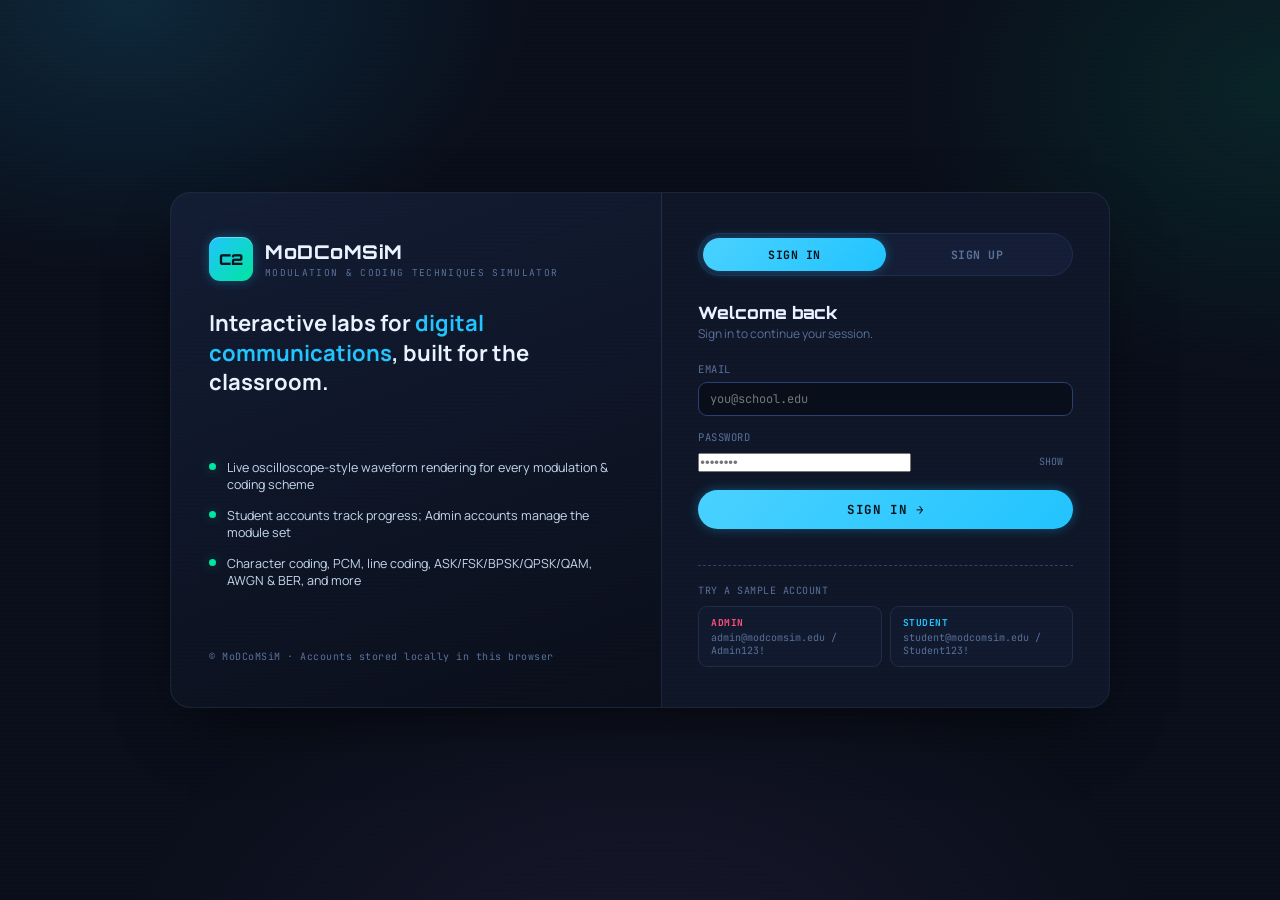
==== index.html @ d5823297 "Add files via upload" ====
<!DOCTYPE html>
<html lang="en">
<head>
<meta charset="UTF-8"/>
<meta name="viewport" content="width=device-width, initial-scale=1.0"/>
<title>MoDCoMSiM – Modulation and Coding Techniques Simulator</title>
<style>
@import url('https://fonts.googleapis.com/css2?family=JetBrains+Mono:wght@400;500;600;700&family=Manrope:wght@400;500;600;700;800&family=Orbitron:wght@700;800;900&display=swap');

/* ══════════════════════════════════════════════════════════════
   DESIGN SYSTEM — "INSTRUMENT DECK"
   A fusion of three references:
   · Comms-engineering terminal (existing neon/scanline identity)
   · Automotive HMI glass (Tesla-style rounded panels, soft ambient glow, big confident numerics)
   · Lab-instrument chrome (Keysight PathWave-style channel badges, toolbars, measurement grids)
   ══════════════════════════════════════════════════════════════ */

:root {
  --bg:        #0a0e1a;
  --panel:     #0f1628;
  --card:      #141d35;
  --border:    #1e2d52;
  --border2:   #2a3f72;
  --neon-g:    #00e5a0;
  --neon-b:    #22c3ff;
  --neon-y:    #ffc440;
  --neon-p:    #c97bff;
  --neon-r:    #ff4f7b;
  --neon-o:    #ff8c42;
  --text:      #c8d8f0;
  --text-dim:  #5a7099;
  --text-hi:   #eaf3ff;
  --grid:      rgba(34,195,255,0.07);
  --scan:      rgba(0,229,160,0.022);
  --glow-g:    0 0 12px #00e5a055;
  --glow-b:    0 0 12px #22c3ff55;
  --glow-y:    0 0 12px #ffc44055;
  --glow-p:    0 0 12px #c97bff55;
  --glow-r:    0 0 12px #ff4f7b55;

  /* ── new tokens: glass, radius, elevation, fonts ── */
  --glass:       rgba(20,28,50,0.62);
  --glass-hi:    rgba(32,42,70,0.55);
  --glass-brd:   rgba(120,160,220,0.14);
  --glass-brd-hi:rgba(150,190,255,0.24);
  --bezel:       #060910;
  --r-lg:        20px;
  --r-md:        14px;
  --r-sm:        9px;
  --r-pill:      999px;
  --shadow-1:    0 1px 0 rgba(255,255,255,0.03) inset, 0 10px 30px -12px rgba(0,0,0,0.55);
  --shadow-2:    0 1px 0 rgba(255,255,255,0.04) inset, 0 20px 48px -16px rgba(0,0,0,0.65);
  --shadow-lift: 0 24px 60px -20px rgba(0,0,0,0.7), 0 0 0 1px var(--glass-brd-hi) inset;
  --f-display:   'Orbitron', sans-serif;
  --f-body:      'Manrope', sans-serif;
  --f-mono:      'JetBrains Mono', monospace;
  --blur:        18px;
  --ui-scale:    1;

  /* fixed brand accents for gradient CTAs (primary button, logo mark, avatar,
     active auth tab) — these pair a bright fill with dark hardcoded text, so
     they stay constant across themes rather than following --neon-b/--neon-g
     (which are re-tuned much darker in light mode for text-contrast reasons) */
  --cta-b: #22c3ff;
  --cta-g: #00e5a0;
}

/* ══ LIGHT MODE OVERRIDES — "Instrument Deck, Daylight" ══
   Neutral steel/graphite base (instead of the previous lavender tint) plus
   re-tuned accent hues: the dark-mode neon accents are gorgeous on a near-
   black panel but fail contrast on white, so each accent gets a deepened,
   more saturated counterpart here — same hue family, WCAG AA-safe (≥4.5:1)
   as text on --bg/--panel/--card. Everything else (layout, dark mode,
   markup) is untouched. */
html[data-theme="light"]{
  --bg:        #f2f4f8;
  --panel:     #ffffff;
  --card:      #f8f9fc;
  --border:    #dde1ea;
  --border2:   #c3cadb;
  --text:      #1e2433;
  --text-dim:  #5c6680;
  --text-hi:   #0b0f18;
  --neon-g:    #047a5c;
  --neon-b:    #0a6ebd;
  --neon-y:    #8f6208;
  --neon-p:    #8b3fd1;
  --neon-r:    #c81657;
  --neon-o:    #a8460b;
  --grid:      rgba(10,110,189,0.07);
  --scan:      rgba(0,0,0,0);
  --glow-g:    0 0 10px #047a5c33;
  --glow-b:    0 0 10px #0a6ebd33;
  --glow-y:    0 0 10px #8f620833;
  --glow-p:    0 0 10px #8b3fd133;
  --glow-r:    0 0 10px #c8165733;
  --glass:       rgba(255,255,255,0.72);
  --glass-hi:    rgba(255,255,255,0.9);
  --glass-brd:   rgba(60,90,140,0.14);
  --glass-brd-hi:rgba(60,90,140,0.26);
  --bezel:       #e3e7f0;
  --shadow-1:    0 1px 0 rgba(255,255,255,0.7) inset, 0 10px 24px -14px rgba(30,40,70,0.18);
  --shadow-2:    0 1px 0 rgba(255,255,255,0.8) inset, 0 18px 38px -18px rgba(30,40,70,0.20);
  --shadow-lift: 0 20px 48px -22px rgba(30,40,70,0.28), 0 0 0 1px var(--glass-brd-hi) inset;
}

*{box-sizing:border-box;margin:0;padding:0;}
html{scroll-behavior:smooth;font-size:calc(16px * var(--ui-scale));}
body{
  background:var(--bg);color:var(--text);font-family:var(--f-body);
  min-height:100vh;overflow-x:hidden;position:relative;
  -webkit-font-smoothing:antialiased;
  transition:background .25s ease,color .25s ease;
}
html[data-theme="light"] body::after{opacity:.35;}
/* these two badges hardcode a near-black text color meant for the bright
   dark-mode green fill; the light-mode green is deliberately deep enough to
   read as text elsewhere, so its solid-fill badges need light text instead */
html[data-theme="light"] .hdr-btn.on{color:#f2fdf9;}
html[data-theme="light"] .badge-new{color:#f2fdf9;}

/* ══ HEADER UTILITY CONTROLS (theme / text-size / mode) ══ */
.hdr-controls{display:flex;align-items:center;gap:6px;margin-left:14px;}
.hdr-btn{
  display:flex;align-items:center;justify-content:center;gap:5px;
  height:30px;padding:0 10px;border-radius:var(--r-pill);
  background:var(--glass);border:1px solid var(--glass-brd);color:var(--text);
  font-family:var(--f-mono);font-size:11px;cursor:pointer;user-select:none;
  transition:all .15s ease;white-space:nowrap;
}
.hdr-btn:hover{border-color:var(--glass-brd-hi);color:var(--text-hi);}
.hdr-btn svg{width:14px;height:14px;flex:0 0 auto;}
.hdr-btn.on{background:var(--neon-g);color:#04140e;border-color:var(--neon-g);font-weight:700;}
.textsize-grp{display:flex;align-items:center;border:1px solid var(--glass-brd);border-radius:var(--r-pill);overflow:hidden;height:30px;}
.textsize-grp button{
  background:var(--glass);color:var(--text);border:none;height:100%;width:28px;
  font-family:var(--f-mono);font-weight:700;cursor:pointer;font-size:12px;
}
.textsize-grp button:hover{background:var(--glass-hi);color:var(--text-hi);}
.textsize-grp button:first-child{border-right:1px solid var(--glass-brd);}
.mode-pill{
  display:flex;align-items:center;gap:6px;height:30px;padding:0 12px;border-radius:var(--r-pill);
  font-family:var(--f-mono);font-size:11px;font-weight:700;letter-spacing:.04em;cursor:pointer;
  border:1px solid var(--glass-brd);background:var(--glass);color:var(--text);
}
.mode-pill.admin{background:rgba(255,79,123,0.16);border-color:rgba(255,79,123,0.5);color:var(--neon-r);}
.mode-pill.student{background:rgba(34,195,255,0.14);border-color:rgba(34,195,255,0.45);color:var(--neon-b);}
.mode-pill svg{width:13px;height:13px;}

/* icon-in-circle helper for page-icon / module-icon (SVG version) */
.page-icon svg,.module-icon svg{width:22px;height:22px;stroke:currentColor;}
.module-icon{color:var(--neon-b);}

/* elements only visible/enabled in Admin mode */
html[data-mode="student"] .admin-only{display:none !important;}
.admin-locked{opacity:.45;filter:grayscale(.4);pointer-events:none;position:relative;}
.admin-locked::after{
  content:'🔒 Admin only';position:absolute;inset:0;display:flex;align-items:center;justify-content:center;
  font-family:var(--f-mono);font-size:10px;color:var(--text-dim);background:rgba(0,0,0,0.15);border-radius:inherit;
}

/* amplitude cursor readout badge on oscilloscope canvases */
.osc-wrap{position:relative;}
.osc-readout{
  position:absolute;top:6px;right:8px;padding:3px 9px;border-radius:var(--r-pill);
  background:var(--glass);border:1px solid var(--glass-brd-hi);font-family:var(--f-mono);
  font-size:10px;color:var(--neon-g);pointer-events:none;opacity:0;transition:opacity .1s;z-index:5;
}
.osc-readout.show{opacity:1;}

/* ── AMBIENT DEPTH — soft instrument-glass glow blobs, Tesla-dash style ── */
body::after{
  content:'';position:fixed;inset:0;pointer-events:none;z-index:0;
  background:
    radial-gradient(680px 460px at 8% -6%, rgba(34,195,255,0.10), transparent 60%),
    radial-gradient(620px 480px at 96% 8%, rgba(0,229,160,0.07), transparent 62%),
    radial-gradient(900px 620px at 50% 110%, rgba(201,123,255,0.05), transparent 60%);
}

/* SCANLINE OVERLAY — kept faint, texture rather than statement */
body::before{
  content:'';position:fixed;inset:0;pointer-events:none;z-index:9999;
  background:repeating-linear-gradient(0deg,transparent,transparent 2px,var(--scan) 2px,var(--scan) 4px);
  mix-blend-mode:overlay;
}

::selection{background:rgba(34,195,255,0.28);color:var(--text-hi);}
:focus-visible{outline:2px solid var(--neon-b);outline-offset:2px;border-radius:4px;}

/* ── HEADER — toolbar chrome (Keysight) + glass bar (Tesla) ── */
header{
  background:linear-gradient(180deg, rgba(14,19,34,0.92) 0%, rgba(10,14,26,0.88) 100%);
  backdrop-filter:blur(var(--blur)); -webkit-backdrop-filter:blur(var(--blur));
  border-bottom:1px solid var(--glass-brd);
  padding:0 22px;
  display:flex;align-items:center;justify-content:space-between;
  height:64px;position:sticky;top:0;z-index:100;
  box-shadow:0 4px 32px rgba(0,0,0,0.35);
}
.logo{display:flex;align-items:center;gap:12px;}
.logo-icon{
  width:38px;height:38px;border-radius:11px;
  background:linear-gradient(135deg,var(--cta-b),var(--cta-g));
  display:flex;align-items:center;justify-content:center;
  font-family:var(--f-display);font-size:13px;font-weight:900;color:#04131a;
  box-shadow:var(--glow-b), 0 1px 0 rgba(255,255,255,0.35) inset;
}
.logo-text{font-family:var(--f-display);font-size:17px;font-weight:800;color:var(--text-hi);letter-spacing:2.5px;}
.logo-sub{font-size:9.5px;color:var(--neon-b);letter-spacing:1.6px;font-family:var(--f-mono);opacity:.85;}

/* header-status re-cast as a Keysight-style "Run Control" pill */
.header-status{
  display:flex;align-items:center;gap:9px;font-family:var(--f-mono);font-size:11px;
  color:var(--neon-g);letter-spacing:.5px;
  background:rgba(0,229,160,0.08);
  border:1px solid rgba(0,229,160,0.28);
  padding:6px 14px 6px 11px;border-radius:var(--r-pill);
}
.status-dot{width:7px;height:7px;border-radius:50%;background:var(--neon-g);animation:pulse 2s infinite;box-shadow:var(--glow-g);flex-shrink:0;}
@keyframes pulse{0%,100%{opacity:1;}50%{opacity:0.35;}}

/* ── LAYOUT ── */
.app{display:flex;height:calc(100vh - 64px);position:relative;z-index:1;}
nav{
  width:228px;min-width:228px;
  background:linear-gradient(180deg, rgba(15,22,40,0.86), rgba(10,14,26,0.9));
  backdrop-filter:blur(var(--blur)); -webkit-backdrop-filter:blur(var(--blur));
  border-right:1px solid var(--glass-brd);
  overflow-y:auto;padding:18px 0;flex-shrink:0;
}
main{flex:1;overflow-y:auto;padding:26px 28px 60px;}

/* ── NAV — Tesla-style pill highlight + instrument bracket labels ── */
.nav-section{margin-bottom:6px;padding:0 10px;}
.nav-label{
  font-size:9px;letter-spacing:2.5px;color:var(--text-dim);
  padding:10px 6px 6px;text-transform:uppercase;font-family:var(--f-mono);
}
.nav-item{
  display:flex;align-items:center;gap:10px;padding:9px 12px;cursor:pointer;
  font-size:12.5px;color:var(--text-dim);transition:all .18s ease;
  border-radius:var(--r-sm);font-family:var(--f-body);font-weight:500;
  border-left:2px solid transparent;
}
.nav-item:hover{color:var(--text-hi);background:rgba(34,195,255,0.06);}
.nav-item.active{
  color:var(--neon-b);background:rgba(34,195,255,0.12);font-weight:700;
  box-shadow:0 0 0 1px rgba(34,195,255,0.22) inset, 0 0 18px rgba(34,195,255,0.10);
}
.nav-item.active .nav-dot{background:var(--neon-b);box-shadow:var(--glow-b);}
.nav-dot{width:6px;height:6px;border-radius:50%;background:var(--text-dim);flex-shrink:0;transition:all .2s;}
.nav-sub{padding-left:30px;font-size:11.5px;}
.nav-group-label{
  display:flex;align-items:center;gap:8px;padding:10px 12px 6px;
  font-size:10.5px;color:var(--text);font-weight:700;cursor:pointer;
  letter-spacing:1px;text-transform:uppercase;font-family:var(--f-mono);opacity:.7;
}
.nav-group-label .nav-dot{background:var(--text-dim);}
.badge-new{
  font-size:8px;background:var(--neon-g);color:#04241a;
  padding:2px 6px;border-radius:var(--r-pill);font-weight:800;margin-left:auto;letter-spacing:.5px;
}

/* ── PAGE SECTIONS ── */
.page{display:none;}
.page.active{display:block;animation:fadeIn .35s ease;}
@keyframes fadeIn{from{opacity:0;transform:translateY(4px);}to{opacity:1;transform:translateY(0);}}

/* ── CARDS & PANELS — glass module, instrument channel accent ── */
.card{
  background:linear-gradient(180deg, var(--glass-hi), var(--glass));
  backdrop-filter:blur(14px); -webkit-backdrop-filter:blur(14px);
  border:1px solid var(--glass-brd);
  border-radius:var(--r-lg);
  padding:22px 22px 20px;margin-bottom:20px;
  box-shadow:var(--shadow-1);
  position:relative;
}
.card-title{
  font-family:var(--f-mono);font-size:11.5px;font-weight:700;
  color:var(--text-hi);letter-spacing:2px;margin-bottom:16px;
  display:flex;align-items:center;gap:9px;text-transform:uppercase;
  padding-bottom:12px;border-bottom:1px solid var(--glass-brd);
}
.card-title::before{
  content:'';width:9px;height:9px;border-radius:3px;flex-shrink:0;
  background:var(--neon-b);box-shadow:var(--glow-b);
}

/* ── OSCILLOSCOPE CANVAS — instrument bezel ── */
.osc-wrap{
  background:var(--bezel);border:1px solid var(--border2);border-radius:var(--r-md);
  padding:6px;position:relative;overflow:hidden;
  box-shadow:0 0 0 1px rgba(0,0,0,0.4), inset 0 0 30px rgba(0,0,0,0.5), var(--shadow-1);
}
.osc-wrap::before{
  content:'';position:absolute;inset:0;
  background:repeating-linear-gradient(0deg,transparent,transparent 19px,var(--grid) 19px,var(--grid) 20px),
             repeating-linear-gradient(90deg,transparent,transparent 19px,var(--grid) 19px,var(--grid) 20px);
  pointer-events:none;z-index:1;
}
canvas{display:block;width:100%;border-radius:8px;position:relative;z-index:2;}

/* ── OSC CONTROLS BAR — Keysight toolbar strip ── */
.osc-bar{
  display:flex;align-items:center;gap:10px;padding:9px 14px;
  background:rgba(8,13,28,0.7);border:1px solid var(--glass-brd);border-radius:var(--r-md);
  margin-bottom:10px;flex-wrap:wrap;
}
.osc-bar label{font-family:var(--f-mono);font-size:10px;color:var(--text-dim);letter-spacing:.4px;}
.osc-bar span{font-family:var(--f-mono);font-size:11px;color:var(--neon-g);font-weight:600;}

/* ── CONTROLS ── */
.ctrl-grid{display:grid;grid-template-columns:repeat(auto-fill,minmax(180px,1fr));gap:14px;margin-bottom:18px;}
.ctrl-group{display:flex;flex-direction:column;gap:6px;}
.ctrl-label{font-size:10.5px;color:var(--text-dim);font-family:var(--f-mono);letter-spacing:.6px;text-transform:uppercase;}
input[type=text],input[type=number],select,textarea{
  background:rgba(6,10,20,0.7);border:1px solid var(--border2);border-radius:var(--r-sm);
  color:var(--text-hi);font-family:var(--f-mono);font-size:12px;
  padding:8px 11px;outline:none;transition:border-color .2s, box-shadow .2s;width:100%;
}
input:focus,select:focus,textarea:focus{border-color:var(--neon-b);box-shadow:0 0 0 3px rgba(34,195,255,0.14);}
select option{background:#0f1628;}
input[type=range]{
  -webkit-appearance:none;width:100%;height:4px;
  background:var(--border2);border-radius:2px;outline:none;cursor:pointer;
}
input[type=range]::-webkit-slider-thumb{
  -webkit-appearance:none;width:15px;height:15px;border-radius:50%;
  background:var(--neon-b);box-shadow:var(--glow-b), 0 1px 0 rgba(255,255,255,.4) inset;cursor:pointer;
  border:2px solid #04131a;
}

/* ── BUTTONS — Tesla pill primary + Keysight flat secondary ── */
.btn{
  display:inline-flex;align-items:center;gap:7px;
  padding:9px 20px;border-radius:var(--r-pill);border:none;cursor:pointer;
  font-family:var(--f-mono);font-size:12px;font-weight:700;
  letter-spacing:.6px;transition:all .18s ease;
}
.btn-primary{background:linear-gradient(135deg,#4ad1ff,var(--cta-b));color:#04131a;box-shadow:var(--glow-b);}
.btn-primary:hover{filter:brightness(1.08);box-shadow:0 0 22px #22c3ff88;transform:translateY(-1px);}
.btn-green{background:linear-gradient(135deg,#3cf0bb,var(--cta-g));color:#03231a;box-shadow:var(--glow-g);}
.btn-green:hover{filter:brightness(1.08);transform:translateY(-1px);}
.btn-yellow{background:linear-gradient(135deg,#ffd670,var(--neon-y));color:#2a1a00;box-shadow:var(--glow-y);}
.btn-yellow:hover{filter:brightness(1.06);transform:translateY(-1px);}
.btn-red{background:linear-gradient(135deg,#ff7d99,var(--neon-r));color:#2a0410;box-shadow:var(--glow-r);}
.btn-red:hover{filter:brightness(1.06);transform:translateY(-1px);}
.btn-purple{background:linear-gradient(135deg,#dcb0ff,var(--neon-p));color:#1c0a2a;box-shadow:var(--glow-p);}
.btn-purple:hover{filter:brightness(1.06);transform:translateY(-1px);}
.btn-ghost{background:rgba(255,255,255,0.02);color:var(--text);border:1px solid var(--border2);border-radius:var(--r-sm);}
.btn-ghost:hover{border-color:var(--neon-b);color:var(--neon-b);background:rgba(34,195,255,0.06);}
.btn-sm{padding:6px 14px;font-size:10.5px;}
.btn-row{display:flex;gap:9px;flex-wrap:wrap;margin-top:14px;}

/* ── TAGS / CHIPS — instrument pill badges ── */
.chip{
  display:inline-block;padding:3px 10px;border-radius:var(--r-pill);font-size:10px;
  font-family:var(--f-mono);font-weight:700;letter-spacing:.3px;
}
.chip-g{background:rgba(0,229,160,0.14);color:var(--neon-g);border:1px solid rgba(0,229,160,0.32);}
.chip-b{background:rgba(34,195,255,0.14);color:var(--neon-b);border:1px solid rgba(34,195,255,0.32);}
.chip-y{background:rgba(255,196,64,0.14);color:var(--neon-y);border:1px solid rgba(255,196,64,0.32);}
.chip-p{background:rgba(201,123,255,0.14);color:var(--neon-p);border:1px solid rgba(201,123,255,0.32);}
.chip-r{background:rgba(255,79,123,0.14);color:var(--neon-r);border:1px solid rgba(255,79,123,0.32);}

/* ── METRICS ROW — Keysight measurement-panel rows ── */
.metrics{display:flex;gap:12px;flex-wrap:wrap;margin-bottom:18px;}
.metric{
  background:rgba(6,10,20,0.55);border:1px solid var(--glass-brd);border-radius:var(--r-md);
  padding:11px 16px 11px 14px;flex:1;min-width:112px;position:relative;overflow:hidden;
  border-left:2.5px solid var(--neon-b);
}
.metric-label{font-size:9px;color:var(--text-dim);letter-spacing:1.2px;text-transform:uppercase;font-family:var(--f-mono);}
.metric-val{font-family:var(--f-mono);font-size:19px;font-weight:700;margin-top:3px;}
.metric-val.g{color:var(--neon-g);}
.metric-val.b{color:var(--neon-b);}
.metric-val.y{color:var(--neon-y);}
.metric-val.p{color:var(--neon-p);}
.metric-val.r{color:var(--neon-r);}
.metric:has(.metric-val.g){border-left-color:var(--neon-g);}
.metric:has(.metric-val.y){border-left-color:var(--neon-y);}
.metric:has(.metric-val.p){border-left-color:var(--neon-p);}
.metric:has(.metric-val.r){border-left-color:var(--neon-r);}

/* ── STEP MODE — Run-Control style segmented strip ── */
.steps-row{display:flex;gap:4px;margin-bottom:18px;}
.step-btn{
  flex:1;padding:9px 4px;text-align:center;font-size:10px;cursor:pointer;
  font-family:var(--f-mono);background:rgba(6,10,20,0.55);color:var(--text-dim);
  border:1px solid var(--glass-brd);border-radius:var(--r-sm);transition:all .18s;font-weight:600;
}
.step-btn.active{background:rgba(34,195,255,0.14);color:var(--neon-b);border-color:rgba(34,195,255,0.4);box-shadow:0 0 14px rgba(34,195,255,0.14);}
.step-btn.done{background:rgba(0,229,160,0.1);color:var(--neon-g);border-color:rgba(0,229,160,0.3);}

/* ── BITSTREAM DISPLAY ── */
.bitstream{
  display:flex;flex-wrap:wrap;gap:5px;padding:12px;
  background:var(--bezel);border:1px solid var(--border2);border-radius:var(--r-md);
  min-height:36px;font-family:var(--f-mono);
}
.bit{
  width:23px;height:23px;display:flex;align-items:center;justify-content:center;
  border-radius:6px;font-size:12px;font-weight:700;cursor:default;
}
.bit-1{background:rgba(0,229,160,0.18);color:var(--neon-g);border:1px solid rgba(0,229,160,0.42);}
.bit-0{background:rgba(34,195,255,0.07);color:var(--text-dim);border:1px solid var(--border);}

/* ── COMPARISON MODE ── */
.compare-grid{display:grid;grid-template-columns:1fr 1fr;gap:16px;}
@media(max-width:900px){.compare-grid{grid-template-columns:1fr;}}
.compare-label{
  font-family:var(--f-mono);font-size:10px;
  color:var(--neon-y);margin-bottom:8px;letter-spacing:1.4px;text-transform:uppercase;font-weight:700;
}

/* ── QUIZ ── */
.quiz-q{
  background:rgba(6,10,20,0.5);border-left:3px solid var(--neon-b);
  padding:16px 18px;border-radius:0 var(--r-md) var(--r-md) 0;margin-bottom:14px;
  border-top:1px solid var(--glass-brd);border-right:1px solid var(--glass-brd);border-bottom:1px solid var(--glass-brd);
}
.quiz-q p{font-size:13px;color:var(--text-hi);margin-bottom:12px;line-height:1.55;font-family:var(--f-body);}
.quiz-opts{display:flex;flex-direction:column;gap:7px;}
.quiz-opt{
  padding:9px 14px;border-radius:var(--r-sm);border:1px solid var(--border2);
  cursor:pointer;font-size:12px;color:var(--text);transition:all .18s;
  font-family:var(--f-mono);background:rgba(255,255,255,0.015);
}
.quiz-opt:hover{border-color:var(--neon-b);color:var(--neon-b);background:rgba(34,195,255,0.06);}
.quiz-opt.correct{border-color:var(--neon-g);background:rgba(0,229,160,0.12);color:var(--neon-g);}
.quiz-opt.wrong{border-color:var(--neon-r);background:rgba(255,79,123,0.12);color:var(--neon-r);}
.quiz-feedback{font-size:11px;margin-top:9px;font-family:var(--f-mono);padding:7px 12px;border-radius:var(--r-sm);}
.quiz-score{font-family:var(--f-display);font-size:24px;font-weight:800;color:var(--neon-g);}

/* ── HOME PAGE — hero + tile grid, Tesla-tile styling ── */
.home-hero{
  text-align:center;padding:56px 24px 36px;position:relative;
}
.home-title{
  font-family:var(--f-display);font-size:clamp(30px,5vw,54px);font-weight:900;
  background:linear-gradient(135deg,var(--neon-b),var(--neon-g));
  -webkit-background-clip:text;-webkit-text-fill-color:transparent;
  line-height:1.1;margin-bottom:10px;letter-spacing:1px;
}
.home-sub{font-size:13px;color:var(--text-dim);letter-spacing:2px;font-family:var(--f-mono);text-transform:uppercase;}
.module-grid{display:grid;grid-template-columns:repeat(auto-fill,minmax(262px,1fr));gap:16px;margin-top:36px;}
.module-card{
  background:linear-gradient(180deg, var(--glass-hi), var(--glass));
  backdrop-filter:blur(14px); -webkit-backdrop-filter:blur(14px);
  border:1px solid var(--glass-brd);border-radius:var(--r-lg);
  padding:22px;cursor:pointer;transition:all .28s cubic-bezier(.2,.8,.2,1);position:relative;overflow:hidden;
  box-shadow:var(--shadow-1);
}
.module-card::before{
  content:'';position:absolute;inset:0;opacity:0;transition:opacity .28s;
  background:radial-gradient(220px 140px at 20% 0%, rgba(34,195,255,0.14), transparent 70%);
}
.module-card:hover{border-color:var(--glass-brd-hi);transform:translateY(-4px);box-shadow:var(--shadow-lift);}
.module-card:hover::before{opacity:1;}
.module-icon{
  font-size:26px;margin-bottom:12px;width:46px;height:46px;border-radius:var(--r-md);
  display:flex;align-items:center;justify-content:center;
  background:rgba(34,195,255,0.1);border:1px solid rgba(34,195,255,0.2);
}
.module-name{font-family:var(--f-display);font-size:13px;font-weight:700;color:var(--text-hi);margin-bottom:7px;letter-spacing:.5px;}
.module-desc{font-size:11.5px;color:var(--text-dim);line-height:1.6;font-family:var(--f-body);}
.module-chips{display:flex;gap:5px;flex-wrap:wrap;margin-top:12px;}

/* ── TABS ── */
.tabs{display:flex;gap:2px;border-bottom:1px solid var(--glass-brd);margin-bottom:22px;}
.tab{
  padding:10px 20px;font-size:11.5px;cursor:pointer;color:var(--text-dim);
  font-family:var(--f-mono);border-bottom:2px solid transparent;font-weight:600;
  transition:all .18s;letter-spacing:.4px;text-transform:uppercase;
}
.tab.active{color:var(--neon-b);border-bottom-color:var(--neon-b);}
.tab:hover{color:var(--text);}
.tab-content{display:none;}
.tab-content.active{display:block;}

/* ── PAGE HEADER — instrument-badge + title ── */
.page-header{display:flex;align-items:center;gap:16px;margin-bottom:26px;}
.page-icon{
  width:48px;height:48px;border-radius:var(--r-md);display:flex;align-items:center;justify-content:center;font-size:21px;
  border:1px solid var(--glass-brd);box-shadow:var(--shadow-1);
}
.page-title{font-family:var(--f-display);font-size:20px;font-weight:800;color:var(--text-hi);letter-spacing:.5px;}
.page-desc{font-size:12px;color:var(--text-dim);margin-top:3px;font-family:var(--f-mono);}

/* ── CONSTELLATION ── */
#constCanvas{background:var(--bezel);border-radius:var(--r-md);border:1px solid var(--border2);}

/* ── BER CURVE ── */
.ber-info{font-family:var(--f-mono);font-size:11px;color:var(--text-dim);margin-top:9px;}

/* ── UTIL ── */
.row{display:flex;gap:12px;flex-wrap:wrap;align-items:flex-end;}
.col{flex:1;min-width:160px;}
.mt8{margin-top:8px;}
.mb8{margin-bottom:8px;}
.text-mono{font-family:var(--f-mono);font-size:12px;}
.text-hi{color:var(--text-hi);}
.divider{border:none;border-top:1px solid var(--glass-brd);margin:18px 0;}
.info-box{
  background:rgba(34,195,255,0.06);border:1px solid rgba(34,195,255,0.22);
  border-radius:var(--r-md);padding:13px 16px;font-size:12px;color:var(--text);
  line-height:1.65;font-family:var(--f-mono);margin-bottom:14px;
}
.warn-box{
  background:rgba(255,196,64,0.06);border:1px solid rgba(255,196,64,0.22);
  border-radius:var(--r-md);padding:13px 16px;font-size:12px;color:var(--neon-y);
  line-height:1.65;font-family:var(--f-mono);margin-bottom:14px;
}
.output-box{
  background:var(--bezel);border:1px solid var(--border2);border-radius:var(--r-sm);
  padding:11px 13px;font-family:var(--f-mono);font-size:12px;
  color:var(--neon-g);min-height:36px;word-break:break-all;line-height:1.75;
}
.scrollable{max-height:200px;overflow-y:auto;}
.two-col{display:grid;grid-template-columns:1fr 1fr;gap:16px;}
@media(max-width:700px){.two-col{grid-template-columns:1fr;}.ctrl-grid{grid-template-columns:1fr 1fr;}}

/* ── HAMMING TABLE ── */
table.hamming{width:100%;border-collapse:collapse;font-family:var(--f-mono);font-size:11px;border-radius:var(--r-sm);overflow:hidden;}
table.hamming th{background:rgba(34,195,255,0.08);color:var(--neon-b);padding:7px 9px;border:1px solid var(--glass-brd);font-weight:700;letter-spacing:.4px;}
table.hamming td{padding:6px 9px;border:1px solid var(--glass-brd);color:var(--text);}
table.hamming tr:nth-child(even) td{background:rgba(255,255,255,0.015);}
table.hamming .parity-bit{color:var(--neon-y);font-weight:700;}

/* ── MODULATION LEGEND ── */
.legend{display:flex;gap:14px;flex-wrap:wrap;margin-top:10px;}
.legend-item{display:flex;align-items:center;gap:6px;font-size:11px;font-family:var(--f-mono);color:var(--text-dim);}
.legend-dot{width:9px;height:9px;border-radius:2px;box-shadow:0 0 6px currentColor;}

/* ── EXPORT ── */
.export-btn-wrap{display:flex;gap:9px;margin-top:12px;flex-wrap:wrap;}

/* ── MOBILE NAV TOGGLE ── */
.nav-toggle{
  display:none;flex-direction:column;justify-content:center;gap:4px;
  width:32px;height:32px;background:transparent;border:none;cursor:pointer;padding:0;
}
.nav-toggle span{display:block;width:100%;height:2px;border-radius:2px;background:var(--text-hi);transition:all .2s;}
.nav-scrim{
  display:none;position:fixed;inset:64px 0 0 0;background:rgba(4,6,12,0.55);
  backdrop-filter:blur(2px);z-index:89;opacity:0;pointer-events:none;transition:opacity .2s;
}
.nav-scrim.show{opacity:1;pointer-events:auto;}

/* ── RESPONSIVE ── */
@media(max-width:860px){
  .nav-toggle{display:flex;}
  #mainNav{position:fixed;left:0;top:64px;bottom:0;z-index:90;transform:translateX(-100%);transition:transform .25s ease;box-shadow:20px 0 40px rgba(0,0,0,0.4);}
  #mainNav.open{transform:translateX(0);}
  main{padding:18px 16px 48px;}
  .logo-sub{display:none;}
  .header-status{font-size:10px;padding:5px 10px;}
}

/* ── SCROLLBAR ── */
::-webkit-scrollbar{width:8px;height:8px;}
::-webkit-scrollbar-track{background:transparent;}
::-webkit-scrollbar-thumb{background:var(--border2);border-radius:var(--r-pill);}
::-webkit-scrollbar-thumb:hover{background:var(--neon-b);}

/* ══════════════════════════════════════════════════════════════
   AUTH SCREEN — sign in / sign up, matching Instrument Deck system
   ══════════════════════════════════════════════════════════════ */
#authScreen{
  position:fixed;inset:0;z-index:2000;display:flex;align-items:center;justify-content:center;
  background:var(--bg);overflow:auto;padding:32px 16px;
}
#authScreen::before{
  content:'';position:fixed;inset:0;pointer-events:none;z-index:0;
  background:
    radial-gradient(680px 460px at 10% 0%, rgba(34,195,255,0.14), transparent 60%),
    radial-gradient(620px 480px at 100% 10%, rgba(0,229,160,0.10), transparent 62%),
    radial-gradient(900px 620px at 50% 110%, rgba(201,123,255,0.08), transparent 60%);
}
.auth-wrap{position:relative;z-index:1;width:100%;max-width:940px;display:grid;grid-template-columns:1.1fr 1fr;
  border-radius:var(--r-lg);overflow:hidden;box-shadow:var(--shadow-lift);border:1px solid var(--glass-brd);}
@media (max-width:800px){.auth-wrap{grid-template-columns:1fr;}}
.auth-brand{
  background:linear-gradient(160deg, rgba(20,29,53,0.95), rgba(10,14,26,0.98));
  padding:44px 38px;display:flex;flex-direction:column;justify-content:space-between;gap:30px;
  border-right:1px solid var(--glass-brd);position:relative;overflow:hidden;
}
@media (max-width:800px){.auth-brand{display:none;}}
.auth-brand::after{
  content:'';position:absolute;inset:0;
  background:repeating-linear-gradient(0deg,transparent,transparent 2px,var(--scan) 2px,var(--scan) 4px);
  mix-blend-mode:overlay;pointer-events:none;
}
.auth-logo{display:flex;align-items:center;gap:12px;}
.auth-logo .logo-icon{width:44px;height:44px;font-size:15px;}
.auth-logo-text{font-family:var(--f-display);font-weight:800;font-size:19px;color:var(--text-hi);letter-spacing:.03em;}
.auth-logo-sub{font-family:var(--f-mono);font-size:9.5px;color:var(--text-dim);letter-spacing:.14em;margin-top:2px;}
.auth-tagline{font-family:var(--f-body);font-size:22px;font-weight:700;color:var(--text-hi);line-height:1.35;}
.auth-tagline span{color:var(--neon-b);}
.auth-features{display:flex;flex-direction:column;gap:14px;}
.auth-feature{display:flex;align-items:flex-start;gap:11px;font-family:var(--f-body);font-size:12.5px;color:var(--text);}
.auth-feature .dot{width:7px;height:7px;border-radius:50%;background:var(--neon-g);box-shadow:var(--glow-g);margin-top:4px;flex-shrink:0;}
.auth-scope{font-family:var(--f-mono);font-size:10px;color:var(--text-dim);letter-spacing:.05em;}
.auth-panel{background:var(--panel);padding:40px 36px;display:flex;flex-direction:column;}
.auth-tabs{display:flex;background:var(--card);border:1px solid var(--border);border-radius:var(--r-pill);padding:4px;margin-bottom:26px;}
.auth-tab{flex:1;text-align:center;padding:9px 0;border-radius:var(--r-pill);font-family:var(--f-mono);
  font-size:11.5px;font-weight:700;letter-spacing:.5px;color:var(--text-dim);cursor:pointer;transition:all .18s ease;}
.auth-tab.active{background:linear-gradient(135deg,#4ad1ff,var(--cta-b));color:#04131a;box-shadow:var(--glow-b);}
.auth-form{display:none;flex-direction:column;gap:14px;}
.auth-form.active{display:flex;}
.auth-h{font-family:var(--f-display);font-size:17px;font-weight:800;color:var(--text-hi);margin-bottom:2px;}
.auth-sub{font-family:var(--f-body);font-size:12px;color:var(--text-dim);margin-bottom:6px;}
.auth-field label{display:block;font-size:10.5px;color:var(--text-dim);font-family:var(--f-mono);letter-spacing:.5px;text-transform:uppercase;margin-bottom:6px;}
.auth-role{display:flex;gap:8px;}
.auth-role button{
  flex:1;padding:9px 0;border-radius:var(--r-sm);border:1px solid var(--border2);background:rgba(255,255,255,0.02);
  color:var(--text);font-family:var(--f-mono);font-size:11px;font-weight:700;letter-spacing:.4px;cursor:pointer;transition:all .15s ease;
}
.auth-role button.sel{border-color:var(--neon-b);color:var(--neon-b);background:rgba(34,195,255,0.1);box-shadow:0 0 0 1px var(--neon-b) inset;}
.auth-msg{font-family:var(--f-mono);font-size:11.5px;padding:9px 12px;border-radius:var(--r-sm);display:none;}
.auth-msg.show{display:block;}
.auth-msg.err{background:rgba(255,79,123,0.1);border:1px solid rgba(255,79,123,0.4);color:var(--neon-r);}
.auth-msg.ok{background:rgba(0,229,160,0.1);border:1px solid rgba(0,229,160,0.4);color:var(--neon-g);}
.auth-submit{width:100%;justify-content:center;margin-top:4px;padding:11px 0;font-size:12.5px;}
.auth-demo{margin-top:22px;padding-top:18px;border-top:1px dashed var(--border2);}
.auth-demo-label{font-family:var(--f-mono);font-size:10px;color:var(--text-dim);letter-spacing:.5px;margin-bottom:9px;text-transform:uppercase;}
.auth-demo-row{display:flex;gap:8px;flex-wrap:wrap;}
.auth-demo-btn{
  flex:1;min-width:150px;display:flex;flex-direction:column;gap:2px;align-items:flex-start;
  padding:9px 12px;border-radius:var(--r-sm);border:1px solid var(--glass-brd);background:var(--glass);cursor:pointer;
  transition:all .15s ease;
}
.auth-demo-btn:hover{border-color:var(--glass-brd-hi);}
.auth-demo-btn .role{font-family:var(--f-mono);font-size:9.5px;font-weight:700;letter-spacing:.5px;}
.auth-demo-btn.admin .role{color:var(--neon-r);}
.auth-demo-btn.student .role{color:var(--neon-b);}
.auth-demo-btn .cred{font-family:var(--f-mono);font-size:10px;color:var(--text-dim);}
.auth-pw-toggle{position:relative;}
.auth-pw-toggle input{padding-right:40px;}
.auth-pw-eye{position:absolute;right:10px;top:50%;transform:translateY(-50%);cursor:pointer;color:var(--text-dim);font-family:var(--f-mono);font-size:10px;}
.auth-pw-eye:hover{color:var(--neon-b);}
#appRoot{display:none;}
.hdr-user{display:flex;align-items:center;gap:9px;padding-left:8px;margin-left:6px;border-left:1px solid var(--glass-brd);}
.hdr-user-avatar{
  width:26px;height:26px;border-radius:50%;display:flex;align-items:center;justify-content:center;
  font-family:var(--f-display);font-size:11px;font-weight:800;color:#04131a;background:linear-gradient(135deg,#4ad1ff,var(--cta-b));
  flex-shrink:0;
}
.hdr-user-name{font-family:var(--f-mono);font-size:11px;color:var(--text-hi);line-height:1.2;}
.hdr-user-role{font-family:var(--f-mono);font-size:9px;color:var(--text-dim);letter-spacing:.4px;}
#logoutBtn{cursor:pointer;}
</style>
</head>
<body>

<!-- ═══════════ AUTH SCREEN (Sign In / Sign Up) ═══════════ -->
<div id="authScreen">
  <div class="auth-wrap">
    <div class="auth-brand">
      <div>
        <div class="auth-logo">
          <div class="logo-icon">C2</div>
          <div>
            <div class="auth-logo-text">MoDCoMSiM</div>
            <div class="auth-logo-sub">MODULATION & CODING TECHNIQUES SIMULATOR</div>
          </div>
        </div>
        <div class="auth-tagline" style="margin-top:28px;">Interactive labs for <span>digital communications</span>, built for the classroom.</div>
      </div>
      <div class="auth-features">
        <div class="auth-feature"><div class="dot"></div>Live oscilloscope-style waveform rendering for every modulation & coding scheme</div>
        <div class="auth-feature"><div class="dot"></div>Student accounts track progress; Admin accounts manage the module set</div>
        <div class="auth-feature"><div class="dot"></div>Character coding, PCM, line coding, ASK/FSK/BPSK/QPSK/QAM, AWGN & BER, and more</div>
      </div>
      <div class="auth-scope">© MoDCoMSiM · Accounts stored locally in this browser</div>
    </div>
    <div class="auth-panel">
      <div class="auth-tabs">
        <div class="auth-tab active" id="tabLoginBtn" onclick="authSwitchTab('login')">SIGN IN</div>
        <div class="auth-tab" id="tabSignupBtn" onclick="authSwitchTab('signup')">SIGN UP</div>
      </div>

      <!-- LOGIN FORM -->
      <form class="auth-form active" id="loginForm" onsubmit="return handleLogin(event)">
        <div>
          <div class="auth-h">Welcome back</div>
          <div class="auth-sub">Sign in to continue your session.</div>
        </div>
        <div class="auth-msg" id="loginMsg"></div>
        <div class="auth-field">
          <label>Email</label>
          <input type="text" id="loginEmail" placeholder="you@school.edu" autocomplete="username"/>
        </div>
        <div class="auth-field">
          <label>Password</label>
          <div class="auth-pw-toggle">
            <input type="password" id="loginPassword" placeholder="••••••••" autocomplete="current-password"/>
            <span class="auth-pw-eye" onclick="togglePw('loginPassword',this)">SHOW</span>
          </div>
        </div>
        <button type="submit" class="btn btn-primary auth-submit">SIGN IN →</button>

        <div class="auth-demo">
          <div class="auth-demo-label">Try a sample account</div>
          <div class="auth-demo-row">
            <div class="auth-demo-btn admin" onclick="fillDemo('admin')">
              <span class="role">ADMIN</span>
              <span class="cred">admin@modcomsim.edu / Admin123!</span>
            </div>
            <div class="auth-demo-btn student" onclick="fillDemo('student')">
              <span class="role">STUDENT</span>
              <span class="cred">student@modcomsim.edu / Student123!</span>
            </div>
          </div>
        </div>
      </form>

      <!-- SIGNUP FORM -->
      <form class="auth-form" id="signupForm" onsubmit="return handleSignup(event)">
        <div>
          <div class="auth-h">Create an account</div>
          <div class="auth-sub">Register to start using the simulator.</div>
        </div>
        <div class="auth-msg" id="signupMsg"></div>
        <div class="auth-field">
          <label>Full name</label>
          <input type="text" id="signupName" placeholder="Juan Dela Cruz" autocomplete="name"/>
        </div>
        <div class="auth-field">
          <label>Email</label>
          <input type="text" id="signupEmail" placeholder="you@school.edu" autocomplete="username"/>
        </div>
        <div class="auth-field">
          <label>Password</label>
          <div class="auth-pw-toggle">
            <input type="password" id="signupPassword" placeholder="At least 6 characters" autocomplete="new-password"/>
            <span class="auth-pw-eye" onclick="togglePw('signupPassword',this)">SHOW</span>
          </div>
        </div>
        <div class="auth-field">
          <label>I am a</label>
          <div class="auth-role">
            <button type="button" class="sel" id="roleStudentBtn" onclick="pickRole('student')">STUDENT</button>
            <button type="button" id="roleAdminBtn" onclick="pickRole('admin')">ADMIN</button>
          </div>
        </div>
        <div class="auth-field" id="adminCodeField" style="display:none;">
          <label>Admin invite code</label>
          <input type="text" id="signupAdminCode" placeholder="Enter admin invite code"/>
        </div>
        <button type="submit" class="btn btn-green auth-submit">CREATE ACCOUNT →</button>
      </form>

    </div>
  </div>
</div>

<div id="appRoot">
<header>
  <div class="logo">
    <button id="navToggle" class="nav-toggle" aria-label="Toggle navigation" aria-expanded="false">
      <span></span><span></span><span></span>
    </button>
    <div class="logo-icon">C2</div>
    <div>
      <div class="logo-text">MoDCoMSiM</div>
      <div class="logo-sub">MODULATION & CODING TECHNIQUES SIMULATOR</div>
    </div>
  </div>
  <div class="hdr-controls">
    <div class="textsize-grp" title="Text size">
      <button onclick="changeTextSize(-1)" aria-label="Decrease text size">A−</button>
      <button onclick="changeTextSize(1)" aria-label="Increase text size">A+</button>
    </div>
    <button class="hdr-btn" id="themeToggleBtn" onclick="toggleTheme()" title="Toggle light/dark mode">
      <svg id="themeIcon" viewBox="0 0 24 24" fill="none" stroke-width="2" stroke-linecap="round" stroke-linejoin="round"></svg>
      <span id="themeLabel">DARK</span>
    </button>
    <div class="mode-pill student" id="modePill" onclick="toggleAdminMode()" title="Admins can preview Student mode; click to switch back">
      <svg viewBox="0 0 24 24" fill="none" stroke-width="2" stroke-linecap="round" stroke-linejoin="round"><path d="M12 3l8 4v5c0 5-3.5 8.5-8 9-4.5-.5-8-4-8-9V7l8-4z"/></svg>
      <span id="modeLabel">STUDENT</span>
    </div>
    <div class="hdr-user" id="hdrUser">
      <div class="hdr-user-avatar" id="hdrUserAvatar">?</div>
      <div>
        <div class="hdr-user-name" id="hdrUserName">—</div>
        <div class="hdr-user-role" id="hdrUserRole">—</div>
      </div>
      <button class="hdr-btn" id="logoutBtn" onclick="handleLogout()" title="Sign out">⏻</button>
    </div>
  </div>
  <div class="header-status">
    <div class="status-dot"></div>
    <span id="hdrStatus">READY</span>
    &nbsp;|&nbsp;
    <span id="hdrTime">--:--:--</span>
  </div>
</header>

<div id="navScrim" class="nav-scrim"></div>

<div class="app">

<!-- ═══════════ NAV ═══════════ -->
<nav id="mainNav">
  <div class="nav-section">
    <div class="nav-label">Main</div>
    <div class="nav-item active" data-page="home">
      <div class="nav-dot"></div>Dashboard
    </div>
  </div>
  <div class="nav-section">
    <div class="nav-label">Simulators</div>
    <div class="nav-item" data-page="charcode">
      <div class="nav-dot"></div>Character Coding
    </div>
    <div class="nav-group-label">
      <div class="nav-dot"></div>PCM
    </div>
    <div class="nav-item nav-sub" data-page="pcm-basic"><div class="nav-dot"></div>Basic PCM</div>
    <div class="nav-item nav-sub" data-page="pcm-delta"><div class="nav-dot"></div>Delta PCM</div>
    <div class="nav-item nav-sub" data-page="pcm-diff"><div class="nav-dot"></div>Differential PCM</div>
    <div class="nav-item" data-page="linecode">
      <div class="nav-dot"></div>Line Coding
    </div>
    <div class="nav-group-label">
      <div class="nav-dot"></div>Digital Modulation
    </div>
    <div class="nav-item nav-sub" data-page="ask"><div class="nav-dot"></div>ASK</div>
    <div class="nav-item nav-sub" data-page="fsk"><div class="nav-dot"></div>FSK</div>
    <div class="nav-item nav-sub" data-page="bpsk"><div class="nav-dot"></div>BPSK</div>
    <div class="nav-item nav-sub" data-page="qpsk"><div class="nav-dot"></div>QPSK <span class="badge-new">NEW</span></div>
    <div class="nav-item nav-sub" data-page="qam"><div class="nav-dot"></div>QAM <span class="badge-new">NEW</span></div>
  </div>
  <div class="nav-section">
    <div class="nav-label">New Modules</div>
    <div class="nav-item" data-page="edc"><div class="nav-dot"></div>Error Detection <span class="badge-new">NEW</span></div>
    <div class="nav-item" data-page="mux"><div class="nav-dot"></div>Multiplexing <span class="badge-new">NEW</span></div>
    <div class="nav-item" data-page="awgn"><div class="nav-dot"></div>AWGN & BER <span class="badge-new">NEW</span></div>
  </div>
  <div class="nav-section">
    <div class="nav-label">Tools</div>
    <div class="nav-item" data-page="compare"><div class="nav-dot"></div>Compare Mode</div>
    <div class="nav-item" data-page="quiz"><div class="nav-dot"></div>Quiz</div>
  </div>
</nav>

<!-- ═══════════ MAIN ═══════════ -->
<main>

<!-- ══ HOME ══ -->
<div class="page active" id="page-home">
  <div class="home-hero">
    <div class="home-title">MoDCoMSiM</div>
    <div class="home-sub">Modulation and Coding Techniques Simulator</div>
    <div style="display:flex;gap:10px;justify-content:center;flex-wrap:wrap;margin-top:16px;">
      <span class="chip chip-g">✓ Step-by-Step Mode</span>
      <span class="chip chip-b">✓ AWGN + BER</span>
      <span class="chip chip-y">✓ QPSK & QAM</span>
      <span class="chip chip-p">✓ Error Correction</span>
      <span class="chip chip-r">✓ Quizzes</span>
    </div>
  </div>
  <div class="module-grid">
    <div class="module-card" onclick="nav('charcode')">
      <div class="module-icon" data-icon="charcode"></div>
      <div class="module-name">CHARACTER CODING</div>
      <div class="module-desc">Convert text to ASCII / EBCDIC / Unicode bit representations with parity checking.</div>
      <div class="module-chips"><span class="chip chip-b">ASCII</span><span class="chip chip-b">EBCDIC</span><span class="chip chip-g">Unicode</span></div>
    </div>
    <div class="module-card" onclick="nav('pcm-basic')">
      <div class="module-icon" data-icon="pcm"></div>
      <div class="module-name">PULSE CODE MODULATION</div>
      <div class="module-desc">Sample, quantize and encode analog signals. Compare Basic, Delta, and Differential PCM.</div>
      <div class="module-chips"><span class="chip chip-b">Basic</span><span class="chip chip-b">Delta</span><span class="chip chip-b">Differential</span></div>
    </div>
    <div class="module-card" onclick="nav('linecode')">
      <div class="module-icon" data-icon="linecode"></div>
      <div class="module-name">LINE CODING</div>
      <div class="module-desc">Visualize NRZ, RZ, Manchester, AMI and more with real-time waveform plotting.</div>
      <div class="module-chips"><span class="chip chip-p">NRZ</span><span class="chip chip-p">Manchester</span><span class="chip chip-p">AMI</span></div>
    </div>
    <div class="module-card" onclick="nav('ask')">
      <div class="module-icon" data-icon="antenna"></div>
      <div class="module-name">DIGITAL MODULATION</div>
      <div class="module-desc">ASK, FSK, BPSK, QPSK, and QAM with constellation diagrams and noise simulation.</div>
      <div class="module-chips"><span class="chip chip-y">ASK</span><span class="chip chip-y">FSK</span><span class="chip chip-y">QPSK</span><span class="chip chip-y">QAM</span></div>
    </div>
    <div class="module-card" onclick="nav('edc')">
      <div class="module-icon" data-icon="edc"></div>
      <div class="module-name">ERROR DETECTION & CORRECTION</div>
      <div class="module-desc">CRC, Hamming Code, and parity-based error detection with step-by-step walkthroughs.</div>
      <div class="module-chips"><span class="chip chip-r">CRC</span><span class="chip chip-r">Hamming</span><span class="chip chip-r">Parity</span><span class="chip chip-g">NEW</span></div>
    </div>
    <div class="module-card" onclick="nav('mux')">
      <div class="module-icon" data-icon="mux"></div>
      <div class="module-name">MULTIPLEXING</div>
      <div class="module-desc">TDM and FDM visualizations showing how multiple signals share a single channel.</div>
      <div class="module-chips"><span class="chip chip-p">TDM</span><span class="chip chip-p">FDM</span><span class="chip chip-g">NEW</span></div>
    </div>
    <div class="module-card" onclick="nav('awgn')">
      <div class="module-icon" data-icon="awgn"></div>
      <div class="module-name">AWGN & BER ANALYSIS</div>
      <div class="module-desc">Add Gaussian noise to any signal and plot Bit Error Rate curves vs SNR.</div>
      <div class="module-chips"><span class="chip chip-r">AWGN</span><span class="chip chip-r">BER</span><span class="chip chip-g">NEW</span></div>
    </div>
    <div class="module-card" onclick="nav('quiz')">
      <div class="module-icon" data-icon="quiz"></div>
      <div class="module-name">QUIZ MODE</div>
      <div class="module-desc">Test your understanding of all topics with auto-graded questions and explanations.</div>
      <div class="module-chips"><span class="chip chip-g">Auto-graded</span><span class="chip chip-g">NEW</span></div>
    </div>
  </div>
</div>

<!-- ══ CHARACTER CODING ══ -->
<div class="page" id="page-charcode">
  <div class="page-header">
    <div class="page-icon" style="background:rgba(34,195,255,0.15);" data-icon="charcode"></div>
    <div><div class="page-title">Character Coding</div><div class="page-desc">TEXT → BINARY ENCODING SIMULATOR</div></div>
  </div>
  <div class="tabs">
    <div class="tab active" data-tab="cc-sim">Simulator</div>
    <div class="tab" data-tab="cc-step">Step-by-Step</div>
    <div class="tab" data-tab="cc-compare">Compare</div>
    <div class="tab" data-tab="cc-info">Overview</div>
  </div>

  <div class="tab-content active" id="cc-sim">
    <div class="two-col">
      <div class="card">
        <div class="card-title">TRANSMITTER</div>
        <div class="ctrl-grid">
          <div class="ctrl-group">
            <div class="ctrl-label">Encoding Type</div>
            <select id="cc-type">
              <option>ASCII (7-bit)</option>
              <option>ASCII (8-bit)</option>
              <option>EBCDIC</option>
              <option>Unicode UTF-8</option>
            </select>
          </div>
          <div class="ctrl-group">
            <div class="ctrl-label">Parity</div>
            <select id="cc-parity">
              <option>None</option>
              <option>Odd</option>
              <option>Even</option>
            </select>
          </div>
        </div>
        <div class="ctrl-group mb8">
          <div class="ctrl-label">Input Text</div>
          <input type="text" id="cc-input" placeholder="Type something..." value="HELLO"/>
        </div>
        <div class="btn-row">
          <button class="btn btn-primary" onclick="ccEncode()">▶ ENCODE</button>
          <button class="btn btn-ghost btn-sm" onclick="ccClear()">CLEAR</button>
        </div>
        <div style="margin-top:12px;">
          <div class="ctrl-label mb8">Bitstream Output</div>
          <div class="bitstream scrollable" id="cc-bits"></div>
        </div>
      </div>
      <div class="card">
        <div class="card-title">RECEIVER</div>
        <div class="ctrl-group mb8">
          <div class="ctrl-label">Received Bitstream (paste or auto-filled)</div>
          <textarea id="cc-rx-bits" rows="3" placeholder="Paste bitstream here..."></textarea>
        </div>
        <div class="ctrl-group mb8">
          <div class="ctrl-label">Decoding Type</div>
          <select id="cc-rx-type">
            <option>ASCII (7-bit)</option>
            <option>ASCII (8-bit)</option>
            <option>EBCDIC</option>
            <option>Unicode UTF-8</option>
          </select>
        </div>
        <div class="btn-row">
          <button class="btn btn-green" onclick="ccDecode()">▼ DECODE</button>
        </div>
        <div style="margin-top:12px;">
          <div class="ctrl-label mb8">Decoded Output</div>
          <div class="output-box" id="cc-output">—</div>
        </div>
        <div style="margin-top:10px;">
          <div class="ctrl-label mb8">Parity Check Result</div>
          <div class="output-box" id="cc-parity-result">—</div>
        </div>
      </div>
    </div>
    <div class="card">
      <div class="card-title">CHARACTER TABLE</div>
      <div class="output-box scrollable" id="cc-table" style="color:var(--text);"></div>
      <div class="export-btn-wrap">
        <button class="btn btn-ghost btn-sm" onclick="exportText('cc-bits','bitstream.txt')">⬇ Export Bitstream</button>
        <button class="btn btn-ghost btn-sm" onclick="exportText('cc-table','char-table.txt')">⬇ Export Table</button>
      </div>
    </div>
  </div>

  <div class="tab-content" id="cc-step">
    <div class="card">
      <div class="card-title">STEP-BY-STEP MODE</div>
      <div class="info-box">Enter a single character to walk through encoding one bit at a time.</div>
      <div class="row">
        <div class="col"><input type="text" id="cc-step-char" maxlength="1" placeholder="Single char e.g. A" value="A"/></div>
        <div class="col">
          <select id="cc-step-type"><option>ASCII (7-bit)</option><option>ASCII (8-bit)</option><option>EBCDIC</option></select>
        </div>
        <button class="btn btn-primary" onclick="ccStepStart()">START</button>
      </div>
      <div id="cc-step-area" style="margin-top:16px;"></div>
    </div>
  </div>

  <div class="tab-content" id="cc-compare">
    <div class="card">
      <div class="card-title">SIDE-BY-SIDE COMPARISON</div>
      <div class="row mb8">
        <div class="col"><input type="text" id="cc-cmp-input" placeholder="Text to compare" value="Hi"/></div>
        <button class="btn btn-primary" onclick="ccCompare()">COMPARE</button>
      </div>
      <div class="compare-grid" id="cc-cmp-out"></div>
    </div>
  </div>

  <div class="tab-content" id="cc-info">
    <div class="card">
      <div class="card-title">OVERVIEW</div>
      <div class="info-box">
        <b>Character Coding</b> maps characters to binary bit patterns.<br><br>
        <b>ASCII (7-bit):</b> 128 characters (0–127). Used in most English text systems.<br>
        <b>ASCII (8-bit / Extended):</b> 256 characters including special symbols.<br>
        <b>EBCDIC:</b> IBM's 8-bit encoding, used in mainframe systems.<br>
        <b>Unicode UTF-8:</b> Variable-width (1–4 bytes). Supports all world languages.<br><br>
        <b>Parity Bits:</b> An extra bit added to detect single-bit errors. Odd parity ensures the total number of 1s is odd; Even parity ensures it's even.
      </div>
    </div>
  </div>
</div>

<!-- ══ PCM BASIC ══ -->
<div class="page" id="page-pcm-basic">
  <div class="page-header">
    <div class="page-icon" style="background:rgba(0,229,160,0.15);" data-icon="pcm"></div>
    <div><div class="page-title">Basic PCM</div><div class="page-desc">SAMPLE → QUANTIZE → ENCODE</div></div>
  </div>
  <div class="tabs">
    <div class="tab active" data-tab="pcm-sim">Simulator</div>
    <div class="tab" data-tab="pcm-step">Step-by-Step</div>
    <div class="tab" data-tab="pcm-info">Overview</div>
  </div>

  <div class="tab-content active" id="pcm-sim">
    <div class="metrics">
      <div class="metric"><div class="metric-label">Sampling Freq</div><div class="metric-val b" id="pcm-fs-disp">8000 Hz</div></div>
      <div class="metric"><div class="metric-label">Bit Depth</div><div class="metric-val g" id="pcm-bits-disp">8 bits</div></div>
      <div class="metric"><div class="metric-label">Levels</div><div class="metric-val y" id="pcm-levels-disp">256</div></div>
      <div class="metric"><div class="metric-label">SNR (est.)</div><div class="metric-val p" id="pcm-snr-disp">49.9 dB</div></div>
    </div>
    <div class="card">
      <div class="card-title">SIGNAL PARAMETERS</div>
      <div class="ctrl-grid">
        <div class="ctrl-group">
          <div class="ctrl-label">Signal Type</div>
          <select id="pcm-sig">
            <option>Sine Wave</option>
            <option>Square Wave</option>
            <option>Sawtooth</option>
            <option>Triangle</option>
          </select>
        </div>
        <div class="ctrl-group">
          <div class="ctrl-label">Frequency (Hz)</div>
          <input type="number" id="pcm-freq" value="440" min="20" max="4000"/>
        </div>
        <div class="ctrl-group">
          <div class="ctrl-label">Amplitude</div>
          <input type="number" id="pcm-amp" value="1" min="0.1" max="5" step="0.1"/>
        </div>
        <div class="ctrl-group">
          <div class="ctrl-label">Sampling Rate (Hz)</div>
          <input type="number" id="pcm-fs" value="8000" min="100" max="44100" oninput="pcmUpdate()"/>
        </div>
        <div class="ctrl-group">
          <div class="ctrl-label">Bit Depth</div>
          <select id="pcm-bitdepth" onchange="pcmUpdate()">
            <option value="3">3-bit (8 levels)</option>
            <option value="4">4-bit (16 levels)</option>
            <option value="8" selected>8-bit (256 levels)</option>
          </select>
        </div>
        <div class="ctrl-group">
          <div class="ctrl-label">AWGN (dB SNR)</div>
          <input type="range" id="pcm-noise" min="-10" max="40" value="40" oninput="document.getElementById('pcm-noise-v').textContent=this.value+'dB'"/>
          <span id="pcm-noise-v" style="font-size:11px;color:var(--neon-y)">40dB</span>
        </div>
      </div>
      <div class="btn-row">
        <button class="btn btn-primary" onclick="pcmSimulate()">▶ SIMULATE</button>
        <button class="btn btn-ghost btn-sm" onclick="exportCanvas('pcmCanvas','pcm-waveform.png')">⬇ Export PNG</button>
      </div>
    </div>
    <div class="card">
      <div class="card-title">WAVEFORMS</div>
      <div class="legend">
        <div class="legend-item"><div class="legend-dot" style="background:var(--neon-b)"></div>Original Signal</div>
        <div class="legend-item"><div class="legend-dot" style="background:var(--neon-g)"></div>Sampled</div>
        <div class="legend-item"><div class="legend-dot" style="background:var(--neon-y)"></div>Reconstructed</div>
      </div>
      <div class="osc-wrap mt8"><canvas id="pcmCanvas" height="220"></canvas></div>
    </div>
    <div class="card">
      <div class="card-title">ENCODED BITSTREAM</div>
      <div class="output-box scrollable" id="pcm-bitstream" style="font-size:11px;line-height:1.8;">Click SIMULATE to generate</div>
      <div class="export-btn-wrap">
        <button class="btn btn-ghost btn-sm" onclick="exportText('pcm-bitstream','pcm-bits.txt')">⬇ Export Bitstream</button>
      </div>
    </div>
  </div>

  <div class="tab-content" id="pcm-step">
    <div class="card">
      <div class="card-title">PCM STEP-BY-STEP</div>
      <div class="steps-row" id="pcm-steps-row">
        <div class="step-btn active" id="pcm-step-0">1. Sample</div>
        <div class="step-btn" id="pcm-step-1">2. Quantize</div>
        <div class="step-btn" id="pcm-step-2">3. Encode</div>
        <div class="step-btn" id="pcm-step-3">4. Decode</div>
      </div>
      <div id="pcm-step-content"></div>
      <div class="btn-row">
        <button class="btn btn-ghost btn-sm" onclick="pcmStepPrev()">◀ PREV</button>
        <button class="btn btn-primary btn-sm" onclick="pcmStepNext()">NEXT ▶</button>
      </div>
    </div>
  </div>

  <div class="tab-content" id="pcm-info">
    <div class="card">
      <div class="card-title">OVERVIEW</div>
      <div class="info-box">
        <b>Pulse Code Modulation (PCM)</b> converts an analog signal to digital via 3 steps:<br><br>
        <b>1. Sampling:</b> The analog signal is measured at regular intervals (Fs). Nyquist theorem requires Fs ≥ 2×f_max.<br>
        <b>2. Quantization:</b> Each sample is rounded to the nearest level. Levels = 2^n where n = bit depth. Causes quantization noise.<br>
        <b>3. Encoding:</b> Each quantized level is represented as a binary code word.<br><br>
        <b>SNR Formula:</b> SNR ≈ 6.02n + 1.76 dB (n = bit depth)
      </div>
    </div>
  </div>
</div>

<!-- ══ DELTA PCM ══ -->
<div class="page" id="page-pcm-delta">
  <div class="page-header">
    <div class="page-icon" style="background:rgba(0,229,160,0.15);" data-icon="pcm"></div>
    <div><div class="page-title">Delta PCM</div><div class="page-desc">SLOPE-BASED DIFFERENTIAL ENCODING</div></div>
  </div>
  <div class="card">
    <div class="card-title">PARAMETERS</div>
    <div class="ctrl-grid">
      <div class="ctrl-group"><div class="ctrl-label">Signal Type</div>
        <select id="dpcm-sig"><option>Sine Wave</option><option>Triangle</option><option>Sawtooth</option></select></div>
      <div class="ctrl-group"><div class="ctrl-label">Frequency (Hz)</div><input type="number" id="dpcm-freq" value="200"/></div>
      <div class="ctrl-group"><div class="ctrl-label">Step Size (Δ)</div><input type="number" id="dpcm-step" value="0.1" step="0.01"/></div>
      <div class="ctrl-group"><div class="ctrl-label">Samples</div><input type="number" id="dpcm-samples" value="64"/></div>
    </div>
    <div class="btn-row">
      <button class="btn btn-primary" onclick="deltaSimulate()">▶ SIMULATE</button>
      <button class="btn btn-ghost btn-sm" onclick="exportCanvas('deltaCanvas','delta-pcm.png')">⬇ PNG</button>
    </div>
  </div>
  <div class="card">
    <div class="card-title">WAVEFORMS</div>
    <div class="legend">
      <div class="legend-item"><div class="legend-dot" style="background:var(--neon-b)"></div>Original</div>
      <div class="legend-item"><div class="legend-dot" style="background:var(--neon-g)"></div>Delta Reconstructed</div>
    </div>
    <div class="osc-wrap mt8"><canvas id="deltaCanvas" height="200"></canvas></div>
  </div>
  <div class="card">
    <div class="card-title">DELTA BITS</div>
    <div class="bitstream scrollable" id="delta-bits"></div>
    <div class="info-box mt8">Each bit represents: <span style="color:var(--neon-g)">1 = signal went UP</span> &nbsp; <span style="color:var(--neon-r)">0 = signal went DOWN</span></div>
  </div>
</div>

<!-- ══ DIFFERENTIAL PCM ══ -->
<div class="page" id="page-pcm-diff">
  <div class="page-header">
    <div class="page-icon" style="background:rgba(0,229,160,0.15);" data-icon="pcm"></div>
    <div><div class="page-title">Differential PCM</div><div class="page-desc">DPCM — ENCODE DIFFERENCES BETWEEN SAMPLES</div></div>
  </div>
  <div class="card">
    <div class="card-title">PARAMETERS</div>
    <div class="ctrl-grid">
      <div class="ctrl-group"><div class="ctrl-label">Signal Type</div>
        <select id="diffpcm-sig"><option>Sine Wave</option><option>Triangle</option></select></div>
      <div class="ctrl-group"><div class="ctrl-label">Frequency (Hz)</div><input type="number" id="diffpcm-freq" value="200"/></div>
      <div class="ctrl-group"><div class="ctrl-label">Bit Depth</div>
        <select id="diffpcm-bits"><option value="3">3-bit</option><option value="4" selected>4-bit</option><option value="8">8-bit</option></select></div>
      <div class="ctrl-group"><div class="ctrl-label">Samples</div><input type="number" id="diffpcm-samples" value="64"/></div>
    </div>
    <div class="btn-row"><button class="btn btn-primary" onclick="diffPCMSimulate()">▶ SIMULATE</button></div>
  </div>
  <div class="card">
    <div class="card-title">ORIGINAL vs DPCM RECONSTRUCTED</div>
    <div class="osc-wrap mt8"><canvas id="diffpcmCanvas" height="200"></canvas></div>
  </div>
</div>

<!-- ══ LINE CODING ══ -->
<div class="page" id="page-linecode">
  <div class="page-header">
    <div class="page-icon" style="background:rgba(201,123,255,0.15);" data-icon="linecode"></div>
    <div><div class="page-title">Line Coding</div><div class="page-desc">DIGITAL DATA → DIGITAL SIGNAL</div></div>
  </div>
  <div class="tabs">
    <div class="tab active" data-tab="lc-sim">Simulator</div>
    <div class="tab" data-tab="lc-compare">Compare</div>
    <div class="tab" data-tab="lc-info">Overview</div>
  </div>

  <div class="tab-content active" id="lc-sim">
    <div class="card">
      <div class="card-title">SIGNAL PARAMETERS</div>
      <div class="ctrl-grid">
        <div class="ctrl-group">
          <div class="ctrl-label">Bit Sequence</div>
          <input type="text" id="lc-bits" value="10110010" placeholder="e.g. 10110010"/>
        </div>
        <div class="ctrl-group">
          <div class="ctrl-label">Encoding Scheme</div>
          <select id="lc-scheme">
            <option>NRZ-L (Unipolar)</option>
            <option>NRZ-L (Bipolar)</option>
            <option>NRZ-I</option>
            <option>RZ (Unipolar)</option>
            <option>RZ (Bipolar)</option>
            <option>Manchester</option>
            <option>Differential Manchester</option>
            <option>AMI (Bipolar RZ)</option>
            <option>B8ZS</option>
            <option>HDB3</option>
          </select>
        </div>
        <div class="ctrl-group">
          <div class="ctrl-label">Bit Rate (kbps)</div>
          <input type="number" id="lc-bitrate" value="1" min="1"/>
        </div>
        <div class="ctrl-group">
          <div class="ctrl-label">AWGN Noise</div>
          <input type="range" id="lc-noise" min="0" max="0.5" step="0.01" value="0" oninput="document.getElementById('lc-noise-v').textContent=this.value"/>
          <span id="lc-noise-v" style="font-size:11px;color:var(--neon-y)">0</span>
        </div>
      </div>
      <div class="btn-row">
        <button class="btn btn-primary" onclick="lcSimulate()">▶ SIMULATE</button>
        <button class="btn btn-ghost btn-sm" onclick="lcRandom()">RANDOM BITS</button>
        <button class="btn btn-ghost btn-sm" onclick="exportCanvas('lcCanvas','line-coding.png')">⬇ PNG</button>
      </div>
    </div>
    <div class="card">
      <div class="card-title">WAVEFORM</div>
      <div class="osc-bar">
        <label>SCHEME:</label><span id="lc-scheme-disp">—</span>
        &nbsp;|&nbsp;<label>BITS:</label><span id="lc-bits-disp">—</span>
      </div>
      <div class="osc-wrap"><canvas id="lcCanvas" height="180"></canvas></div>
    </div>
  </div>

  <div class="tab-content" id="lc-compare">
    <div class="card">
      <div class="card-title">COMPARE TWO SCHEMES</div>
      <div class="ctrl-grid">
        <div class="ctrl-group"><div class="ctrl-label">Bitstream</div><input type="text" id="lc-cmp-bits" value="10110010"/></div>
        <div class="ctrl-group"><div class="ctrl-label">Scheme A</div>
          <select id="lc-cmp-a"><option>NRZ-L (Unipolar)</option><option>Manchester</option><option>AMI (Bipolar RZ)</option><option>NRZ-I</option></select></div>
        <div class="ctrl-group"><div class="ctrl-label">Scheme B</div>
          <select id="lc-cmp-b"><option value="1">Manchester</option><option>Differential Manchester</option><option>NRZ-L (Bipolar)</option><option>AMI (Bipolar RZ)</option></select></div>
      </div>
      <button class="btn btn-primary" onclick="lcCompare()">▶ COMPARE</button>
      <div class="compare-grid mt8" id="lc-cmp-out"></div>
    </div>
  </div>

  <div class="tab-content" id="lc-info">
    <div class="card">
      <div class="card-title">LINE CODING SCHEMES</div>
      <div class="info-box">
        <b>NRZ-L:</b> Level directly corresponds to bit value. Simple but has DC component.<br>
        <b>NRZ-I:</b> Transition at 1, no transition at 0. Better clock recovery.<br>
        <b>RZ:</b> Returns to zero halfway through each bit period.<br>
        <b>Manchester:</b> Always a mid-bit transition. Self-clocking.<br>
        <b>AMI:</b> Alternating Mark Inversion — zeros stay at 0, ones alternate +/-.<br>
        <b>B8ZS/HDB3:</b> Substitution codes that break up long zero runs.
      </div>
    </div>
  </div>
</div>

<!-- ══ ASK ══ -->
<div class="page" id="page-ask">
  <div class="page-header">
    <div class="page-icon" style="background:rgba(255,196,64,0.15);" data-icon="antenna"></div>
    <div><div class="page-title">ASK — Amplitude Shift Keying</div><div class="page-desc">DIGITAL MODULATION</div></div>
  </div>
  <div class="tabs">
    <div class="tab active" data-tab="ask-sim">Simulator</div>
    <div class="tab" data-tab="ask-step">Step-by-Step</div>
    <div class="tab" data-tab="ask-info">Overview</div>
  </div>
  <div class="tab-content active" id="ask-sim">
    <div class="card">
      <div class="card-title">PARAMETERS</div>
      <div class="ctrl-grid">
        <div class="ctrl-group"><div class="ctrl-label">Bitstream</div><input type="text" id="ask-bits" value="10110100"/></div>
        <div class="ctrl-group"><div class="ctrl-label">Carrier Freq (fc)</div><input type="number" id="ask-fc" value="8"/></div>
        <div class="ctrl-group"><div class="ctrl-label">Amplitude — Mark (A1)</div><input type="number" id="ask-a1" value="1" step="0.1"/></div>
        <div class="ctrl-group"><div class="ctrl-label">Amplitude — Space (A0)</div><input type="number" id="ask-a0" value="0" step="0.1"/></div>
        <div class="ctrl-group"><div class="ctrl-label">AWGN Noise</div>
          <input type="range" id="ask-noise" min="0" max="0.8" step="0.01" value="0" oninput="document.getElementById('ask-nv').textContent=this.value"/>
          <span id="ask-nv" style="font-size:11px;color:var(--neon-y)">0</span>
        </div>
      </div>
      <div class="btn-row">
        <button class="btn btn-primary" onclick="askSimulate()">▶ SIMULATE</button>
        <button class="btn btn-ghost btn-sm" onclick="exportCanvas('askCanvas','ask.png')">⬇ PNG</button>
      </div>
    </div>
    <div class="card">
      <div class="card-title">MODULATED WAVEFORM</div>
      <div class="legend">
        <div class="legend-item"><div class="legend-dot" style="background:var(--neon-b)"></div>Message</div>
        <div class="legend-item"><div class="legend-dot" style="background:var(--neon-y)"></div>ASK Signal</div>
        <div class="legend-item"><div class="legend-dot" style="background:var(--neon-g)"></div>Demodulated</div>
      </div>
      <div class="osc-wrap mt8"><canvas id="askCanvas" height="260"></canvas></div>
    </div>
    <div class="card">
      <div class="card-title">SPECTRUM (FFT)</div>
      <div class="legend">
        <div class="legend-item"><div class="legend-dot" style="background:var(--neon-y)"></div>ASK Signal Spectrum</div>
      </div>
      <div class="osc-wrap mt8"><canvas id="askSpecCanvas" height="220"></canvas></div>
    </div>
  </div>
  <div class="tab-content" id="ask-step">
    <div class="card">
      <div class="card-title">ASK STEP-BY-STEP</div>
      <div class="steps-row">
        <div class="step-btn active" id="ask-s0" onclick="askStep(0)">1. Message Signal</div>
        <div class="step-btn" id="ask-s1" onclick="askStep(1)">2. Carrier Signal</div>
        <div class="step-btn" id="ask-s2" onclick="askStep(2)">3. ASK Output</div>
        <div class="step-btn" id="ask-s3" onclick="askStep(3)">4. Demodulation</div>
      </div>
      <div class="osc-wrap mt8"><canvas id="askStepCanvas" height="200"></canvas></div>
      <div class="info-box mt8" id="ask-step-desc">Step 1: The message signal is a digital baseband signal consisting of bits 0 and 1.</div>
    </div>
  </div>
  <div class="tab-content" id="ask-info">
    <div class="card"><div class="card-title">OVERVIEW</div>
      <div class="info-box">
        <b>ASK</b> varies the amplitude of a carrier wave based on the digital message.<br><br>
        For bit 1 (Mark): amplitude = A1<br>
        For bit 0 (Space): amplitude = A0 (often 0 = OOK, On-Off Keying)<br><br>
        <b>Demodulation:</b> Envelope detection — rectify the signal, pass through LPF, then threshold compare.<br><br>
        <b>Weakness:</b> Very susceptible to amplitude noise.
      </div>
    </div>
  </div>
</div>

<!-- ══ FSK ══ -->
<div class="page" id="page-fsk">
  <div class="page-header">
    <div class="page-icon" style="background:rgba(255,196,64,0.15);" data-icon="antenna"></div>
    <div><div class="page-title">FSK — Frequency Shift Keying</div><div class="page-desc">DIGITAL MODULATION</div></div>
  </div>
  <div class="card">
    <div class="card-title">PARAMETERS</div>
    <div class="ctrl-grid">
      <div class="ctrl-group"><div class="ctrl-label">Bitstream</div><input type="text" id="fsk-bits" value="10110100"/></div>
      <div class="ctrl-group"><div class="ctrl-label">Freq Mark f1 (Hz)</div><input type="number" id="fsk-f1" value="10"/></div>
      <div class="ctrl-group"><div class="ctrl-label">Freq Space f0 (Hz)</div><input type="number" id="fsk-f0" value="5"/></div>
      <div class="ctrl-group"><div class="ctrl-label">Amplitude</div><input type="number" id="fsk-amp" value="1" step="0.1"/></div>
      <div class="ctrl-group"><div class="ctrl-label">AWGN Noise</div>
        <input type="range" id="fsk-noise" min="0" max="0.8" step="0.01" value="0" oninput="document.getElementById('fsk-nv').textContent=this.value"/>
        <span id="fsk-nv" style="font-size:11px;color:var(--neon-y)">0</span></div>
    </div>
    <div class="btn-row">
      <button class="btn btn-primary" onclick="fskSimulate()">▶ SIMULATE</button>
      <button class="btn btn-ghost btn-sm" onclick="exportCanvas('fskCanvas','fsk.png')">⬇ PNG</button>
    </div>
  </div>
  <div class="card">
    <div class="card-title">WAVEFORM</div>
    <div class="legend">
      <div class="legend-item"><div class="legend-dot" style="background:var(--neon-b)"></div>Message</div>
      <div class="legend-item"><div class="legend-dot" style="background:var(--neon-y)"></div>FSK Signal</div>
    </div>
    <div class="osc-wrap mt8"><canvas id="fskCanvas" height="220"></canvas></div>
  </div>
  <div class="card">
    <div class="card-title">SPECTRUM (FFT)</div>
    <div class="legend">
      <div class="legend-item"><div class="legend-dot" style="background:var(--neon-y)"></div>FSK Signal Spectrum</div>
    </div>
    <div class="osc-wrap mt8"><canvas id="fskSpecCanvas" height="220"></canvas></div>
  </div>
</div>

<!-- ══ BPSK ══ -->
<div class="page" id="page-bpsk">
  <div class="page-header">
    <div class="page-icon" style="background:rgba(255,196,64,0.15);" data-icon="antenna"></div>
    <div><div class="page-title">BPSK — Binary Phase Shift Keying</div><div class="page-desc">DIGITAL MODULATION</div></div>
  </div>
  <div class="card">
    <div class="card-title">PARAMETERS</div>
    <div class="ctrl-grid">
      <div class="ctrl-group"><div class="ctrl-label">Bitstream</div><input type="text" id="bpsk-bits" value="10110100"/></div>
      <div class="ctrl-group"><div class="ctrl-label">Carrier Freq (fc)</div><input type="number" id="bpsk-fc" value="8"/></div>
      <div class="ctrl-group"><div class="ctrl-label">Amplitude</div><input type="number" id="bpsk-amp" value="1" step="0.1"/></div>
      <div class="ctrl-group"><div class="ctrl-label">AWGN Noise</div>
        <input type="range" id="bpsk-noise" min="0" max="0.8" step="0.01" value="0" oninput="document.getElementById('bpsk-nv').textContent=this.value"/>
        <span id="bpsk-nv" style="font-size:11px;color:var(--neon-y)">0</span></div>
    </div>
    <div class="btn-row">
      <button class="btn btn-primary" onclick="bpskSimulate()">▶ SIMULATE</button>
      <button class="btn btn-ghost btn-sm" onclick="exportCanvas('bpskCanvas','bpsk.png')">⬇ PNG</button>
    </div>
  </div>
  <div class="card">
    <div class="card-title">WAVEFORM</div>
    <div class="legend">
      <div class="legend-item"><div class="legend-dot" style="background:var(--neon-b)"></div>Message (0°/180° phase)</div>
      <div class="legend-item"><div class="legend-dot" style="background:var(--neon-y)"></div>BPSK Signal</div>
    </div>
    <div class="osc-wrap mt8"><canvas id="bpskCanvas" height="220"></canvas></div>
  </div>
  <div class="card">
    <div class="card-title">SPECTRUM (FFT)</div>
    <div class="legend">
      <div class="legend-item"><div class="legend-dot" style="background:var(--neon-y)"></div>BPSK Signal Spectrum</div>
    </div>
    <div class="osc-wrap mt8"><canvas id="bpskSpecCanvas" height="220"></canvas></div>
  </div>
</div>

<!-- ══ QPSK ══ -->
<div class="page" id="page-qpsk">
  <div class="page-header">
    <div class="page-icon" style="background:rgba(255,196,64,0.15);" data-icon="antenna"></div>
    <div><div class="page-title">QPSK — Quadrature Phase Shift Keying</div><div class="page-desc">4-SYMBOL MODULATION · NEW</div></div>
  </div>
  <div class="tabs">
    <div class="tab active" data-tab="qpsk-sim">Simulator</div>
    <div class="tab" data-tab="qpsk-const">Constellation</div>
    <div class="tab" data-tab="qpsk-info">Overview</div>
  </div>
  <div class="tab-content active" id="qpsk-sim">
    <div class="card">
      <div class="card-title">PARAMETERS</div>
      <div class="ctrl-grid">
        <div class="ctrl-group"><div class="ctrl-label">Bitstream (even length)</div><input type="text" id="qpsk-bits" value="00011011"/></div>
        <div class="ctrl-group"><div class="ctrl-label">Carrier Freq</div><input type="number" id="qpsk-fc" value="8"/></div>
        <div class="ctrl-group"><div class="ctrl-label">Amplitude</div><input type="number" id="qpsk-amp" value="1" step="0.1"/></div>
        <div class="ctrl-group"><div class="ctrl-label">AWGN Noise</div>
          <input type="range" id="qpsk-noise" min="0" max="0.8" step="0.01" value="0" oninput="document.getElementById('qpsk-nv').textContent=this.value"/>
          <span id="qpsk-nv" style="font-size:11px;color:var(--neon-y)">0</span></div>
      </div>
      <div class="btn-row">
        <button class="btn btn-primary" onclick="qpskSimulate()">▶ SIMULATE</button>
        <button class="btn btn-ghost btn-sm" onclick="exportCanvas('qpskCanvas','qpsk.png')">⬇ PNG</button>
      </div>
    </div>
    <div class="card">
      <div class="card-title">QPSK WAVEFORM</div>
      <div class="osc-wrap"><canvas id="qpskCanvas" height="240"></canvas></div>
    </div>
    <div class="card">
      <div class="card-title">SPECTRUM (FFT)</div>
      <div class="legend">
        <div class="legend-item"><div class="legend-dot" style="background:var(--neon-y)"></div>QPSK Signal Spectrum</div>
      </div>
      <div class="osc-wrap mt8"><canvas id="qpskSpecCanvas" height="220"></canvas></div>
    </div>
    <div class="card">
      <div class="card-title">SYMBOL MAPPING</div>
      <div class="output-box" id="qpsk-symbols">Run SIMULATE to see symbol mapping</div>
    </div>
  </div>
  <div class="tab-content" id="qpsk-const">
    <div class="card">
      <div class="card-title">CONSTELLATION DIAGRAM</div>
      <div style="display:flex;gap:16px;flex-wrap:wrap;">
        <canvas id="constCanvas" width="300" height="300"></canvas>
        <div>
          <div class="info-box" style="min-width:200px;">
            QPSK maps 2 bits per symbol to 4 phase points:<br><br>
            <span style="color:var(--neon-g)">● 00 → 45°</span><br>
            <span style="color:var(--neon-b)">● 01 → 135°</span><br>
            <span style="color:var(--neon-y)">● 11 → 225°</span><br>
            <span style="color:var(--neon-r)">● 10 → 315°</span>
          </div>
          <div class="ctrl-label mt8 mb8">Noise Level</div>
          <input type="range" id="const-noise" min="0" max="0.5" step="0.01" value="0" oninput="drawConstellation()"/>
          <button class="btn btn-primary btn-sm mt8" onclick="drawConstellation()">UPDATE</button>
        </div>
      </div>
    </div>
  </div>
  <div class="tab-content" id="qpsk-info">
    <div class="card"><div class="card-title">OVERVIEW</div>
      <div class="info-box">
        <b>QPSK</b> carries 2 bits per symbol using 4 distinct phase shifts (45°, 135°, 225°, 315°).<br><br>
        It doubles the spectral efficiency of BPSK — same bandwidth, twice the data rate.<br><br>
        <b>Gray Coding:</b> Adjacent symbols differ by only 1 bit, reducing BER.<br>
        <b>BER:</b> Q(√(2·Eb/N0)) — same as BPSK per bit!
      </div>
    </div>
  </div>
</div>

<!-- ══ QAM ══ -->
<div class="page" id="page-qam">
  <div class="page-header">
    <div class="page-icon" style="background:rgba(255,196,64,0.15);" data-icon="antenna"></div>
    <div><div class="page-title">QAM — Quadrature Amplitude Modulation</div><div class="page-desc">4/16/64/256-QAM · NEW</div></div>
  </div>
  <div class="tabs">
    <div class="tab active" data-tab="qam-const">Constellation</div>
    <div class="tab" data-tab="qam-wave">Waveform & Spectrum</div>
    <div class="tab" data-tab="qam-info">Overview</div>
  </div>
  <div class="tab-content active" id="qam-const">
    <div class="card">
      <div class="card-title">QAM PARAMETERS</div>
      <div class="ctrl-grid">
        <div class="ctrl-group"><div class="ctrl-label">QAM Order</div>
          <select id="qam-order" onchange="qamDraw();qamWaveDraw();">
            <option>4-QAM</option><option selected>16-QAM</option><option>64-QAM</option><option>256-QAM</option>
          </select></div>
        <div class="ctrl-group"><div class="ctrl-label">AWGN Noise</div>
          <input type="range" id="qam-noise" min="0" max="0.6" step="0.01" value="0.05" oninput="document.getElementById('qam-nv').textContent=this.value;qamDraw();qamWaveDraw();"/>
          <span id="qam-nv" style="font-size:11px;color:var(--neon-y)">0.05</span></div>
        <div class="ctrl-group"><div class="ctrl-label">Points</div>
          <input type="number" id="qam-pts" value="200" min="10" max="500"/></div>
      </div>
      <div class="btn-row">
        <button class="btn btn-primary" onclick="qamDraw()">▶ DRAW</button>
        <button class="btn btn-ghost btn-sm" onclick="exportCanvas('qamCanvas','qam-constellation.png')">⬇ PNG</button>
      </div>
    </div>
    <div class="card">
      <div class="card-title">CONSTELLATION DIAGRAM</div>
      <div style="display:flex;gap:16px;flex-wrap:wrap;align-items:flex-start;">
        <canvas id="qamCanvas" width="340" height="340" style="background:#060b15;border-radius:8px;border:1px solid var(--border2);"></canvas>
        <div>
          <div class="metric"><div class="metric-label">Order</div><div class="metric-val b" id="qam-order-disp">16-QAM</div></div>
          <div class="metric mt8"><div class="metric-label">Bits/Symbol</div><div class="metric-val g" id="qam-bps-disp">4</div></div>
          <div class="metric mt8"><div class="metric-label">Symbols</div><div class="metric-val y" id="qam-syms-disp">16</div></div>
          <div class="metric mt8"><div class="metric-label">Empirical SER</div><div class="metric-val r" id="qam-ser-disp">0.000</div></div>
        </div>
      </div>
    </div>
  </div>
  <div class="tab-content" id="qam-wave">
    <div class="card">
      <div class="card-title">PARAMETERS</div>
      <div class="ctrl-grid">
        <div class="ctrl-group"><div class="ctrl-label">Bitstream</div><input type="text" id="qam-wave-bits" value="0110101100111001"/></div>
        <div class="ctrl-group"><div class="ctrl-label">Carrier Freq (fc)</div><input type="number" id="qam-wave-fc" value="8"/></div>
      </div>
      <div class="btn-row">
        <button class="btn btn-primary" onclick="qamWaveDraw()">▶ SIMULATE</button>
        <button class="btn btn-ghost btn-sm" onclick="exportCanvas('qamWaveCanvas','qam-waveform.png')">⬇ PNG</button>
      </div>
    </div>
    <div class="card">
      <div class="card-title">I/Q COMPOSITE WAVEFORM</div>
      <div class="legend">
        <div class="legend-item"><div class="legend-dot" style="background:var(--neon-b)"></div>In-Phase (I)</div>
        <div class="legend-item"><div class="legend-dot" style="background:var(--neon-p)"></div>Quadrature (Q)</div>
        <div class="legend-item"><div class="legend-dot" style="background:var(--neon-y)"></div>QAM Signal (I·cos − Q·sin)</div>
      </div>
      <div class="osc-wrap mt8"><canvas id="qamWaveCanvas" height="260"></canvas></div>
    </div>
    <div class="card">
      <div class="card-title">SPECTRUM (FFT)</div>
      <div class="osc-wrap mt8"><canvas id="qamSpecCanvas" height="220"></canvas></div>
    </div>
  </div>
  <div class="tab-content" id="qam-info">
    <div class="card"><div class="card-title">OVERVIEW</div>
      <div class="info-box">
        <b>QAM</b> modulates both amplitude and phase simultaneously, combining ASK and PSK.<br><br>
        <b>16-QAM:</b> 4 bits/symbol, 16 constellation points. Used in Wi-Fi, LTE.<br>
        <b>64-QAM:</b> 6 bits/symbol, 64 points. Higher data rate but needs clean signal.<br>
        <b>256-QAM:</b> 8 bits/symbol — used in cable TV & Wi-Fi 6.<br><br>
        <b>Trade-off:</b> Higher QAM order → more bits per symbol → more sensitive to noise.
      </div>
    </div>
  </div>
</div>

<!-- ══ ERROR DETECTION & CORRECTION ══ -->
<div class="page" id="page-edc">
  <div class="page-header">
    <div class="page-icon" style="background:rgba(255,79,123,0.15);" data-icon="edc"></div>
    <div><div class="page-title">Error Detection & Correction</div><div class="page-desc">CRC · HAMMING CODE · PARITY</div></div>
  </div>
  <div class="tabs">
    <div class="tab active" data-tab="edc-parity">Parity</div>
    <div class="tab" data-tab="edc-hamming">Hamming Code</div>
    <div class="tab" data-tab="edc-crc">CRC</div>
    <div class="tab" data-tab="edc-info">Overview</div>
  </div>

  <div class="tab-content active" id="edc-parity">
    <div class="two-col">
      <div class="card">
        <div class="card-title">PARITY CHECK ENCODER</div>
        <div class="ctrl-group mb8"><div class="ctrl-label">Data Bits</div><input type="text" id="par-bits" value="1011001" placeholder="e.g. 1011001"/></div>
        <div class="ctrl-group mb8"><div class="ctrl-label">Parity Type</div>
          <select id="par-type"><option>Even</option><option>Odd</option></select></div>
        <button class="btn btn-primary" onclick="parityEncode()">ENCODE</button>
        <div class="output-box mt8" id="par-out">—</div>
      </div>
      <div class="card">
        <div class="card-title">PARITY ERROR DETECTOR</div>
        <div class="ctrl-group mb8"><div class="ctrl-label">Received Bits (with parity bit)</div><input type="text" id="par-rx" placeholder="e.g. 10110011"/></div>
        <div class="ctrl-group mb8"><div class="ctrl-label">Parity Type</div>
          <select id="par-rx-type"><option>Even</option><option>Odd</option></select></div>
        <button class="btn btn-green" onclick="parityCheck()">CHECK</button>
        <div class="output-box mt8" id="par-check">—</div>
      </div>
    </div>
  </div>

  <div class="tab-content" id="edc-hamming">
    <div class="card">
      <div class="card-title">HAMMING CODE (7,4)</div>
      <div class="info-box">Hamming(7,4) encodes 4 data bits into 7 bits with 3 parity bits, detecting and correcting 1-bit errors.</div>
      <div class="steps-row">
        <div class="step-btn active" id="ham-s0">1. Input</div>
        <div class="step-btn" id="ham-s1">2. Place Bits</div>
        <div class="step-btn" id="ham-s2">3. Calc Parity</div>
        <div class="step-btn" id="ham-s3">4. Final Code</div>
      </div>
      <div class="ctrl-grid mt8">
        <div class="ctrl-group"><div class="ctrl-label">4 Data Bits</div><input type="text" id="ham-data" value="1011" maxlength="4" placeholder="4 bits e.g. 1011"/></div>
      </div>
      <div class="btn-row">
        <button class="btn btn-primary" onclick="hammingEncode()">ENCODE</button>
        <button class="btn btn-ghost btn-sm" onclick="hammingStepNext()">NEXT STEP ▶</button>
      </div>
      <div id="hamming-step-area" class="mt8"></div>
    </div>
    <div class="card">
      <div class="card-title">ERROR CORRECTION DEMO</div>
      <div class="ctrl-group mb8"><div class="ctrl-label">Received 7-bit Codeword (introduce 1-bit error)</div>
        <input type="text" id="ham-rx" placeholder="e.g. 1101011" maxlength="7"/></div>
      <button class="btn btn-red" onclick="hammingCorrect()">DETECT & CORRECT</button>
      <div class="output-box mt8" id="ham-correct">—</div>
    </div>
  </div>

  <div class="tab-content" id="edc-crc">
    <div class="card">
      <div class="card-title">CYCLIC REDUNDANCY CHECK (CRC)</div>
      <div class="info-box">CRC divides the data bits by a generator polynomial and appends the remainder as a checksum.</div>
      <div class="ctrl-grid">
        <div class="ctrl-group"><div class="ctrl-label">Data Bits</div><input type="text" id="crc-data" value="110100011011"/></div>
        <div class="ctrl-group"><div class="ctrl-label">Generator Polynomial</div>
          <select id="crc-poly">
            <option value="1011">CRC-3 (1011)</option>
            <option value="10011" selected>CRC-4 (10011)</option>
            <option value="100101">CRC-5 (100101)</option>
            <option value="11000001100001">CRC-CCITT</option>
          </select>
        </div>
      </div>
      <div class="btn-row">
        <button class="btn btn-primary" onclick="crcEncode()">COMPUTE CRC</button>
      </div>
      <div id="crc-steps" class="mt8"></div>
    </div>
    <div class="card">
      <div class="card-title">CRC VERIFICATION</div>
      <div class="ctrl-group mb8"><div class="ctrl-label">Received Frame (data + CRC)</div><input type="text" id="crc-rx" placeholder="Paste received frame"/></div>
      <div class="ctrl-group mb8"><div class="ctrl-label">Generator</div>
        <select id="crc-rx-poly"><option value="1011">CRC-3</option><option value="10011" selected>CRC-4</option><option value="100101">CRC-5</option></select></div>
      <button class="btn btn-green" onclick="crcVerify()">VERIFY</button>
      <div class="output-box mt8" id="crc-verify-out">—</div>
    </div>
  </div>

  <div class="tab-content" id="edc-info">
    <div class="card"><div class="card-title">OVERVIEW</div>
      <div class="info-box">
        <b>Parity Check:</b> Simplest method. Adds 1 bit to make total 1s even or odd. Detects single-bit errors only.<br><br>
        <b>Hamming Code:</b> Can detect up to 2-bit errors and correct 1-bit errors. Parity bits placed at power-of-2 positions.<br><br>
        <b>CRC:</b> Most powerful. Treats bits as polynomial coefficients and divides by generator polynomial. Remainder is the checksum. Widely used in Ethernet, USB, ZIP files.
      </div>
    </div>
  </div>
</div>

<!-- ══ MULTIPLEXING ══ -->
<div class="page" id="page-mux">
  <div class="page-header">
    <div class="page-icon" style="background:rgba(201,123,255,0.15);" data-icon="mux"></div>
    <div><div class="page-title">Multiplexing</div><div class="page-desc">TDM & FDM SIMULATOR · NEW</div></div>
  </div>
  <div class="tabs">
    <div class="tab active" data-tab="mux-tdm">TDM</div>
    <div class="tab" data-tab="mux-fdm">FDM</div>
    <div class="tab" data-tab="mux-info">Overview</div>
  </div>

  <div class="tab-content active" id="mux-tdm">
    <div class="card">
      <div class="card-title">TIME DIVISION MULTIPLEXING</div>
      <div class="ctrl-grid">
        <div class="ctrl-group"><div class="ctrl-label">Number of Channels</div>
          <select id="tdm-ch"><option value="2">2</option><option value="3" selected>3</option><option value="4">4</option></select></div>
        <div class="ctrl-group"><div class="ctrl-label">Bits per Channel</div><input type="number" id="tdm-bits" value="4" min="2" max="8"/></div>
      </div>
      <div id="tdm-inputs" class="mb8"></div>
      <button class="btn btn-primary" onclick="tdmSimulate()">▶ MULTIPLEX</button>
      <button class="btn btn-ghost btn-sm" onclick="tdmBuild()">REBUILD INPUTS</button>
    </div>
    <div class="card">
      <div class="card-title">TDM FRAME VISUALIZATION</div>
      <div class="osc-wrap"><canvas id="tdmCanvas" height="200"></canvas></div>
      <div class="output-box mt8 scrollable" id="tdm-frame">Run to see TDM frame</div>
    </div>
  </div>

  <div class="tab-content" id="mux-fdm">
    <div class="card">
      <div class="card-title">FREQUENCY DIVISION MULTIPLEXING</div>
      <div class="ctrl-grid">
        <div class="ctrl-group"><div class="ctrl-label">Number of Channels</div>
          <select id="fdm-ch"><option value="2">2</option><option value="3" selected>3</option><option value="4">4</option></select></div>
        <div class="ctrl-group"><div class="ctrl-label">Guard Band (Hz)</div><input type="number" id="fdm-guard" value="2" min="0"/></div>
      </div>
      <button class="btn btn-primary" onclick="fdmSimulate()">▶ SIMULATE</button>
    </div>
    <div class="card">
      <div class="card-title">FDM FREQUENCY SPECTRUM</div>
      <div class="osc-wrap"><canvas id="fdmCanvas" height="220"></canvas></div>
    </div>
  </div>

  <div class="tab-content" id="mux-info">
    <div class="card"><div class="card-title">OVERVIEW</div>
      <div class="info-box">
        <b>TDM (Time Division Multiplexing):</b> Multiple channels share the same medium by taking turns in time slots. Each channel gets a fixed slot in a repeating frame.<br><br>
        <b>FDM (Frequency Division Multiplexing):</b> Channels share the medium simultaneously but use different frequency bands. Guard bands prevent interference.<br><br>
        <b>OFDM</b> (Orthogonal FDM) is used in Wi-Fi and LTE — subcarriers are spaced so they don't interfere.
      </div>
    </div>
  </div>
</div>

<!-- ══ AWGN & BER ══ -->
<div class="page" id="page-awgn">
  <div class="page-header">
    <div class="page-icon" style="background:rgba(255,79,123,0.15);" data-icon="awgn"></div>
    <div><div class="page-title">AWGN Channel & BER Analysis</div><div class="page-desc">NOISE SIMULATION & BIT ERROR RATE CURVES · NEW</div></div>
  </div>
  <div class="tabs">
    <div class="tab active" data-tab="awgn-sim">Noise Simulator</div>
    <div class="tab" data-tab="awgn-ber">BER Curves</div>
    <div class="tab" data-tab="awgn-info">Overview</div>
  </div>

  <div class="tab-content active" id="awgn-sim">
    <div class="metrics">
      <div class="metric"><div class="metric-label">SNR</div><div class="metric-val b" id="awgn-snr-disp">20 dB</div></div>
      <div class="metric"><div class="metric-label">Noise Power</div><div class="metric-val r" id="awgn-np-disp">0.01</div></div>
      <div class="metric"><div class="metric-label">Bit Errors</div><div class="metric-val y" id="awgn-err-disp">0</div></div>
      <div class="metric"><div class="metric-label">BER</div><div class="metric-val p" id="awgn-ber-disp">0.000</div></div>
    </div>
    <div class="card">
      <div class="card-title">CHANNEL PARAMETERS</div>
      <div class="ctrl-grid">
        <div class="ctrl-group"><div class="ctrl-label">Modulation</div>
          <select id="awgn-mod"><option>BPSK</option><option>QPSK</option><option>ASK (OOK)</option><option>FSK</option></select></div>
        <div class="ctrl-group"><div class="ctrl-label">Bitstream</div><input type="text" id="awgn-bits" value="10110010110010"/></div>
        <div class="ctrl-group"><div class="ctrl-label">SNR (dB)</div>
          <input type="range" id="awgn-snr" min="-5" max="30" value="20" oninput="awgnUpdate()"/>
          <span id="awgn-snr-v" style="font-size:11px;color:var(--neon-b)">20 dB</span></div>
      </div>
      <div class="btn-row">
        <button class="btn btn-primary" onclick="awgnSimulate()">▶ SIMULATE</button>
        <button class="btn btn-ghost btn-sm" onclick="exportCanvas('awgnCanvas','awgn.png')">⬇ PNG</button>
      </div>
    </div>
    <div class="card">
      <div class="card-title">SIGNAL WITH NOISE</div>
      <div class="legend">
        <div class="legend-item"><div class="legend-dot" style="background:var(--neon-b)"></div>Clean Signal</div>
        <div class="legend-item"><div class="legend-dot" style="background:var(--neon-r)"></div>Noisy Signal</div>
        <div class="legend-item"><div class="legend-dot" style="background:var(--neon-g)"></div>Detected Bits</div>
      </div>
      <div class="osc-wrap mt8"><canvas id="awgnCanvas" height="220"></canvas></div>
    </div>
    <div class="card">
      <div class="card-title">SPECTRUM (FFT)</div>
      <div class="legend">
        <div class="legend-item"><div class="legend-dot" style="background:var(--neon-b)"></div>Clean Spectrum</div>
        <div class="legend-item"><div class="legend-dot" style="background:var(--neon-r)"></div>Noisy Spectrum</div>
      </div>
      <div class="osc-wrap mt8"><canvas id="awgnSpecCleanCanvas" height="130"></canvas></div>
      <div class="osc-wrap mt8"><canvas id="awgnSpecNoisyCanvas" height="130"></canvas></div>
    </div>
  </div>

  <div class="tab-content" id="awgn-ber">
    <div class="card">
      <div class="card-title">BER vs SNR CURVES</div>
      <div class="ctrl-group mb8"><div class="ctrl-label">Show Curves For:</div>
        <div style="display:flex;gap:8px;flex-wrap:wrap;margin-top:6px;">
          <label style="display:flex;align-items:center;gap:4px;font-size:12px;cursor:pointer;">
            <input type="checkbox" id="ber-bpsk" checked/> <span style="color:var(--neon-g)">BPSK/QPSK</span></label>
          <label style="display:flex;align-items:center;gap:4px;font-size:12px;cursor:pointer;">
            <input type="checkbox" id="ber-ask" checked/> <span style="color:var(--neon-y)">ASK (OOK)</span></label>
          <label style="display:flex;align-items:center;gap:4px;font-size:12px;cursor:pointer;">
            <input type="checkbox" id="ber-fsk" checked/> <span style="color:var(--neon-b)">FSK</span></label>
          <label style="display:flex;align-items:center;gap:4px;font-size:12px;cursor:pointer;">
            <input type="checkbox" id="ber-16qam"/> <span style="color:var(--neon-p)">16-QAM</span></label>
          <label style="display:flex;align-items:center;gap:4px;font-size:12px;cursor:pointer;">
            <input type="checkbox" id="ber-64qam"/> <span style="color:var(--neon-o)">64-QAM</span></label>
          <label style="display:flex;align-items:center;gap:4px;font-size:12px;cursor:pointer;">
            <input type="checkbox" id="ber-256qam"/> <span style="color:var(--neon-r)">256-QAM</span></label>
        </div>
      </div>
      <button class="btn btn-primary" onclick="drawBER()">▶ PLOT BER CURVES</button>
    </div>
    <div class="card">
      <div class="osc-wrap"><canvas id="berCanvas" height="300"></canvas></div>
      <div class="ber-info">Lower BER = fewer errors. BPSK/QPSK are the most noise-resistant per bit.</div>
    </div>
  </div>

  <div class="tab-content" id="awgn-info">
    <div class="card"><div class="card-title">OVERVIEW</div>
      <div class="info-box">
        <b>AWGN (Additive White Gaussian Noise)</b> is the standard channel model in communications.<br><br>
        • "Additive" — noise adds to the signal<br>
        • "White" — equal power at all frequencies<br>
        • "Gaussian" — amplitude follows a normal distribution<br><br>
        <b>SNR (Signal-to-Noise Ratio):</b> Ratio of signal power to noise power, usually in dB.<br>
        SNR_dB = 10·log₁₀(P_signal / P_noise)<br><br>
        <b>BER (Bit Error Rate):</b> Fraction of bits received incorrectly.<br>
        For BPSK: BER = Q(√(2·Eb/N0))
      </div>
    </div>
  </div>
</div>

<!-- ══ COMPARE ══ -->
<div class="page" id="page-compare">
  <div class="page-header">
    <div class="page-icon" style="background:rgba(255,196,64,0.15);" data-icon="compare"></div>
    <div><div class="page-title">Side-by-Side Comparison</div><div class="page-desc">COMPARE ANY TWO MODULATION SCHEMES</div></div>
  </div>
  <div class="card">
    <div class="card-title">COMPARISON SETUP</div>
    <div class="ctrl-grid">
      <div class="ctrl-group"><div class="ctrl-label">Bitstream</div><input type="text" id="cmp-bits" value="10110100"/></div>
      <div class="ctrl-group"><div class="ctrl-label">Scheme A</div>
        <select id="cmp-a">
          <option>ASK</option><option selected>BPSK</option><option>FSK</option>
          <option>QPSK</option><option>Manchester</option><option>NRZ-L (Bipolar)</option>
        </select></div>
      <div class="ctrl-group"><div class="ctrl-label">Scheme B</div>
        <select id="cmp-b">
          <option>ASK</option><option>BPSK</option><option>FSK</option>
          <option selected>QPSK</option><option>Manchester</option><option>NRZ-L (Bipolar)</option>
        </select></div>
      <div class="ctrl-group"><div class="ctrl-label">Carrier Freq</div><input type="number" id="cmp-fc" value="8"/></div>
    </div>
    <div class="btn-row">
      <button class="btn btn-primary" onclick="cmpSimulate()">▶ COMPARE</button>
      <button class="btn btn-ghost btn-sm" onclick="exportCanvas('cmpCanvasA','compare-A.png')">⬇ PNG A</button>
      <button class="btn btn-ghost btn-sm" onclick="exportCanvas('cmpCanvasB','compare-B.png')">⬇ PNG B</button>
    </div>
  </div>
  <div class="compare-grid">
    <div class="card">
      <div class="compare-label" id="cmp-label-a">SCHEME A</div>
      <div class="osc-wrap"><canvas id="cmpCanvasA" height="180"></canvas></div>
    </div>
    <div class="card">
      <div class="compare-label" id="cmp-label-b" style="color:var(--neon-p)">SCHEME B</div>
      <div class="osc-wrap"><canvas id="cmpCanvasB" height="180"></canvas></div>
    </div>
  </div>
</div>

<!-- ══ QUIZ ══ -->
<div class="page" id="page-quiz">
  <div class="page-header">
    <div class="page-icon" style="background:rgba(0,229,160,0.15);" data-icon="quiz"></div>
    <div><div class="page-title">Quiz Mode</div><div class="page-desc">TEST YOUR KNOWLEDGE — AUTO-GRADED</div></div>
  </div>
  <div class="card">
    <div class="card-title">QUIZ SETTINGS</div>
    <div class="ctrl-grid">
      <div class="ctrl-group"><div class="ctrl-label">Topic</div>
        <select id="quiz-topic">
          <option>All Topics</option>
          <option>Character Coding</option>
          <option>PCM & Sampling</option>
          <option>Line Coding</option>
          <option>Digital Modulation</option>
          <option>Error Detection</option>
          <option>Multiplexing</option>
        </select></div>
      <div class="ctrl-group"><div class="ctrl-label">Number of Questions</div>
        <select id="quiz-count"><option>5</option><option selected>10</option><option>15</option></select></div>
    </div>
    <div class="btn-row">
      <button class="btn btn-primary" onclick="quizStart()">▶ START QUIZ</button>
      <button class="btn btn-ghost btn-sm" onclick="quizReset()">RESET</button>
    </div>
  </div>
  <div id="quiz-area"></div>
  <div id="quiz-score-area"></div>
</div>

</main>
</div>

</div><!-- /#appRoot -->

<script>
// ═══════════════════════════════════════════════════════════════
// AUTHENTICATION (client-side demo auth, stored in this browser's
// localStorage as a small user "database". Good enough for a
// classroom demo / prototype — NOT a real backend. Passwords are
// stored in plain text in localStorage; do not reuse real passwords.
// ═══════════════════════════════════════════════════════════════
const USERS_KEY='modcosim-users';
const SESSION_KEY='modcosim-session';
const ADMIN_INVITE_CODE='MODCOM-ADMIN-2026'; // required to self-register as Admin

function loadUsers(){
  try{return JSON.parse(localStorage.getItem(USERS_KEY))||[];}catch(e){return [];}
}
function saveUsers(list){
  try{localStorage.setItem(USERS_KEY,JSON.stringify(list));}catch(e){}
}
function seedDemoAccounts(){
  let users=loadUsers();
  const has=email=>users.some(u=>u.email.toLowerCase()===email);
  let changed=false;
  if(!has('admin@modcomsim.edu')){
    users.push({name:'Dr. Alex Santos',email:'admin@modcomsim.edu',password:'Admin123!',role:'admin'});
    changed=true;
  }
  if(!has('student@modcomsim.edu')){
    users.push({name:'Juan Dela Cruz',email:'student@modcomsim.edu',password:'Student123!',role:'student'});
    changed=true;
  }
  if(changed)saveUsers(users);
}

function initials(name){
  const parts=(name||'?').trim().split(/\s+/);
  return ((parts[0]?.[0]||'')+(parts.length>1?parts[parts.length-1][0]:'')).toUpperCase()||'?';
}

function setAuthMsg(id,text,type){
  const el=document.getElementById(id);
  if(!el)return;
  el.textContent=text;
  el.className='auth-msg show '+(type||'err');
}
function clearAuthMsg(id){
  const el=document.getElementById(id);
  if(!el)return;
  el.className='auth-msg';
}

function authSwitchTab(which){
  document.getElementById('tabLoginBtn').classList.toggle('active',which==='login');
  document.getElementById('tabSignupBtn').classList.toggle('active',which==='signup');
  document.getElementById('loginForm').classList.toggle('active',which==='login');
  document.getElementById('signupForm').classList.toggle('active',which==='signup');
  clearAuthMsg('loginMsg');clearAuthMsg('signupMsg');
}

let signupRole='student';
function pickRole(role){
  signupRole=role;
  document.getElementById('roleStudentBtn').classList.toggle('sel',role==='student');
  document.getElementById('roleAdminBtn').classList.toggle('sel',role==='admin');
  document.getElementById('adminCodeField').style.display=role==='admin'?'block':'none';
}

function togglePw(id,el){
  const input=document.getElementById(id);
  if(!input)return;
  const showing=input.type==='text';
  input.type=showing?'password':'text';
  el.textContent=showing?'SHOW':'HIDE';
}

function fillDemo(role){
  authSwitchTab('login');
  if(role==='admin'){
    document.getElementById('loginEmail').value='admin@modcomsim.edu';
    document.getElementById('loginPassword').value='Admin123!';
  }else{
    document.getElementById('loginEmail').value='student@modcomsim.edu';
    document.getElementById('loginPassword').value='Student123!';
  }
}

function handleLogin(evt){
  evt.preventDefault();
  const email=(document.getElementById('loginEmail').value||'').trim().toLowerCase();
  const pass=document.getElementById('loginPassword').value||'';
  if(!email||!pass){setAuthMsg('loginMsg','Enter your email and password.');return false;}
  const users=loadUsers();
  const user=users.find(u=>u.email.toLowerCase()===email);
  if(!user||user.password!==pass){setAuthMsg('loginMsg','Incorrect email or password.');return false;}
  startSession(user);
  return false;
}

function handleSignup(evt){
  evt.preventDefault();
  const name=(document.getElementById('signupName').value||'').trim();
  const email=(document.getElementById('signupEmail').value||'').trim().toLowerCase();
  const pass=document.getElementById('signupPassword').value||'';
  if(!name||!email||!pass){setAuthMsg('signupMsg','Please fill in every field.');return false;}
  if(!/^\S+@\S+\.\S+$/.test(email)){setAuthMsg('signupMsg','Enter a valid email address.');return false;}
  if(pass.length<6){setAuthMsg('signupMsg','Password must be at least 6 characters.');return false;}
  if(signupRole==='admin'){
    const code=(document.getElementById('signupAdminCode').value||'').trim();
    if(code!==ADMIN_INVITE_CODE){setAuthMsg('signupMsg','Invalid admin invite code.');return false;}
  }
  const users=loadUsers();
  if(users.some(u=>u.email.toLowerCase()===email)){setAuthMsg('signupMsg','An account with that email already exists — sign in instead.');return false;}
  const newUser={name,email,password:pass,role:signupRole};
  users.push(newUser);
  saveUsers(users);
  setAuthMsg('signupMsg','Account created! Signing you in…','ok');
  setTimeout(()=>startSession(newUser),450);
  return false;
}

function startSession(user){
  try{localStorage.setItem(SESSION_KEY,JSON.stringify({email:user.email,ts:Date.now()}));}catch(e){}
  showApp(user);
}

function handleLogout(){
  try{localStorage.removeItem(SESSION_KEY);}catch(e){}
  document.getElementById('authScreen').style.display='flex';
  document.getElementById('appRoot').style.display='none';
  document.getElementById('loginForm').reset();
  document.getElementById('signupForm').reset();
  authSwitchTab('login');
}

function showApp(user){
  document.getElementById('authScreen').style.display='none';
  document.getElementById('appRoot').style.display='block';
  document.getElementById('hdrUserAvatar').textContent=initials(user.name);
  document.getElementById('hdrUserName').textContent=user.name;
  document.getElementById('hdrUserRole').textContent=user.role.toUpperCase();
  setMode(user.role==='admin'?'admin':'student');
  const pill=document.getElementById('modePill');
  if(pill)pill.style.display=user.role==='admin'?'flex':'none';
}

function resumeSession(){
  seedDemoAccounts();
  let session=null;
  try{session=JSON.parse(localStorage.getItem(SESSION_KEY));}catch(e){}
  if(!session)return false;
  const users=loadUsers();
  const user=users.find(u=>u.email.toLowerCase()===session.email.toLowerCase());
  if(!user)return false;
  showApp(user);
  return true;
}

// ═══════════════════════════════════════
// UTILITIES
// ═══════════════════════════════════════
function nav(page){
  document.querySelectorAll('.page').forEach(p=>p.classList.remove('active'));
  document.querySelectorAll('.nav-item').forEach(n=>n.classList.remove('active'));
  const pg=document.getElementById('page-'+page);
  if(pg)pg.classList.add('active');
  document.querySelectorAll('.nav-item[data-page="'+page+'"]').forEach(n=>n.classList.add('active'));
  document.getElementById('hdrStatus').textContent=page.toUpperCase();
}
document.querySelectorAll('.nav-item[data-page]').forEach(n=>n.addEventListener('click',()=>{nav(n.dataset.page);closeMobileNav();}));
document.querySelectorAll('.module-card[onclick]');

// Mobile nav drawer
function openMobileNav(){
  document.getElementById('mainNav').classList.add('open');
  document.getElementById('navScrim').classList.add('show');
  const t=document.getElementById('navToggle');if(t)t.setAttribute('aria-expanded','true');
}
function closeMobileNav(){
  document.getElementById('mainNav').classList.remove('open');
  document.getElementById('navScrim').classList.remove('show');
  const t=document.getElementById('navToggle');if(t)t.setAttribute('aria-expanded','false');
}
(function(){
  const toggle=document.getElementById('navToggle');
  const scrim=document.getElementById('navScrim');
  if(toggle)toggle.addEventListener('click',()=>{
    document.getElementById('mainNav').classList.contains('open')?closeMobileNav():openMobileNav();
  });
  if(scrim)scrim.addEventListener('click',closeMobileNav);
})();

// Tab system
document.querySelectorAll('.tab').forEach(t=>t.addEventListener('click',function(){
  const tabId=this.dataset.tab;
  const parent=this.closest('.page')||document.body;
  parent.querySelectorAll('.tab').forEach(x=>x.classList.remove('active'));
  parent.querySelectorAll('.tab-content').forEach(x=>x.classList.remove('active'));
  this.classList.add('active');
  const tc=document.getElementById(tabId);
  if(tc)tc.classList.add('active');
}));

// Clock
setInterval(()=>{document.getElementById('hdrTime').textContent=new Date().toTimeString().slice(0,8);},1000);

// ═══════════════════════════════════════
// THEME (LIGHT / DARK)
// ═══════════════════════════════════════
const SUN_ICON='<circle cx="12" cy="12" r="4"/><path d="M12 2v2M12 20v2M4.9 4.9l1.4 1.4M17.7 17.7l1.4 1.4M2 12h2M20 12h2M4.9 19.1l1.4-1.4M17.7 6.3l1.4-1.4"/>';
const MOON_ICON='<path d="M20 14.5A8.5 8.5 0 1 1 9.5 4a7 7 0 0 0 10.5 10.5z"/>';
function applyTheme(mode){
  document.documentElement.setAttribute('data-theme',mode);
  const icon=document.getElementById('themeIcon');
  const label=document.getElementById('themeLabel');
  if(icon)icon.innerHTML=(mode==='light')?SUN_ICON:MOON_ICON;
  if(label)label.textContent=mode==='light'?'LIGHT':'DARK';
  try{localStorage.setItem('modcosim-theme',mode);}catch(e){}
  // redraw any live canvases so grid/text colors match the new theme
  document.querySelectorAll('canvas').forEach(c=>{if(c._redraw)try{c._redraw();}catch(e){}});
}
function toggleTheme(){
  const cur=document.documentElement.getAttribute('data-theme')||'dark';
  applyTheme(cur==='light'?'dark':'light');
}

// ═══════════════════════════════════════
// TEXT SIZE (ACCESSIBILITY SCALE)
// ═══════════════════════════════════════
let uiScale=1;
function applyTextSize(scale){
  uiScale=Math.min(1.4,Math.max(0.85,scale));
  document.documentElement.style.setProperty('--ui-scale',uiScale);
  try{localStorage.setItem('modcosim-scale',uiScale);}catch(e){}
}
function changeTextSize(dir){applyTextSize(uiScale+dir*0.1);}

// ═══════════════════════════════════════
// ADMIN / STUDENT MODE
// Client-side only: this gates the UI (hides/locks admin-only controls)
// for convenience in a classroom setting. Because this is a static page
// with no server/backend, it is NOT real security — anyone with the page
// source can bypass it. Use a real auth system if that matters.
// ═══════════════════════════════════════
function setMode(mode){
  document.documentElement.setAttribute('data-mode',mode);
  const pill=document.getElementById('modePill');
  const label=document.getElementById('modeLabel');
  if(pill){pill.classList.remove('admin','student');pill.classList.add(mode);}
  if(label)label.textContent=mode.toUpperCase();
  try{sessionStorage.setItem('modcosim-mode',mode);}catch(e){}
}
// Only account holders with the Admin role ever reach Admin mode (see
// showApp()). This toggle just lets a logged-in Admin preview what a
// Student sees, and switch back — it is not a security boundary.
function toggleAdminMode(){
  const cur=document.documentElement.getAttribute('data-mode')||'student';
  setMode(cur==='admin'?'student':'admin');
}

// ═══════════════════════════════════════
// ICON SYSTEM (inline SVG, replaces emoji glyphs)
// ═══════════════════════════════════════
const ICONS={
  charcode:'<path d="M4 17V7l4 6 4-6v10"/><path d="M15 7h5M15 12h5M15 17h3"/>',
  pcm:'<path d="M2 12h3l2-7 3 14 3-10 2 3h7"/>',
  linecode:'<path d="M2 6h4v6h4V6h4v12h4V6h4"/>',
  antenna:'<path d="M12 22V12"/><path d="M12 12l7-7"/><circle cx="19" cy="5" r="2.4"/><path d="M4 15a8 8 0 0 1 8-8"/><path d="M2 19a10 10 0 0 1 10-10"/>',
  edc:'<path d="M12 3l8 4v5c0 5-3.5 8.5-8 9-4.5-.5-8-4-8-9V7l8-4z"/><path d="M9 12l2 2 4-4"/>',
  mux:'<path d="M3 6h5l4 12h9"/><path d="M3 18h5l2-6"/><path d="M17 3l3 3-3 3"/><path d="M17 15l3 3-3 3"/>',
  awgn:'<path d="M3 3v18h18"/><path d="M6 15l3-5 3 3 4-8 3 5"/>',
  compare:'<path d="M12 3v18"/><path d="M5 8l-3 5a3 3 0 0 0 6 0z"/><path d="M19 8l-3 5a3 3 0 0 0 6 0z"/><path d="M5 8h14M12 3l-3 2M12 3l3 2"/>',
  quiz:'<circle cx="12" cy="12" r="9"/><path d="M9.5 9a2.5 2.5 0 1 1 3.7 2.2c-.9.5-1.2 1-1.2 2"/><circle cx="12" cy="17" r="0.4" fill="currentColor"/>'
};
function applyIcons(){
  document.querySelectorAll('[data-icon]').forEach(el=>{
    const key=el.getAttribute('data-icon');
    const path=ICONS[key];
    if(!path)return;
    el.innerHTML='<svg viewBox="0 0 24 24" fill="none" stroke="currentColor" stroke-width="2" stroke-linecap="round" stroke-linejoin="round">'+path+'</svg>';
  });
}

// ═══════════════════════════════════════
// INIT preferences saved from a previous visit
// ═══════════════════════════════════════
(function initPrefs(){
  let savedTheme='dark',savedScale=1;
  try{savedTheme=localStorage.getItem('modcosim-theme')||savedTheme;}catch(e){}
  try{savedScale=parseFloat(localStorage.getItem('modcosim-scale'))||savedScale;}catch(e){}
  applyTheme(savedTheme);
  applyTextSize(savedScale);
  applyIcons();
  resumeSession(); // shows the app immediately if already signed in, otherwise the auth screen stays up
})();

// Gaussian noise
function randn(){let u=0,v=0;while(!u)u=Math.random();while(!v)v=Math.random();return Math.sqrt(-2*Math.log(u))*Math.cos(2*Math.PI*v);}
function addNoise(sig,level){return sig.map(v=>v+randn()*level);}

// Theme-aware plot palette so canvases follow light/dark mode
function plotTheme(){
  const light=document.documentElement.getAttribute('data-theme')==='light';
  return light
    ? {bg:'#f8f9fc',grid:'rgba(10,110,189,0.10)',center:'rgba(10,110,189,0.26)',axis:'rgba(30,36,51,0.65)',axisLine:'rgba(10,110,189,0.38)',cursor:'#0a6ebd'}
    : {bg:'#060b15',grid:'rgba(34,195,255,0.07)',center:'rgba(34,195,255,0.15)',axis:'rgba(200,216,240,0.55)',axisLine:'rgba(34,195,255,0.28)',cursor:'#ffffff'};
}

// Draw oscilloscope (time-domain amplitude plot) with X/Y axes and an
// interactive draggable cursor: hover/drag along the trace to read the
// exact (time, amplitude) value at that point.
const AX_L=36, AX_B=18; // left margin (amplitude axis), bottom margin (time axis)
function drawOsc(canvas,signals,colors,opts={}){
  // cache the last args on the canvas so we can re-render (theme change / cursor move)
  canvas._oscArgs={signals,colors,opts};
  canvas._redraw=()=>renderOsc(canvas);
  renderOsc(canvas);
  bindOscCursor(canvas);
}
function renderOsc(canvas,cursor){
  const {signals,colors,opts}=canvas._oscArgs||{signals:[],colors:[],opts:{}};
  const W=canvas.width=canvas.offsetWidth||700;
  const H=canvas.height||220;
  const ctx=canvas.getContext('2d');
  const th=plotTheme();
  ctx.clearRect(0,0,W,H);
  ctx.fillStyle=th.bg;ctx.fillRect(0,0,W,H);
  const pl=AX_L, pb=H-AX_B, pw=W-pl, phh=pb;
  // grid (plot area only)
  ctx.strokeStyle=th.grid;ctx.lineWidth=1;
  const gx=Math.max(1,Math.floor(pw/20)),gy=Math.max(1,Math.floor(phh/10));
  for(let i=0;i*gx<=pw;i++){ctx.beginPath();ctx.moveTo(pl+i*gx,0);ctx.lineTo(pl+i*gx,phh);ctx.stroke();}
  for(let i=0;i*gy<=phh;i++){ctx.beginPath();ctx.moveTo(pl,i*gy);ctx.lineTo(W,i*gy);ctx.stroke();}
  const n=signals.length||1;
  const rows=signals.map((sig,si)=>{
    const slotH=phh/n;
    const cy=slotH*(si+0.5);
    const scale=opts.scales?opts.scales[si]:(slotH*0.38);
    return {cy,scale};
  });
  // per-row center line
  rows.forEach(r=>{ctx.strokeStyle=th.center;ctx.lineWidth=1;ctx.beginPath();ctx.moveTo(pl,r.cy);ctx.lineTo(W,r.cy);ctx.stroke();});
  // Y AXIS (amplitude) — ticks for the first signal row, representative of the plot's amplitude scale
  ctx.strokeStyle=th.axisLine;ctx.lineWidth=1;
  ctx.beginPath();ctx.moveTo(pl,0);ctx.lineTo(pl,phh);ctx.stroke();
  if(signals[0]&&signals[0].length){
    const vals=signals[0];
    const vMax=Math.max(...vals,0.001),vMin=Math.min(...vals,-0.001);
    const r0=rows[0];
    ctx.fillStyle=th.axis;ctx.font='9px JetBrains Mono';ctx.textAlign='right';
    [ [vMax,r0.cy-vMax*r0.scale], [0,r0.cy], [vMin,r0.cy-vMin*r0.scale] ].forEach(([v,y])=>{
      if(y<-4||y>phh+4)return;
      ctx.fillText(v.toFixed(2),pl-4,y+3);
      ctx.strokeStyle=th.axisLine;ctx.beginPath();ctx.moveTo(pl-3,y);ctx.lineTo(pl,y);ctx.stroke();
    });
    ctx.save();ctx.translate(10,phh/2);ctx.rotate(-Math.PI/2);ctx.textAlign='center';
    ctx.fillText('Amplitude',0,0);ctx.restore();
  }
  // X AXIS (time / sample index)
  ctx.strokeStyle=th.axisLine;ctx.beginPath();ctx.moveTo(pl,phh);ctx.lineTo(W,phh);ctx.stroke();
  const maxLen=Math.max(...signals.map(s=>s?s.length:0),2);
  ctx.fillStyle=th.axis;ctx.font='9px JetBrains Mono';ctx.textAlign='center';
  for(let i=0;i<=4;i++){
    const idx=Math.round((maxLen-1)*i/4);
    const x=pl+i/4*pw;
    ctx.fillText(String(idx),x,H-5);
    ctx.strokeStyle=th.axisLine;ctx.beginPath();ctx.moveTo(x,phh);ctx.lineTo(x,phh+3);ctx.stroke();
  }
  ctx.textAlign='left';
  // traces
  signals.forEach((sig,si)=>{
    if(!sig||!sig.length)return;
    const {cy,scale}=rows[si];
    ctx.strokeStyle=colors[si]||'#00e5a0';
    ctx.lineWidth=opts.lineWidths?opts.lineWidths[si]:1.8;
    ctx.shadowColor=colors[si];ctx.shadowBlur=4;
    ctx.beginPath();
    sig.forEach((v,i)=>{
      const x=pl+i/(sig.length-1)*pw;
      const y=cy-v*scale;
      i===0?ctx.moveTo(x,y):ctx.lineTo(x,y);
    });
    ctx.stroke();ctx.shadowBlur=0;
    if(opts.labels&&opts.labels[si]){
      ctx.fillStyle=colors[si];ctx.font='10px JetBrains Mono';
      ctx.fillText(opts.labels[si],pl+6,cy-scale-4);
    }
  });
  // interactive amplitude cursor (dot + crosshair) at the hovered/dragged position
  if(cursor&&signals[cursor.row]&&signals[cursor.row].length){
    const sig=signals[cursor.row];const {cy,scale}=rows[cursor.row];
    const i=Math.max(0,Math.min(sig.length-1,Math.round((cursor.x-pl)/pw*(sig.length-1))));
    const v=sig[i];
    const x=pl+i/(sig.length-1)*pw, y=cy-v*scale;
    ctx.strokeStyle=th.cursor;ctx.setLineDash([3,3]);ctx.lineWidth=1;
    ctx.beginPath();ctx.moveTo(x,0);ctx.lineTo(x,phh);ctx.stroke();
    ctx.beginPath();ctx.moveTo(pl,y);ctx.lineTo(W,y);ctx.stroke();
    ctx.setLineDash([]);
    ctx.fillStyle=colors[cursor.row]||th.cursor;
    ctx.beginPath();ctx.arc(x,y,4.5,0,Math.PI*2);ctx.fill();
    ctx.strokeStyle=th.cursor;ctx.lineWidth=1.5;ctx.beginPath();ctx.arc(x,y,4.5,0,Math.PI*2);ctx.stroke();
    return {i,v,x,y};
  }
}
// bind pointer interactivity (hover + drag) once per canvas
function bindOscCursor(canvas){
  if(canvas.dataset.ampBound)return;
  canvas.dataset.ampBound='1';
  const wrap=canvas.closest('.osc-wrap')||canvas.parentElement;
  let readout=wrap.querySelector('.osc-readout');
  if(!readout){readout=document.createElement('div');readout.className='osc-readout';wrap.appendChild(readout);}
  let dragging=false;
  function pos(e){
    const rect=canvas.getBoundingClientRect();
    const cx=(e.touches?e.touches[0].clientX:e.clientX)-rect.left;
    const cy=(e.touches?e.touches[0].clientY:e.clientY)-rect.top;
    const scaleX=canvas.width/rect.width, scaleY=canvas.height/rect.height;
    return {x:cx*scaleX,y:cy*scaleY};
  }
  function update(e){
    const {signals}=canvas._oscArgs||{signals:[]};
    if(!signals.length)return;
    const p=pos(e);
    const H=canvas.height,n=signals.length,phh=H-AX_B;
    let row=Math.floor(p.y/(phh/n));
    row=Math.max(0,Math.min(n-1,row));
    const r=renderOsc(canvas,{row,x:p.x});
    if(r){
      readout.textContent=`t=${r.i}  A=${r.v.toFixed(3)}`;
      readout.classList.add('show');
    }
  }
  function clear(){renderOsc(canvas);readout.classList.remove('show');}
  canvas.style.cursor='crosshair';
  canvas.addEventListener('mousemove',e=>{if(canvas._oscArgs)update(e);});
  canvas.addEventListener('mouseleave',clear);
  canvas.addEventListener('mousedown',e=>{dragging=true;update(e);});
  window.addEventListener('mouseup',()=>dragging=false);
  canvas.addEventListener('touchstart',e=>{update(e);},{passive:true});
  canvas.addEventListener('touchmove',e=>{update(e);e.preventDefault();},{passive:false});
  canvas.addEventListener('touchend',clear);
}

function drawDigital(canvas,bits,colors,opts={}){
  const W=canvas.width=canvas.offsetWidth||700;
  const H=canvas.height||180;
  const ctx=canvas.getContext('2d');
  const th=plotTheme();
  canvas._redraw=()=>drawDigital(canvas,bits,colors,opts);
  ctx.clearRect(0,0,W,H);
  ctx.fillStyle=th.bg;ctx.fillRect(0,0,W,H);
  const pl=AX_L,pb=H-AX_B,pw=W-pl;
  ctx.strokeStyle=th.grid;ctx.lineWidth=1;
  for(let i=0;i<=20;i++){ctx.beginPath();ctx.moveTo(pl+i*pw/20,0);ctx.lineTo(pl+i*pw/20,pb);ctx.stroke();}
  for(let i=0;i<=8;i++){ctx.beginPath();ctx.moveTo(pl,i*pb/8);ctx.lineTo(W,i*pb/8);ctx.stroke();}
  // axes
  ctx.strokeStyle=th.axisLine;ctx.lineWidth=1;
  ctx.beginPath();ctx.moveTo(pl,0);ctx.lineTo(pl,pb);ctx.stroke();
  ctx.beginPath();ctx.moveTo(pl,pb);ctx.lineTo(W,pb);ctx.stroke();
  ctx.fillStyle=th.axis;ctx.font='9px JetBrains Mono';ctx.textAlign='right';
  ctx.fillText('1',pl-4,pb*0.22+3);
  ctx.fillText('0',pl-4,pb*0.78+3);
  ctx.textAlign='left';

  const n=bits.length;
  const hi=pb*0.22,lo=pb*0.78,bw=pw/n;
  ctx.strokeStyle=colors[0]||'#22c3ff';ctx.lineWidth=2;
  ctx.shadowColor=colors[0];ctx.shadowBlur=5;
  ctx.beginPath();
  bits.forEach((b,i)=>{
    const x=pl+i*bw,xn=pl+(i+1)*bw;
    const y=b?hi:lo;
    if(i===0)ctx.moveTo(x,y);
    else{const py=bits[i-1]?hi:lo;if(py!==y){ctx.lineTo(x,py);ctx.lineTo(x,y);}}
    ctx.lineTo(xn,y);
  });
  ctx.stroke();ctx.shadowBlur=0;
  // bit labels (x-axis values)
  ctx.fillStyle=th.axis;ctx.font='10px JetBrains Mono';ctx.textAlign='center';
  bits.forEach((b,i)=>ctx.fillText(b,pl+i*bw+bw/2,H-4));
  ctx.textAlign='left';
}

// ═══════════════════════════════════════
// FFT / SPECTRUM ANALYSIS
// ═══════════════════════════════════════
function fftMag(sig,fs){
  // zero-pad to next power of two
  let N=1;while(N<sig.length)N*=2;
  if(N<16)N=16;
  const re=new Float64Array(N),im=new Float64Array(N);
  const n=sig.length;
  for(let i=0;i<n;i++){
    // Hann window to reduce spectral leakage
    const w=n>1?(0.5-0.5*Math.cos(2*Math.PI*i/(n-1))):1;
    re[i]=sig[i]*w;
  }
  // bit-reversal permutation
  for(let i=1,j=0;i<N;i++){
    let bit=N>>1;
    for(;j&bit;bit>>=1)j^=bit;
    j^=bit;
    if(i<j){const tr=re[i];re[i]=re[j];re[j]=tr;const ti=im[i];im[i]=im[j];im[j]=ti;}
  }
  // radix-2 Cooley-Tukey
  for(let len=2;len<=N;len<<=1){
    const ang=-2*Math.PI/len;
    const wr0=Math.cos(ang),wi0=Math.sin(ang);
    for(let i=0;i<N;i+=len){
      let cwr=1,cwi=0;
      for(let k=0;k<len/2;k++){
        const ur=re[i+k],ui=im[i+k];
        const vr=re[i+k+len/2]*cwr-im[i+k+len/2]*cwi;
        const vi=re[i+k+len/2]*cwi+im[i+k+len/2]*cwr;
        re[i+k]=ur+vr;im[i+k]=ui+vi;
        re[i+k+len/2]=ur-vr;im[i+k+len/2]=ui-vi;
        const nwr=cwr*wr0-cwi*wi0,nwi=cwr*wi0+cwi*wr0;
        cwr=nwr;cwi=nwi;
      }
    }
  }
  const half=N/2;
  const mags=new Array(half),freqs=new Array(half);
  for(let k=0;k<half;k++){
    mags[k]=Math.sqrt(re[k]*re[k]+im[k]*im[k])/N;
    freqs[k]=k*fs/N;
  }
  return {freqs,mags};
}

// Draw a frequency-domain spectrum (magnitude vs frequency) for a time-domain signal.
// Renders a closed Cartesian frame (both axes + top/right border) and supports an
// interactive crosshair cursor — hover/drag along the trace to read the exact
// (frequency, magnitude) value at that point, the same way the oscilloscope does
// for (time, amplitude).
const SPEC_AX_R=14, SPEC_AX_T=16;
function computeSpecData(sig,fs,opts){
  if(!sig||sig.length<4)return null;
  const {freqs,mags}=fftMag(sig,fs);
  const maxFreq=opts.maxFreq||fs/2;
  let useBins=freqs.findIndex(f=>f>maxFreq);
  if(useBins<=1)useBins=freqs.length;
  const maxMag=Math.max(...mags.slice(0,useBins),1e-6);
  return {freqs,mags,maxFreq,useBins,maxMag};
}
function drawSpectrum(canvas,sig,fs,opts={}){
  // cache the last args (+ the FFT result, so dragging the cursor doesn't
  // recompute the transform on every pointer move) for re-render on theme
  // change / cursor move
  canvas._specArgs={sig,fs,opts,specData:computeSpecData(sig,fs,opts)};
  canvas._redraw=()=>renderSpectrum(canvas);
  renderSpectrum(canvas);
  bindSpecCursor(canvas);
}
function renderSpectrum(canvas,cursor){
  const {opts,specData}=canvas._specArgs||{opts:{}};
  const W=canvas.width=canvas.offsetWidth||700;
  const H=canvas.height||200;
  const ctx=canvas.getContext('2d');
  const th=plotTheme();
  ctx.clearRect(0,0,W,H);
  ctx.fillStyle=th.bg;ctx.fillRect(0,0,W,H);
  const pl=AX_L, pr=SPEC_AX_R, pt=SPEC_AX_T, pb=H-AX_B;
  const pw=W-pl-pr, phh=pb-pt;
  // grid (plot area only)
  ctx.strokeStyle=th.grid;ctx.lineWidth=1;
  const gx=Math.max(1,Math.floor(pw/20)),gy=Math.max(1,Math.floor(phh/8));
  for(let i=0;i*gx<=pw;i++){ctx.beginPath();ctx.moveTo(pl+i*gx,pt);ctx.lineTo(pl+i*gx,pb);ctx.stroke();}
  for(let i=0;i*gy<=phh;i++){ctx.beginPath();ctx.moveTo(pl,pt+i*gy);ctx.lineTo(pl+pw,pt+i*gy);ctx.stroke();}
  // closed Cartesian frame (all four sides, not just the two axes)
  ctx.strokeStyle=th.axisLine;ctx.lineWidth=1;
  ctx.strokeRect(pl+0.5,pt+0.5,pw-1,phh-1);
  if(!specData)return;
  const {freqs,mags,maxFreq,useBins,maxMag}=specData;
  const color=opts.color||'#00e5a0';
  ctx.strokeStyle=color;ctx.lineWidth=1.6;
  ctx.shadowColor=color;ctx.shadowBlur=4;
  ctx.beginPath();ctx.moveTo(pl,pb);
  for(let k=0;k<useBins;k++){
    const x=pl+k/(useBins-1)*pw;
    const y=pb-(mags[k]/maxMag)*phh;
    ctx.lineTo(x,y);
  }
  ctx.lineTo(pl+pw,pb);
  ctx.closePath();
  ctx.fillStyle=color+'33';ctx.fill();
  ctx.stroke();ctx.shadowBlur=0;
  // Y axis — normalized magnitude
  ctx.fillStyle=th.axis;ctx.font='9px JetBrains Mono';ctx.textAlign='right';
  [1,0.75,0.5,0.25,0].forEach(v=>{
    const y=pb-v*phh;
    ctx.fillText(v.toFixed(2),pl-4,y+3);
    ctx.beginPath();ctx.strokeStyle=th.axisLine;ctx.moveTo(pl-3,y);ctx.lineTo(pl,y);ctx.stroke();
  });
  ctx.save();ctx.translate(11,pt+phh/2);ctx.rotate(-Math.PI/2);ctx.textAlign='center';
  ctx.fillText('Magnitude',0,0);ctx.restore();
  // X axis — frequency labels
  ctx.fillStyle=th.axis;ctx.font='9px JetBrains Mono';ctx.textAlign='center';
  for(let i=0;i<=5;i++){
    const f=maxFreq*i/5;
    const x=pl+i/5*pw;
    ctx.fillText(f.toFixed(1)+' Hz',x,H-4);
    ctx.strokeStyle=th.axisLine;ctx.beginPath();ctx.moveTo(x,pb);ctx.lineTo(x,pb+3);ctx.stroke();
  }
  ctx.textAlign='left';
  if(opts.label){ctx.fillStyle=color;ctx.font='10px JetBrains Mono';ctx.fillText(opts.label,pl+6,pt+12);}
  // interactive frequency/magnitude cursor (dot + crosshair) at the hovered/dragged position
  if(cursor){
    const relX=Math.max(0,Math.min(pw,cursor.x-pl));
    const k=Math.max(0,Math.min(useBins-1,Math.round(relX/pw*(useBins-1))));
    const f=freqs[k],m=mags[k];
    const x=pl+k/(useBins-1)*pw, y=pb-(m/maxMag)*phh;
    ctx.strokeStyle=th.cursor;ctx.setLineDash([3,3]);ctx.lineWidth=1;
    ctx.beginPath();ctx.moveTo(x,pt);ctx.lineTo(x,pb);ctx.stroke();
    ctx.beginPath();ctx.moveTo(pl,y);ctx.lineTo(pl+pw,y);ctx.stroke();
    ctx.setLineDash([]);
    ctx.fillStyle=color;
    ctx.beginPath();ctx.arc(x,y,4.5,0,Math.PI*2);ctx.fill();
    ctx.strokeStyle=th.cursor;ctx.lineWidth=1.5;ctx.beginPath();ctx.arc(x,y,4.5,0,Math.PI*2);ctx.stroke();
    return {f,m,x,y};
  }
}
// bind pointer interactivity (hover + drag) once per spectrum canvas — mirrors bindOscCursor
function bindSpecCursor(canvas){
  if(canvas.dataset.specBound)return;
  canvas.dataset.specBound='1';
  const wrap=canvas.closest('.osc-wrap')||canvas.parentElement;
  let readout=wrap.querySelector('.osc-readout');
  if(!readout){readout=document.createElement('div');readout.className='osc-readout';wrap.appendChild(readout);}
  function pos(e){
    const rect=canvas.getBoundingClientRect();
    const cx=(e.touches?e.touches[0].clientX:e.clientX)-rect.left;
    const scaleX=canvas.width/rect.width;
    return {x:cx*scaleX};
  }
  function update(e){
    if(!canvas._specArgs||!canvas._specArgs.specData)return;
    const p=pos(e);
    const r=renderSpectrum(canvas,{x:p.x});
    if(r){
      readout.textContent=`f=${r.f.toFixed(2)} Hz  Mag=${r.m.toFixed(3)}`;
      readout.classList.add('show');
    }
  }
  function clear(){renderSpectrum(canvas);readout.classList.remove('show');}
  canvas.style.cursor='crosshair';
  canvas.addEventListener('mousemove',e=>{if(canvas._specArgs)update(e);});
  canvas.addEventListener('mouseleave',clear);
  canvas.addEventListener('mousedown',e=>update(e));
  canvas.addEventListener('touchstart',e=>{update(e);},{passive:true});
  canvas.addEventListener('touchmove',e=>{update(e);e.preventDefault();},{passive:false});
  canvas.addEventListener('touchend',clear);
}


function exportCanvas(id,filename){
  const c=document.getElementById(id);
  if(!c)return;
  const a=document.createElement('a');a.href=c.toDataURL();a.download=filename;a.click();
}
function exportText(id,filename){
  const el=document.getElementById(id);if(!el)return;
  const blob=new Blob([el.textContent||el.value],{type:'text/plain'});
  const a=document.createElement('a');a.href=URL.createObjectURL(blob);a.download=filename;a.click();
}

// ═══════════════════════════════════════
// CHARACTER CODING
// ═══════════════════════════════════════
const EBCDIC={' ':64,'a':129,'b':130,'c':131,'d':132,'e':133,'f':134,'g':135,'h':136,'i':137,'j':145,'k':146,'l':147,'m':148,'n':149,'o':150,'p':151,'q':152,'r':153,'s':162,'t':163,'u':164,'v':165,'w':166,'x':167,'y':168,'z':169,'A':193,'B':194,'C':195,'D':196,'E':197,'F':198,'G':199,'H':200,'I':201,'J':209,'K':210,'L':211,'M':212,'N':213,'O':214,'P':215,'Q':216,'R':217,'S':226,'T':227,'U':228,'V':229,'W':230,'X':231,'Y':232,'Z':233,'0':240,'1':241,'2':242,'3':243,'4':244,'5':245,'6':246,'7':247,'8':248,'9':249};
const EBCDIC_REV=Object.fromEntries(Object.entries(EBCDIC).map(([k,v])=>[v,k]));

function getCodeVal(ch,type){
  if(type.includes('ASCII'))return ch.charCodeAt(0);
  if(type.includes('EBCDIC'))return EBCDIC[ch]??ch.charCodeAt(0);
  if(type.includes('UTF-8')){const b=new TextEncoder().encode(ch);return Array.from(b);}
  return ch.charCodeAt(0);
}
function toBin(n,bits){return (n>>>0).toString(2).padStart(bits,'0');}
function parityBit(bits,type){const ones=bits.split('').filter(b=>b==='1').length;return type==='Even'?(ones%2===0?'0':'1'):(ones%2===1?'0':'1');}

function ccEncode(){
  const text=document.getElementById('cc-input').value;
  const type=document.getElementById('cc-type').value;
  const par=document.getElementById('cc-parity').value;
  const bits7=type.includes('7-bit');
  const bitLen=type.includes('7-bit')?7:8;
  let bitStr='';let tableHTML='<span style="color:var(--neon-b)">CHAR  CODE  BINARY';
  if(par!=='None')tableHTML+='  +PARITY';
  tableHTML+='</span>\n';
  const bitsEl=document.getElementById('cc-bits');
  bitsEl.innerHTML='';
  for(const ch of text){
    let code,bin;
    if(type.includes('UTF-8')){
      const bytes=Array.from(new TextEncoder().encode(ch));
      bin=bytes.map(b=>toBin(b,8)).join(' ');
      code=bytes.map(b=>b).join(',');
    } else {
      code=getCodeVal(ch,type);
      bin=toBin(code,bitLen);
    }
    let fullBin=bin.replace(/ /g,'');
    let pbits=fullBin;
    if(par!=='None'){const pb=parityBit(fullBin,par);pbits=fullBin+pb;}
    tableHTML+=`  ${ch.padEnd(5)} ${String(code).padEnd(5)} ${bin}`;
    if(par!=='None')tableHTML+=`  (p=${pbits.slice(-1)})`;
    tableHTML+='\n';
    pbits.split('').forEach(b=>{
      const span=document.createElement('span');
      span.className='bit '+(b==='1'?'bit-1':'bit-0');
      span.textContent=b;bitsEl.appendChild(span);
    });
    const sp=document.createElement('span');sp.style.width='8px';sp.style.display='inline-block';bitsEl.appendChild(sp);
    bitStr+=pbits+' ';
  }
  document.getElementById('cc-table').textContent=tableHTML;
  document.getElementById('cc-rx-bits').value=bitStr.trim();
}

function ccDecode(){
  const raw=document.getElementById('cc-rx-bits').value.replace(/\s+/g,'');
  const type=document.getElementById('cc-rx-type').value;
  const bitLen=type.includes('7-bit')?7:type.includes('EBCDIC')?8:8;
  let out='',parOk=true;
  for(let i=0;i<raw.length;i+=bitLen){
    const chunk=raw.slice(i,i+bitLen);
    if(chunk.length<bitLen)break;
    const n=parseInt(chunk,2);
    if(type.includes('EBCDIC'))out+=EBCDIC_REV[n]??'?';
    else out+=String.fromCharCode(n);
  }
  document.getElementById('cc-output').textContent=out||'(empty)';
  document.getElementById('cc-parity-result').textContent='Decoding complete — '+raw.length+' bits → "'+out+'"';
}
function ccClear(){document.getElementById('cc-input').value='';document.getElementById('cc-bits').innerHTML='';document.getElementById('cc-output').textContent='—';}

function ccStepStart(){
  const ch=document.getElementById('cc-step-char').value||'A';
  const type=document.getElementById('cc-step-type').value;
  const code=ch.charCodeAt(0);
  const bits=type.includes('7-bit')?7:8;
  const bin=toBin(code,bits);
  let html=`<div class="info-box"><b>Character:</b> '${ch}'&nbsp;&nbsp;<b>Decimal code:</b> ${code}</div>`;
  html+=`<div class="ctrl-label mb8">Binary representation (${bits} bits):</div>`;
  html+=`<div class="bitstream">`;
  bin.split('').forEach((b,i)=>{
    html+=`<span class="bit ${b==='1'?'bit-1':'bit-0'}" title="Bit ${bits-1-i} (2^${bits-1-i}=${Math.pow(2,bits-1-i)})">${b}</span>`;
  });
  html+=`</div>`;
  html+=`<div class="info-box mt8">Bit positions from MSB: ${bin.split('').map((b,i)=>`<span style="color:${b==='1'?'var(--neon-g)':'var(--text-dim)'}">2^${bits-1-i}=${b==='1'?Math.pow(2,bits-1-i):0}</span>`).join(' + ')} = ${code}</div>`;
  document.getElementById('cc-step-area').innerHTML=html;
}

function ccCompare(){
  const text=document.getElementById('cc-cmp-input').value||'Hi';
  const types=['ASCII (7-bit)','ASCII (8-bit)','EBCDIC','Unicode UTF-8'];
  let html='';
  types.forEach(type=>{
    let bits='';
    for(const ch of text){
      if(type.includes('UTF-8')){bits+=Array.from(new TextEncoder().encode(ch)).map(b=>toBin(b,8)).join(' ')+' ';}
      else{const c=type.includes('EBCDIC')?(EBCDIC[ch]??ch.charCodeAt(0)):ch.charCodeAt(0);bits+=toBin(c,type.includes('7-bit')?7:8)+' ';}
    }
    html+=`<div class="card" style="margin:0"><div class="compare-label">${type}</div><div class="output-box" style="font-size:10px;word-break:break-all">${bits.trim()}</div></div>`;
  });
  document.getElementById('cc-cmp-out').innerHTML=html;
}

// ═══════════════════════════════════════
// PCM
// ═══════════════════════════════════════
function pcmUpdate(){
  const fs=+document.getElementById('pcm-fs').value;
  const bd=+document.getElementById('pcm-bitdepth').value;
  document.getElementById('pcm-fs-disp').textContent=fs+' Hz';
  document.getElementById('pcm-bits-disp').textContent=bd+' bits';
  document.getElementById('pcm-levels-disp').textContent=Math.pow(2,bd);
  document.getElementById('pcm-snr-disp').textContent=(6.02*bd+1.76).toFixed(1)+' dB';
}
pcmUpdate();

function genSig(type,freq,amp,N,fs){
  return Array.from({length:N},(_,i)=>{
    const t=i/fs;
    if(type==='Sine Wave')return amp*Math.sin(2*Math.PI*freq*t);
    if(type==='Square Wave')return amp*Math.sign(Math.sin(2*Math.PI*freq*t));
    if(type==='Sawtooth')return amp*(2*(freq*t%1)-1);
    if(type==='Triangle')return amp*(2*Math.abs(2*(freq*t%1)-1)-1);
    return 0;
  });
}

function pcmSimulate(){
  const sigType=document.getElementById('pcm-sig').value;
  const freq=+document.getElementById('pcm-freq').value;
  const amp=+document.getElementById('pcm-amp').value;
  const fs=+document.getElementById('pcm-fs').value;
  const bd=+document.getElementById('pcm-bitdepth').value;
  const noiseDB=+document.getElementById('pcm-noise').value;
  const levels=Math.pow(2,bd);
  const N=512,showN=200;
  const sig=genSig(sigType,freq,amp,N,fs);
  const sampleRate=Math.max(1,Math.floor(fs/freq/8));
  const samples=[],qLevels=[];
  for(let i=0;i<N;i+=sampleRate){
    const v=sig[i];
    const norm=(v+amp)/(2*amp);
    const q=Math.min(levels-1,Math.round(norm*(levels-1)));
    samples.push({i,v,q});
    qLevels.push(q/(levels-1)*2*amp-amp);
  }
  // reconstruct
  const recon=new Array(N).fill(0);
  samples.forEach((s,j)=>{
    const nextI=samples[j+1]?samples[j+1].i:N;
    for(let k=s.i;k<nextI;k++)recon[k]=qLevels[j];
  });
  // noise
  const noiseLevel=noiseDB<40?amp*Math.pow(10,-noiseDB/20)*0.5:0;
  const noisySig=addNoise(sig.slice(0,showN),noiseLevel);
  const c=document.getElementById('pcmCanvas');
  c.width=c.offsetWidth||700;c.height=220;
  const ctx=c.getContext('2d');
  const pth=plotTheme();
  const pl=AX_L,pb=c.height-AX_B,pw=c.width-pl;
  c._redraw=()=>pcmUpdate();
  ctx.clearRect(0,0,c.width,c.height);ctx.fillStyle=pth.bg;ctx.fillRect(0,0,c.width,c.height);
  // grid
  ctx.strokeStyle=pth.grid;ctx.lineWidth=1;
  for(let i=0;i*pw/20<=pw;i++){ctx.beginPath();ctx.moveTo(pl+i*pw/20,0);ctx.lineTo(pl+i*pw/20,pb);ctx.stroke();}
  for(let i=0;i<=10;i++){ctx.beginPath();ctx.moveTo(pl,i*pb/10);ctx.lineTo(c.width,i*pb/10);ctx.stroke();}
  // axes
  ctx.strokeStyle=pth.axisLine;ctx.lineWidth=1;
  ctx.beginPath();ctx.moveTo(pl,0);ctx.lineTo(pl,pb);ctx.stroke();
  ctx.beginPath();ctx.moveTo(pl,pb);ctx.lineTo(c.width,pb);ctx.stroke();
  ctx.fillStyle=pth.axis;ctx.font='9px JetBrains Mono';ctx.textAlign='right';
  [amp,0,-amp].forEach(v=>{const y=pb/2-v/amp*(pb*0.42);ctx.fillText(v.toFixed(2),pl-4,y+3);});
  ctx.textAlign='center';
  for(let i=0;i<=4;i++){const idx=Math.round((showN-1)*i/4);ctx.fillText(String(idx),pl+i/4*pw,c.height-5);}
  ctx.textAlign='left';
  const drawLine=(data,color,lw=1.5)=>{
    ctx.strokeStyle=color;ctx.lineWidth=lw;ctx.shadowColor=color;ctx.shadowBlur=4;
    ctx.beginPath();
    data.forEach((v,i)=>{const x=pl+i/(data.length-1)*pw,y=pb/2-v/amp*(pb*0.42);i===0?ctx.moveTo(x,y):ctx.lineTo(x,y);});
    ctx.stroke();ctx.shadowBlur=0;
  };
  drawLine(noisySig,'rgba(34,195,255,0.5)',1);
  drawLine(sig.slice(0,showN),'#22c3ff',2);
  // samples
  ctx.fillStyle='#00e5a0';
  samples.forEach(s=>{if(s.i<showN){const x=pl+s.i/(showN-1)*pw,y=pb/2-s.v/amp*(pb*0.42);ctx.beginPath();ctx.arc(x,y,4,0,Math.PI*2);ctx.fill();}});
  drawLine(recon.slice(0,showN),'#ffc440',1.5);
  // bitstream
  let bits='';
  samples.forEach(s=>bits+=toBin(s.q,bd)+' ');
  document.getElementById('pcm-bitstream').textContent=bits.trim();
}

// Delta PCM
function deltaSimulate(){
  const type=document.getElementById('dpcm-sig').value;
  const freq=+document.getElementById('dpcm-freq').value;
  const step=+document.getElementById('dpcm-step').value;
  const N=+document.getElementById('dpcm-samples').value;
  const sig=genSig(type,freq,1,N,N*freq);
  let approx=0,bits=[];
  const recon=[0];
  sig.forEach((v,i)=>{
    if(i===0)return;
    const b=v>=approx?1:0;
    bits.push(b);
    approx+=b?step:-step;
    recon.push(approx);
  });
  const c=document.getElementById('deltaCanvas');
  c.width=c.offsetWidth||700;c.height=200;
  drawOsc(c,[sig,recon],['#22c3ff','#00e5a0'],{labels:['Original','Delta Recon']});
  const el=document.getElementById('delta-bits');el.innerHTML='';
  bits.forEach(b=>{const sp=document.createElement('span');sp.className='bit '+(b?'bit-1':'bit-0');sp.textContent=b;el.appendChild(sp);});
}

// Diff PCM
function diffPCMSimulate(){
  const type=document.getElementById('diffpcm-sig').value;
  const freq=+document.getElementById('diffpcm-freq').value;
  const bd=+document.getElementById('diffpcm-bits').value;
  const N=+document.getElementById('diffpcm-samples').value;
  const sig=genSig(type,freq,1,N,N*freq);
  const levels=Math.pow(2,bd);
  let prev=0,recon=[];
  sig.forEach(v=>{
    const diff=v-prev;
    const qd=Math.round(diff*(levels/2))/(levels/2);
    prev+=qd;recon.push(prev);
  });
  const c=document.getElementById('diffpcmCanvas');
  c.width=c.offsetWidth||700;c.height=200;
  drawOsc(c,[sig,recon],['#22c3ff','#00e5a0'],{labels:['Original','DPCM Recon']});
}

// PCM Step Mode
let pcmStepIdx=0;
const pcmStepTexts=[
  '<div class="info-box"><b>Step 1: SAMPLING</b><br>The analog signal is measured at regular intervals (Fs). Each measurement is called a sample. Nyquist theorem: Fs ≥ 2×f_max to avoid aliasing.</div>',
  '<div class="info-box"><b>Step 2: QUANTIZATION</b><br>Each sample value is rounded to the nearest discrete level. With n bits, there are 2^n quantization levels. The difference between the real and rounded value is called quantization error.</div>',
  '<div class="info-box"><b>Step 3: ENCODING</b><br>Each quantized level is converted to a binary code word of n bits. For 8-bit PCM, there are 256 possible levels (0–255).</div>',
  '<div class="info-box"><b>Step 4: DECODING (Receiver)</b><br>At the receiver, the binary code is decoded back to the quantized level (DAC). A low-pass filter smooths the staircase waveform to reconstruct the original analog signal.</div>'
];
function renderPCMStep(){
  document.querySelectorAll('[id^="pcm-step-"]').forEach((el,i)=>{
    el.className='step-btn'+(i===pcmStepIdx?' active':i<pcmStepIdx?' done':'');
  });
  document.getElementById('pcm-step-content').innerHTML=pcmStepTexts[pcmStepIdx];
}
function pcmStepNext(){if(pcmStepIdx<3)pcmStepIdx++;renderPCMStep();}
function pcmStepPrev(){if(pcmStepIdx>0)pcmStepIdx--;renderPCMStep();}
renderPCMStep();

// ═══════════════════════════════════════
// LINE CODING
// ═══════════════════════════════════════
function lcGetSignal(bits,scheme){
  const n=bits.length;const sig=[];let amiSign=1;
  for(let i=0;i<n;i++){
    const b=bits[i];
    if(scheme==='NRZ-L (Unipolar)'){sig.push(b,b);}
    else if(scheme==='NRZ-L (Bipolar)'){sig.push(b?1:-1,b?1:-1);}
    else if(scheme==='NRZ-I'){const prev=i>0?bits[i-1]:0;const v=(b?!prev:!!prev)?-1:1;sig.push(v,v);}
    else if(scheme==='RZ (Unipolar)'){sig.push(b,0);}
    else if(scheme==='RZ (Bipolar)'){sig.push(b?1:-1,0);}
    else if(scheme==='Manchester'){sig.push(b?1:-1,b?-1:1);}
    else if(scheme==='Differential Manchester'){
      const prev=i>0?sig[sig.length-2]:1;
      if(b){sig.push(-prev,prev);}else{sig.push(prev,prev);}
    }
    else if(scheme==='AMI (Bipolar RZ)'){
      if(b){sig.push(amiSign,0);amiSign*=-1;}else{sig.push(0,0);}
    }
    else if(scheme==='B8ZS'||scheme==='HDB3'){
      if(b){sig.push(amiSign,0);amiSign*=-1;}else{sig.push(0,0);}
    }
    else{sig.push(b,b);}
  }
  return sig;
}

function lcSimulate(){
  const raw=document.getElementById('lc-bits').value.replace(/[^01]/g,'');
  const bits=raw.split('').map(Number);
  const scheme=document.getElementById('lc-scheme').value;
  const noise=+document.getElementById('lc-noise').value;
  let sig=lcGetSignal(bits,scheme);
  if(noise>0)sig=addNoise(sig,noise);
  document.getElementById('lc-scheme-disp').textContent=scheme;
  document.getElementById('lc-bits-disp').textContent=raw;
  const c=document.getElementById('lcCanvas');
  c.width=c.offsetWidth||700;c.height=180;
  c._redraw=()=>lcSimulate();
  // Draw step waveform
  const W=c.width,H=c.height;
  const ctx=c.getContext('2d');
  const lth=plotTheme();
  const pl=AX_L,pb=H-AX_B,pw=W-pl;
  ctx.clearRect(0,0,W,H);ctx.fillStyle=lth.bg;ctx.fillRect(0,0,W,H);
  ctx.strokeStyle=lth.grid;ctx.lineWidth=1;
  for(let i=0;i*pw/20<=pw;i++){ctx.beginPath();ctx.moveTo(pl+i*pw/20,0);ctx.lineTo(pl+i*pw/20,pb);ctx.stroke();}
  ctx.strokeStyle=lth.center;ctx.beginPath();ctx.moveTo(pl,pb/2);ctx.lineTo(W,pb/2);ctx.stroke();
  // axes
  ctx.strokeStyle=lth.axisLine;ctx.lineWidth=1;
  ctx.beginPath();ctx.moveTo(pl,0);ctx.lineTo(pl,pb);ctx.stroke();
  ctx.beginPath();ctx.moveTo(pl,pb);ctx.lineTo(W,pb);ctx.stroke();
  ctx.fillStyle=lth.axis;ctx.font='9px JetBrains Mono';ctx.textAlign='right';
  [1,0,-1].forEach(v=>{const y=pb/2-v*(pb*0.38);ctx.fillText(String(v),pl-4,y+3);});
  ctx.textAlign='left';
  ctx.strokeStyle='#c97bff';ctx.lineWidth=2;ctx.shadowColor='#c97bff';ctx.shadowBlur=5;
  ctx.beginPath();
  sig.forEach((v,i)=>{
    const x=pl+i/(sig.length-1)*pw,y=pb/2-v*(pb*0.38);
    i===0?ctx.moveTo(x,y):ctx.lineTo(x,y);
  });
  ctx.stroke();ctx.shadowBlur=0;
  // bit dividers
  ctx.strokeStyle='rgba(255,196,64,0.2)';ctx.lineWidth=1;ctx.setLineDash([4,4]);
  for(let i=1;i<bits.length;i++){const x=pl+i/bits.length*pw;ctx.beginPath();ctx.moveTo(x,0);ctx.lineTo(x,pb);ctx.stroke();}
  ctx.setLineDash([]);
  // bit labels (x-axis)
  ctx.fillStyle=lth.axis;ctx.font='10px JetBrains Mono';ctx.textAlign='center';
  bits.forEach((b,i)=>ctx.fillText(b,pl+i/bits.length*pw+pw/bits.length/2,H-5));
  ctx.textAlign='left';
}

function lcRandom(){
  const n=8;let s='';for(let i=0;i<n;i++)s+=Math.round(Math.random());
  document.getElementById('lc-bits').value=s;lcSimulate();
}

function lcCompare(){
  const raw=document.getElementById('lc-cmp-bits').value.replace(/[^01]/g,'');
  const bits=raw.split('').map(Number);
  const sa=document.getElementById('lc-cmp-a').value;
  const sb=document.getElementById('lc-cmp-b').value;
  const sigA=lcGetSignal(bits,sa);
  const sigB=lcGetSignal(bits,sb);
  const colors=['#00e5a0','#c97bff'];
  function makeOsc(sig,scheme,color){
    const div=document.createElement('div');
    div.innerHTML=`<div class="compare-label" style="color:${color}">${scheme}</div><div class="osc-wrap"><canvas height="150"></canvas></div>`;
    const c=div.querySelector('canvas');
    requestAnimationFrame(()=>{
      c.width=c.offsetWidth||340;c.height=150;
      const W=c.width,H=c.height;
      const ctx=c.getContext('2d');ctx.clearRect(0,0,W,H);ctx.fillStyle='#060b15';ctx.fillRect(0,0,W,H);
      ctx.strokeStyle='rgba(34,195,255,0.07)';ctx.lineWidth=1;
      for(let i=0;i<=10;i++){ctx.beginPath();ctx.moveTo(i*W/10,0);ctx.lineTo(i*W/10,H);ctx.stroke();}
      ctx.strokeStyle=color;ctx.lineWidth=2;ctx.shadowColor=color;ctx.shadowBlur=4;
      ctx.beginPath();sig.forEach((v,i)=>{const x=i/(sig.length-1)*W,y=H/2-v*(H*0.38);i===0?ctx.moveTo(x,y):ctx.lineTo(x,y);});
      ctx.stroke();ctx.shadowBlur=0;
    });
    return div;
  }
  const out=document.getElementById('lc-cmp-out');out.innerHTML='';
  out.appendChild(makeOsc(sigA,sa,colors[0]));
  out.appendChild(makeOsc(sigB,sb,colors[1]));
}

// ═══════════════════════════════════════
// MODULATION HELPERS
// ═══════════════════════════════════════
function modCanvas(cid,bits,fc,amp,modFn,colors,labels){
  const c=document.getElementById(cid);
  c.width=c.offsetWidth||700;
  const N=512;const fs=fc*16;
  const msg=[];bits.forEach(b=>{for(let j=0;j<N/bits.length;j++)msg.push(b);});
  const carrier=Array.from({length:N},(_,i)=>amp*Math.cos(2*Math.PI*fc*i/fs));
  const modSig=modFn(msg,carrier,bits,fc,amp,fs,N);
  drawOsc(c,[msg,modSig],colors,{labels,scales:[amp*0.3*c.height/4,amp*0.3*c.height/4]});
}

// ASK
function askSimulate(){
  const bits=document.getElementById('ask-bits').value.replace(/[^01]/g,'').split('').map(Number);
  const fc=+document.getElementById('ask-fc').value;
  const a1=+document.getElementById('ask-a1').value;
  const a0=+document.getElementById('ask-a0').value;
  const noise=+document.getElementById('ask-noise').value;
  const N=600;const fs=fc*16;
  const bpS=Math.floor(N/bits.length);
  const msg=[];bits.forEach(b=>{for(let j=0;j<bpS;j++)msg.push(b);});
  const carrier=Array.from({length:N},(_,i)=>Math.cos(2*Math.PI*fc*i/fs));
  const ask=msg.map((b,i)=>(b?a1:a0)*carrier[i]);
  const noisyAsk=noise>0?addNoise(ask,noise):ask;
  const demod=noisyAsk.map(v=>Math.abs(v)>0.3?1:0);
  const c=document.getElementById('askCanvas');c.width=c.offsetWidth||700;c.height=260;
  drawOsc(c,[msg,noisyAsk,demod],['#22c3ff','#ffc440','#00e5a0'],{labels:['Message','ASK','Demod'],scales:[c.height*0.06,c.height*0.1,c.height*0.06]});
  const sc=document.getElementById('askSpecCanvas');
  if(sc)drawSpectrum(sc,noisyAsk,fs,{color:'#ffc440',label:'ASK Spectrum',maxFreq:fc*4});
}

// ASK step mode
let askStepIdx=0;
const askStepDescriptions=[
  'The message signal is a digital baseband (NRZ) signal. Each bit occupies one symbol period.',
  'The carrier is a continuous sinusoid: s(t) = A·cos(2πfct). Frequency fc must be >> bit rate.',
  'ASK output: multiply each bit\'s amplitude by the carrier. Bit 1 → A1·cos(2πfct), Bit 0 → A0·cos(2πfct).',
  'Demodulation: envelope detection. Rectify → LPF → threshold compare. Output recovers original bits.'
];
function askStep(idx){
  askStepIdx=idx;
  document.querySelectorAll('[id^="ask-s"]').forEach((el,i)=>{el.className='step-btn'+(i===idx?' active':'');});
  document.getElementById('ask-step-desc').textContent=askStepDescriptions[idx];
  const bits=[1,0,1,1,0,1,0,0];
  const fc=8;const N=400;const fs=fc*16;const bpS=Math.floor(N/bits.length);
  const msg=[];bits.forEach(b=>{for(let j=0;j<bpS;j++)msg.push(b);});
  const carrier=Array.from({length:N},(_,i)=>Math.cos(2*Math.PI*fc*i/fs));
  const ask=msg.map((b,i)=>(b?1:0)*carrier[i]);
  const demod=ask.map(v=>Math.abs(v)>0.3?1:0);
  const signals=[[msg,carrier,ask,demod][idx]];
  const colors=[['#22c3ff'],['#ffc440'],['#ff8c42'],['#00e5a0']][idx];
  const c=document.getElementById('askStepCanvas');c.width=c.offsetWidth||700;c.height=200;
  drawOsc(c,signals,colors,{scales:[c.height*0.1]});
}
askStep(0);

// FSK
function fskSimulate(){
  const bits=document.getElementById('fsk-bits').value.replace(/[^01]/g,'').split('').map(Number);
  const f1=+document.getElementById('fsk-f1').value;
  const f0=+document.getElementById('fsk-f0').value;
  const amp=+document.getElementById('fsk-amp').value;
  const noise=+document.getElementById('fsk-noise').value;
  const N=600;const fs=Math.max(f1,f0)*16;const bpS=Math.floor(N/bits.length);
  const msg=[];bits.forEach(b=>{for(let j=0;j<bpS;j++)msg.push(b);});
  const fsk=Array.from({length:N},(_,i)=>{const b=msg[Math.min(i,N-1)];return amp*Math.cos(2*Math.PI*(b?f1:f0)*i/fs);});
  const nFsk=noise>0?addNoise(fsk,noise):fsk;
  // Demodulation: per-symbol correlator against the f1 and f0 reference tones
  // (coherent detection) — whichever tone correlates more strongly wins the bit.
  const demod=new Array(N).fill(0);
  for(let s=0;s<bits.length;s++){
    let corr1=0,corr0=0;
    for(let i=s*bpS;i<Math.min((s+1)*bpS,N);i++){
      corr1+=nFsk[i]*Math.cos(2*Math.PI*f1*i/fs);
      corr0+=nFsk[i]*Math.cos(2*Math.PI*f0*i/fs);
    }
    const bit=Math.abs(corr1)>Math.abs(corr0)?1:0;
    for(let i=s*bpS;i<Math.min((s+1)*bpS,N);i++)demod[i]=bit;
  }
  const c=document.getElementById('fskCanvas');c.width=c.offsetWidth||700;c.height=220;
  drawOsc(c,[msg,nFsk,demod],['#22c3ff','#ffc440','#00e5a0'],{labels:['Message','FSK','Demod'],scales:[c.height*0.05,c.height*0.09,c.height*0.05]});
  const sc=document.getElementById('fskSpecCanvas');
  if(sc)drawSpectrum(sc,nFsk,fs,{color:'#ffc440',label:'FSK Spectrum',maxFreq:Math.max(f1,f0)*3});
}

// BPSK
function bpskSimulate(){
  const bits=document.getElementById('bpsk-bits').value.replace(/[^01]/g,'').split('').map(Number);
  const fc=+document.getElementById('bpsk-fc').value;
  const amp=+document.getElementById('bpsk-amp').value;
  const noise=+document.getElementById('bpsk-noise').value;
  const N=600;const fs=fc*16;const bpS=Math.floor(N/bits.length);
  const msg=[];bits.forEach(b=>{for(let j=0;j<bpS;j++)msg.push(b?1:-1);});
  const bpsk=Array.from({length:N},(_,i)=>amp*msg[Math.min(i,N-1)]*Math.cos(2*Math.PI*fc*i/fs));
  const nBpsk=noise>0?addNoise(bpsk,noise):bpsk;
  // Demodulation: coherent detection — correlate each symbol against the
  // local carrier reference; the sign of the correlation gives the bit.
  const demod=new Array(N).fill(0);
  for(let s=0;s<bits.length;s++){
    let corr=0;
    for(let i=s*bpS;i<Math.min((s+1)*bpS,N);i++){
      corr+=nBpsk[i]*Math.cos(2*Math.PI*fc*i/fs);
    }
    const bit=corr>=0?1:-1;
    for(let i=s*bpS;i<Math.min((s+1)*bpS,N);i++)demod[i]=bit;
  }
  const c=document.getElementById('bpskCanvas');c.width=c.offsetWidth||700;c.height=220;
  drawOsc(c,[msg,nBpsk,demod],['#22c3ff','#ffc440','#00e5a0'],{labels:['Message (±1)','BPSK','Demod (±1)'],scales:[c.height*0.05,c.height*0.09,c.height*0.05]});
  const sc=document.getElementById('bpskSpecCanvas');
  if(sc)drawSpectrum(sc,nBpsk,fs,{color:'#ffc440',label:'BPSK Spectrum',maxFreq:fc*4});
}

// QPSK
const QPSK_MAP={0b00:Math.PI/4,0b01:3*Math.PI/4,0b11:5*Math.PI/4,0b10:7*Math.PI/4};
function qpskSimulate(){
  const rawBits=document.getElementById('qpsk-bits').value.replace(/[^01]/g,'');
  const bits=rawBits.split('').map(Number);
  if(bits.length%2!==0)bits.push(0);
  const fc=+document.getElementById('qpsk-fc').value;
  const amp=+document.getElementById('qpsk-amp').value;
  const noise=+document.getElementById('qpsk-noise').value;
  const N=600;const fs=fc*16;const symN=bits.length/2;const spS=Math.floor(N/symN);
  const qpsk=new Array(N).fill(0);
  let symInfo='';
  for(let s=0;s<symN;s++){
    const b1=bits[s*2],b2=bits[s*2+1];
    const key=(b1<<1)|b2;
    const ph=QPSK_MAP[key]||0;
    symInfo+=`[${b1}${b2}]→${Math.round(ph*180/Math.PI)}° `;
    for(let i=s*spS;i<Math.min((s+1)*spS,N);i++)qpsk[i]=amp*Math.cos(2*Math.PI*fc*i/fs+ph);
  }
  const nQpsk=noise>0?addNoise(qpsk,noise):qpsk;
  // Message reference trace — raw bitstream at baseband, one level per bit
  const bitSamples=Math.max(1,Math.floor(N/bits.length));
  const msg=[];bits.forEach(b=>{for(let j=0;j<bitSamples;j++)msg.push(b);});
  while(msg.length<N)msg.push(msg[msg.length-1]||0);
  // Demodulation: maximum-likelihood phase detection — correlate each symbol
  // against all four reference phases and pick the best match, then decode
  // the bit pair back from the winning phase.
  const phaseKeys=[0b00,0b01,0b11,0b10];
  const demod=new Array(N).fill(0);
  let decodedInfo='';
  for(let s=0;s<symN;s++){
    let bestKey=0,bestCorr=-Infinity;
    phaseKeys.forEach(key=>{
      const ph=QPSK_MAP[key];let corr=0;
      for(let i=s*spS;i<Math.min((s+1)*spS,N);i++)corr+=nQpsk[i]*Math.cos(2*Math.PI*fc*i/fs+ph);
      if(corr>bestCorr){bestCorr=corr;bestKey=key;}
    });
    const b1=(bestKey>>1)&1,b2=bestKey&1;
    decodedInfo+=`[${b1}${b2}] `;
    const half=Math.max(1,Math.floor(spS/2));
    for(let i=s*spS;i<Math.min((s+1)*spS,N);i++){
      const local=i-s*spS;
      demod[i]=local<half?b1:b2;
    }
  }
  const c=document.getElementById('qpskCanvas');c.width=c.offsetWidth||700;c.height=240;
  drawOsc(c,[msg,nQpsk,demod],['#22c3ff','#ffc440','#00e5a0'],{labels:['Message','QPSK Signal','Demod'],scales:[c.height*0.045,c.height*0.09,c.height*0.045]});
  document.getElementById('qpsk-symbols').textContent='Encoded: '+symInfo+' | Decoded: '+decodedInfo;
  drawConstellation();
  const sc=document.getElementById('qpskSpecCanvas');
  if(sc)drawSpectrum(sc,nQpsk,fs,{color:'#ffc440',label:'QPSK Spectrum',maxFreq:fc*4});
}

function drawConstellation(){
  const noise=+document.getElementById('const-noise').value;
  const c=document.getElementById('constCanvas');if(!c)return;
  const W=c.width=300,H=c.height=300;
  const ctx=c.getContext('2d');
  ctx.clearRect(0,0,W,H);ctx.fillStyle='#060b15';ctx.fillRect(0,0,W,H);
  // grid
  ctx.strokeStyle='rgba(34,195,255,0.1)';ctx.lineWidth=1;
  ctx.beginPath();ctx.moveTo(W/2,0);ctx.lineTo(W/2,H);ctx.stroke();
  ctx.beginPath();ctx.moveTo(0,H/2);ctx.lineTo(W,H/2);ctx.stroke();
  ctx.fillStyle='rgba(200,216,240,0.5)';ctx.font='11px JetBrains Mono';ctx.textAlign='center';
  ctx.fillText('Q',W/2,12);ctx.fillText('I',W-10,H/2-6);
  ctx.textAlign='left';
  const cols=['#00e5a0','#22c3ff','#ffc440','#ff4f7b'];
  const pts=[[1,0b00],[1,0b01],[1,0b11],[1,0b10]];
  // circles guide
  ctx.strokeStyle='rgba(34,195,255,0.15)';ctx.lineWidth=1;ctx.beginPath();ctx.arc(W/2,H/2,W*0.35,0,Math.PI*2);ctx.stroke();
  pts.forEach(([_,key],ki)=>{
    const ph=QPSK_MAP[key];const r=W*0.35;
    const cx=W/2+r*Math.cos(ph);const cy=H/2-r*Math.sin(ph);
    // cloud of noisy points
    for(let i=0;i<60;i++){
      const nx=cx+randn()*noise*W*0.3,ny=cy+randn()*noise*W*0.3;
      ctx.fillStyle=cols[ki]+'44';ctx.beginPath();ctx.arc(nx,ny,2,0,Math.PI*2);ctx.fill();
    }
    // ideal point
    ctx.fillStyle=cols[ki];ctx.shadowColor=cols[ki];ctx.shadowBlur=10;
    ctx.beginPath();ctx.arc(cx,cy,6,0,Math.PI*2);ctx.fill();ctx.shadowBlur=0;
    const labels=['00','01','11','10'];
    ctx.fillStyle=cols[ki];ctx.font='11px JetBrains Mono';ctx.textAlign='center';
    ctx.fillText(labels[ki],cx,cy-12);
  });
  ctx.textAlign='left';
}
drawConstellation();

// QAM
function qamDraw(){
  const order=+document.getElementById('qam-order').value.replace('-QAM','');
  const noise=+document.getElementById('qam-noise').value;
  const pts=+document.getElementById('qam-pts').value;
  const side=Math.sqrt(order);
  const bps=Math.log2(order);
  document.getElementById('qam-order-disp').textContent=order+'-QAM';
  document.getElementById('qam-bps-disp').textContent=bps;
  document.getElementById('qam-syms-disp').textContent=order;
  const c=document.getElementById('qamCanvas');const W=c.width=340,H=c.height=340;
  const ctx=c.getContext('2d');
  ctx.clearRect(0,0,W,H);ctx.fillStyle='#060b15';ctx.fillRect(0,0,W,H);
  ctx.strokeStyle='rgba(34,195,255,0.1)';ctx.lineWidth=1;
  ctx.beginPath();ctx.moveTo(W/2,0);ctx.lineTo(W/2,H);ctx.stroke();
  ctx.beginPath();ctx.moveTo(0,H/2);ctx.lineTo(W,H/2);ctx.stroke();
  const step=(W*0.75)/(side-1);
  const ox=W/2-step*(side-1)/2;const oy=H/2-step*(side-1)/2;
  const cmap=['#00e5a0','#22c3ff','#ffc440','#ff4f7b','#c97bff','#ff8c42','#33caff','#ff6699'];
  const ptRadius=side>8?2.5:5;
  let symErrors=0,totalPts=0;
  for(let r=0;r<side;r++)for(let col=0;col<side;col++){
    const ix=ox+col*step,iy=oy+r*step;
    const ci=(r*side+col)%cmap.length;
    // noise cloud — also used to empirically estimate symbol error rate
    const nPerSym=Math.max(1,Math.ceil(pts/order));
    if(noise>0)for(let i=0;i<nPerSym;i++){
      const dx=randn()*noise*step,dy=randn()*noise*step;
      const nx=ix+dx,ny=iy+dy;
      ctx.fillStyle=cmap[ci]+'30';ctx.beginPath();ctx.arc(nx,ny,2,0,Math.PI*2);ctx.fill();
      // decide if the noisy point would be sliced into a neighboring symbol (nearest half-step boundary)
      totalPts++;
      if(Math.abs(dx)>step/2||Math.abs(dy)>step/2)symErrors++;
    }
    ctx.fillStyle=cmap[ci];ctx.shadowColor=cmap[ci];ctx.shadowBlur=side>8?4:8;
    ctx.beginPath();ctx.arc(ix,iy,ptRadius,0,Math.PI*2);ctx.fill();ctx.shadowBlur=0;
  }
  const serEl=document.getElementById('qam-ser-disp');
  if(serEl)serEl.textContent=totalPts>0?(symErrors/totalPts).toFixed(4):'0.000';
}
qamDraw();

// QAM time-domain I/Q composite waveform + spectrum
function qamWaveDraw(){
  const orderSel=document.getElementById('qam-order');
  const waveBitsEl=document.getElementById('qam-wave-bits');
  if(!orderSel||!waveBitsEl)return;
  const order=+orderSel.value.replace('-QAM','');
  const bitsPerSym=Math.log2(order);
  const side=Math.sqrt(order);
  const noise=+document.getElementById('qam-noise').value||0;
  const fc=+document.getElementById('qam-wave-fc').value||8;
  let bits=waveBitsEl.value.replace(/[^01]/g,'').split('').map(Number);
  const rem=bits.length%bitsPerSym;
  if(rem!==0)for(let i=0;i<bitsPerSym-rem;i++)bits.push(0);
  const symN=Math.max(1,bits.length/bitsPerSym);
  const N=600;const fs=fc*16;const spS=Math.floor(N/symN)||1;
  const iArr=new Array(N).fill(0),qArr=new Array(N).fill(0),qamSig=new Array(N).fill(0);
  for(let s=0;s<symN;s++){
    const symBits=bits.slice(s*bitsPerSym,(s+1)*bitsPerSym);
    let val=0;symBits.forEach(b=>val=(val<<1)|b);
    const row=Math.floor(val/side),col=val%side;
    // map row/col (0..side-1) to bipolar levels centered at 0, e.g. side=4 -> [-3,-1,1,3]
    const Ival=(2*col-(side-1));
    const Qval=(2*row-(side-1));
    const norm=(side-1)||1;
    for(let i=s*spS;i<Math.min((s+1)*spS,N);i++){
      iArr[i]=Ival/norm;qArr[i]=Qval/norm;
      qamSig[i]=(Ival/norm)*Math.cos(2*Math.PI*fc*i/fs)-(Qval/norm)*Math.sin(2*Math.PI*fc*i/fs);
    }
  }
  const noisySig=noise>0?addNoise(qamSig,noise):qamSig;
  const c=document.getElementById('qamWaveCanvas');
  if(c){c.width=c.offsetWidth||700;c.height=260;
    drawOsc(c,[iArr,qArr,noisySig],['#22c3ff','#c97bff','#ffc440'],{labels:['I','Q','QAM Signal'],scales:[c.height*0.08,c.height*0.08,c.height*0.12]});}
  const sc=document.getElementById('qamSpecCanvas');
  if(sc)drawSpectrum(sc,noisySig,fs,{color:'#ffc440',label:(order+'-QAM Spectrum'),maxFreq:fc*4});
}

// ═══════════════════════════════════════
// ERROR DETECTION & CORRECTION
// ═══════════════════════════════════════
function parityEncode(){
  const bits=document.getElementById('par-bits').value.replace(/[^01]/g,'');
  const type=document.getElementById('par-type').value;
  const p=parityBit(bits,type);
  document.getElementById('par-out').textContent=`Data: ${bits} | Parity bit: ${p} | Frame: ${bits+p}`;
}
function parityCheck(){
  const bits=document.getElementById('par-rx').value.replace(/[^01]/g,'');
  const type=document.getElementById('par-rx-type').value;
  const ones=bits.split('').filter(b=>b==='1').length;
  const ok=type==='Even'?ones%2===0:ones%2===1;
  document.getElementById('par-check').style.color=ok?'var(--neon-g)':'var(--neon-r)';
  document.getElementById('par-check').textContent=ok?`✓ No error detected (${ones} ones — ${type} parity OK)`:`✗ Error detected! (${ones} ones — violates ${type} parity)`;
}

// Hamming
let hammingStep=0;
function hammingEncode(){
  const d=document.getElementById('ham-data').value.replace(/[^01]/g,'').slice(0,4).padEnd(4,'0').split('').map(Number);
  // Hamming(7,4): data bits at positions 3,5,6,7; parity at 1,2,4
  const c=new Array(8).fill(0);
  c[3]=d[0];c[5]=d[1];c[6]=d[2];c[7]=d[3];
  c[1]=(c[3]^c[5]^c[7]);
  c[2]=(c[3]^c[6]^c[7]);
  c[4]=(c[5]^c[6]^c[7]);
  const codeword=c.slice(1).join('');
  document.getElementById('ham-rx').value=codeword;
  let html=`<div class="info-box">Data bits: <b>${d.join('')}</b> → Hamming codeword: <b style="color:var(--neon-g)">${codeword}</b><br>
  Parity bits: P1(pos1)=${c[1]}, P2(pos2)=${c[2]}, P4(pos4)=${c[4]}</div>`;
  html+=`<table class="hamming"><tr><th>Position</th>`;
  for(let i=1;i<=7;i++)html+=`<th>${i}</th>`;
  html+=`</tr><tr><th>Bit</th>`;
  for(let i=1;i<=7;i++)html+=`<td class="${[1,2,4].includes(i)?'parity-bit':''}">${c[i]}</td>`;
  html+=`</tr><tr><th>Type</th>`;
  for(let i=1;i<=7;i++)html+=`<td style="font-size:9px">${[1,2,4].includes(i)?'PARITY':'DATA'}</td>`;
  html+=`</tr></table>`;
  document.getElementById('hamming-step-area').innerHTML=html;
  hammingStep=0;
}

function hammingStepNext(){
  const stepDescs=[
    'Place data bits at positions 3, 5, 6, 7.',
    'Calculate P1 (position 1): XOR of bits at positions 3, 5, 7.',
    'Calculate P2 (position 2): XOR of bits at positions 3, 6, 7.',
    'Calculate P4 (position 4): XOR of bits at positions 5, 6, 7.',
    'Final codeword ready. All 7 positions filled.'
  ];
  if(hammingStep<stepDescs.length){
    const d=document.getElementById('ham-data').value.replace(/[^01]/g,'').slice(0,4).padEnd(4,'0').split('').map(Number);
    const c=new Array(8).fill(0);
    c[3]=d[0];c[5]=d[1];c[6]=d[2];c[7]=d[3];
    c[1]=(c[3]^c[5]^c[7]);c[2]=(c[3]^c[6]^c[7]);c[4]=(c[5]^c[6]^c[7]);
    const prev=document.getElementById('hamming-step-area').innerHTML||'';
    document.getElementById('hamming-step-area').innerHTML=prev+`<div class="warn-box">Step ${hammingStep+1}: ${stepDescs[hammingStep]}</div>`;
    hammingStep++;
  }
}

function hammingCorrect(){
  const rx=document.getElementById('ham-rx').value.replace(/[^01]/g,'').slice(0,7);
  if(rx.length!==7){document.getElementById('ham-correct').textContent='Please enter exactly 7 bits.';return;}
  const r=[0,...rx.split('').map(Number)];
  const s1=r[1]^r[3]^r[5]^r[7];
  const s2=r[2]^r[3]^r[6]^r[7];
  const s4=r[4]^r[5]^r[6]^r[7];
  const syndrome=s4*4+s2*2+s1;
  let out='';
  if(syndrome===0){out=`✓ No error detected. Codeword: ${rx}. Data: ${r[3]}${r[5]}${r[6]}${r[7]}`;}
  else{
    const corrected=rx.split('');
    corrected[syndrome-1]=corrected[syndrome-1]==='1'?'0':'1';
    const cc=corrected.join('');
    const cr=[0,...cc.split('').map(Number)];
    out=`✗ Error at bit position ${syndrome}. Corrected: ${cc}. Data: ${cr[3]}${cr[5]}${cr[6]}${cr[7]}`;
  }
  document.getElementById('ham-correct').style.color=syndrome===0?'var(--neon-g)':'var(--neon-y)';
  document.getElementById('ham-correct').textContent=out;
}

// CRC
function xorDiv(dividend,divisor){
  let rem=dividend.slice();
  const dl=divisor.length;
  for(let i=0;i<=rem.length-dl;i++){
    if(rem[i]==='1')for(let j=0;j<dl;j++)rem[i+j]=rem[i+j]===divisor[j]?'0':'1';
  }
  return rem.join('');
}

function crcEncode(){
  const data=document.getElementById('crc-data').value.replace(/[^01]/g,'');
  const poly=document.getElementById('crc-poly').value;
  const deg=poly.length-1;
  const padded=data+('0'.repeat(deg));
  const rem=xorDiv(padded.split(''),poly).slice(-deg);
  const frame=data+rem;
  let html=`<div class="info-box">
  <b>Data:</b> ${data}<br>
  <b>Generator:</b> ${poly} (degree ${deg})<br>
  <b>Padded data:</b> ${padded}<br>
  <b>Remainder (CRC):</b> <span style="color:var(--neon-y)">${rem}</span><br>
  <b>Transmitted frame:</b> <span style="color:var(--neon-g)">${frame}</span>
  </div>`;
  document.getElementById('crc-steps').innerHTML=html;
  document.getElementById('crc-rx').value=frame;
}

function crcVerify(){
  const frame=document.getElementById('crc-rx').value.replace(/[^01]/g,'');
  const poly=document.getElementById('crc-rx-poly').value;
  const rem=xorDiv(frame.split(''),poly);
  const allZero=rem.split('').every(b=>b==='0');
  document.getElementById('crc-verify-out').style.color=allZero?'var(--neon-g)':'var(--neon-r)';
  document.getElementById('crc-verify-out').textContent=allZero
    ?`✓ No errors detected. Remainder: ${rem.slice(-poly.length+1)}`
    :`✗ Error detected! Remainder: ${rem.slice(-poly.length+1)} (non-zero)`;
}

// ═══════════════════════════════════════
// MULTIPLEXING
// ═══════════════════════════════════════
function tdmBuild(){
  const nCh=+document.getElementById('tdm-ch').value;
  const nb=+document.getElementById('tdm-bits').value;
  let html='';
  const cols=['var(--neon-g)','var(--neon-b)','var(--neon-y)','var(--neon-p)'];
  for(let i=0;i<nCh;i++){
    let defBits='';for(let j=0;j<nb;j++)defBits+=Math.round(Math.random());
    html+=`<div class="ctrl-group mb8"><div class="ctrl-label" style="color:${cols[i]}">Channel ${i+1} Bits</div>
    <input type="text" id="tdm-ch${i}" value="${defBits}" maxlength="${nb}"/></div>`;
  }
  document.getElementById('tdm-inputs').innerHTML=html;
}
tdmBuild();
document.getElementById('tdm-ch').addEventListener('change',tdmBuild);

function tdmSimulate(){
  const nCh=+document.getElementById('tdm-ch').value;
  const cols=['#00e5a0','#22c3ff','#ffc440','#c97bff'];
  const channels=[];
  for(let i=0;i<nCh;i++){
    const el=document.getElementById('tdm-ch'+i);
    channels.push((el?el.value:'').replace(/[^01]/g,'').split('').map(Number));
  }
  const maxLen=Math.max(...channels.map(c=>c.length));
  channels.forEach(c=>{while(c.length<maxLen)c.push(0);});
  // interleave
  const frame=[];const frameStr=[];
  for(let i=0;i<maxLen;i++)for(let j=0;j<nCh;j++){frame.push({bit:channels[j][i],ch:j});frameStr.push(`[Ch${j+1}:${channels[j][i]}]`);}
  // draw
  const c=document.getElementById('tdmCanvas');c.width=c.offsetWidth||700;c.height=200;
  const tth=plotTheme();
  const tpl=AX_L;
  const W=c.width,H=c.height;const ctx=c.getContext('2d');
  ctx.clearRect(0,0,W,H);ctx.fillStyle=tth.bg;ctx.fillRect(0,0,W,H);
  const pw=W-tpl;const bw=pw/frame.length;const hi=H*0.2,lo=H*0.8;
  // Y axis (bit level)
  ctx.strokeStyle=tth.axisLine;ctx.lineWidth=1;
  ctx.beginPath();ctx.moveTo(tpl,0);ctx.lineTo(tpl,H);ctx.stroke();
  ctx.fillStyle=tth.axis;ctx.font='9px JetBrains Mono';ctx.textAlign='right';
  ctx.fillText('1',tpl-4,hi+3);ctx.fillText('0',tpl-4,lo+3);
  ctx.textAlign='left';
  frame.forEach(({bit,ch},i)=>{
    const x=tpl+i*bw;const color=cols[ch];
    ctx.fillStyle=color+'33';
    ctx.fillRect(x,0,bw-1,H);
    ctx.strokeStyle=color;ctx.lineWidth=2;ctx.shadowColor=color;ctx.shadowBlur=4;
    ctx.beginPath();ctx.moveTo(x,bit?hi:lo);ctx.lineTo(x+bw,bit?hi:lo);ctx.stroke();ctx.shadowBlur=0;
    ctx.fillStyle=color;ctx.font='9px JetBrains Mono';ctx.textAlign='center';
    ctx.fillText(`C${ch+1}`,x+bw/2,H-6);
  });
  ctx.textAlign='left';
  document.getElementById('tdm-frame').textContent='TDM Frame (Time slot →): '+frameStr.join(' ');
}

function fdmSimulate(){
  const nCh=+document.getElementById('fdm-ch').value;
  const guard=+document.getElementById('fdm-guard').value;
  const cols=['#00e5a0','#22c3ff','#ffc440','#c97bff'];
  const bw=10;
  const c=document.getElementById('fdmCanvas');c.width=c.offsetWidth||700;c.height=220;
  const W=c.width,H=c.height;const ctx=c.getContext('2d');
  ctx.clearRect(0,0,W,H);ctx.fillStyle='#060b15';ctx.fillRect(0,0,W,H);
  const totalBW=(bw+guard)*nCh;const scale=W/totalBW;
  // draw freq axis (X) + power axis (Y)
  ctx.strokeStyle='rgba(34,195,255,0.2)';ctx.lineWidth=1;
  ctx.beginPath();ctx.moveTo(0,H-30);ctx.lineTo(W,H-30);ctx.stroke();
  ctx.fillStyle='rgba(34,195,255,0.5)';ctx.font='10px JetBrains Mono';ctx.textAlign='center';
  for(let f=0;f<=totalBW;f+=5){
    ctx.fillText(f+'Hz',f*scale,H-15);
    ctx.beginPath();ctx.moveTo(f*scale,H-30);ctx.lineTo(f*scale,H-25);ctx.stroke();
  }
  ctx.save();ctx.translate(10,(H-30)/2);ctx.rotate(-Math.PI/2);ctx.textAlign='center';
  ctx.fillStyle='rgba(34,195,255,0.5)';ctx.font='9px JetBrains Mono';ctx.fillText('Power',0,0);ctx.restore();
  ctx.textAlign='center';ctx.fillText('Frequency →',W/2,H-3);
  // draw channels
  for(let i=0;i<nCh;i++){
    const fx=((bw+guard)*i)*scale;
    const fw=bw*scale;const peak=H-40;const base=H-30;
    ctx.fillStyle=cols[i]+'33';ctx.fillRect(fx,peak-60,fw,60);
    ctx.strokeStyle=cols[i];ctx.lineWidth=2;ctx.shadowColor=cols[i];ctx.shadowBlur=8;
    // sinc-like shape
    ctx.beginPath();ctx.moveTo(fx,base);
    for(let x=0;x<=fw;x++){
      const rel=(x/fw-0.5)*4;const y=base-60*Math.exp(-rel*rel);
      x===0?ctx.moveTo(fx+x,y):ctx.lineTo(fx+x,y);
    }
    ctx.lineTo(fx+fw,base);ctx.stroke();ctx.shadowBlur=0;
    ctx.fillStyle=cols[i];ctx.font='11px JetBrains Mono';ctx.textAlign='center';
    ctx.fillText(`Ch${i+1}`,(fx+fw/2),peak-65);
  }
  ctx.textAlign='left';
}

// ═══════════════════════════════════════
// AWGN & BER
// ═══════════════════════════════════════
function awgnUpdate(){
  const snr=+document.getElementById('awgn-snr').value;
  document.getElementById('awgn-snr-v').textContent=snr+' dB';
  document.getElementById('awgn-snr-disp').textContent=snr+' dB';
  const np=Math.pow(10,-snr/10);
  document.getElementById('awgn-np-disp').textContent=np.toFixed(4);
}

function awgnSimulate(){
  const bits=document.getElementById('awgn-bits').value.replace(/[^01]/g,'').split('').map(Number);
  const snr=+document.getElementById('awgn-snr').value;
  const mod=document.getElementById('awgn-mod').value;
  const N=500;const fc=8;const fs=fc*16;const bpS=Math.floor(N/bits.length);
  let clean=[];
  if(mod==='BPSK'||mod==='QPSK'){
    bits.forEach(b=>{for(let j=0;j<bpS;j++)clean.push((b?1:-1)*Math.cos(2*Math.PI*fc*(clean.length)/fs));});
  } else if(mod==='FSK'){
    bits.forEach(b=>{for(let j=0;j<bpS;j++)clean.push(Math.cos(2*Math.PI*(b?fc:fc/2)*(clean.length)/fs));});
  } else {
    bits.forEach(b=>{for(let j=0;j<bpS;j++)clean.push(b?Math.cos(2*Math.PI*fc*(clean.length)/fs):0);});
  }
  const noiseLevel=Math.pow(10,-snr/20);
  const noisy=addNoise(clean,noiseLevel);
  const detected=noisy.map(v=>v>0?1:0);
  // count errors
  let errors=0;
  bits.forEach((b,i)=>{const startI=i*bpS;const d=detected[startI+Math.floor(bpS/2)];if(d!==b)errors++;});
  const ber=errors/bits.length;
  document.getElementById('awgn-snr-disp').textContent=snr+' dB';
  document.getElementById('awgn-np-disp').textContent=noiseLevel.toFixed(4);
  document.getElementById('awgn-err-disp').textContent=errors;
  document.getElementById('awgn-ber-disp').textContent=ber.toFixed(4);
  const c=document.getElementById('awgnCanvas');c.width=c.offsetWidth||700;c.height=220;
  drawOsc(c,[clean.slice(0,300),noisy.slice(0,300)],['#22c3ff','#ff4f7b'],{labels:['Clean','Noisy'],scales:[c.height*0.12,c.height*0.12],lineWidths:[2,1]});
  const scc=document.getElementById('awgnSpecCleanCanvas');
  if(scc)drawSpectrum(scc,clean,fs,{color:'#22c3ff',label:'Clean Spectrum',maxFreq:fc*4});
  const scn=document.getElementById('awgnSpecNoisyCanvas');
  if(scn)drawSpectrum(scn,noisy,fs,{color:'#ff4f7b',label:'Noisy Spectrum',maxFreq:fc*4});
}

// Q function approximation
function qfunc(x){
  const t=1/(1+0.2316419*x);
  const p=t*(0.319381530+t*(-0.356563782+t*(1.781477937+t*(-1.821255978+t*1.330274429))));
  return p*Math.exp(-x*x/2)/(Math.sqrt(2*Math.PI));
}

function drawBER(){
  const c=document.getElementById('berCanvas');c.width=c.offsetWidth||700;c.height=300;
  const W=c.width,H=c.height;const ctx=c.getContext('2d');
  ctx.clearRect(0,0,W,H);ctx.fillStyle='#060b15';ctx.fillRect(0,0,W,H);
  // grid
  ctx.strokeStyle='rgba(34,195,255,0.08)';ctx.lineWidth=1;
  for(let i=0;i<=10;i++){ctx.beginPath();ctx.moveTo(i*W/10,0);ctx.lineTo(i*W/10,H);ctx.stroke();}
  for(let i=0;i<=8;i++){ctx.beginPath();ctx.moveTo(0,i*H/8);ctx.lineTo(W,i*H/8);ctx.stroke();}
  // axes labels
  ctx.fillStyle='rgba(200,216,240,0.4)';ctx.font='10px JetBrains Mono';ctx.textAlign='center';
  const snrs=[-2,0,2,4,6,8,10,12,14,16,18,20];
  snrs.forEach((s,i)=>{ctx.fillText(s+'dB',i/11*W,H-4);});
  ctx.fillStyle='rgba(200,216,240,0.4)';ctx.textAlign='right';
  ['1','0.1','0.01','0.001','1e-4','1e-5'].forEach((l,i)=>ctx.fillText(l,30,i*(H-20)/5+14));
  ctx.textAlign='left';
  function toY(ber){return ber<=0?H:(1-Math.log10(ber)/(-5))*(H-20)+5;}
  function toX(snr){return ((snr+2)/22)*W;}
  let labelSlot=0;
  function drawCurve(fn,color,label){
    ctx.strokeStyle=color;ctx.lineWidth=2;ctx.shadowColor=color;ctx.shadowBlur=6;
    ctx.beginPath();let first=true;let lastY=null;
    for(let snrDB=-2;snrDB<=20;snrDB+=0.5){
      const snrLin=Math.pow(10,snrDB/10);
      const ber=fn(snrLin);if(ber<=0)continue;
      const x=toX(snrDB),y=toY(ber);lastY=y;
      if(first){ctx.moveTo(x,y);first=false;}else ctx.lineTo(x,y);
    }
    ctx.stroke();ctx.shadowBlur=0;
    ctx.fillStyle=color;ctx.font='11px JetBrains Mono';
    // stack legend labels along the right edge in call order to avoid overlap
    ctx.fillText(label,W-90,16+labelSlot*14);
    labelSlot++;
  }
  // General M-QAM BER approximation (square constellations, Gray-coded):
  // BER ≈ (4/log2(M))·(1−1/√M)·Q(√(3·log2(M)/(M−1)·SNR))
  function mqamBER(M){
    const k=Math.log2(M);
    return snr=>(4/k)*(1-1/Math.sqrt(M))*qfunc(Math.sqrt(3*k/(M-1)*snr));
  }
  if(document.getElementById('ber-bpsk').checked)drawCurve(snr=>qfunc(Math.sqrt(2*snr)),'#00e5a0','BPSK/QPSK');
  if(document.getElementById('ber-ask').checked)drawCurve(snr=>qfunc(Math.sqrt(snr)),'#ffc440','ASK (OOK)');
  if(document.getElementById('ber-fsk').checked)drawCurve(snr=>qfunc(Math.sqrt(snr)),'#22c3ff','FSK');
  if(document.getElementById('ber-16qam').checked)drawCurve(mqamBER(16),'#c97bff','16-QAM');
  if(document.getElementById('ber-64qam').checked)drawCurve(mqamBER(64),'#ff8c42','64-QAM');
  if(document.getElementById('ber-256qam').checked)drawCurve(mqamBER(256),'#ff4f7b','256-QAM');
  // labels
  ctx.fillStyle='rgba(200,216,240,0.5)';ctx.font='10px JetBrains Mono';
  ctx.fillText('SNR (dB) →',W/2-30,H-4);
  ctx.save();ctx.translate(12,H/2);ctx.rotate(-Math.PI/2);ctx.fillText('BER →',0,0);ctx.restore();
}

// ═══════════════════════════════════════
// COMPARE MODE
// ═══════════════════════════════════════
function cmpDraw(cid,scheme,bits,fc,color,label){
  const c=document.getElementById(cid);c.width=c.offsetWidth||340;c.height=180;
  const N=400;const fs=fc*16;const bpS=Math.floor(N/bits.length);
  const W=c.width,H=c.height;const ctx=c.getContext('2d');
  ctx.clearRect(0,0,W,H);ctx.fillStyle='#060b15';ctx.fillRect(0,0,W,H);
  ctx.strokeStyle='rgba(34,195,255,0.07)';ctx.lineWidth=1;
  for(let i=0;i<=10;i++){ctx.beginPath();ctx.moveTo(i*W/10,0);ctx.lineTo(i*W/10,H);ctx.stroke();}
  let sig;
  if(scheme==='Manchester'||scheme==='NRZ-L (Bipolar)'||scheme==='NRZ-L (Unipolar)'||scheme==='NRZ-I'){
    const raw=lcGetSignal(bits,scheme);
    ctx.strokeStyle=color;ctx.lineWidth=2;ctx.shadowColor=color;ctx.shadowBlur=5;
    ctx.beginPath();
    raw.forEach((v,i)=>{const x=i/(raw.length-1)*W,y=H/2-v*(H*0.38);i===0?ctx.moveTo(x,y):ctx.lineTo(x,y);});
    ctx.stroke();ctx.shadowBlur=0;return;
  }
  const msg=[];bits.forEach(b=>{for(let j=0;j<bpS;j++)msg.push(b?1:-1);});
  if(scheme==='BPSK')sig=Array.from({length:N},(_,i)=>msg[Math.min(i,N-1)]*Math.cos(2*Math.PI*fc*i/fs));
  else if(scheme==='ASK')sig=Array.from({length:N},(_,i)=>Math.max(0,msg[Math.min(i,N-1)])*Math.cos(2*Math.PI*fc*i/fs));
  else if(scheme==='FSK')sig=Array.from({length:N},(_,i)=>{const b=msg[Math.min(i,N-1)]>0;return Math.cos(2*Math.PI*(b?fc:fc/2)*i/fs);});
  else if(scheme==='QPSK'){
    sig=Array.from({length:N},(_,i)=>{
      const si=Math.floor(i/bpS*2);const b1=bits[Math.min(Math.floor(si/2),bits.length-1)],b2=bits[Math.min(Math.floor(si/2)+1,bits.length-1)];
      const key=(b1<<1)|b2;const ph=QPSK_MAP[key]||0;
      return Math.cos(2*Math.PI*fc*i/fs+ph);
    });
  } else sig=msg.map(v=>v*Math.cos(2*Math.PI*fc*0/fs));
  ctx.strokeStyle=color;ctx.lineWidth=2;ctx.shadowColor=color;ctx.shadowBlur=5;
  ctx.beginPath();(sig||[]).forEach((v,i)=>{const x=i/(N-1)*W,y=H/2-v*(H*0.2);i===0?ctx.moveTo(x,y):ctx.lineTo(x,y);});
  ctx.stroke();ctx.shadowBlur=0;
}

function cmpSimulate(){
  const raw=document.getElementById('cmp-bits').value.replace(/[^01]/g,'');
  const bits=raw.split('').map(Number);
  const sa=document.getElementById('cmp-a').value;
  const sb=document.getElementById('cmp-b').value;
  const fc=+document.getElementById('cmp-fc').value;
  document.getElementById('cmp-label-a').textContent=sa.toUpperCase();
  document.getElementById('cmp-label-b').textContent=sb.toUpperCase();
  requestAnimationFrame(()=>{
    cmpDraw('cmpCanvasA',sa,bits,fc,'#00e5a0',sa);
    cmpDraw('cmpCanvasB',sb,bits,fc,'#c97bff',sb);
  });
}

// ═══════════════════════════════════════
// QUIZ
// ═══════════════════════════════════════
const QUIZ_BANK=[
  // Character Coding
  {t:'Character Coding',q:'How many bits does standard 7-bit ASCII use?',opts:['5','6','7','8'],a:2},
  {t:'Character Coding',q:'What is the ASCII decimal code for the letter "A"?',opts:['61','65','70','97'],a:1},
  {t:'Character Coding',q:'Which parity scheme makes the total number of 1s always even?',opts:['Odd Parity','Even Parity','No Parity','Mark Parity'],a:1},
  {t:'Character Coding',q:'EBCDIC stands for:',opts:['Extended Binary Coded Decimal Interchange Code','Even Bit Coded Decimal','Extended Binary Character Digital Interchange Code','Extended Basic Code'],a:0},
  {t:'Character Coding',q:'UTF-8 can represent characters using how many bytes?',opts:['Only 1','Only 2','1 to 4','4 to 8'],a:2},
  // PCM
  {t:'PCM & Sampling',q:'According to Nyquist theorem, what is the minimum sampling rate for a 4 kHz signal?',opts:['4 kHz','8 kHz','16 kHz','2 kHz'],a:1},
  {t:'PCM & Sampling',q:'How many quantization levels does 8-bit PCM have?',opts:['8','64','128','256'],a:3},
  {t:'PCM & Sampling',q:'The SNR improvement per bit added in PCM is approximately:',opts:['1 dB','3 dB','6 dB','12 dB'],a:2},
  {t:'PCM & Sampling',q:'What is the main difference between Delta PCM and standard PCM?',opts:['Delta uses more bits','Delta encodes the slope (change), not the absolute value','Delta has no quantization','Delta requires no sampling'],a:1},
  {t:'PCM & Sampling',q:'Quantization error in PCM is caused by:',opts:['Transmission noise','Rounding sample values to discrete levels','Insufficient sampling rate','Poor reconstruction filter'],a:1},
  // Line Coding
  {t:'Line Coding',q:'Which line coding scheme has a built-in clock (self-clocking)?',opts:['NRZ-L','AMI','Manchester','RZ Unipolar'],a:2},
  {t:'Line Coding',q:'What is the DC component problem in NRZ-L encoding?',opts:['Too many transitions','Constant voltage level for long runs of same bits','No clock recovery','High error rate'],a:1},
  {t:'Line Coding',q:'In AMI (Alternate Mark Inversion), bit 0 is represented by:',opts:['Zero voltage','Alternating +V and -V','Always +V','Always -V'],a:0},
  {t:'Line Coding',q:'What does B8ZS substitution solve?',opts:['High error rates','Lack of parity bits','Long strings of zeros (no transitions)','Clock frequency mismatch'],a:2},
  // Digital Modulation
  {t:'Digital Modulation',q:'In ASK (OOK), what does the signal look like for bit 0?',opts:['A low-frequency sinusoid','Zero amplitude (silence)','180° phase shift','Maximum amplitude'],a:1},
  {t:'Digital Modulation',q:'FSK switches between two different:',opts:['Amplitudes','Phases','Frequencies','Bit widths'],a:2},
  {t:'Digital Modulation',q:'BPSK represents bit 0 and bit 1 with:',opts:['Different frequencies','Different amplitudes','0° and 180° phase shifts','0° and 90° phase shifts'],a:2},
  {t:'Digital Modulation',q:'QPSK transmits how many bits per symbol?',opts:['1','2','4','8'],a:1},
  {t:'Digital Modulation',q:'Which modulation is most immune to amplitude noise?',opts:['ASK','OOK','FSK','PAM'],a:2},
  {t:'Digital Modulation',q:'16-QAM carries how many bits per symbol?',opts:['2','4','8','16'],a:1},
  // Error Detection
  {t:'Error Detection',q:'Hamming(7,4) encodes 4 data bits into how many total bits?',opts:['4','7','8','11'],a:1},
  {t:'Error Detection',q:'CRC stands for:',opts:['Cyclic Redundancy Check','Coded Reliability Check','Cyclic Routing Control','Channel Redundancy Code'],a:0},
  {t:'Error Detection',q:'A single parity bit can detect how many bit errors?',opts:['Any number','Two-bit errors','One-bit errors','Three-bit errors'],a:2},
  {t:'Error Detection',q:'In Hamming code, parity bits are placed at positions that are:',opts:['Even numbers','Powers of 2','Prime numbers','Multiples of 3'],a:1},
  {t:'Error Detection',q:'If CRC remainder after division is non-zero, it indicates:',opts:['No error','An error was detected','More bits needed','Generator mismatch'],a:1},
  // Multiplexing
  {t:'Multiplexing',q:'TDM assigns different ________ to different users.',opts:['Frequencies','Time slots','Amplitudes','Phases'],a:1},
  {t:'Multiplexing',q:'FDM assigns different ________ to different users.',opts:['Time slots','Bit widths','Frequencies','Power levels'],a:2},
  {t:'Multiplexing',q:'Guard bands in FDM are used to:',opts:['Amplify signals','Prevent inter-channel interference','Add parity','Increase bit rate'],a:1},
  {t:'Multiplexing',q:'OFDM (used in Wi-Fi) is a variant of:',opts:['TDM','FDM','CDM','PDM'],a:1},
];

let quizActive=[],quizAnswered=[],quizIdx=0;
function quizStart(){
  const topic=document.getElementById('quiz-topic').value;
  const count=+document.getElementById('quiz-count').value;
  let pool=QUIZ_BANK.filter(q=>topic==='All Topics'||q.t===topic);
  pool=pool.sort(()=>Math.random()-0.5).slice(0,count);
  quizActive=pool;quizAnswered=new Array(pool.length).fill(null);quizIdx=0;
  renderQuiz();
}
function quizReset(){quizActive=[];quizAnswered=[];quizIdx=0;document.getElementById('quiz-area').innerHTML='';document.getElementById('quiz-score-area').innerHTML='';}

function renderQuiz(){
  if(!quizActive.length){document.getElementById('quiz-area').innerHTML='<div class="info-box">Press START QUIZ to begin.</div>';return;}
  const q=quizActive[quizIdx];const answered=quizAnswered[quizIdx];
  let html=`<div class="card"><div class="card-title">QUESTION ${quizIdx+1} / ${quizActive.length} &nbsp;<span class="chip chip-b">${q.t}</span></div>
  <div class="quiz-q"><p>${q.q}</p>
  <div class="quiz-opts">`;
  q.opts.forEach((o,i)=>{
    let cls='quiz-opt';
    if(answered!==null){if(i===q.a)cls+=' correct';else if(i===answered&&i!==q.a)cls+=' wrong';}
    html+=`<div class="${cls}" onclick="quizAnswer(${i})">${String.fromCharCode(65+i)}. ${o}</div>`;
  });
  html+=`</div>`;
  if(answered!==null){
    const ok=answered===q.a;
    html+=`<div class="quiz-feedback" style="background:${ok?'rgba(0,229,160,0.1)':'rgba(255,79,123,0.1)'};color:${ok?'var(--neon-g)':'var(--neon-r)'}">${ok?'✓ Correct!':'✗ Incorrect. Correct answer: '+q.opts[q.a]}</div>`;
  }
  html+=`</div><div class="btn-row">`;
  if(quizIdx>0)html+=`<button class="btn btn-ghost btn-sm" onclick="quizNav(-1)">◀ PREV</button>`;
  if(quizIdx<quizActive.length-1)html+=`<button class="btn btn-primary btn-sm" onclick="quizNav(1)">NEXT ▶</button>`;
  if(quizIdx===quizActive.length-1)html+=`<button class="btn btn-green" onclick="quizFinish()">FINISH ✓</button>`;
  html+=`</div></div>`;
  document.getElementById('quiz-area').innerHTML=html;
  document.getElementById('quiz-score-area').innerHTML='';
}
function quizAnswer(i){if(quizAnswered[quizIdx]===null){quizAnswered[quizIdx]=i;renderQuiz();}}
function quizNav(d){quizIdx=Math.max(0,Math.min(quizActive.length-1,quizIdx+d));renderQuiz();}
function quizFinish(){
  const correct=quizAnswered.filter((a,i)=>a===quizActive[i].a).length;
  const pct=Math.round(correct/quizActive.length*100);
  const grade=pct>=90?'EXCELLENT!':pct>=75?'GOOD JOB!':pct>=60?'PASSING':'NEEDS REVIEW';
  document.getElementById('quiz-score-area').innerHTML=`
  <div class="card" style="text-align:center">
    <div class="quiz-score">${correct}/${quizActive.length}</div>
    <div style="font-size:28px;margin:4px 0;color:${pct>=75?'var(--neon-g)':'var(--neon-r)'}">${pct}%</div>
    <div class="chip ${pct>=75?'chip-g':'chip-r'}" style="font-size:14px;padding:6px 16px">${grade}</div>
    <div class="btn-row" style="justify-content:center;margin-top:12px">
      <button class="btn btn-primary" onclick="quizStart()">TRY AGAIN</button>
      <button class="btn btn-ghost" onclick="quizReset()">RESET</button>
    </div>
  </div>`;
}

// ═══════════════════════════════════════
// INIT
// ═══════════════════════════════════════
window.addEventListener('load',()=>{
  // Initialize TDM
  tdmBuild();
  // Draw default BER
  setTimeout(drawBER,500);
  setTimeout(()=>{qamDraw();drawConstellation();qamWaveDraw();},600);
});

// Clock tick
setInterval(()=>{document.getElementById('hdrTime').textContent=new Date().toTimeString().slice(0,8);},1000);

// ═══════════════════════════════════════
// LIVE SCROLLING ANIMATION
// ═══════════════════════════════════════
(function(){
  let phase=0;
  const SPEED=0.018; // scroll speed

  // Map of page id → function that redraws that page's waveforms with a phase offset
  const pageAnimators={
    'page-ask': function(ph){
      const el=document.getElementById('ask-bits');
      if(!el)return;
      const bits=el.value.replace(/[^01]/g,'').split('').map(Number);
      const fc=+document.getElementById('ask-fc').value||8;
      const a1=+document.getElementById('ask-a1').value||1;
      const a0=+document.getElementById('ask-a0').value||0;
      const noise=+document.getElementById('ask-noise').value||0;
      const N=600;const fs=fc*16;const bpS=Math.floor(N/bits.length);
      const msg=[];bits.forEach(b=>{for(let j=0;j<bpS;j++)msg.push(b);});
      const carrier=Array.from({length:N},(_,i)=>Math.cos(2*Math.PI*fc*i/fs+ph));
      const ask=msg.map((b,i)=>(b?a1:a0)*carrier[i]);
      const noisyAsk=noise>0?addNoise(ask,noise):ask;
      const demod=noisyAsk.map(v=>Math.abs(v)>0.3?1:0);
      const c=document.getElementById('askCanvas');if(!c)return;
      c.width=c.offsetWidth||700;c.height=260;
      drawOsc(c,[msg,noisyAsk,demod],['#22c3ff','#ffc440','#00e5a0'],{labels:['Message','ASK','Demod'],scales:[c.height*0.06,c.height*0.1,c.height*0.06]});
    },
    'page-fsk': function(ph){
      const el=document.getElementById('fsk-bits');if(!el)return;
      const bits=el.value.replace(/[^01]/g,'').split('').map(Number);
      const f1=+document.getElementById('fsk-f1').value||10;
      const f0=+document.getElementById('fsk-f0').value||5;
      const amp=+document.getElementById('fsk-amp').value||1;
      const noise=+document.getElementById('fsk-noise').value||0;
      const N=600;const fs=Math.max(f1,f0)*16;const bpS=Math.floor(N/bits.length);
      const msg=[];bits.forEach(b=>{for(let j=0;j<bpS;j++)msg.push(b);});
      const fsk=Array.from({length:N},(_,i)=>{const b=msg[Math.min(i,N-1)];return amp*Math.cos(2*Math.PI*(b?f1:f0)*i/fs+ph);});
      const nFsk=noise>0?addNoise(fsk,noise):fsk;
      const demod=new Array(N).fill(0);
      for(let s=0;s<bits.length;s++){
        let corr1=0,corr0=0;
        for(let i=s*bpS;i<Math.min((s+1)*bpS,N);i++){
          corr1+=nFsk[i]*Math.cos(2*Math.PI*f1*i/fs+ph);
          corr0+=nFsk[i]*Math.cos(2*Math.PI*f0*i/fs+ph);
        }
        const bit=Math.abs(corr1)>Math.abs(corr0)?1:0;
        for(let i=s*bpS;i<Math.min((s+1)*bpS,N);i++)demod[i]=bit;
      }
      const c=document.getElementById('fskCanvas');if(!c)return;
      c.width=c.offsetWidth||700;c.height=220;
      drawOsc(c,[msg,nFsk,demod],['#22c3ff','#ffc440','#00e5a0'],{labels:['Message','FSK','Demod'],scales:[c.height*0.05,c.height*0.09,c.height*0.05]});
    },
    'page-bpsk': function(ph){
      const el=document.getElementById('bpsk-bits');if(!el)return;
      const bits=el.value.replace(/[^01]/g,'').split('').map(Number);
      const fc=+document.getElementById('bpsk-fc').value||8;
      const amp=+document.getElementById('bpsk-amp').value||1;
      const noise=+document.getElementById('bpsk-noise').value||0;
      const N=600;const fs=fc*16;const bpS=Math.floor(N/bits.length);
      const msg=[];bits.forEach(b=>{for(let j=0;j<bpS;j++)msg.push(b?1:-1);});
      const bpsk=Array.from({length:N},(_,i)=>amp*msg[Math.min(i,N-1)]*Math.cos(2*Math.PI*fc*i/fs+ph));
      const nBpsk=noise>0?addNoise(bpsk,noise):bpsk;
      const demod=new Array(N).fill(0);
      for(let s=0;s<bits.length;s++){
        let corr=0;
        for(let i=s*bpS;i<Math.min((s+1)*bpS,N);i++)corr+=nBpsk[i]*Math.cos(2*Math.PI*fc*i/fs+ph);
        const bit=corr>=0?1:-1;
        for(let i=s*bpS;i<Math.min((s+1)*bpS,N);i++)demod[i]=bit;
      }
      const c=document.getElementById('bpskCanvas');if(!c)return;
      c.width=c.offsetWidth||700;c.height=220;
      drawOsc(c,[msg,nBpsk,demod],['#22c3ff','#ffc440','#00e5a0'],{labels:['Message (±1)','BPSK','Demod (±1)'],scales:[c.height*0.05,c.height*0.09,c.height*0.05]});
    },
    'page-qpsk': function(ph){
      const el=document.getElementById('qpsk-bits');if(!el)return;
      const bits0=el.value.replace(/[^01]/g,'').split('').map(Number);
      const bits=bits0.length%2!==0?[...bits0,0]:bits0;
      const fc=+document.getElementById('qpsk-fc').value||8;
      const amp=+document.getElementById('qpsk-amp').value||1;
      const noise=+document.getElementById('qpsk-noise').value||0;
      const N=600;const fs=fc*16;const symN=bits.length/2;const spS=Math.floor(N/symN);
      const qpsk=new Array(N).fill(0);
      for(let s=0;s<symN;s++){
        const b1=bits[s*2],b2=bits[s*2+1];const key=(b1<<1)|b2;const symPh=QPSK_MAP[key]||0;
        for(let i=s*spS;i<Math.min((s+1)*spS,N);i++)qpsk[i]=amp*Math.cos(2*Math.PI*fc*i/fs+symPh+ph);
      }
      const nQpsk=noise>0?addNoise(qpsk,noise):qpsk;
      const bitSamples=Math.max(1,Math.floor(N/bits.length));
      const msg=[];bits.forEach(b=>{for(let j=0;j<bitSamples;j++)msg.push(b);});
      while(msg.length<N)msg.push(msg[msg.length-1]||0);
      const phaseKeys=[0b00,0b01,0b11,0b10];
      const demod=new Array(N).fill(0);
      for(let s=0;s<symN;s++){
        let bestKey=0,bestCorr=-Infinity;
        phaseKeys.forEach(key=>{
          const symPh=QPSK_MAP[key];let corr=0;
          for(let i=s*spS;i<Math.min((s+1)*spS,N);i++)corr+=nQpsk[i]*Math.cos(2*Math.PI*fc*i/fs+symPh+ph);
          if(corr>bestCorr){bestCorr=corr;bestKey=key;}
        });
        const b1=(bestKey>>1)&1,b2=bestKey&1;const half=Math.max(1,Math.floor(spS/2));
        for(let i=s*spS;i<Math.min((s+1)*spS,N);i++){demod[i]=(i-s*spS)<half?b1:b2;}
      }
      const c=document.getElementById('qpskCanvas');if(!c)return;
      c.width=c.offsetWidth||700;c.height=240;
      drawOsc(c,[msg,nQpsk,demod],['#22c3ff','#ffc440','#00e5a0'],{labels:['Message','QPSK Signal','Demod'],scales:[c.height*0.045,c.height*0.09,c.height*0.045]});
    },
    'page-linecode': function(ph){
      const c=document.getElementById('lcCanvas');if(!c||!c._lastSignals)return;
      const W=c.width=c.offsetWidth||700;const H=c.height||180;
      const ctx=c.getContext('2d');
      // shift = how many pixels to scroll left
      const shift=Math.floor((ph/(Math.PI*2))*W)%W;
      // redraw with offset applied to x coordinates
      ctx.clearRect(0,0,W,H);
      ctx.fillStyle='#060b15';ctx.fillRect(0,0,W,H);
      ctx.strokeStyle='rgba(34,195,255,0.07)';ctx.lineWidth=1;
      const gx=Math.floor(W/20),gy=Math.floor(H/10);
      for(let i=0;i<=20;i++){ctx.beginPath();ctx.moveTo(i*gx,0);ctx.lineTo(i*gx,H);ctx.stroke();}
      for(let i=0;i<=10;i++){ctx.beginPath();ctx.moveTo(0,i*gy);ctx.lineTo(W,i*gy);ctx.stroke();}
      ctx.strokeStyle='rgba(34,195,255,0.15)';ctx.lineWidth=1;
      ctx.beginPath();ctx.moveTo(0,H/2);ctx.lineTo(W,H/2);ctx.stroke();
      const {signals,colors,opts}=c._lastSignals;
      const n=signals.length;
      signals.forEach((sig,si)=>{
        if(!sig||!sig.length)return;
        const slotH=H/n;const cy=slotH*(si+0.5);
        const scale=opts.scales?opts.scales[si]:(slotH*0.38);
        ctx.strokeStyle=colors[si]||'#00e5a0';ctx.lineWidth=opts.lineWidths?opts.lineWidths[si]:1.8;
        ctx.shadowColor=colors[si];ctx.shadowBlur=4;
        ctx.beginPath();
        sig.forEach((v,i)=>{
          const rawX=i/(sig.length-1)*W;
          const x=((rawX-shift)+W)%W;
          const y=cy-v*scale;
          // detect wrap-around and lift pen
          if(i>0){
            const prevX=((((i-1)/(sig.length-1))*W)-shift+W)%W;
            if(Math.abs(x-prevX)>W/2){ctx.stroke();ctx.beginPath();ctx.moveTo(x,y);return;}
          }
          i===0?ctx.moveTo(x,y):ctx.lineTo(x,y);
        });
        ctx.stroke();ctx.shadowBlur=0;
        if(opts.labels&&opts.labels[si]){ctx.fillStyle=colors[si];ctx.font='10px JetBrains Mono';ctx.fillText(opts.labels[si],6,cy-scale-4);}
      });
    },
    'page-awgn': function(ph){
      const c=document.getElementById('awgnCanvas');if(!c||!c._lastSignals)return;
      const W=c.width=c.offsetWidth||700;const H=c.height||220;
      const {signals,colors,opts}=c._lastSignals;
      const shift=Math.floor((ph/(Math.PI*2))*W)%W;
      const ctx=c.getContext('2d');
      ctx.clearRect(0,0,W,H);ctx.fillStyle='#060b15';ctx.fillRect(0,0,W,H);
      ctx.strokeStyle='rgba(34,195,255,0.07)';ctx.lineWidth=1;
      const gx=Math.floor(W/20),gy=Math.floor(H/10);
      for(let i=0;i<=20;i++){ctx.beginPath();ctx.moveTo(i*gx,0);ctx.lineTo(i*gx,H);ctx.stroke();}
      for(let i=0;i<=10;i++){ctx.beginPath();ctx.moveTo(0,i*gy);ctx.lineTo(W,i*gy);ctx.stroke();}
      ctx.strokeStyle='rgba(34,195,255,0.15)';ctx.lineWidth=1;
      ctx.beginPath();ctx.moveTo(0,H/2);ctx.lineTo(W,H/2);ctx.stroke();
      const n=signals.length;
      signals.forEach((sig,si)=>{
        if(!sig||!sig.length)return;
        const slotH=H/n;const cy=slotH*(si+0.5);
        const scale=opts&&opts.scales?opts.scales[si]:(H/n*0.38);
        ctx.strokeStyle=colors[si]||'#00e5a0';ctx.lineWidth=1.8;
        ctx.shadowColor=colors[si];ctx.shadowBlur=4;ctx.beginPath();
        sig.forEach((v,i)=>{
          const rawX=i/(sig.length-1)*W;
          const x=((rawX-shift)+W)%W;const y=cy-v*scale;
          if(i>0){const prevX=((((i-1)/(sig.length-1))*W)-shift+W)%W;if(Math.abs(x-prevX)>W/2){ctx.stroke();ctx.beginPath();ctx.moveTo(x,y);return;}}
          i===0?ctx.moveTo(x,y):ctx.lineTo(x,y);
        });
        ctx.stroke();ctx.shadowBlur=0;
        if(opts&&opts.labels&&opts.labels[si]){ctx.fillStyle=colors[si];ctx.font='10px JetBrains Mono';ctx.fillText(opts.labels[si],6,cy-scale-4);}
      });
    }
  };

  // Patch drawOsc and drawDigital to cache last drawn signals for animated pages
  const _origDrawOsc=drawOsc;
  window.drawOsc=function(canvas,signals,colors,opts){
    _origDrawOsc(canvas,signals,colors,opts);
    if(canvas&&canvas.id&&['lcCanvas','awgnCanvas'].includes(canvas.id)){
      canvas._lastSignals={signals:signals.map(s=>s?[...s]:s),colors:[...colors],opts:Object.assign({},opts,{scales:opts&&opts.scales?[...opts.scales]:undefined,labels:opts&&opts.labels?[...opts.labels]:undefined})};
    }
  };

  function getActivePage(){
    const p=document.querySelector('.page.active');
    return p?p.id:null;
  }

  function animate(){
    phase+=SPEED;
    if(phase>Math.PI*2)phase-=Math.PI*2;
    const pid=getActivePage();
    if(pid&&pageAnimators[pid]){
      try{pageAnimators[pid](phase);}catch(e){}
    }
    requestAnimationFrame(animate);
  }

  requestAnimationFrame(animate);
})();
</script>
</body>
</html>
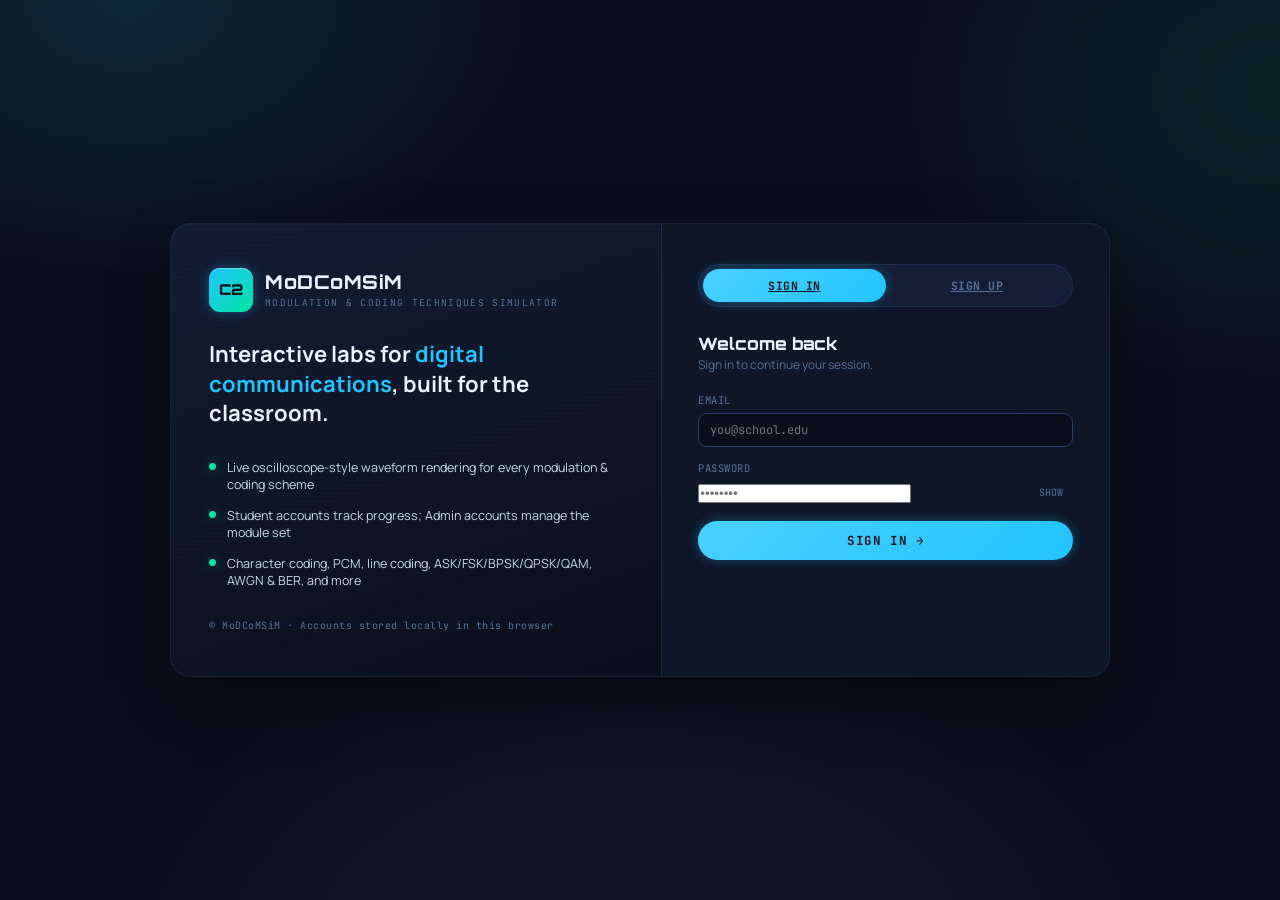
==== commit 84e4d844: "Rebuild MoDCoMSiM as multi-page app with admin panel features Split the old single-page app into log" ====
--- a/index.html
+++ b/index.html
@@ -2,3930 +2,10 @@
 <html lang="en">
 <head>
 <meta charset="UTF-8"/>
-<meta name="viewport" content="width=device-width, initial-scale=1.0"/>
-<title>MoDCoMSiM – Modulation and Coding Techniques Simulator</title>
-<style>
-@import url('https://fonts.googleapis.com/css2?family=JetBrains+Mono:wght@400;500;600;700&family=Manrope:wght@400;500;600;700;800&family=Orbitron:wght@700;800;900&display=swap');
-
-/* ══════════════════════════════════════════════════════════════
-   DESIGN SYSTEM — "INSTRUMENT DECK"
-   A fusion of three references:
-   · Comms-engineering terminal (existing neon/scanline identity)
-   · Automotive HMI glass (Tesla-style rounded panels, soft ambient glow, big confident numerics)
-   · Lab-instrument chrome (Keysight PathWave-style channel badges, toolbars, measurement grids)
-   ══════════════════════════════════════════════════════════════ */
-
-:root {
-  --bg:        #0a0e1a;
-  --panel:     #0f1628;
-  --card:      #141d35;
-  --border:    #1e2d52;
-  --border2:   #2a3f72;
-  --neon-g:    #00e5a0;
-  --neon-b:    #22c3ff;
-  --neon-y:    #ffc440;
-  --neon-p:    #c97bff;
-  --neon-r:    #ff4f7b;
-  --neon-o:    #ff8c42;
-  --text:      #c8d8f0;
-  --text-dim:  #5a7099;
-  --text-hi:   #eaf3ff;
-  --grid:      rgba(34,195,255,0.07);
-  --scan:      rgba(0,229,160,0.022);
-  --glow-g:    0 0 12px #00e5a055;
-  --glow-b:    0 0 12px #22c3ff55;
-  --glow-y:    0 0 12px #ffc44055;
-  --glow-p:    0 0 12px #c97bff55;
-  --glow-r:    0 0 12px #ff4f7b55;
-
-  /* ── new tokens: glass, radius, elevation, fonts ── */
-  --glass:       rgba(20,28,50,0.62);
-  --glass-hi:    rgba(32,42,70,0.55);
-  --glass-brd:   rgba(120,160,220,0.14);
-  --glass-brd-hi:rgba(150,190,255,0.24);
-  --bezel:       #060910;
-  --r-lg:        20px;
-  --r-md:        14px;
-  --r-sm:        9px;
-  --r-pill:      999px;
-  --shadow-1:    0 1px 0 rgba(255,255,255,0.03) inset, 0 10px 30px -12px rgba(0,0,0,0.55);
-  --shadow-2:    0 1px 0 rgba(255,255,255,0.04) inset, 0 20px 48px -16px rgba(0,0,0,0.65);
-  --shadow-lift: 0 24px 60px -20px rgba(0,0,0,0.7), 0 0 0 1px var(--glass-brd-hi) inset;
-  --f-display:   'Orbitron', sans-serif;
-  --f-body:      'Manrope', sans-serif;
-  --f-mono:      'JetBrains Mono', monospace;
-  --blur:        18px;
-  --ui-scale:    1;
-
-  /* fixed brand accents for gradient CTAs (primary button, logo mark, avatar,
-     active auth tab) — these pair a bright fill with dark hardcoded text, so
-     they stay constant across themes rather than following --neon-b/--neon-g
-     (which are re-tuned much darker in light mode for text-contrast reasons) */
-  --cta-b: #22c3ff;
-  --cta-g: #00e5a0;
-}
-
-/* ══ LIGHT MODE OVERRIDES — "Instrument Deck, Daylight" ══
-   Neutral steel/graphite base (instead of the previous lavender tint) plus
-   re-tuned accent hues: the dark-mode neon accents are gorgeous on a near-
-   black panel but fail contrast on white, so each accent gets a deepened,
-   more saturated counterpart here — same hue family, WCAG AA-safe (≥4.5:1)
-   as text on --bg/--panel/--card. Everything else (layout, dark mode,
-   markup) is untouched. */
-html[data-theme="light"]{
-  --bg:        #f2f4f8;
-  --panel:     #ffffff;
-  --card:      #f8f9fc;
-  --border:    #dde1ea;
-  --border2:   #c3cadb;
-  --text:      #1e2433;
-  --text-dim:  #5c6680;
-  --text-hi:   #0b0f18;
-  --neon-g:    #047a5c;
-  --neon-b:    #0a6ebd;
-  --neon-y:    #8f6208;
-  --neon-p:    #8b3fd1;
-  --neon-r:    #c81657;
-  --neon-o:    #a8460b;
-  --grid:      rgba(10,110,189,0.07);
-  --scan:      rgba(0,0,0,0);
-  --glow-g:    0 0 10px #047a5c33;
-  --glow-b:    0 0 10px #0a6ebd33;
-  --glow-y:    0 0 10px #8f620833;
-  --glow-p:    0 0 10px #8b3fd133;
-  --glow-r:    0 0 10px #c8165733;
-  --glass:       rgba(255,255,255,0.72);
-  --glass-hi:    rgba(255,255,255,0.9);
-  --glass-brd:   rgba(60,90,140,0.14);
-  --glass-brd-hi:rgba(60,90,140,0.26);
-  --bezel:       #e3e7f0;
-  --shadow-1:    0 1px 0 rgba(255,255,255,0.7) inset, 0 10px 24px -14px rgba(30,40,70,0.18);
-  --shadow-2:    0 1px 0 rgba(255,255,255,0.8) inset, 0 18px 38px -18px rgba(30,40,70,0.20);
-  --shadow-lift: 0 20px 48px -22px rgba(30,40,70,0.28), 0 0 0 1px var(--glass-brd-hi) inset;
-}
-
-*{box-sizing:border-box;margin:0;padding:0;}
-html{scroll-behavior:smooth;font-size:calc(16px * var(--ui-scale));}
-body{
-  background:var(--bg);color:var(--text);font-family:var(--f-body);
-  min-height:100vh;overflow-x:hidden;position:relative;
-  -webkit-font-smoothing:antialiased;
-  transition:background .25s ease,color .25s ease;
-}
-html[data-theme="light"] body::after{opacity:.35;}
-/* these two badges hardcode a near-black text color meant for the bright
-   dark-mode green fill; the light-mode green is deliberately deep enough to
-   read as text elsewhere, so its solid-fill badges need light text instead */
-html[data-theme="light"] .hdr-btn.on{color:#f2fdf9;}
-html[data-theme="light"] .badge-new{color:#f2fdf9;}
-
-/* ══ HEADER UTILITY CONTROLS (theme / text-size / mode) ══ */
-.hdr-controls{display:flex;align-items:center;gap:6px;margin-left:14px;}
-.hdr-btn{
-  display:flex;align-items:center;justify-content:center;gap:5px;
-  height:30px;padding:0 10px;border-radius:var(--r-pill);
-  background:var(--glass);border:1px solid var(--glass-brd);color:var(--text);
-  font-family:var(--f-mono);font-size:11px;cursor:pointer;user-select:none;
-  transition:all .15s ease;white-space:nowrap;
-}
-.hdr-btn:hover{border-color:var(--glass-brd-hi);color:var(--text-hi);}
-.hdr-btn svg{width:14px;height:14px;flex:0 0 auto;}
-.hdr-btn.on{background:var(--neon-g);color:#04140e;border-color:var(--neon-g);font-weight:700;}
-.textsize-grp{display:flex;align-items:center;border:1px solid var(--glass-brd);border-radius:var(--r-pill);overflow:hidden;height:30px;}
-.textsize-grp button{
-  background:var(--glass);color:var(--text);border:none;height:100%;width:28px;
-  font-family:var(--f-mono);font-weight:700;cursor:pointer;font-size:12px;
-}
-.textsize-grp button:hover{background:var(--glass-hi);color:var(--text-hi);}
-.textsize-grp button:first-child{border-right:1px solid var(--glass-brd);}
-.mode-pill{
-  display:flex;align-items:center;gap:6px;height:30px;padding:0 12px;border-radius:var(--r-pill);
-  font-family:var(--f-mono);font-size:11px;font-weight:700;letter-spacing:.04em;cursor:pointer;
-  border:1px solid var(--glass-brd);background:var(--glass);color:var(--text);
-}
-.mode-pill.admin{background:rgba(255,79,123,0.16);border-color:rgba(255,79,123,0.5);color:var(--neon-r);}
-.mode-pill.student{background:rgba(34,195,255,0.14);border-color:rgba(34,195,255,0.45);color:var(--neon-b);}
-.mode-pill svg{width:13px;height:13px;}
-
-/* icon-in-circle helper for page-icon / module-icon (SVG version) */
-.page-icon svg,.module-icon svg{width:22px;height:22px;stroke:currentColor;}
-.module-icon{color:var(--neon-b);}
-
-/* elements only visible/enabled in Admin mode */
-html[data-mode="student"] .admin-only{display:none !important;}
-.admin-locked{opacity:.45;filter:grayscale(.4);pointer-events:none;position:relative;}
-.admin-locked::after{
-  content:'🔒 Admin only';position:absolute;inset:0;display:flex;align-items:center;justify-content:center;
-  font-family:var(--f-mono);font-size:10px;color:var(--text-dim);background:rgba(0,0,0,0.15);border-radius:inherit;
-}
-
-/* amplitude cursor readout badge on oscilloscope canvases */
-.osc-wrap{position:relative;}
-.osc-readout{
-  position:absolute;top:6px;right:8px;padding:3px 9px;border-radius:var(--r-pill);
-  background:var(--glass);border:1px solid var(--glass-brd-hi);font-family:var(--f-mono);
-  font-size:10px;color:var(--neon-g);pointer-events:none;opacity:0;transition:opacity .1s;z-index:5;
-}
-.osc-readout.show{opacity:1;}
-
-/* ── AMBIENT DEPTH — soft instrument-glass glow blobs, Tesla-dash style ── */
-body::after{
-  content:'';position:fixed;inset:0;pointer-events:none;z-index:0;
-  background:
-    radial-gradient(680px 460px at 8% -6%, rgba(34,195,255,0.10), transparent 60%),
-    radial-gradient(620px 480px at 96% 8%, rgba(0,229,160,0.07), transparent 62%),
-    radial-gradient(900px 620px at 50% 110%, rgba(201,123,255,0.05), transparent 60%);
-}
-
-/* SCANLINE OVERLAY — kept faint, texture rather than statement */
-body::before{
-  content:'';position:fixed;inset:0;pointer-events:none;z-index:9999;
-  background:repeating-linear-gradient(0deg,transparent,transparent 2px,var(--scan) 2px,var(--scan) 4px);
-  mix-blend-mode:overlay;
-}
-
-::selection{background:rgba(34,195,255,0.28);color:var(--text-hi);}
-:focus-visible{outline:2px solid var(--neon-b);outline-offset:2px;border-radius:4px;}
-
-/* ── HEADER — toolbar chrome (Keysight) + glass bar (Tesla) ── */
-header{
-  background:linear-gradient(180deg, rgba(14,19,34,0.92) 0%, rgba(10,14,26,0.88) 100%);
-  backdrop-filter:blur(var(--blur)); -webkit-backdrop-filter:blur(var(--blur));
-  border-bottom:1px solid var(--glass-brd);
-  padding:0 22px;
-  display:flex;align-items:center;justify-content:space-between;
-  height:64px;position:sticky;top:0;z-index:100;
-  box-shadow:0 4px 32px rgba(0,0,0,0.35);
-}
-.logo{display:flex;align-items:center;gap:12px;}
-.logo-icon{
-  width:38px;height:38px;border-radius:11px;
-  background:linear-gradient(135deg,var(--cta-b),var(--cta-g));
-  display:flex;align-items:center;justify-content:center;
-  font-family:var(--f-display);font-size:13px;font-weight:900;color:#04131a;
-  box-shadow:var(--glow-b), 0 1px 0 rgba(255,255,255,0.35) inset;
-}
-.logo-text{font-family:var(--f-display);font-size:17px;font-weight:800;color:var(--text-hi);letter-spacing:2.5px;}
-.logo-sub{font-size:9.5px;color:var(--neon-b);letter-spacing:1.6px;font-family:var(--f-mono);opacity:.85;}
-
-/* header-status re-cast as a Keysight-style "Run Control" pill */
-.header-status{
-  display:flex;align-items:center;gap:9px;font-family:var(--f-mono);font-size:11px;
-  color:var(--neon-g);letter-spacing:.5px;
-  background:rgba(0,229,160,0.08);
-  border:1px solid rgba(0,229,160,0.28);
-  padding:6px 14px 6px 11px;border-radius:var(--r-pill);
-}
-.status-dot{width:7px;height:7px;border-radius:50%;background:var(--neon-g);animation:pulse 2s infinite;box-shadow:var(--glow-g);flex-shrink:0;}
-@keyframes pulse{0%,100%{opacity:1;}50%{opacity:0.35;}}
-
-/* ── LAYOUT ── */
-.app{display:flex;height:calc(100vh - 64px);position:relative;z-index:1;}
-nav{
-  width:228px;min-width:228px;
-  background:linear-gradient(180deg, rgba(15,22,40,0.86), rgba(10,14,26,0.9));
-  backdrop-filter:blur(var(--blur)); -webkit-backdrop-filter:blur(var(--blur));
-  border-right:1px solid var(--glass-brd);
-  overflow-y:auto;padding:18px 0;flex-shrink:0;
-}
-main{flex:1;overflow-y:auto;padding:26px 28px 60px;}
-
-/* ── NAV — Tesla-style pill highlight + instrument bracket labels ── */
-.nav-section{margin-bottom:6px;padding:0 10px;}
-.nav-label{
-  font-size:9px;letter-spacing:2.5px;color:var(--text-dim);
-  padding:10px 6px 6px;text-transform:uppercase;font-family:var(--f-mono);
-}
-.nav-item{
-  display:flex;align-items:center;gap:10px;padding:9px 12px;cursor:pointer;
-  font-size:12.5px;color:var(--text-dim);transition:all .18s ease;
-  border-radius:var(--r-sm);font-family:var(--f-body);font-weight:500;
-  border-left:2px solid transparent;
-}
-.nav-item:hover{color:var(--text-hi);background:rgba(34,195,255,0.06);}
-.nav-item.active{
-  color:var(--neon-b);background:rgba(34,195,255,0.12);font-weight:700;
-  box-shadow:0 0 0 1px rgba(34,195,255,0.22) inset, 0 0 18px rgba(34,195,255,0.10);
-}
-.nav-item.active .nav-dot{background:var(--neon-b);box-shadow:var(--glow-b);}
-.nav-dot{width:6px;height:6px;border-radius:50%;background:var(--text-dim);flex-shrink:0;transition:all .2s;}
-.nav-sub{padding-left:30px;font-size:11.5px;}
-.nav-group-label{
-  display:flex;align-items:center;gap:8px;padding:10px 12px 6px;
-  font-size:10.5px;color:var(--text);font-weight:700;cursor:pointer;
-  letter-spacing:1px;text-transform:uppercase;font-family:var(--f-mono);opacity:.7;
-}
-.nav-group-label .nav-dot{background:var(--text-dim);}
-.badge-new{
-  font-size:8px;background:var(--neon-g);color:#04241a;
-  padding:2px 6px;border-radius:var(--r-pill);font-weight:800;margin-left:auto;letter-spacing:.5px;
-}
-
-/* ── PAGE SECTIONS ── */
-.page{display:none;}
-.page.active{display:block;animation:fadeIn .35s ease;}
-@keyframes fadeIn{from{opacity:0;transform:translateY(4px);}to{opacity:1;transform:translateY(0);}}
-
-/* ── CARDS & PANELS — glass module, instrument channel accent ── */
-.card{
-  background:linear-gradient(180deg, var(--glass-hi), var(--glass));
-  backdrop-filter:blur(14px); -webkit-backdrop-filter:blur(14px);
-  border:1px solid var(--glass-brd);
-  border-radius:var(--r-lg);
-  padding:22px 22px 20px;margin-bottom:20px;
-  box-shadow:var(--shadow-1);
-  position:relative;
-}
-.card-title{
-  font-family:var(--f-mono);font-size:11.5px;font-weight:700;
-  color:var(--text-hi);letter-spacing:2px;margin-bottom:16px;
-  display:flex;align-items:center;gap:9px;text-transform:uppercase;
-  padding-bottom:12px;border-bottom:1px solid var(--glass-brd);
-}
-.card-title::before{
-  content:'';width:9px;height:9px;border-radius:3px;flex-shrink:0;
-  background:var(--neon-b);box-shadow:var(--glow-b);
-}
-
-/* ── OSCILLOSCOPE CANVAS — instrument bezel ── */
-.osc-wrap{
-  background:var(--bezel);border:1px solid var(--border2);border-radius:var(--r-md);
-  padding:6px;position:relative;overflow:hidden;
-  box-shadow:0 0 0 1px rgba(0,0,0,0.4), inset 0 0 30px rgba(0,0,0,0.5), var(--shadow-1);
-}
-.osc-wrap::before{
-  content:'';position:absolute;inset:0;
-  background:repeating-linear-gradient(0deg,transparent,transparent 19px,var(--grid) 19px,var(--grid) 20px),
-             repeating-linear-gradient(90deg,transparent,transparent 19px,var(--grid) 19px,var(--grid) 20px);
-  pointer-events:none;z-index:1;
-}
-canvas{display:block;width:100%;border-radius:8px;position:relative;z-index:2;}
-
-/* ── OSC CONTROLS BAR — Keysight toolbar strip ── */
-.osc-bar{
-  display:flex;align-items:center;gap:10px;padding:9px 14px;
-  background:rgba(8,13,28,0.7);border:1px solid var(--glass-brd);border-radius:var(--r-md);
-  margin-bottom:10px;flex-wrap:wrap;
-}
-.osc-bar label{font-family:var(--f-mono);font-size:10px;color:var(--text-dim);letter-spacing:.4px;}
-.osc-bar span{font-family:var(--f-mono);font-size:11px;color:var(--neon-g);font-weight:600;}
-
-/* ── CONTROLS ── */
-.ctrl-grid{display:grid;grid-template-columns:repeat(auto-fill,minmax(180px,1fr));gap:14px;margin-bottom:18px;}
-.ctrl-group{display:flex;flex-direction:column;gap:6px;}
-.ctrl-label{font-size:10.5px;color:var(--text-dim);font-family:var(--f-mono);letter-spacing:.6px;text-transform:uppercase;}
-input[type=text],input[type=number],select,textarea{
-  background:rgba(6,10,20,0.7);border:1px solid var(--border2);border-radius:var(--r-sm);
-  color:var(--text-hi);font-family:var(--f-mono);font-size:12px;
-  padding:8px 11px;outline:none;transition:border-color .2s, box-shadow .2s;width:100%;
-}
-input:focus,select:focus,textarea:focus{border-color:var(--neon-b);box-shadow:0 0 0 3px rgba(34,195,255,0.14);}
-select option{background:#0f1628;}
-input[type=range]{
-  -webkit-appearance:none;width:100%;height:4px;
-  background:var(--border2);border-radius:2px;outline:none;cursor:pointer;
-}
-input[type=range]::-webkit-slider-thumb{
-  -webkit-appearance:none;width:15px;height:15px;border-radius:50%;
-  background:var(--neon-b);box-shadow:var(--glow-b), 0 1px 0 rgba(255,255,255,.4) inset;cursor:pointer;
-  border:2px solid #04131a;
-}
-
-/* ── BUTTONS — Tesla pill primary + Keysight flat secondary ── */
-.btn{
-  display:inline-flex;align-items:center;gap:7px;
-  padding:9px 20px;border-radius:var(--r-pill);border:none;cursor:pointer;
-  font-family:var(--f-mono);font-size:12px;font-weight:700;
-  letter-spacing:.6px;transition:all .18s ease;
-}
-.btn-primary{background:linear-gradient(135deg,#4ad1ff,var(--cta-b));color:#04131a;box-shadow:var(--glow-b);}
-.btn-primary:hover{filter:brightness(1.08);box-shadow:0 0 22px #22c3ff88;transform:translateY(-1px);}
-.btn-green{background:linear-gradient(135deg,#3cf0bb,var(--cta-g));color:#03231a;box-shadow:var(--glow-g);}
-.btn-green:hover{filter:brightness(1.08);transform:translateY(-1px);}
-.btn-yellow{background:linear-gradient(135deg,#ffd670,var(--neon-y));color:#2a1a00;box-shadow:var(--glow-y);}
-.btn-yellow:hover{filter:brightness(1.06);transform:translateY(-1px);}
-.btn-red{background:linear-gradient(135deg,#ff7d99,var(--neon-r));color:#2a0410;box-shadow:var(--glow-r);}
-.btn-red:hover{filter:brightness(1.06);transform:translateY(-1px);}
-.btn-purple{background:linear-gradient(135deg,#dcb0ff,var(--neon-p));color:#1c0a2a;box-shadow:var(--glow-p);}
-.btn-purple:hover{filter:brightness(1.06);transform:translateY(-1px);}
-.btn-ghost{background:rgba(255,255,255,0.02);color:var(--text);border:1px solid var(--border2);border-radius:var(--r-sm);}
-.btn-ghost:hover{border-color:var(--neon-b);color:var(--neon-b);background:rgba(34,195,255,0.06);}
-.btn-sm{padding:6px 14px;font-size:10.5px;}
-.btn-row{display:flex;gap:9px;flex-wrap:wrap;margin-top:14px;}
-
-/* ── TAGS / CHIPS — instrument pill badges ── */
-.chip{
-  display:inline-block;padding:3px 10px;border-radius:var(--r-pill);font-size:10px;
-  font-family:var(--f-mono);font-weight:700;letter-spacing:.3px;
-}
-.chip-g{background:rgba(0,229,160,0.14);color:var(--neon-g);border:1px solid rgba(0,229,160,0.32);}
-.chip-b{background:rgba(34,195,255,0.14);color:var(--neon-b);border:1px solid rgba(34,195,255,0.32);}
-.chip-y{background:rgba(255,196,64,0.14);color:var(--neon-y);border:1px solid rgba(255,196,64,0.32);}
-.chip-p{background:rgba(201,123,255,0.14);color:var(--neon-p);border:1px solid rgba(201,123,255,0.32);}
-.chip-r{background:rgba(255,79,123,0.14);color:var(--neon-r);border:1px solid rgba(255,79,123,0.32);}
-
-/* ── METRICS ROW — Keysight measurement-panel rows ── */
-.metrics{display:flex;gap:12px;flex-wrap:wrap;margin-bottom:18px;}
-.metric{
-  background:rgba(6,10,20,0.55);border:1px solid var(--glass-brd);border-radius:var(--r-md);
-  padding:11px 16px 11px 14px;flex:1;min-width:112px;position:relative;overflow:hidden;
-  border-left:2.5px solid var(--neon-b);
-}
-.metric-label{font-size:9px;color:var(--text-dim);letter-spacing:1.2px;text-transform:uppercase;font-family:var(--f-mono);}
-.metric-val{font-family:var(--f-mono);font-size:19px;font-weight:700;margin-top:3px;}
-.metric-val.g{color:var(--neon-g);}
-.metric-val.b{color:var(--neon-b);}
-.metric-val.y{color:var(--neon-y);}
-.metric-val.p{color:var(--neon-p);}
-.metric-val.r{color:var(--neon-r);}
-.metric:has(.metric-val.g){border-left-color:var(--neon-g);}
-.metric:has(.metric-val.y){border-left-color:var(--neon-y);}
-.metric:has(.metric-val.p){border-left-color:var(--neon-p);}
-.metric:has(.metric-val.r){border-left-color:var(--neon-r);}
-
-/* ── STEP MODE — Run-Control style segmented strip ── */
-.steps-row{display:flex;gap:4px;margin-bottom:18px;}
-.step-btn{
-  flex:1;padding:9px 4px;text-align:center;font-size:10px;cursor:pointer;
-  font-family:var(--f-mono);background:rgba(6,10,20,0.55);color:var(--text-dim);
-  border:1px solid var(--glass-brd);border-radius:var(--r-sm);transition:all .18s;font-weight:600;
-}
-.step-btn.active{background:rgba(34,195,255,0.14);color:var(--neon-b);border-color:rgba(34,195,255,0.4);box-shadow:0 0 14px rgba(34,195,255,0.14);}
-.step-btn.done{background:rgba(0,229,160,0.1);color:var(--neon-g);border-color:rgba(0,229,160,0.3);}
-
-/* ── BITSTREAM DISPLAY ── */
-.bitstream{
-  display:flex;flex-wrap:wrap;gap:5px;padding:12px;
-  background:var(--bezel);border:1px solid var(--border2);border-radius:var(--r-md);
-  min-height:36px;font-family:var(--f-mono);
-}
-.bit{
-  width:23px;height:23px;display:flex;align-items:center;justify-content:center;
-  border-radius:6px;font-size:12px;font-weight:700;cursor:default;
-}
-.bit-1{background:rgba(0,229,160,0.18);color:var(--neon-g);border:1px solid rgba(0,229,160,0.42);}
-.bit-0{background:rgba(34,195,255,0.07);color:var(--text-dim);border:1px solid var(--border);}
-
-/* ── COMPARISON MODE ── */
-.compare-grid{display:grid;grid-template-columns:1fr 1fr;gap:16px;}
-@media(max-width:900px){.compare-grid{grid-template-columns:1fr;}}
-.compare-label{
-  font-family:var(--f-mono);font-size:10px;
-  color:var(--neon-y);margin-bottom:8px;letter-spacing:1.4px;text-transform:uppercase;font-weight:700;
-}
-
-/* ── QUIZ ── */
-.quiz-q{
-  background:rgba(6,10,20,0.5);border-left:3px solid var(--neon-b);
-  padding:16px 18px;border-radius:0 var(--r-md) var(--r-md) 0;margin-bottom:14px;
-  border-top:1px solid var(--glass-brd);border-right:1px solid var(--glass-brd);border-bottom:1px solid var(--glass-brd);
-}
-.quiz-q p{font-size:13px;color:var(--text-hi);margin-bottom:12px;line-height:1.55;font-family:var(--f-body);}
-.quiz-opts{display:flex;flex-direction:column;gap:7px;}
-.quiz-opt{
-  padding:9px 14px;border-radius:var(--r-sm);border:1px solid var(--border2);
-  cursor:pointer;font-size:12px;color:var(--text);transition:all .18s;
-  font-family:var(--f-mono);background:rgba(255,255,255,0.015);
-}
-.quiz-opt:hover{border-color:var(--neon-b);color:var(--neon-b);background:rgba(34,195,255,0.06);}
-.quiz-opt.correct{border-color:var(--neon-g);background:rgba(0,229,160,0.12);color:var(--neon-g);}
-.quiz-opt.wrong{border-color:var(--neon-r);background:rgba(255,79,123,0.12);color:var(--neon-r);}
-.quiz-feedback{font-size:11px;margin-top:9px;font-family:var(--f-mono);padding:7px 12px;border-radius:var(--r-sm);}
-.quiz-score{font-family:var(--f-display);font-size:24px;font-weight:800;color:var(--neon-g);}
-
-/* ── HOME PAGE — hero + tile grid, Tesla-tile styling ── */
-.home-hero{
-  text-align:center;padding:56px 24px 36px;position:relative;
-}
-.home-title{
-  font-family:var(--f-display);font-size:clamp(30px,5vw,54px);font-weight:900;
-  background:linear-gradient(135deg,var(--neon-b),var(--neon-g));
-  -webkit-background-clip:text;-webkit-text-fill-color:transparent;
-  line-height:1.1;margin-bottom:10px;letter-spacing:1px;
-}
-.home-sub{font-size:13px;color:var(--text-dim);letter-spacing:2px;font-family:var(--f-mono);text-transform:uppercase;}
-.module-grid{display:grid;grid-template-columns:repeat(auto-fill,minmax(262px,1fr));gap:16px;margin-top:36px;}
-.module-card{
-  background:linear-gradient(180deg, var(--glass-hi), var(--glass));
-  backdrop-filter:blur(14px); -webkit-backdrop-filter:blur(14px);
-  border:1px solid var(--glass-brd);border-radius:var(--r-lg);
-  padding:22px;cursor:pointer;transition:all .28s cubic-bezier(.2,.8,.2,1);position:relative;overflow:hidden;
-  box-shadow:var(--shadow-1);
-}
-.module-card::before{
-  content:'';position:absolute;inset:0;opacity:0;transition:opacity .28s;
-  background:radial-gradient(220px 140px at 20% 0%, rgba(34,195,255,0.14), transparent 70%);
-}
-.module-card:hover{border-color:var(--glass-brd-hi);transform:translateY(-4px);box-shadow:var(--shadow-lift);}
-.module-card:hover::before{opacity:1;}
-.module-icon{
-  font-size:26px;margin-bottom:12px;width:46px;height:46px;border-radius:var(--r-md);
-  display:flex;align-items:center;justify-content:center;
-  background:rgba(34,195,255,0.1);border:1px solid rgba(34,195,255,0.2);
-}
-.module-name{font-family:var(--f-display);font-size:13px;font-weight:700;color:var(--text-hi);margin-bottom:7px;letter-spacing:.5px;}
-.module-desc{font-size:11.5px;color:var(--text-dim);line-height:1.6;font-family:var(--f-body);}
-.module-chips{display:flex;gap:5px;flex-wrap:wrap;margin-top:12px;}
-
-/* ── TABS ── */
-.tabs{display:flex;gap:2px;border-bottom:1px solid var(--glass-brd);margin-bottom:22px;}
-.tab{
-  padding:10px 20px;font-size:11.5px;cursor:pointer;color:var(--text-dim);
-  font-family:var(--f-mono);border-bottom:2px solid transparent;font-weight:600;
-  transition:all .18s;letter-spacing:.4px;text-transform:uppercase;
-}
-.tab.active{color:var(--neon-b);border-bottom-color:var(--neon-b);}
-.tab:hover{color:var(--text);}
-.tab-content{display:none;}
-.tab-content.active{display:block;}
-
-/* ── PAGE HEADER — instrument-badge + title ── */
-.page-header{display:flex;align-items:center;gap:16px;margin-bottom:26px;}
-.page-icon{
-  width:48px;height:48px;border-radius:var(--r-md);display:flex;align-items:center;justify-content:center;font-size:21px;
-  border:1px solid var(--glass-brd);box-shadow:var(--shadow-1);
-}
-.page-title{font-family:var(--f-display);font-size:20px;font-weight:800;color:var(--text-hi);letter-spacing:.5px;}
-.page-desc{font-size:12px;color:var(--text-dim);margin-top:3px;font-family:var(--f-mono);}
-
-/* ── CONSTELLATION ── */
-#constCanvas{background:var(--bezel);border-radius:var(--r-md);border:1px solid var(--border2);}
-
-/* ── BER CURVE ── */
-.ber-info{font-family:var(--f-mono);font-size:11px;color:var(--text-dim);margin-top:9px;}
-
-/* ── UTIL ── */
-.row{display:flex;gap:12px;flex-wrap:wrap;align-items:flex-end;}
-.col{flex:1;min-width:160px;}
-.mt8{margin-top:8px;}
-.mb8{margin-bottom:8px;}
-.text-mono{font-family:var(--f-mono);font-size:12px;}
-.text-hi{color:var(--text-hi);}
-.divider{border:none;border-top:1px solid var(--glass-brd);margin:18px 0;}
-.info-box{
-  background:rgba(34,195,255,0.06);border:1px solid rgba(34,195,255,0.22);
-  border-radius:var(--r-md);padding:13px 16px;font-size:12px;color:var(--text);
-  line-height:1.65;font-family:var(--f-mono);margin-bottom:14px;
-}
-.warn-box{
-  background:rgba(255,196,64,0.06);border:1px solid rgba(255,196,64,0.22);
-  border-radius:var(--r-md);padding:13px 16px;font-size:12px;color:var(--neon-y);
-  line-height:1.65;font-family:var(--f-mono);margin-bottom:14px;
-}
-.output-box{
-  background:var(--bezel);border:1px solid var(--border2);border-radius:var(--r-sm);
-  padding:11px 13px;font-family:var(--f-mono);font-size:12px;
-  color:var(--neon-g);min-height:36px;word-break:break-all;line-height:1.75;
-}
-.scrollable{max-height:200px;overflow-y:auto;}
-.two-col{display:grid;grid-template-columns:1fr 1fr;gap:16px;}
-@media(max-width:700px){.two-col{grid-template-columns:1fr;}.ctrl-grid{grid-template-columns:1fr 1fr;}}
-
-/* ── HAMMING TABLE ── */
-table.hamming{width:100%;border-collapse:collapse;font-family:var(--f-mono);font-size:11px;border-radius:var(--r-sm);overflow:hidden;}
-table.hamming th{background:rgba(34,195,255,0.08);color:var(--neon-b);padding:7px 9px;border:1px solid var(--glass-brd);font-weight:700;letter-spacing:.4px;}
-table.hamming td{padding:6px 9px;border:1px solid var(--glass-brd);color:var(--text);}
-table.hamming tr:nth-child(even) td{background:rgba(255,255,255,0.015);}
-table.hamming .parity-bit{color:var(--neon-y);font-weight:700;}
-
-/* ── MODULATION LEGEND ── */
-.legend{display:flex;gap:14px;flex-wrap:wrap;margin-top:10px;}
-.legend-item{display:flex;align-items:center;gap:6px;font-size:11px;font-family:var(--f-mono);color:var(--text-dim);}
-.legend-dot{width:9px;height:9px;border-radius:2px;box-shadow:0 0 6px currentColor;}
-
-/* ── EXPORT ── */
-.export-btn-wrap{display:flex;gap:9px;margin-top:12px;flex-wrap:wrap;}
-
-/* ── MOBILE NAV TOGGLE ── */
-.nav-toggle{
-  display:none;flex-direction:column;justify-content:center;gap:4px;
-  width:32px;height:32px;background:transparent;border:none;cursor:pointer;padding:0;
-}
-.nav-toggle span{display:block;width:100%;height:2px;border-radius:2px;background:var(--text-hi);transition:all .2s;}
-.nav-scrim{
-  display:none;position:fixed;inset:64px 0 0 0;background:rgba(4,6,12,0.55);
-  backdrop-filter:blur(2px);z-index:89;opacity:0;pointer-events:none;transition:opacity .2s;
-}
-.nav-scrim.show{opacity:1;pointer-events:auto;}
-
-/* ── RESPONSIVE ── */
-@media(max-width:860px){
-  .nav-toggle{display:flex;}
-  #mainNav{position:fixed;left:0;top:64px;bottom:0;z-index:90;transform:translateX(-100%);transition:transform .25s ease;box-shadow:20px 0 40px rgba(0,0,0,0.4);}
-  #mainNav.open{transform:translateX(0);}
-  main{padding:18px 16px 48px;}
-  .logo-sub{display:none;}
-  .header-status{font-size:10px;padding:5px 10px;}
-}
-
-/* ── SCROLLBAR ── */
-::-webkit-scrollbar{width:8px;height:8px;}
-::-webkit-scrollbar-track{background:transparent;}
-::-webkit-scrollbar-thumb{background:var(--border2);border-radius:var(--r-pill);}
-::-webkit-scrollbar-thumb:hover{background:var(--neon-b);}
-
-/* ══════════════════════════════════════════════════════════════
-   AUTH SCREEN — sign in / sign up, matching Instrument Deck system
-   ══════════════════════════════════════════════════════════════ */
-#authScreen{
-  position:fixed;inset:0;z-index:2000;display:flex;align-items:center;justify-content:center;
-  background:var(--bg);overflow:auto;padding:32px 16px;
-}
-#authScreen::before{
-  content:'';position:fixed;inset:0;pointer-events:none;z-index:0;
-  background:
-    radial-gradient(680px 460px at 10% 0%, rgba(34,195,255,0.14), transparent 60%),
-    radial-gradient(620px 480px at 100% 10%, rgba(0,229,160,0.10), transparent 62%),
-    radial-gradient(900px 620px at 50% 110%, rgba(201,123,255,0.08), transparent 60%);
-}
-.auth-wrap{position:relative;z-index:1;width:100%;max-width:940px;display:grid;grid-template-columns:1.1fr 1fr;
-  border-radius:var(--r-lg);overflow:hidden;box-shadow:var(--shadow-lift);border:1px solid var(--glass-brd);}
-@media (max-width:800px){.auth-wrap{grid-template-columns:1fr;}}
-.auth-brand{
-  background:linear-gradient(160deg, rgba(20,29,53,0.95), rgba(10,14,26,0.98));
-  padding:44px 38px;display:flex;flex-direction:column;justify-content:space-between;gap:30px;
-  border-right:1px solid var(--glass-brd);position:relative;overflow:hidden;
-}
-@media (max-width:800px){.auth-brand{display:none;}}
-.auth-brand::after{
-  content:'';position:absolute;inset:0;
-  background:repeating-linear-gradient(0deg,transparent,transparent 2px,var(--scan) 2px,var(--scan) 4px);
-  mix-blend-mode:overlay;pointer-events:none;
-}
-.auth-logo{display:flex;align-items:center;gap:12px;}
-.auth-logo .logo-icon{width:44px;height:44px;font-size:15px;}
-.auth-logo-text{font-family:var(--f-display);font-weight:800;font-size:19px;color:var(--text-hi);letter-spacing:.03em;}
-.auth-logo-sub{font-family:var(--f-mono);font-size:9.5px;color:var(--text-dim);letter-spacing:.14em;margin-top:2px;}
-.auth-tagline{font-family:var(--f-body);font-size:22px;font-weight:700;color:var(--text-hi);line-height:1.35;}
-.auth-tagline span{color:var(--neon-b);}
-.auth-features{display:flex;flex-direction:column;gap:14px;}
-.auth-feature{display:flex;align-items:flex-start;gap:11px;font-family:var(--f-body);font-size:12.5px;color:var(--text);}
-.auth-feature .dot{width:7px;height:7px;border-radius:50%;background:var(--neon-g);box-shadow:var(--glow-g);margin-top:4px;flex-shrink:0;}
-.auth-scope{font-family:var(--f-mono);font-size:10px;color:var(--text-dim);letter-spacing:.05em;}
-.auth-panel{background:var(--panel);padding:40px 36px;display:flex;flex-direction:column;}
-.auth-tabs{display:flex;background:var(--card);border:1px solid var(--border);border-radius:var(--r-pill);padding:4px;margin-bottom:26px;}
-.auth-tab{flex:1;text-align:center;padding:9px 0;border-radius:var(--r-pill);font-family:var(--f-mono);
-  font-size:11.5px;font-weight:700;letter-spacing:.5px;color:var(--text-dim);cursor:pointer;transition:all .18s ease;}
-.auth-tab.active{background:linear-gradient(135deg,#4ad1ff,var(--cta-b));color:#04131a;box-shadow:var(--glow-b);}
-.auth-form{display:none;flex-direction:column;gap:14px;}
-.auth-form.active{display:flex;}
-.auth-h{font-family:var(--f-display);font-size:17px;font-weight:800;color:var(--text-hi);margin-bottom:2px;}
-.auth-sub{font-family:var(--f-body);font-size:12px;color:var(--text-dim);margin-bottom:6px;}
-.auth-field label{display:block;font-size:10.5px;color:var(--text-dim);font-family:var(--f-mono);letter-spacing:.5px;text-transform:uppercase;margin-bottom:6px;}
-.auth-role{display:flex;gap:8px;}
-.auth-role button{
-  flex:1;padding:9px 0;border-radius:var(--r-sm);border:1px solid var(--border2);background:rgba(255,255,255,0.02);
-  color:var(--text);font-family:var(--f-mono);font-size:11px;font-weight:700;letter-spacing:.4px;cursor:pointer;transition:all .15s ease;
-}
-.auth-role button.sel{border-color:var(--neon-b);color:var(--neon-b);background:rgba(34,195,255,0.1);box-shadow:0 0 0 1px var(--neon-b) inset;}
-.auth-msg{font-family:var(--f-mono);font-size:11.5px;padding:9px 12px;border-radius:var(--r-sm);display:none;}
-.auth-msg.show{display:block;}
-.auth-msg.err{background:rgba(255,79,123,0.1);border:1px solid rgba(255,79,123,0.4);color:var(--neon-r);}
-.auth-msg.ok{background:rgba(0,229,160,0.1);border:1px solid rgba(0,229,160,0.4);color:var(--neon-g);}
-.auth-submit{width:100%;justify-content:center;margin-top:4px;padding:11px 0;font-size:12.5px;}
-.auth-demo{margin-top:22px;padding-top:18px;border-top:1px dashed var(--border2);}
-.auth-demo-label{font-family:var(--f-mono);font-size:10px;color:var(--text-dim);letter-spacing:.5px;margin-bottom:9px;text-transform:uppercase;}
-.auth-demo-row{display:flex;gap:8px;flex-wrap:wrap;}
-.auth-demo-btn{
-  flex:1;min-width:150px;display:flex;flex-direction:column;gap:2px;align-items:flex-start;
-  padding:9px 12px;border-radius:var(--r-sm);border:1px solid var(--glass-brd);background:var(--glass);cursor:pointer;
-  transition:all .15s ease;
-}
-.auth-demo-btn:hover{border-color:var(--glass-brd-hi);}
-.auth-demo-btn .role{font-family:var(--f-mono);font-size:9.5px;font-weight:700;letter-spacing:.5px;}
-.auth-demo-btn.admin .role{color:var(--neon-r);}
-.auth-demo-btn.student .role{color:var(--neon-b);}
-.auth-demo-btn .cred{font-family:var(--f-mono);font-size:10px;color:var(--text-dim);}
-.auth-pw-toggle{position:relative;}
-.auth-pw-toggle input{padding-right:40px;}
-.auth-pw-eye{position:absolute;right:10px;top:50%;transform:translateY(-50%);cursor:pointer;color:var(--text-dim);font-family:var(--f-mono);font-size:10px;}
-.auth-pw-eye:hover{color:var(--neon-b);}
-#appRoot{display:none;}
-.hdr-user{display:flex;align-items:center;gap:9px;padding-left:8px;margin-left:6px;border-left:1px solid var(--glass-brd);}
-.hdr-user-avatar{
-  width:26px;height:26px;border-radius:50%;display:flex;align-items:center;justify-content:center;
-  font-family:var(--f-display);font-size:11px;font-weight:800;color:#04131a;background:linear-gradient(135deg,#4ad1ff,var(--cta-b));
-  flex-shrink:0;
-}
-.hdr-user-name{font-family:var(--f-mono);font-size:11px;color:var(--text-hi);line-height:1.2;}
-.hdr-user-role{font-family:var(--f-mono);font-size:9px;color:var(--text-dim);letter-spacing:.4px;}
-#logoutBtn{cursor:pointer;}
-</style>
+<meta http-equiv="refresh" content="0; url=login.html"/>
+<title>MoDCoMSiM</title>
 </head>
 <body>
-
-<!-- ═══════════ AUTH SCREEN (Sign In / Sign Up) ═══════════ -->
-<div id="authScreen">
-  <div class="auth-wrap">
-    <div class="auth-brand">
-      <div>
-        <div class="auth-logo">
-          <div class="logo-icon">C2</div>
-          <div>
-            <div class="auth-logo-text">MoDCoMSiM</div>
-            <div class="auth-logo-sub">MODULATION & CODING TECHNIQUES SIMULATOR</div>
-          </div>
-        </div>
-        <div class="auth-tagline" style="margin-top:28px;">Interactive labs for <span>digital communications</span>, built for the classroom.</div>
-      </div>
-      <div class="auth-features">
-        <div class="auth-feature"><div class="dot"></div>Live oscilloscope-style waveform rendering for every modulation & coding scheme</div>
-        <div class="auth-feature"><div class="dot"></div>Student accounts track progress; Admin accounts manage the module set</div>
-        <div class="auth-feature"><div class="dot"></div>Character coding, PCM, line coding, ASK/FSK/BPSK/QPSK/QAM, AWGN & BER, and more</div>
-      </div>
-      <div class="auth-scope">© MoDCoMSiM · Accounts stored locally in this browser</div>
-    </div>
-    <div class="auth-panel">
-      <div class="auth-tabs">
-        <div class="auth-tab active" id="tabLoginBtn" onclick="authSwitchTab('login')">SIGN IN</div>
-        <div class="auth-tab" id="tabSignupBtn" onclick="authSwitchTab('signup')">SIGN UP</div>
-      </div>
-
-      <!-- LOGIN FORM -->
-      <form class="auth-form active" id="loginForm" onsubmit="return handleLogin(event)">
-        <div>
-          <div class="auth-h">Welcome back</div>
-          <div class="auth-sub">Sign in to continue your session.</div>
-        </div>
-        <div class="auth-msg" id="loginMsg"></div>
-        <div class="auth-field">
-          <label>Email</label>
-          <input type="text" id="loginEmail" placeholder="you@school.edu" autocomplete="username"/>
-        </div>
-        <div class="auth-field">
-          <label>Password</label>
-          <div class="auth-pw-toggle">
-            <input type="password" id="loginPassword" placeholder="••••••••" autocomplete="current-password"/>
-            <span class="auth-pw-eye" onclick="togglePw('loginPassword',this)">SHOW</span>
-          </div>
-        </div>
-        <button type="submit" class="btn btn-primary auth-submit">SIGN IN →</button>
-
-        <div class="auth-demo">
-          <div class="auth-demo-label">Try a sample account</div>
-          <div class="auth-demo-row">
-            <div class="auth-demo-btn admin" onclick="fillDemo('admin')">
-              <span class="role">ADMIN</span>
-              <span class="cred">admin@modcomsim.edu / Admin123!</span>
-            </div>
-            <div class="auth-demo-btn student" onclick="fillDemo('student')">
-              <span class="role">STUDENT</span>
-              <span class="cred">student@modcomsim.edu / Student123!</span>
-            </div>
-          </div>
-        </div>
-      </form>
-
-      <!-- SIGNUP FORM -->
-      <form class="auth-form" id="signupForm" onsubmit="return handleSignup(event)">
-        <div>
-          <div class="auth-h">Create an account</div>
-          <div class="auth-sub">Register to start using the simulator.</div>
-        </div>
-        <div class="auth-msg" id="signupMsg"></div>
-        <div class="auth-field">
-          <label>Full name</label>
-          <input type="text" id="signupName" placeholder="Juan Dela Cruz" autocomplete="name"/>
-        </div>
-        <div class="auth-field">
-          <label>Email</label>
-          <input type="text" id="signupEmail" placeholder="you@school.edu" autocomplete="username"/>
-        </div>
-        <div class="auth-field">
-          <label>Password</label>
-          <div class="auth-pw-toggle">
-            <input type="password" id="signupPassword" placeholder="At least 6 characters" autocomplete="new-password"/>
-            <span class="auth-pw-eye" onclick="togglePw('signupPassword',this)">SHOW</span>
-          </div>
-        </div>
-        <div class="auth-field">
-          <label>I am a</label>
-          <div class="auth-role">
-            <button type="button" class="sel" id="roleStudentBtn" onclick="pickRole('student')">STUDENT</button>
-            <button type="button" id="roleAdminBtn" onclick="pickRole('admin')">ADMIN</button>
-          </div>
-        </div>
-        <div class="auth-field" id="adminCodeField" style="display:none;">
-          <label>Admin invite code</label>
-          <input type="text" id="signupAdminCode" placeholder="Enter admin invite code"/>
-        </div>
-        <button type="submit" class="btn btn-green auth-submit">CREATE ACCOUNT →</button>
-      </form>
-
-    </div>
-  </div>
-</div>
-
-<div id="appRoot">
-<header>
-  <div class="logo">
-    <button id="navToggle" class="nav-toggle" aria-label="Toggle navigation" aria-expanded="false">
-      <span></span><span></span><span></span>
-    </button>
-    <div class="logo-icon">C2</div>
-    <div>
-      <div class="logo-text">MoDCoMSiM</div>
-      <div class="logo-sub">MODULATION & CODING TECHNIQUES SIMULATOR</div>
-    </div>
-  </div>
-  <div class="hdr-controls">
-    <div class="textsize-grp" title="Text size">
-      <button onclick="changeTextSize(-1)" aria-label="Decrease text size">A−</button>
-      <button onclick="changeTextSize(1)" aria-label="Increase text size">A+</button>
-    </div>
-    <button class="hdr-btn" id="themeToggleBtn" onclick="toggleTheme()" title="Toggle light/dark mode">
-      <svg id="themeIcon" viewBox="0 0 24 24" fill="none" stroke-width="2" stroke-linecap="round" stroke-linejoin="round"></svg>
-      <span id="themeLabel">DARK</span>
-    </button>
-    <div class="mode-pill student" id="modePill" onclick="toggleAdminMode()" title="Admins can preview Student mode; click to switch back">
-      <svg viewBox="0 0 24 24" fill="none" stroke-width="2" stroke-linecap="round" stroke-linejoin="round"><path d="M12 3l8 4v5c0 5-3.5 8.5-8 9-4.5-.5-8-4-8-9V7l8-4z"/></svg>
-      <span id="modeLabel">STUDENT</span>
-    </div>
-    <div class="hdr-user" id="hdrUser">
-      <div class="hdr-user-avatar" id="hdrUserAvatar">?</div>
-      <div>
-        <div class="hdr-user-name" id="hdrUserName">—</div>
-        <div class="hdr-user-role" id="hdrUserRole">—</div>
-      </div>
-      <button class="hdr-btn" id="logoutBtn" onclick="handleLogout()" title="Sign out">⏻</button>
-    </div>
-  </div>
-  <div class="header-status">
-    <div class="status-dot"></div>
-    <span id="hdrStatus">READY</span>
-    &nbsp;|&nbsp;
-    <span id="hdrTime">--:--:--</span>
-  </div>
-</header>
-
-<div id="navScrim" class="nav-scrim"></div>
-
-<div class="app">
-
-<!-- ═══════════ NAV ═══════════ -->
-<nav id="mainNav">
-  <div class="nav-section">
-    <div class="nav-label">Main</div>
-    <div class="nav-item active" data-page="home">
-      <div class="nav-dot"></div>Dashboard
-    </div>
-  </div>
-  <div class="nav-section">
-    <div class="nav-label">Simulators</div>
-    <div class="nav-item" data-page="charcode">
-      <div class="nav-dot"></div>Character Coding
-    </div>
-    <div class="nav-group-label">
-      <div class="nav-dot"></div>PCM
-    </div>
-    <div class="nav-item nav-sub" data-page="pcm-basic"><div class="nav-dot"></div>Basic PCM</div>
-    <div class="nav-item nav-sub" data-page="pcm-delta"><div class="nav-dot"></div>Delta PCM</div>
-    <div class="nav-item nav-sub" data-page="pcm-diff"><div class="nav-dot"></div>Differential PCM</div>
-    <div class="nav-item" data-page="linecode">
-      <div class="nav-dot"></div>Line Coding
-    </div>
-    <div class="nav-group-label">
-      <div class="nav-dot"></div>Digital Modulation
-    </div>
-    <div class="nav-item nav-sub" data-page="ask"><div class="nav-dot"></div>ASK</div>
-    <div class="nav-item nav-sub" data-page="fsk"><div class="nav-dot"></div>FSK</div>
-    <div class="nav-item nav-sub" data-page="bpsk"><div class="nav-dot"></div>BPSK</div>
-    <div class="nav-item nav-sub" data-page="qpsk"><div class="nav-dot"></div>QPSK <span class="badge-new">NEW</span></div>
-    <div class="nav-item nav-sub" data-page="qam"><div class="nav-dot"></div>QAM <span class="badge-new">NEW</span></div>
-  </div>
-  <div class="nav-section">
-    <div class="nav-label">New Modules</div>
-    <div class="nav-item" data-page="edc"><div class="nav-dot"></div>Error Detection <span class="badge-new">NEW</span></div>
-    <div class="nav-item" data-page="mux"><div class="nav-dot"></div>Multiplexing <span class="badge-new">NEW</span></div>
-    <div class="nav-item" data-page="awgn"><div class="nav-dot"></div>AWGN & BER <span class="badge-new">NEW</span></div>
-  </div>
-  <div class="nav-section">
-    <div class="nav-label">Tools</div>
-    <div class="nav-item" data-page="compare"><div class="nav-dot"></div>Compare Mode</div>
-    <div class="nav-item" data-page="quiz"><div class="nav-dot"></div>Quiz</div>
-  </div>
-</nav>
-
-<!-- ═══════════ MAIN ═══════════ -->
-<main>
-
-<!-- ══ HOME ══ -->
-<div class="page active" id="page-home">
-  <div class="home-hero">
-    <div class="home-title">MoDCoMSiM</div>
-    <div class="home-sub">Modulation and Coding Techniques Simulator</div>
-    <div style="display:flex;gap:10px;justify-content:center;flex-wrap:wrap;margin-top:16px;">
-      <span class="chip chip-g">✓ Step-by-Step Mode</span>
-      <span class="chip chip-b">✓ AWGN + BER</span>
-      <span class="chip chip-y">✓ QPSK & QAM</span>
-      <span class="chip chip-p">✓ Error Correction</span>
-      <span class="chip chip-r">✓ Quizzes</span>
-    </div>
-  </div>
-  <div class="module-grid">
-    <div class="module-card" onclick="nav('charcode')">
-      <div class="module-icon" data-icon="charcode"></div>
-      <div class="module-name">CHARACTER CODING</div>
-      <div class="module-desc">Convert text to ASCII / EBCDIC / Unicode bit representations with parity checking.</div>
-      <div class="module-chips"><span class="chip chip-b">ASCII</span><span class="chip chip-b">EBCDIC</span><span class="chip chip-g">Unicode</span></div>
-    </div>
-    <div class="module-card" onclick="nav('pcm-basic')">
-      <div class="module-icon" data-icon="pcm"></div>
-      <div class="module-name">PULSE CODE MODULATION</div>
-      <div class="module-desc">Sample, quantize and encode analog signals. Compare Basic, Delta, and Differential PCM.</div>
-      <div class="module-chips"><span class="chip chip-b">Basic</span><span class="chip chip-b">Delta</span><span class="chip chip-b">Differential</span></div>
-    </div>
-    <div class="module-card" onclick="nav('linecode')">
-      <div class="module-icon" data-icon="linecode"></div>
-      <div class="module-name">LINE CODING</div>
-      <div class="module-desc">Visualize NRZ, RZ, Manchester, AMI and more with real-time waveform plotting.</div>
-      <div class="module-chips"><span class="chip chip-p">NRZ</span><span class="chip chip-p">Manchester</span><span class="chip chip-p">AMI</span></div>
-    </div>
-    <div class="module-card" onclick="nav('ask')">
-      <div class="module-icon" data-icon="antenna"></div>
-      <div class="module-name">DIGITAL MODULATION</div>
-      <div class="module-desc">ASK, FSK, BPSK, QPSK, and QAM with constellation diagrams and noise simulation.</div>
-      <div class="module-chips"><span class="chip chip-y">ASK</span><span class="chip chip-y">FSK</span><span class="chip chip-y">QPSK</span><span class="chip chip-y">QAM</span></div>
-    </div>
-    <div class="module-card" onclick="nav('edc')">
-      <div class="module-icon" data-icon="edc"></div>
-      <div class="module-name">ERROR DETECTION & CORRECTION</div>
-      <div class="module-desc">CRC, Hamming Code, and parity-based error detection with step-by-step walkthroughs.</div>
-      <div class="module-chips"><span class="chip chip-r">CRC</span><span class="chip chip-r">Hamming</span><span class="chip chip-r">Parity</span><span class="chip chip-g">NEW</span></div>
-    </div>
-    <div class="module-card" onclick="nav('mux')">
-      <div class="module-icon" data-icon="mux"></div>
-      <div class="module-name">MULTIPLEXING</div>
-      <div class="module-desc">TDM and FDM visualizations showing how multiple signals share a single channel.</div>
-      <div class="module-chips"><span class="chip chip-p">TDM</span><span class="chip chip-p">FDM</span><span class="chip chip-g">NEW</span></div>
-    </div>
-    <div class="module-card" onclick="nav('awgn')">
-      <div class="module-icon" data-icon="awgn"></div>
-      <div class="module-name">AWGN & BER ANALYSIS</div>
-      <div class="module-desc">Add Gaussian noise to any signal and plot Bit Error Rate curves vs SNR.</div>
-      <div class="module-chips"><span class="chip chip-r">AWGN</span><span class="chip chip-r">BER</span><span class="chip chip-g">NEW</span></div>
-    </div>
-    <div class="module-card" onclick="nav('quiz')">
-      <div class="module-icon" data-icon="quiz"></div>
-      <div class="module-name">QUIZ MODE</div>
-      <div class="module-desc">Test your understanding of all topics with auto-graded questions and explanations.</div>
-      <div class="module-chips"><span class="chip chip-g">Auto-graded</span><span class="chip chip-g">NEW</span></div>
-    </div>
-  </div>
-</div>
-
-<!-- ══ CHARACTER CODING ══ -->
-<div class="page" id="page-charcode">
-  <div class="page-header">
-    <div class="page-icon" style="background:rgba(34,195,255,0.15);" data-icon="charcode"></div>
-    <div><div class="page-title">Character Coding</div><div class="page-desc">TEXT → BINARY ENCODING SIMULATOR</div></div>
-  </div>
-  <div class="tabs">
-    <div class="tab active" data-tab="cc-sim">Simulator</div>
-    <div class="tab" data-tab="cc-step">Step-by-Step</div>
-    <div class="tab" data-tab="cc-compare">Compare</div>
-    <div class="tab" data-tab="cc-info">Overview</div>
-  </div>
-
-  <div class="tab-content active" id="cc-sim">
-    <div class="two-col">
-      <div class="card">
-        <div class="card-title">TRANSMITTER</div>
-        <div class="ctrl-grid">
-          <div class="ctrl-group">
-            <div class="ctrl-label">Encoding Type</div>
-            <select id="cc-type">
-              <option>ASCII (7-bit)</option>
-              <option>ASCII (8-bit)</option>
-              <option>EBCDIC</option>
-              <option>Unicode UTF-8</option>
-            </select>
-          </div>
-          <div class="ctrl-group">
-            <div class="ctrl-label">Parity</div>
-            <select id="cc-parity">
-              <option>None</option>
-              <option>Odd</option>
-              <option>Even</option>
-            </select>
-          </div>
-        </div>
-        <div class="ctrl-group mb8">
-          <div class="ctrl-label">Input Text</div>
-          <input type="text" id="cc-input" placeholder="Type something..." value="HELLO"/>
-        </div>
-        <div class="btn-row">
-          <button class="btn btn-primary" onclick="ccEncode()">▶ ENCODE</button>
-          <button class="btn btn-ghost btn-sm" onclick="ccClear()">CLEAR</button>
-        </div>
-        <div style="margin-top:12px;">
-          <div class="ctrl-label mb8">Bitstream Output</div>
-          <div class="bitstream scrollable" id="cc-bits"></div>
-        </div>
-      </div>
-      <div class="card">
-        <div class="card-title">RECEIVER</div>
-        <div class="ctrl-group mb8">
-          <div class="ctrl-label">Received Bitstream (paste or auto-filled)</div>
-          <textarea id="cc-rx-bits" rows="3" placeholder="Paste bitstream here..."></textarea>
-        </div>
-        <div class="ctrl-group mb8">
-          <div class="ctrl-label">Decoding Type</div>
-          <select id="cc-rx-type">
-            <option>ASCII (7-bit)</option>
-            <option>ASCII (8-bit)</option>
-            <option>EBCDIC</option>
-            <option>Unicode UTF-8</option>
-          </select>
-        </div>
-        <div class="btn-row">
-          <button class="btn btn-green" onclick="ccDecode()">▼ DECODE</button>
-        </div>
-        <div style="margin-top:12px;">
-          <div class="ctrl-label mb8">Decoded Output</div>
-          <div class="output-box" id="cc-output">—</div>
-        </div>
-        <div style="margin-top:10px;">
-          <div class="ctrl-label mb8">Parity Check Result</div>
-          <div class="output-box" id="cc-parity-result">—</div>
-        </div>
-      </div>
-    </div>
-    <div class="card">
-      <div class="card-title">CHARACTER TABLE</div>
-      <div class="output-box scrollable" id="cc-table" style="color:var(--text);"></div>
-      <div class="export-btn-wrap">
-        <button class="btn btn-ghost btn-sm" onclick="exportText('cc-bits','bitstream.txt')">⬇ Export Bitstream</button>
-        <button class="btn btn-ghost btn-sm" onclick="exportText('cc-table','char-table.txt')">⬇ Export Table</button>
-      </div>
-    </div>
-  </div>
-
-  <div class="tab-content" id="cc-step">
-    <div class="card">
-      <div class="card-title">STEP-BY-STEP MODE</div>
-      <div class="info-box">Enter a single character to walk through encoding one bit at a time.</div>
-      <div class="row">
-        <div class="col"><input type="text" id="cc-step-char" maxlength="1" placeholder="Single char e.g. A" value="A"/></div>
-        <div class="col">
-          <select id="cc-step-type"><option>ASCII (7-bit)</option><option>ASCII (8-bit)</option><option>EBCDIC</option></select>
-        </div>
-        <button class="btn btn-primary" onclick="ccStepStart()">START</button>
-      </div>
-      <div id="cc-step-area" style="margin-top:16px;"></div>
-    </div>
-  </div>
-
-  <div class="tab-content" id="cc-compare">
-    <div class="card">
-      <div class="card-title">SIDE-BY-SIDE COMPARISON</div>
-      <div class="row mb8">
-        <div class="col"><input type="text" id="cc-cmp-input" placeholder="Text to compare" value="Hi"/></div>
-        <button class="btn btn-primary" onclick="ccCompare()">COMPARE</button>
-      </div>
-      <div class="compare-grid" id="cc-cmp-out"></div>
-    </div>
-  </div>
-
-  <div class="tab-content" id="cc-info">
-    <div class="card">
-      <div class="card-title">OVERVIEW</div>
-      <div class="info-box">
-        <b>Character Coding</b> maps characters to binary bit patterns.<br><br>
-        <b>ASCII (7-bit):</b> 128 characters (0–127). Used in most English text systems.<br>
-        <b>ASCII (8-bit / Extended):</b> 256 characters including special symbols.<br>
-        <b>EBCDIC:</b> IBM's 8-bit encoding, used in mainframe systems.<br>
-        <b>Unicode UTF-8:</b> Variable-width (1–4 bytes). Supports all world languages.<br><br>
-        <b>Parity Bits:</b> An extra bit added to detect single-bit errors. Odd parity ensures the total number of 1s is odd; Even parity ensures it's even.
-      </div>
-    </div>
-  </div>
-</div>
-
-<!-- ══ PCM BASIC ══ -->
-<div class="page" id="page-pcm-basic">
-  <div class="page-header">
-    <div class="page-icon" style="background:rgba(0,229,160,0.15);" data-icon="pcm"></div>
-    <div><div class="page-title">Basic PCM</div><div class="page-desc">SAMPLE → QUANTIZE → ENCODE</div></div>
-  </div>
-  <div class="tabs">
-    <div class="tab active" data-tab="pcm-sim">Simulator</div>
-    <div class="tab" data-tab="pcm-step">Step-by-Step</div>
-    <div class="tab" data-tab="pcm-info">Overview</div>
-  </div>
-
-  <div class="tab-content active" id="pcm-sim">
-    <div class="metrics">
-      <div class="metric"><div class="metric-label">Sampling Freq</div><div class="metric-val b" id="pcm-fs-disp">8000 Hz</div></div>
-      <div class="metric"><div class="metric-label">Bit Depth</div><div class="metric-val g" id="pcm-bits-disp">8 bits</div></div>
-      <div class="metric"><div class="metric-label">Levels</div><div class="metric-val y" id="pcm-levels-disp">256</div></div>
-      <div class="metric"><div class="metric-label">SNR (est.)</div><div class="metric-val p" id="pcm-snr-disp">49.9 dB</div></div>
-    </div>
-    <div class="card">
-      <div class="card-title">SIGNAL PARAMETERS</div>
-      <div class="ctrl-grid">
-        <div class="ctrl-group">
-          <div class="ctrl-label">Signal Type</div>
-          <select id="pcm-sig">
-            <option>Sine Wave</option>
-            <option>Square Wave</option>
-            <option>Sawtooth</option>
-            <option>Triangle</option>
-          </select>
-        </div>
-        <div class="ctrl-group">
-          <div class="ctrl-label">Frequency (Hz)</div>
-          <input type="number" id="pcm-freq" value="440" min="20" max="4000"/>
-        </div>
-        <div class="ctrl-group">
-          <div class="ctrl-label">Amplitude</div>
-          <input type="number" id="pcm-amp" value="1" min="0.1" max="5" step="0.1"/>
-        </div>
-        <div class="ctrl-group">
-          <div class="ctrl-label">Sampling Rate (Hz)</div>
-          <input type="number" id="pcm-fs" value="8000" min="100" max="44100" oninput="pcmUpdate()"/>
-        </div>
-        <div class="ctrl-group">
-          <div class="ctrl-label">Bit Depth</div>
-          <select id="pcm-bitdepth" onchange="pcmUpdate()">
-            <option value="3">3-bit (8 levels)</option>
-            <option value="4">4-bit (16 levels)</option>
-            <option value="8" selected>8-bit (256 levels)</option>
-          </select>
-        </div>
-        <div class="ctrl-group">
-          <div class="ctrl-label">AWGN (dB SNR)</div>
-          <input type="range" id="pcm-noise" min="-10" max="40" value="40" oninput="document.getElementById('pcm-noise-v').textContent=this.value+'dB'"/>
-          <span id="pcm-noise-v" style="font-size:11px;color:var(--neon-y)">40dB</span>
-        </div>
-      </div>
-      <div class="btn-row">
-        <button class="btn btn-primary" onclick="pcmSimulate()">▶ SIMULATE</button>
-        <button class="btn btn-ghost btn-sm" onclick="exportCanvas('pcmCanvas','pcm-waveform.png')">⬇ Export PNG</button>
-      </div>
-    </div>
-    <div class="card">
-      <div class="card-title">WAVEFORMS</div>
-      <div class="legend">
-        <div class="legend-item"><div class="legend-dot" style="background:var(--neon-b)"></div>Original Signal</div>
-        <div class="legend-item"><div class="legend-dot" style="background:var(--neon-g)"></div>Sampled</div>
-        <div class="legend-item"><div class="legend-dot" style="background:var(--neon-y)"></div>Reconstructed</div>
-      </div>
-      <div class="osc-wrap mt8"><canvas id="pcmCanvas" height="220"></canvas></div>
-    </div>
-    <div class="card">
-      <div class="card-title">ENCODED BITSTREAM</div>
-      <div class="output-box scrollable" id="pcm-bitstream" style="font-size:11px;line-height:1.8;">Click SIMULATE to generate</div>
-      <div class="export-btn-wrap">
-        <button class="btn btn-ghost btn-sm" onclick="exportText('pcm-bitstream','pcm-bits.txt')">⬇ Export Bitstream</button>
-      </div>
-    </div>
-  </div>
-
-  <div class="tab-content" id="pcm-step">
-    <div class="card">
-      <div class="card-title">PCM STEP-BY-STEP</div>
-      <div class="steps-row" id="pcm-steps-row">
-        <div class="step-btn active" id="pcm-step-0">1. Sample</div>
-        <div class="step-btn" id="pcm-step-1">2. Quantize</div>
-        <div class="step-btn" id="pcm-step-2">3. Encode</div>
-        <div class="step-btn" id="pcm-step-3">4. Decode</div>
-      </div>
-      <div id="pcm-step-content"></div>
-      <div class="btn-row">
-        <button class="btn btn-ghost btn-sm" onclick="pcmStepPrev()">◀ PREV</button>
-        <button class="btn btn-primary btn-sm" onclick="pcmStepNext()">NEXT ▶</button>
-      </div>
-    </div>
-  </div>
-
-  <div class="tab-content" id="pcm-info">
-    <div class="card">
-      <div class="card-title">OVERVIEW</div>
-      <div class="info-box">
-        <b>Pulse Code Modulation (PCM)</b> converts an analog signal to digital via 3 steps:<br><br>
-        <b>1. Sampling:</b> The analog signal is measured at regular intervals (Fs). Nyquist theorem requires Fs ≥ 2×f_max.<br>
-        <b>2. Quantization:</b> Each sample is rounded to the nearest level. Levels = 2^n where n = bit depth. Causes quantization noise.<br>
-        <b>3. Encoding:</b> Each quantized level is represented as a binary code word.<br><br>
-        <b>SNR Formula:</b> SNR ≈ 6.02n + 1.76 dB (n = bit depth)
-      </div>
-    </div>
-  </div>
-</div>
-
-<!-- ══ DELTA PCM ══ -->
-<div class="page" id="page-pcm-delta">
-  <div class="page-header">
-    <div class="page-icon" style="background:rgba(0,229,160,0.15);" data-icon="pcm"></div>
-    <div><div class="page-title">Delta PCM</div><div class="page-desc">SLOPE-BASED DIFFERENTIAL ENCODING</div></div>
-  </div>
-  <div class="card">
-    <div class="card-title">PARAMETERS</div>
-    <div class="ctrl-grid">
-      <div class="ctrl-group"><div class="ctrl-label">Signal Type</div>
-        <select id="dpcm-sig"><option>Sine Wave</option><option>Triangle</option><option>Sawtooth</option></select></div>
-      <div class="ctrl-group"><div class="ctrl-label">Frequency (Hz)</div><input type="number" id="dpcm-freq" value="200"/></div>
-      <div class="ctrl-group"><div class="ctrl-label">Step Size (Δ)</div><input type="number" id="dpcm-step" value="0.1" step="0.01"/></div>
-      <div class="ctrl-group"><div class="ctrl-label">Samples</div><input type="number" id="dpcm-samples" value="64"/></div>
-    </div>
-    <div class="btn-row">
-      <button class="btn btn-primary" onclick="deltaSimulate()">▶ SIMULATE</button>
-      <button class="btn btn-ghost btn-sm" onclick="exportCanvas('deltaCanvas','delta-pcm.png')">⬇ PNG</button>
-    </div>
-  </div>
-  <div class="card">
-    <div class="card-title">WAVEFORMS</div>
-    <div class="legend">
-      <div class="legend-item"><div class="legend-dot" style="background:var(--neon-b)"></div>Original</div>
-      <div class="legend-item"><div class="legend-dot" style="background:var(--neon-g)"></div>Delta Reconstructed</div>
-    </div>
-    <div class="osc-wrap mt8"><canvas id="deltaCanvas" height="200"></canvas></div>
-  </div>
-  <div class="card">
-    <div class="card-title">DELTA BITS</div>
-    <div class="bitstream scrollable" id="delta-bits"></div>
-    <div class="info-box mt8">Each bit represents: <span style="color:var(--neon-g)">1 = signal went UP</span> &nbsp; <span style="color:var(--neon-r)">0 = signal went DOWN</span></div>
-  </div>
-</div>
-
-<!-- ══ DIFFERENTIAL PCM ══ -->
-<div class="page" id="page-pcm-diff">
-  <div class="page-header">
-    <div class="page-icon" style="background:rgba(0,229,160,0.15);" data-icon="pcm"></div>
-    <div><div class="page-title">Differential PCM</div><div class="page-desc">DPCM — ENCODE DIFFERENCES BETWEEN SAMPLES</div></div>
-  </div>
-  <div class="card">
-    <div class="card-title">PARAMETERS</div>
-    <div class="ctrl-grid">
-      <div class="ctrl-group"><div class="ctrl-label">Signal Type</div>
-        <select id="diffpcm-sig"><option>Sine Wave</option><option>Triangle</option></select></div>
-      <div class="ctrl-group"><div class="ctrl-label">Frequency (Hz)</div><input type="number" id="diffpcm-freq" value="200"/></div>
-      <div class="ctrl-group"><div class="ctrl-label">Bit Depth</div>
-        <select id="diffpcm-bits"><option value="3">3-bit</option><option value="4" selected>4-bit</option><option value="8">8-bit</option></select></div>
-      <div class="ctrl-group"><div class="ctrl-label">Samples</div><input type="number" id="diffpcm-samples" value="64"/></div>
-    </div>
-    <div class="btn-row"><button class="btn btn-primary" onclick="diffPCMSimulate()">▶ SIMULATE</button></div>
-  </div>
-  <div class="card">
-    <div class="card-title">ORIGINAL vs DPCM RECONSTRUCTED</div>
-    <div class="osc-wrap mt8"><canvas id="diffpcmCanvas" height="200"></canvas></div>
-  </div>
-</div>
-
-<!-- ══ LINE CODING ══ -->
-<div class="page" id="page-linecode">
-  <div class="page-header">
-    <div class="page-icon" style="background:rgba(201,123,255,0.15);" data-icon="linecode"></div>
-    <div><div class="page-title">Line Coding</div><div class="page-desc">DIGITAL DATA → DIGITAL SIGNAL</div></div>
-  </div>
-  <div class="tabs">
-    <div class="tab active" data-tab="lc-sim">Simulator</div>
-    <div class="tab" data-tab="lc-compare">Compare</div>
-    <div class="tab" data-tab="lc-info">Overview</div>
-  </div>
-
-  <div class="tab-content active" id="lc-sim">
-    <div class="card">
-      <div class="card-title">SIGNAL PARAMETERS</div>
-      <div class="ctrl-grid">
-        <div class="ctrl-group">
-          <div class="ctrl-label">Bit Sequence</div>
-          <input type="text" id="lc-bits" value="10110010" placeholder="e.g. 10110010"/>
-        </div>
-        <div class="ctrl-group">
-          <div class="ctrl-label">Encoding Scheme</div>
-          <select id="lc-scheme">
-            <option>NRZ-L (Unipolar)</option>
-            <option>NRZ-L (Bipolar)</option>
-            <option>NRZ-I</option>
-            <option>RZ (Unipolar)</option>
-            <option>RZ (Bipolar)</option>
-            <option>Manchester</option>
-            <option>Differential Manchester</option>
-            <option>AMI (Bipolar RZ)</option>
-            <option>B8ZS</option>
-            <option>HDB3</option>
-          </select>
-        </div>
-        <div class="ctrl-group">
-          <div class="ctrl-label">Bit Rate (kbps)</div>
-          <input type="number" id="lc-bitrate" value="1" min="1"/>
-        </div>
-        <div class="ctrl-group">
-          <div class="ctrl-label">AWGN Noise</div>
-          <input type="range" id="lc-noise" min="0" max="0.5" step="0.01" value="0" oninput="document.getElementById('lc-noise-v').textContent=this.value"/>
-          <span id="lc-noise-v" style="font-size:11px;color:var(--neon-y)">0</span>
-        </div>
-      </div>
-      <div class="btn-row">
-        <button class="btn btn-primary" onclick="lcSimulate()">▶ SIMULATE</button>
-        <button class="btn btn-ghost btn-sm" onclick="lcRandom()">RANDOM BITS</button>
-        <button class="btn btn-ghost btn-sm" onclick="exportCanvas('lcCanvas','line-coding.png')">⬇ PNG</button>
-      </div>
-    </div>
-    <div class="card">
-      <div class="card-title">WAVEFORM</div>
-      <div class="osc-bar">
-        <label>SCHEME:</label><span id="lc-scheme-disp">—</span>
-        &nbsp;|&nbsp;<label>BITS:</label><span id="lc-bits-disp">—</span>
-      </div>
-      <div class="osc-wrap"><canvas id="lcCanvas" height="180"></canvas></div>
-    </div>
-  </div>
-
-  <div class="tab-content" id="lc-compare">
-    <div class="card">
-      <div class="card-title">COMPARE TWO SCHEMES</div>
-      <div class="ctrl-grid">
-        <div class="ctrl-group"><div class="ctrl-label">Bitstream</div><input type="text" id="lc-cmp-bits" value="10110010"/></div>
-        <div class="ctrl-group"><div class="ctrl-label">Scheme A</div>
-          <select id="lc-cmp-a"><option>NRZ-L (Unipolar)</option><option>Manchester</option><option>AMI (Bipolar RZ)</option><option>NRZ-I</option></select></div>
-        <div class="ctrl-group"><div class="ctrl-label">Scheme B</div>
-          <select id="lc-cmp-b"><option value="1">Manchester</option><option>Differential Manchester</option><option>NRZ-L (Bipolar)</option><option>AMI (Bipolar RZ)</option></select></div>
-      </div>
-      <button class="btn btn-primary" onclick="lcCompare()">▶ COMPARE</button>
-      <div class="compare-grid mt8" id="lc-cmp-out"></div>
-    </div>
-  </div>
-
-  <div class="tab-content" id="lc-info">
-    <div class="card">
-      <div class="card-title">LINE CODING SCHEMES</div>
-      <div class="info-box">
-        <b>NRZ-L:</b> Level directly corresponds to bit value. Simple but has DC component.<br>
-        <b>NRZ-I:</b> Transition at 1, no transition at 0. Better clock recovery.<br>
-        <b>RZ:</b> Returns to zero halfway through each bit period.<br>
-        <b>Manchester:</b> Always a mid-bit transition. Self-clocking.<br>
-        <b>AMI:</b> Alternating Mark Inversion — zeros stay at 0, ones alternate +/-.<br>
-        <b>B8ZS/HDB3:</b> Substitution codes that break up long zero runs.
-      </div>
-    </div>
-  </div>
-</div>
-
-<!-- ══ ASK ══ -->
-<div class="page" id="page-ask">
-  <div class="page-header">
-    <div class="page-icon" style="background:rgba(255,196,64,0.15);" data-icon="antenna"></div>
-    <div><div class="page-title">ASK — Amplitude Shift Keying</div><div class="page-desc">DIGITAL MODULATION</div></div>
-  </div>
-  <div class="tabs">
-    <div class="tab active" data-tab="ask-sim">Simulator</div>
-    <div class="tab" data-tab="ask-step">Step-by-Step</div>
-    <div class="tab" data-tab="ask-info">Overview</div>
-  </div>
-  <div class="tab-content active" id="ask-sim">
-    <div class="card">
-      <div class="card-title">PARAMETERS</div>
-      <div class="ctrl-grid">
-        <div class="ctrl-group"><div class="ctrl-label">Bitstream</div><input type="text" id="ask-bits" value="10110100"/></div>
-        <div class="ctrl-group"><div class="ctrl-label">Carrier Freq (fc)</div><input type="number" id="ask-fc" value="8"/></div>
-        <div class="ctrl-group"><div class="ctrl-label">Amplitude — Mark (A1)</div><input type="number" id="ask-a1" value="1" step="0.1"/></div>
-        <div class="ctrl-group"><div class="ctrl-label">Amplitude — Space (A0)</div><input type="number" id="ask-a0" value="0" step="0.1"/></div>
-        <div class="ctrl-group"><div class="ctrl-label">AWGN Noise</div>
-          <input type="range" id="ask-noise" min="0" max="0.8" step="0.01" value="0" oninput="document.getElementById('ask-nv').textContent=this.value"/>
-          <span id="ask-nv" style="font-size:11px;color:var(--neon-y)">0</span>
-        </div>
-      </div>
-      <div class="btn-row">
-        <button class="btn btn-primary" onclick="askSimulate()">▶ SIMULATE</button>
-        <button class="btn btn-ghost btn-sm" onclick="exportCanvas('askCanvas','ask.png')">⬇ PNG</button>
-      </div>
-    </div>
-    <div class="card">
-      <div class="card-title">MODULATED WAVEFORM</div>
-      <div class="legend">
-        <div class="legend-item"><div class="legend-dot" style="background:var(--neon-b)"></div>Message</div>
-        <div class="legend-item"><div class="legend-dot" style="background:var(--neon-y)"></div>ASK Signal</div>
-        <div class="legend-item"><div class="legend-dot" style="background:var(--neon-g)"></div>Demodulated</div>
-      </div>
-      <div class="osc-wrap mt8"><canvas id="askCanvas" height="260"></canvas></div>
-    </div>
-    <div class="card">
-      <div class="card-title">SPECTRUM (FFT)</div>
-      <div class="legend">
-        <div class="legend-item"><div class="legend-dot" style="background:var(--neon-y)"></div>ASK Signal Spectrum</div>
-      </div>
-      <div class="osc-wrap mt8"><canvas id="askSpecCanvas" height="220"></canvas></div>
-    </div>
-  </div>
-  <div class="tab-content" id="ask-step">
-    <div class="card">
-      <div class="card-title">ASK STEP-BY-STEP</div>
-      <div class="steps-row">
-        <div class="step-btn active" id="ask-s0" onclick="askStep(0)">1. Message Signal</div>
-        <div class="step-btn" id="ask-s1" onclick="askStep(1)">2. Carrier Signal</div>
-        <div class="step-btn" id="ask-s2" onclick="askStep(2)">3. ASK Output</div>
-        <div class="step-btn" id="ask-s3" onclick="askStep(3)">4. Demodulation</div>
-      </div>
-      <div class="osc-wrap mt8"><canvas id="askStepCanvas" height="200"></canvas></div>
-      <div class="info-box mt8" id="ask-step-desc">Step 1: The message signal is a digital baseband signal consisting of bits 0 and 1.</div>
-    </div>
-  </div>
-  <div class="tab-content" id="ask-info">
-    <div class="card"><div class="card-title">OVERVIEW</div>
-      <div class="info-box">
-        <b>ASK</b> varies the amplitude of a carrier wave based on the digital message.<br><br>
-        For bit 1 (Mark): amplitude = A1<br>
-        For bit 0 (Space): amplitude = A0 (often 0 = OOK, On-Off Keying)<br><br>
-        <b>Demodulation:</b> Envelope detection — rectify the signal, pass through LPF, then threshold compare.<br><br>
-        <b>Weakness:</b> Very susceptible to amplitude noise.
-      </div>
-    </div>
-  </div>
-</div>
-
-<!-- ══ FSK ══ -->
-<div class="page" id="page-fsk">
-  <div class="page-header">
-    <div class="page-icon" style="background:rgba(255,196,64,0.15);" data-icon="antenna"></div>
-    <div><div class="page-title">FSK — Frequency Shift Keying</div><div class="page-desc">DIGITAL MODULATION</div></div>
-  </div>
-  <div class="card">
-    <div class="card-title">PARAMETERS</div>
-    <div class="ctrl-grid">
-      <div class="ctrl-group"><div class="ctrl-label">Bitstream</div><input type="text" id="fsk-bits" value="10110100"/></div>
-      <div class="ctrl-group"><div class="ctrl-label">Freq Mark f1 (Hz)</div><input type="number" id="fsk-f1" value="10"/></div>
-      <div class="ctrl-group"><div class="ctrl-label">Freq Space f0 (Hz)</div><input type="number" id="fsk-f0" value="5"/></div>
-      <div class="ctrl-group"><div class="ctrl-label">Amplitude</div><input type="number" id="fsk-amp" value="1" step="0.1"/></div>
-      <div class="ctrl-group"><div class="ctrl-label">AWGN Noise</div>
-        <input type="range" id="fsk-noise" min="0" max="0.8" step="0.01" value="0" oninput="document.getElementById('fsk-nv').textContent=this.value"/>
-        <span id="fsk-nv" style="font-size:11px;color:var(--neon-y)">0</span></div>
-    </div>
-    <div class="btn-row">
-      <button class="btn btn-primary" onclick="fskSimulate()">▶ SIMULATE</button>
-      <button class="btn btn-ghost btn-sm" onclick="exportCanvas('fskCanvas','fsk.png')">⬇ PNG</button>
-    </div>
-  </div>
-  <div class="card">
-    <div class="card-title">WAVEFORM</div>
-    <div class="legend">
-      <div class="legend-item"><div class="legend-dot" style="background:var(--neon-b)"></div>Message</div>
-      <div class="legend-item"><div class="legend-dot" style="background:var(--neon-y)"></div>FSK Signal</div>
-    </div>
-    <div class="osc-wrap mt8"><canvas id="fskCanvas" height="220"></canvas></div>
-  </div>
-  <div class="card">
-    <div class="card-title">SPECTRUM (FFT)</div>
-    <div class="legend">
-      <div class="legend-item"><div class="legend-dot" style="background:var(--neon-y)"></div>FSK Signal Spectrum</div>
-    </div>
-    <div class="osc-wrap mt8"><canvas id="fskSpecCanvas" height="220"></canvas></div>
-  </div>
-</div>
-
-<!-- ══ BPSK ══ -->
-<div class="page" id="page-bpsk">
-  <div class="page-header">
-    <div class="page-icon" style="background:rgba(255,196,64,0.15);" data-icon="antenna"></div>
-    <div><div class="page-title">BPSK — Binary Phase Shift Keying</div><div class="page-desc">DIGITAL MODULATION</div></div>
-  </div>
-  <div class="card">
-    <div class="card-title">PARAMETERS</div>
-    <div class="ctrl-grid">
-      <div class="ctrl-group"><div class="ctrl-label">Bitstream</div><input type="text" id="bpsk-bits" value="10110100"/></div>
-      <div class="ctrl-group"><div class="ctrl-label">Carrier Freq (fc)</div><input type="number" id="bpsk-fc" value="8"/></div>
-      <div class="ctrl-group"><div class="ctrl-label">Amplitude</div><input type="number" id="bpsk-amp" value="1" step="0.1"/></div>
-      <div class="ctrl-group"><div class="ctrl-label">AWGN Noise</div>
-        <input type="range" id="bpsk-noise" min="0" max="0.8" step="0.01" value="0" oninput="document.getElementById('bpsk-nv').textContent=this.value"/>
-        <span id="bpsk-nv" style="font-size:11px;color:var(--neon-y)">0</span></div>
-    </div>
-    <div class="btn-row">
-      <button class="btn btn-primary" onclick="bpskSimulate()">▶ SIMULATE</button>
-      <button class="btn btn-ghost btn-sm" onclick="exportCanvas('bpskCanvas','bpsk.png')">⬇ PNG</button>
-    </div>
-  </div>
-  <div class="card">
-    <div class="card-title">WAVEFORM</div>
-    <div class="legend">
-      <div class="legend-item"><div class="legend-dot" style="background:var(--neon-b)"></div>Message (0°/180° phase)</div>
-      <div class="legend-item"><div class="legend-dot" style="background:var(--neon-y)"></div>BPSK Signal</div>
-    </div>
-    <div class="osc-wrap mt8"><canvas id="bpskCanvas" height="220"></canvas></div>
-  </div>
-  <div class="card">
-    <div class="card-title">SPECTRUM (FFT)</div>
-    <div class="legend">
-      <div class="legend-item"><div class="legend-dot" style="background:var(--neon-y)"></div>BPSK Signal Spectrum</div>
-    </div>
-    <div class="osc-wrap mt8"><canvas id="bpskSpecCanvas" height="220"></canvas></div>
-  </div>
-</div>
-
-<!-- ══ QPSK ══ -->
-<div class="page" id="page-qpsk">
-  <div class="page-header">
-    <div class="page-icon" style="background:rgba(255,196,64,0.15);" data-icon="antenna"></div>
-    <div><div class="page-title">QPSK — Quadrature Phase Shift Keying</div><div class="page-desc">4-SYMBOL MODULATION · NEW</div></div>
-  </div>
-  <div class="tabs">
-    <div class="tab active" data-tab="qpsk-sim">Simulator</div>
-    <div class="tab" data-tab="qpsk-const">Constellation</div>
-    <div class="tab" data-tab="qpsk-info">Overview</div>
-  </div>
-  <div class="tab-content active" id="qpsk-sim">
-    <div class="card">
-      <div class="card-title">PARAMETERS</div>
-      <div class="ctrl-grid">
-        <div class="ctrl-group"><div class="ctrl-label">Bitstream (even length)</div><input type="text" id="qpsk-bits" value="00011011"/></div>
-        <div class="ctrl-group"><div class="ctrl-label">Carrier Freq</div><input type="number" id="qpsk-fc" value="8"/></div>
-        <div class="ctrl-group"><div class="ctrl-label">Amplitude</div><input type="number" id="qpsk-amp" value="1" step="0.1"/></div>
-        <div class="ctrl-group"><div class="ctrl-label">AWGN Noise</div>
-          <input type="range" id="qpsk-noise" min="0" max="0.8" step="0.01" value="0" oninput="document.getElementById('qpsk-nv').textContent=this.value"/>
-          <span id="qpsk-nv" style="font-size:11px;color:var(--neon-y)">0</span></div>
-      </div>
-      <div class="btn-row">
-        <button class="btn btn-primary" onclick="qpskSimulate()">▶ SIMULATE</button>
-        <button class="btn btn-ghost btn-sm" onclick="exportCanvas('qpskCanvas','qpsk.png')">⬇ PNG</button>
-      </div>
-    </div>
-    <div class="card">
-      <div class="card-title">QPSK WAVEFORM</div>
-      <div class="osc-wrap"><canvas id="qpskCanvas" height="240"></canvas></div>
-    </div>
-    <div class="card">
-      <div class="card-title">SPECTRUM (FFT)</div>
-      <div class="legend">
-        <div class="legend-item"><div class="legend-dot" style="background:var(--neon-y)"></div>QPSK Signal Spectrum</div>
-      </div>
-      <div class="osc-wrap mt8"><canvas id="qpskSpecCanvas" height="220"></canvas></div>
-    </div>
-    <div class="card">
-      <div class="card-title">SYMBOL MAPPING</div>
-      <div class="output-box" id="qpsk-symbols">Run SIMULATE to see symbol mapping</div>
-    </div>
-  </div>
-  <div class="tab-content" id="qpsk-const">
-    <div class="card">
-      <div class="card-title">CONSTELLATION DIAGRAM</div>
-      <div style="display:flex;gap:16px;flex-wrap:wrap;">
-        <canvas id="constCanvas" width="300" height="300"></canvas>
-        <div>
-          <div class="info-box" style="min-width:200px;">
-            QPSK maps 2 bits per symbol to 4 phase points:<br><br>
-            <span style="color:var(--neon-g)">● 00 → 45°</span><br>
-            <span style="color:var(--neon-b)">● 01 → 135°</span><br>
-            <span style="color:var(--neon-y)">● 11 → 225°</span><br>
-            <span style="color:var(--neon-r)">● 10 → 315°</span>
-          </div>
-          <div class="ctrl-label mt8 mb8">Noise Level</div>
-          <input type="range" id="const-noise" min="0" max="0.5" step="0.01" value="0" oninput="drawConstellation()"/>
-          <button class="btn btn-primary btn-sm mt8" onclick="drawConstellation()">UPDATE</button>
-        </div>
-      </div>
-    </div>
-  </div>
-  <div class="tab-content" id="qpsk-info">
-    <div class="card"><div class="card-title">OVERVIEW</div>
-      <div class="info-box">
-        <b>QPSK</b> carries 2 bits per symbol using 4 distinct phase shifts (45°, 135°, 225°, 315°).<br><br>
-        It doubles the spectral efficiency of BPSK — same bandwidth, twice the data rate.<br><br>
-        <b>Gray Coding:</b> Adjacent symbols differ by only 1 bit, reducing BER.<br>
-        <b>BER:</b> Q(√(2·Eb/N0)) — same as BPSK per bit!
-      </div>
-    </div>
-  </div>
-</div>
-
-<!-- ══ QAM ══ -->
-<div class="page" id="page-qam">
-  <div class="page-header">
-    <div class="page-icon" style="background:rgba(255,196,64,0.15);" data-icon="antenna"></div>
-    <div><div class="page-title">QAM — Quadrature Amplitude Modulation</div><div class="page-desc">4/16/64/256-QAM · NEW</div></div>
-  </div>
-  <div class="tabs">
-    <div class="tab active" data-tab="qam-const">Constellation</div>
-    <div class="tab" data-tab="qam-wave">Waveform & Spectrum</div>
-    <div class="tab" data-tab="qam-info">Overview</div>
-  </div>
-  <div class="tab-content active" id="qam-const">
-    <div class="card">
-      <div class="card-title">QAM PARAMETERS</div>
-      <div class="ctrl-grid">
-        <div class="ctrl-group"><div class="ctrl-label">QAM Order</div>
-          <select id="qam-order" onchange="qamDraw();qamWaveDraw();">
-            <option>4-QAM</option><option selected>16-QAM</option><option>64-QAM</option><option>256-QAM</option>
-          </select></div>
-        <div class="ctrl-group"><div class="ctrl-label">AWGN Noise</div>
-          <input type="range" id="qam-noise" min="0" max="0.6" step="0.01" value="0.05" oninput="document.getElementById('qam-nv').textContent=this.value;qamDraw();qamWaveDraw();"/>
-          <span id="qam-nv" style="font-size:11px;color:var(--neon-y)">0.05</span></div>
-        <div class="ctrl-group"><div class="ctrl-label">Points</div>
-          <input type="number" id="qam-pts" value="200" min="10" max="500"/></div>
-      </div>
-      <div class="btn-row">
-        <button class="btn btn-primary" onclick="qamDraw()">▶ DRAW</button>
-        <button class="btn btn-ghost btn-sm" onclick="exportCanvas('qamCanvas','qam-constellation.png')">⬇ PNG</button>
-      </div>
-    </div>
-    <div class="card">
-      <div class="card-title">CONSTELLATION DIAGRAM</div>
-      <div style="display:flex;gap:16px;flex-wrap:wrap;align-items:flex-start;">
-        <canvas id="qamCanvas" width="340" height="340" style="background:#060b15;border-radius:8px;border:1px solid var(--border2);"></canvas>
-        <div>
-          <div class="metric"><div class="metric-label">Order</div><div class="metric-val b" id="qam-order-disp">16-QAM</div></div>
-          <div class="metric mt8"><div class="metric-label">Bits/Symbol</div><div class="metric-val g" id="qam-bps-disp">4</div></div>
-          <div class="metric mt8"><div class="metric-label">Symbols</div><div class="metric-val y" id="qam-syms-disp">16</div></div>
-          <div class="metric mt8"><div class="metric-label">Empirical SER</div><div class="metric-val r" id="qam-ser-disp">0.000</div></div>
-        </div>
-      </div>
-    </div>
-  </div>
-  <div class="tab-content" id="qam-wave">
-    <div class="card">
-      <div class="card-title">PARAMETERS</div>
-      <div class="ctrl-grid">
-        <div class="ctrl-group"><div class="ctrl-label">Bitstream</div><input type="text" id="qam-wave-bits" value="0110101100111001"/></div>
-        <div class="ctrl-group"><div class="ctrl-label">Carrier Freq (fc)</div><input type="number" id="qam-wave-fc" value="8"/></div>
-      </div>
-      <div class="btn-row">
-        <button class="btn btn-primary" onclick="qamWaveDraw()">▶ SIMULATE</button>
-        <button class="btn btn-ghost btn-sm" onclick="exportCanvas('qamWaveCanvas','qam-waveform.png')">⬇ PNG</button>
-      </div>
-    </div>
-    <div class="card">
-      <div class="card-title">I/Q COMPOSITE WAVEFORM</div>
-      <div class="legend">
-        <div class="legend-item"><div class="legend-dot" style="background:var(--neon-b)"></div>In-Phase (I)</div>
-        <div class="legend-item"><div class="legend-dot" style="background:var(--neon-p)"></div>Quadrature (Q)</div>
-        <div class="legend-item"><div class="legend-dot" style="background:var(--neon-y)"></div>QAM Signal (I·cos − Q·sin)</div>
-      </div>
-      <div class="osc-wrap mt8"><canvas id="qamWaveCanvas" height="260"></canvas></div>
-    </div>
-    <div class="card">
-      <div class="card-title">SPECTRUM (FFT)</div>
-      <div class="osc-wrap mt8"><canvas id="qamSpecCanvas" height="220"></canvas></div>
-    </div>
-  </div>
-  <div class="tab-content" id="qam-info">
-    <div class="card"><div class="card-title">OVERVIEW</div>
-      <div class="info-box">
-        <b>QAM</b> modulates both amplitude and phase simultaneously, combining ASK and PSK.<br><br>
-        <b>16-QAM:</b> 4 bits/symbol, 16 constellation points. Used in Wi-Fi, LTE.<br>
-        <b>64-QAM:</b> 6 bits/symbol, 64 points. Higher data rate but needs clean signal.<br>
-        <b>256-QAM:</b> 8 bits/symbol — used in cable TV & Wi-Fi 6.<br><br>
-        <b>Trade-off:</b> Higher QAM order → more bits per symbol → more sensitive to noise.
-      </div>
-    </div>
-  </div>
-</div>
-
-<!-- ══ ERROR DETECTION & CORRECTION ══ -->
-<div class="page" id="page-edc">
-  <div class="page-header">
-    <div class="page-icon" style="background:rgba(255,79,123,0.15);" data-icon="edc"></div>
-    <div><div class="page-title">Error Detection & Correction</div><div class="page-desc">CRC · HAMMING CODE · PARITY</div></div>
-  </div>
-  <div class="tabs">
-    <div class="tab active" data-tab="edc-parity">Parity</div>
-    <div class="tab" data-tab="edc-hamming">Hamming Code</div>
-    <div class="tab" data-tab="edc-crc">CRC</div>
-    <div class="tab" data-tab="edc-info">Overview</div>
-  </div>
-
-  <div class="tab-content active" id="edc-parity">
-    <div class="two-col">
-      <div class="card">
-        <div class="card-title">PARITY CHECK ENCODER</div>
-        <div class="ctrl-group mb8"><div class="ctrl-label">Data Bits</div><input type="text" id="par-bits" value="1011001" placeholder="e.g. 1011001"/></div>
-        <div class="ctrl-group mb8"><div class="ctrl-label">Parity Type</div>
-          <select id="par-type"><option>Even</option><option>Odd</option></select></div>
-        <button class="btn btn-primary" onclick="parityEncode()">ENCODE</button>
-        <div class="output-box mt8" id="par-out">—</div>
-      </div>
-      <div class="card">
-        <div class="card-title">PARITY ERROR DETECTOR</div>
-        <div class="ctrl-group mb8"><div class="ctrl-label">Received Bits (with parity bit)</div><input type="text" id="par-rx" placeholder="e.g. 10110011"/></div>
-        <div class="ctrl-group mb8"><div class="ctrl-label">Parity Type</div>
-          <select id="par-rx-type"><option>Even</option><option>Odd</option></select></div>
-        <button class="btn btn-green" onclick="parityCheck()">CHECK</button>
-        <div class="output-box mt8" id="par-check">—</div>
-      </div>
-    </div>
-  </div>
-
-  <div class="tab-content" id="edc-hamming">
-    <div class="card">
-      <div class="card-title">HAMMING CODE (7,4)</div>
-      <div class="info-box">Hamming(7,4) encodes 4 data bits into 7 bits with 3 parity bits, detecting and correcting 1-bit errors.</div>
-      <div class="steps-row">
-        <div class="step-btn active" id="ham-s0">1. Input</div>
-        <div class="step-btn" id="ham-s1">2. Place Bits</div>
-        <div class="step-btn" id="ham-s2">3. Calc Parity</div>
-        <div class="step-btn" id="ham-s3">4. Final Code</div>
-      </div>
-      <div class="ctrl-grid mt8">
-        <div class="ctrl-group"><div class="ctrl-label">4 Data Bits</div><input type="text" id="ham-data" value="1011" maxlength="4" placeholder="4 bits e.g. 1011"/></div>
-      </div>
-      <div class="btn-row">
-        <button class="btn btn-primary" onclick="hammingEncode()">ENCODE</button>
-        <button class="btn btn-ghost btn-sm" onclick="hammingStepNext()">NEXT STEP ▶</button>
-      </div>
-      <div id="hamming-step-area" class="mt8"></div>
-    </div>
-    <div class="card">
-      <div class="card-title">ERROR CORRECTION DEMO</div>
-      <div class="ctrl-group mb8"><div class="ctrl-label">Received 7-bit Codeword (introduce 1-bit error)</div>
-        <input type="text" id="ham-rx" placeholder="e.g. 1101011" maxlength="7"/></div>
-      <button class="btn btn-red" onclick="hammingCorrect()">DETECT & CORRECT</button>
-      <div class="output-box mt8" id="ham-correct">—</div>
-    </div>
-  </div>
-
-  <div class="tab-content" id="edc-crc">
-    <div class="card">
-      <div class="card-title">CYCLIC REDUNDANCY CHECK (CRC)</div>
-      <div class="info-box">CRC divides the data bits by a generator polynomial and appends the remainder as a checksum.</div>
-      <div class="ctrl-grid">
-        <div class="ctrl-group"><div class="ctrl-label">Data Bits</div><input type="text" id="crc-data" value="110100011011"/></div>
-        <div class="ctrl-group"><div class="ctrl-label">Generator Polynomial</div>
-          <select id="crc-poly">
-            <option value="1011">CRC-3 (1011)</option>
-            <option value="10011" selected>CRC-4 (10011)</option>
-            <option value="100101">CRC-5 (100101)</option>
-            <option value="11000001100001">CRC-CCITT</option>
-          </select>
-        </div>
-      </div>
-      <div class="btn-row">
-        <button class="btn btn-primary" onclick="crcEncode()">COMPUTE CRC</button>
-      </div>
-      <div id="crc-steps" class="mt8"></div>
-    </div>
-    <div class="card">
-      <div class="card-title">CRC VERIFICATION</div>
-      <div class="ctrl-group mb8"><div class="ctrl-label">Received Frame (data + CRC)</div><input type="text" id="crc-rx" placeholder="Paste received frame"/></div>
-      <div class="ctrl-group mb8"><div class="ctrl-label">Generator</div>
-        <select id="crc-rx-poly"><option value="1011">CRC-3</option><option value="10011" selected>CRC-4</option><option value="100101">CRC-5</option></select></div>
-      <button class="btn btn-green" onclick="crcVerify()">VERIFY</button>
-      <div class="output-box mt8" id="crc-verify-out">—</div>
-    </div>
-  </div>
-
-  <div class="tab-content" id="edc-info">
-    <div class="card"><div class="card-title">OVERVIEW</div>
-      <div class="info-box">
-        <b>Parity Check:</b> Simplest method. Adds 1 bit to make total 1s even or odd. Detects single-bit errors only.<br><br>
-        <b>Hamming Code:</b> Can detect up to 2-bit errors and correct 1-bit errors. Parity bits placed at power-of-2 positions.<br><br>
-        <b>CRC:</b> Most powerful. Treats bits as polynomial coefficients and divides by generator polynomial. Remainder is the checksum. Widely used in Ethernet, USB, ZIP files.
-      </div>
-    </div>
-  </div>
-</div>
-
-<!-- ══ MULTIPLEXING ══ -->
-<div class="page" id="page-mux">
-  <div class="page-header">
-    <div class="page-icon" style="background:rgba(201,123,255,0.15);" data-icon="mux"></div>
-    <div><div class="page-title">Multiplexing</div><div class="page-desc">TDM & FDM SIMULATOR · NEW</div></div>
-  </div>
-  <div class="tabs">
-    <div class="tab active" data-tab="mux-tdm">TDM</div>
-    <div class="tab" data-tab="mux-fdm">FDM</div>
-    <div class="tab" data-tab="mux-info">Overview</div>
-  </div>
-
-  <div class="tab-content active" id="mux-tdm">
-    <div class="card">
-      <div class="card-title">TIME DIVISION MULTIPLEXING</div>
-      <div class="ctrl-grid">
-        <div class="ctrl-group"><div class="ctrl-label">Number of Channels</div>
-          <select id="tdm-ch"><option value="2">2</option><option value="3" selected>3</option><option value="4">4</option></select></div>
-        <div class="ctrl-group"><div class="ctrl-label">Bits per Channel</div><input type="number" id="tdm-bits" value="4" min="2" max="8"/></div>
-      </div>
-      <div id="tdm-inputs" class="mb8"></div>
-      <button class="btn btn-primary" onclick="tdmSimulate()">▶ MULTIPLEX</button>
-      <button class="btn btn-ghost btn-sm" onclick="tdmBuild()">REBUILD INPUTS</button>
-    </div>
-    <div class="card">
-      <div class="card-title">TDM FRAME VISUALIZATION</div>
-      <div class="osc-wrap"><canvas id="tdmCanvas" height="200"></canvas></div>
-      <div class="output-box mt8 scrollable" id="tdm-frame">Run to see TDM frame</div>
-    </div>
-  </div>
-
-  <div class="tab-content" id="mux-fdm">
-    <div class="card">
-      <div class="card-title">FREQUENCY DIVISION MULTIPLEXING</div>
-      <div class="ctrl-grid">
-        <div class="ctrl-group"><div class="ctrl-label">Number of Channels</div>
-          <select id="fdm-ch"><option value="2">2</option><option value="3" selected>3</option><option value="4">4</option></select></div>
-        <div class="ctrl-group"><div class="ctrl-label">Guard Band (Hz)</div><input type="number" id="fdm-guard" value="2" min="0"/></div>
-      </div>
-      <button class="btn btn-primary" onclick="fdmSimulate()">▶ SIMULATE</button>
-    </div>
-    <div class="card">
-      <div class="card-title">FDM FREQUENCY SPECTRUM</div>
-      <div class="osc-wrap"><canvas id="fdmCanvas" height="220"></canvas></div>
-    </div>
-  </div>
-
-  <div class="tab-content" id="mux-info">
-    <div class="card"><div class="card-title">OVERVIEW</div>
-      <div class="info-box">
-        <b>TDM (Time Division Multiplexing):</b> Multiple channels share the same medium by taking turns in time slots. Each channel gets a fixed slot in a repeating frame.<br><br>
-        <b>FDM (Frequency Division Multiplexing):</b> Channels share the medium simultaneously but use different frequency bands. Guard bands prevent interference.<br><br>
-        <b>OFDM</b> (Orthogonal FDM) is used in Wi-Fi and LTE — subcarriers are spaced so they don't interfere.
-      </div>
-    </div>
-  </div>
-</div>
-
-<!-- ══ AWGN & BER ══ -->
-<div class="page" id="page-awgn">
-  <div class="page-header">
-    <div class="page-icon" style="background:rgba(255,79,123,0.15);" data-icon="awgn"></div>
-    <div><div class="page-title">AWGN Channel & BER Analysis</div><div class="page-desc">NOISE SIMULATION & BIT ERROR RATE CURVES · NEW</div></div>
-  </div>
-  <div class="tabs">
-    <div class="tab active" data-tab="awgn-sim">Noise Simulator</div>
-    <div class="tab" data-tab="awgn-ber">BER Curves</div>
-    <div class="tab" data-tab="awgn-info">Overview</div>
-  </div>
-
-  <div class="tab-content active" id="awgn-sim">
-    <div class="metrics">
-      <div class="metric"><div class="metric-label">SNR</div><div class="metric-val b" id="awgn-snr-disp">20 dB</div></div>
-      <div class="metric"><div class="metric-label">Noise Power</div><div class="metric-val r" id="awgn-np-disp">0.01</div></div>
-      <div class="metric"><div class="metric-label">Bit Errors</div><div class="metric-val y" id="awgn-err-disp">0</div></div>
-      <div class="metric"><div class="metric-label">BER</div><div class="metric-val p" id="awgn-ber-disp">0.000</div></div>
-    </div>
-    <div class="card">
-      <div class="card-title">CHANNEL PARAMETERS</div>
-      <div class="ctrl-grid">
-        <div class="ctrl-group"><div class="ctrl-label">Modulation</div>
-          <select id="awgn-mod"><option>BPSK</option><option>QPSK</option><option>ASK (OOK)</option><option>FSK</option></select></div>
-        <div class="ctrl-group"><div class="ctrl-label">Bitstream</div><input type="text" id="awgn-bits" value="10110010110010"/></div>
-        <div class="ctrl-group"><div class="ctrl-label">SNR (dB)</div>
-          <input type="range" id="awgn-snr" min="-5" max="30" value="20" oninput="awgnUpdate()"/>
-          <span id="awgn-snr-v" style="font-size:11px;color:var(--neon-b)">20 dB</span></div>
-      </div>
-      <div class="btn-row">
-        <button class="btn btn-primary" onclick="awgnSimulate()">▶ SIMULATE</button>
-        <button class="btn btn-ghost btn-sm" onclick="exportCanvas('awgnCanvas','awgn.png')">⬇ PNG</button>
-      </div>
-    </div>
-    <div class="card">
-      <div class="card-title">SIGNAL WITH NOISE</div>
-      <div class="legend">
-        <div class="legend-item"><div class="legend-dot" style="background:var(--neon-b)"></div>Clean Signal</div>
-        <div class="legend-item"><div class="legend-dot" style="background:var(--neon-r)"></div>Noisy Signal</div>
-        <div class="legend-item"><div class="legend-dot" style="background:var(--neon-g)"></div>Detected Bits</div>
-      </div>
-      <div class="osc-wrap mt8"><canvas id="awgnCanvas" height="220"></canvas></div>
-    </div>
-    <div class="card">
-      <div class="card-title">SPECTRUM (FFT)</div>
-      <div class="legend">
-        <div class="legend-item"><div class="legend-dot" style="background:var(--neon-b)"></div>Clean Spectrum</div>
-        <div class="legend-item"><div class="legend-dot" style="background:var(--neon-r)"></div>Noisy Spectrum</div>
-      </div>
-      <div class="osc-wrap mt8"><canvas id="awgnSpecCleanCanvas" height="130"></canvas></div>
-      <div class="osc-wrap mt8"><canvas id="awgnSpecNoisyCanvas" height="130"></canvas></div>
-    </div>
-  </div>
-
-  <div class="tab-content" id="awgn-ber">
-    <div class="card">
-      <div class="card-title">BER vs SNR CURVES</div>
-      <div class="ctrl-group mb8"><div class="ctrl-label">Show Curves For:</div>
-        <div style="display:flex;gap:8px;flex-wrap:wrap;margin-top:6px;">
-          <label style="display:flex;align-items:center;gap:4px;font-size:12px;cursor:pointer;">
-            <input type="checkbox" id="ber-bpsk" checked/> <span style="color:var(--neon-g)">BPSK/QPSK</span></label>
-          <label style="display:flex;align-items:center;gap:4px;font-size:12px;cursor:pointer;">
-            <input type="checkbox" id="ber-ask" checked/> <span style="color:var(--neon-y)">ASK (OOK)</span></label>
-          <label style="display:flex;align-items:center;gap:4px;font-size:12px;cursor:pointer;">
-            <input type="checkbox" id="ber-fsk" checked/> <span style="color:var(--neon-b)">FSK</span></label>
-          <label style="display:flex;align-items:center;gap:4px;font-size:12px;cursor:pointer;">
-            <input type="checkbox" id="ber-16qam"/> <span style="color:var(--neon-p)">16-QAM</span></label>
-          <label style="display:flex;align-items:center;gap:4px;font-size:12px;cursor:pointer;">
-            <input type="checkbox" id="ber-64qam"/> <span style="color:var(--neon-o)">64-QAM</span></label>
-          <label style="display:flex;align-items:center;gap:4px;font-size:12px;cursor:pointer;">
-            <input type="checkbox" id="ber-256qam"/> <span style="color:var(--neon-r)">256-QAM</span></label>
-        </div>
-      </div>
-      <button class="btn btn-primary" onclick="drawBER()">▶ PLOT BER CURVES</button>
-    </div>
-    <div class="card">
-      <div class="osc-wrap"><canvas id="berCanvas" height="300"></canvas></div>
-      <div class="ber-info">Lower BER = fewer errors. BPSK/QPSK are the most noise-resistant per bit.</div>
-    </div>
-  </div>
-
-  <div class="tab-content" id="awgn-info">
-    <div class="card"><div class="card-title">OVERVIEW</div>
-      <div class="info-box">
-        <b>AWGN (Additive White Gaussian Noise)</b> is the standard channel model in communications.<br><br>
-        • "Additive" — noise adds to the signal<br>
-        • "White" — equal power at all frequencies<br>
-        • "Gaussian" — amplitude follows a normal distribution<br><br>
-        <b>SNR (Signal-to-Noise Ratio):</b> Ratio of signal power to noise power, usually in dB.<br>
-        SNR_dB = 10·log₁₀(P_signal / P_noise)<br><br>
-        <b>BER (Bit Error Rate):</b> Fraction of bits received incorrectly.<br>
-        For BPSK: BER = Q(√(2·Eb/N0))
-      </div>
-    </div>
-  </div>
-</div>
-
-<!-- ══ COMPARE ══ -->
-<div class="page" id="page-compare">
-  <div class="page-header">
-    <div class="page-icon" style="background:rgba(255,196,64,0.15);" data-icon="compare"></div>
-    <div><div class="page-title">Side-by-Side Comparison</div><div class="page-desc">COMPARE ANY TWO MODULATION SCHEMES</div></div>
-  </div>
-  <div class="card">
-    <div class="card-title">COMPARISON SETUP</div>
-    <div class="ctrl-grid">
-      <div class="ctrl-group"><div class="ctrl-label">Bitstream</div><input type="text" id="cmp-bits" value="10110100"/></div>
-      <div class="ctrl-group"><div class="ctrl-label">Scheme A</div>
-        <select id="cmp-a">
-          <option>ASK</option><option selected>BPSK</option><option>FSK</option>
-          <option>QPSK</option><option>Manchester</option><option>NRZ-L (Bipolar)</option>
-        </select></div>
-      <div class="ctrl-group"><div class="ctrl-label">Scheme B</div>
-        <select id="cmp-b">
-          <option>ASK</option><option>BPSK</option><option>FSK</option>
-          <option selected>QPSK</option><option>Manchester</option><option>NRZ-L (Bipolar)</option>
-        </select></div>
-      <div class="ctrl-group"><div class="ctrl-label">Carrier Freq</div><input type="number" id="cmp-fc" value="8"/></div>
-    </div>
-    <div class="btn-row">
-      <button class="btn btn-primary" onclick="cmpSimulate()">▶ COMPARE</button>
-      <button class="btn btn-ghost btn-sm" onclick="exportCanvas('cmpCanvasA','compare-A.png')">⬇ PNG A</button>
-      <button class="btn btn-ghost btn-sm" onclick="exportCanvas('cmpCanvasB','compare-B.png')">⬇ PNG B</button>
-    </div>
-  </div>
-  <div class="compare-grid">
-    <div class="card">
-      <div class="compare-label" id="cmp-label-a">SCHEME A</div>
-      <div class="osc-wrap"><canvas id="cmpCanvasA" height="180"></canvas></div>
-    </div>
-    <div class="card">
-      <div class="compare-label" id="cmp-label-b" style="color:var(--neon-p)">SCHEME B</div>
-      <div class="osc-wrap"><canvas id="cmpCanvasB" height="180"></canvas></div>
-    </div>
-  </div>
-</div>
-
-<!-- ══ QUIZ ══ -->
-<div class="page" id="page-quiz">
-  <div class="page-header">
-    <div class="page-icon" style="background:rgba(0,229,160,0.15);" data-icon="quiz"></div>
-    <div><div class="page-title">Quiz Mode</div><div class="page-desc">TEST YOUR KNOWLEDGE — AUTO-GRADED</div></div>
-  </div>
-  <div class="card">
-    <div class="card-title">QUIZ SETTINGS</div>
-    <div class="ctrl-grid">
-      <div class="ctrl-group"><div class="ctrl-label">Topic</div>
-        <select id="quiz-topic">
-          <option>All Topics</option>
-          <option>Character Coding</option>
-          <option>PCM & Sampling</option>
-          <option>Line Coding</option>
-          <option>Digital Modulation</option>
-          <option>Error Detection</option>
-          <option>Multiplexing</option>
-        </select></div>
-      <div class="ctrl-group"><div class="ctrl-label">Number of Questions</div>
-        <select id="quiz-count"><option>5</option><option selected>10</option><option>15</option></select></div>
-    </div>
-    <div class="btn-row">
-      <button class="btn btn-primary" onclick="quizStart()">▶ START QUIZ</button>
-      <button class="btn btn-ghost btn-sm" onclick="quizReset()">RESET</button>
-    </div>
-  </div>
-  <div id="quiz-area"></div>
-  <div id="quiz-score-area"></div>
-</div>
-
-</main>
-</div>
-
-</div><!-- /#appRoot -->
-
-<script>
-// ═══════════════════════════════════════════════════════════════
-// AUTHENTICATION (client-side demo auth, stored in this browser's
-// localStorage as a small user "database". Good enough for a
-// classroom demo / prototype — NOT a real backend. Passwords are
-// stored in plain text in localStorage; do not reuse real passwords.
-// ═══════════════════════════════════════════════════════════════
-const USERS_KEY='modcosim-users';
-const SESSION_KEY='modcosim-session';
-const ADMIN_INVITE_CODE='MODCOM-ADMIN-2026'; // required to self-register as Admin
-
-function loadUsers(){
-  try{return JSON.parse(localStorage.getItem(USERS_KEY))||[];}catch(e){return [];}
-}
-function saveUsers(list){
-  try{localStorage.setItem(USERS_KEY,JSON.stringify(list));}catch(e){}
-}
-function seedDemoAccounts(){
-  let users=loadUsers();
-  const has=email=>users.some(u=>u.email.toLowerCase()===email);
-  let changed=false;
-  if(!has('admin@modcomsim.edu')){
-    users.push({name:'Dr. Alex Santos',email:'admin@modcomsim.edu',password:'Admin123!',role:'admin'});
-    changed=true;
-  }
-  if(!has('student@modcomsim.edu')){
-    users.push({name:'Juan Dela Cruz',email:'student@modcomsim.edu',password:'Student123!',role:'student'});
-    changed=true;
-  }
-  if(changed)saveUsers(users);
-}
-
-function initials(name){
-  const parts=(name||'?').trim().split(/\s+/);
-  return ((parts[0]?.[0]||'')+(parts.length>1?parts[parts.length-1][0]:'')).toUpperCase()||'?';
-}
-
-function setAuthMsg(id,text,type){
-  const el=document.getElementById(id);
-  if(!el)return;
-  el.textContent=text;
-  el.className='auth-msg show '+(type||'err');
-}
-function clearAuthMsg(id){
-  const el=document.getElementById(id);
-  if(!el)return;
-  el.className='auth-msg';
-}
-
-function authSwitchTab(which){
-  document.getElementById('tabLoginBtn').classList.toggle('active',which==='login');
-  document.getElementById('tabSignupBtn').classList.toggle('active',which==='signup');
-  document.getElementById('loginForm').classList.toggle('active',which==='login');
-  document.getElementById('signupForm').classList.toggle('active',which==='signup');
-  clearAuthMsg('loginMsg');clearAuthMsg('signupMsg');
-}
-
-let signupRole='student';
-function pickRole(role){
-  signupRole=role;
-  document.getElementById('roleStudentBtn').classList.toggle('sel',role==='student');
-  document.getElementById('roleAdminBtn').classList.toggle('sel',role==='admin');
-  document.getElementById('adminCodeField').style.display=role==='admin'?'block':'none';
-}
-
-function togglePw(id,el){
-  const input=document.getElementById(id);
-  if(!input)return;
-  const showing=input.type==='text';
-  input.type=showing?'password':'text';
-  el.textContent=showing?'SHOW':'HIDE';
-}
-
-function fillDemo(role){
-  authSwitchTab('login');
-  if(role==='admin'){
-    document.getElementById('loginEmail').value='admin@modcomsim.edu';
-    document.getElementById('loginPassword').value='Admin123!';
-  }else{
-    document.getElementById('loginEmail').value='student@modcomsim.edu';
-    document.getElementById('loginPassword').value='Student123!';
-  }
-}
-
-function handleLogin(evt){
-  evt.preventDefault();
-  const email=(document.getElementById('loginEmail').value||'').trim().toLowerCase();
-  const pass=document.getElementById('loginPassword').value||'';
-  if(!email||!pass){setAuthMsg('loginMsg','Enter your email and password.');return false;}
-  const users=loadUsers();
-  const user=users.find(u=>u.email.toLowerCase()===email);
-  if(!user||user.password!==pass){setAuthMsg('loginMsg','Incorrect email or password.');return false;}
-  startSession(user);
-  return false;
-}
-
-function handleSignup(evt){
-  evt.preventDefault();
-  const name=(document.getElementById('signupName').value||'').trim();
-  const email=(document.getElementById('signupEmail').value||'').trim().toLowerCase();
-  const pass=document.getElementById('signupPassword').value||'';
-  if(!name||!email||!pass){setAuthMsg('signupMsg','Please fill in every field.');return false;}
-  if(!/^\S+@\S+\.\S+$/.test(email)){setAuthMsg('signupMsg','Enter a valid email address.');return false;}
-  if(pass.length<6){setAuthMsg('signupMsg','Password must be at least 6 characters.');return false;}
-  if(signupRole==='admin'){
-    const code=(document.getElementById('signupAdminCode').value||'').trim();
-    if(code!==ADMIN_INVITE_CODE){setAuthMsg('signupMsg','Invalid admin invite code.');return false;}
-  }
-  const users=loadUsers();
-  if(users.some(u=>u.email.toLowerCase()===email)){setAuthMsg('signupMsg','An account with that email already exists — sign in instead.');return false;}
-  const newUser={name,email,password:pass,role:signupRole};
-  users.push(newUser);
-  saveUsers(users);
-  setAuthMsg('signupMsg','Account created! Signing you in…','ok');
-  setTimeout(()=>startSession(newUser),450);
-  return false;
-}
-
-function startSession(user){
-  try{localStorage.setItem(SESSION_KEY,JSON.stringify({email:user.email,ts:Date.now()}));}catch(e){}
-  showApp(user);
-}
-
-function handleLogout(){
-  try{localStorage.removeItem(SESSION_KEY);}catch(e){}
-  document.getElementById('authScreen').style.display='flex';
-  document.getElementById('appRoot').style.display='none';
-  document.getElementById('loginForm').reset();
-  document.getElementById('signupForm').reset();
-  authSwitchTab('login');
-}
-
-function showApp(user){
-  document.getElementById('authScreen').style.display='none';
-  document.getElementById('appRoot').style.display='block';
-  document.getElementById('hdrUserAvatar').textContent=initials(user.name);
-  document.getElementById('hdrUserName').textContent=user.name;
-  document.getElementById('hdrUserRole').textContent=user.role.toUpperCase();
-  setMode(user.role==='admin'?'admin':'student');
-  const pill=document.getElementById('modePill');
-  if(pill)pill.style.display=user.role==='admin'?'flex':'none';
-}
-
-function resumeSession(){
-  seedDemoAccounts();
-  let session=null;
-  try{session=JSON.parse(localStorage.getItem(SESSION_KEY));}catch(e){}
-  if(!session)return false;
-  const users=loadUsers();
-  const user=users.find(u=>u.email.toLowerCase()===session.email.toLowerCase());
-  if(!user)return false;
-  showApp(user);
-  return true;
-}
-
-// ═══════════════════════════════════════
-// UTILITIES
-// ═══════════════════════════════════════
-function nav(page){
-  document.querySelectorAll('.page').forEach(p=>p.classList.remove('active'));
-  document.querySelectorAll('.nav-item').forEach(n=>n.classList.remove('active'));
-  const pg=document.getElementById('page-'+page);
-  if(pg)pg.classList.add('active');
-  document.querySelectorAll('.nav-item[data-page="'+page+'"]').forEach(n=>n.classList.add('active'));
-  document.getElementById('hdrStatus').textContent=page.toUpperCase();
-}
-document.querySelectorAll('.nav-item[data-page]').forEach(n=>n.addEventListener('click',()=>{nav(n.dataset.page);closeMobileNav();}));
-document.querySelectorAll('.module-card[onclick]');
-
-// Mobile nav drawer
-function openMobileNav(){
-  document.getElementById('mainNav').classList.add('open');
-  document.getElementById('navScrim').classList.add('show');
-  const t=document.getElementById('navToggle');if(t)t.setAttribute('aria-expanded','true');
-}
-function closeMobileNav(){
-  document.getElementById('mainNav').classList.remove('open');
-  document.getElementById('navScrim').classList.remove('show');
-  const t=document.getElementById('navToggle');if(t)t.setAttribute('aria-expanded','false');
-}
-(function(){
-  const toggle=document.getElementById('navToggle');
-  const scrim=document.getElementById('navScrim');
-  if(toggle)toggle.addEventListener('click',()=>{
-    document.getElementById('mainNav').classList.contains('open')?closeMobileNav():openMobileNav();
-  });
-  if(scrim)scrim.addEventListener('click',closeMobileNav);
-})();
-
-// Tab system
-document.querySelectorAll('.tab').forEach(t=>t.addEventListener('click',function(){
-  const tabId=this.dataset.tab;
-  const parent=this.closest('.page')||document.body;
-  parent.querySelectorAll('.tab').forEach(x=>x.classList.remove('active'));
-  parent.querySelectorAll('.tab-content').forEach(x=>x.classList.remove('active'));
-  this.classList.add('active');
-  const tc=document.getElementById(tabId);
-  if(tc)tc.classList.add('active');
-}));
-
-// Clock
-setInterval(()=>{document.getElementById('hdrTime').textContent=new Date().toTimeString().slice(0,8);},1000);
-
-// ═══════════════════════════════════════
-// THEME (LIGHT / DARK)
-// ═══════════════════════════════════════
-const SUN_ICON='<circle cx="12" cy="12" r="4"/><path d="M12 2v2M12 20v2M4.9 4.9l1.4 1.4M17.7 17.7l1.4 1.4M2 12h2M20 12h2M4.9 19.1l1.4-1.4M17.7 6.3l1.4-1.4"/>';
-const MOON_ICON='<path d="M20 14.5A8.5 8.5 0 1 1 9.5 4a7 7 0 0 0 10.5 10.5z"/>';
-function applyTheme(mode){
-  document.documentElement.setAttribute('data-theme',mode);
-  const icon=document.getElementById('themeIcon');
-  const label=document.getElementById('themeLabel');
-  if(icon)icon.innerHTML=(mode==='light')?SUN_ICON:MOON_ICON;
-  if(label)label.textContent=mode==='light'?'LIGHT':'DARK';
-  try{localStorage.setItem('modcosim-theme',mode);}catch(e){}
-  // redraw any live canvases so grid/text colors match the new theme
-  document.querySelectorAll('canvas').forEach(c=>{if(c._redraw)try{c._redraw();}catch(e){}});
-}
-function toggleTheme(){
-  const cur=document.documentElement.getAttribute('data-theme')||'dark';
-  applyTheme(cur==='light'?'dark':'light');
-}
-
-// ═══════════════════════════════════════
-// TEXT SIZE (ACCESSIBILITY SCALE)
-// ═══════════════════════════════════════
-let uiScale=1;
-function applyTextSize(scale){
-  uiScale=Math.min(1.4,Math.max(0.85,scale));
-  document.documentElement.style.setProperty('--ui-scale',uiScale);
-  try{localStorage.setItem('modcosim-scale',uiScale);}catch(e){}
-}
-function changeTextSize(dir){applyTextSize(uiScale+dir*0.1);}
-
-// ═══════════════════════════════════════
-// ADMIN / STUDENT MODE
-// Client-side only: this gates the UI (hides/locks admin-only controls)
-// for convenience in a classroom setting. Because this is a static page
-// with no server/backend, it is NOT real security — anyone with the page
-// source can bypass it. Use a real auth system if that matters.
-// ═══════════════════════════════════════
-function setMode(mode){
-  document.documentElement.setAttribute('data-mode',mode);
-  const pill=document.getElementById('modePill');
-  const label=document.getElementById('modeLabel');
-  if(pill){pill.classList.remove('admin','student');pill.classList.add(mode);}
-  if(label)label.textContent=mode.toUpperCase();
-  try{sessionStorage.setItem('modcosim-mode',mode);}catch(e){}
-}
-// Only account holders with the Admin role ever reach Admin mode (see
-// showApp()). This toggle just lets a logged-in Admin preview what a
-// Student sees, and switch back — it is not a security boundary.
-function toggleAdminMode(){
-  const cur=document.documentElement.getAttribute('data-mode')||'student';
-  setMode(cur==='admin'?'student':'admin');
-}
-
-// ═══════════════════════════════════════
-// ICON SYSTEM (inline SVG, replaces emoji glyphs)
-// ═══════════════════════════════════════
-const ICONS={
-  charcode:'<path d="M4 17V7l4 6 4-6v10"/><path d="M15 7h5M15 12h5M15 17h3"/>',
-  pcm:'<path d="M2 12h3l2-7 3 14 3-10 2 3h7"/>',
-  linecode:'<path d="M2 6h4v6h4V6h4v12h4V6h4"/>',
-  antenna:'<path d="M12 22V12"/><path d="M12 12l7-7"/><circle cx="19" cy="5" r="2.4"/><path d="M4 15a8 8 0 0 1 8-8"/><path d="M2 19a10 10 0 0 1 10-10"/>',
-  edc:'<path d="M12 3l8 4v5c0 5-3.5 8.5-8 9-4.5-.5-8-4-8-9V7l8-4z"/><path d="M9 12l2 2 4-4"/>',
-  mux:'<path d="M3 6h5l4 12h9"/><path d="M3 18h5l2-6"/><path d="M17 3l3 3-3 3"/><path d="M17 15l3 3-3 3"/>',
-  awgn:'<path d="M3 3v18h18"/><path d="M6 15l3-5 3 3 4-8 3 5"/>',
-  compare:'<path d="M12 3v18"/><path d="M5 8l-3 5a3 3 0 0 0 6 0z"/><path d="M19 8l-3 5a3 3 0 0 0 6 0z"/><path d="M5 8h14M12 3l-3 2M12 3l3 2"/>',
-  quiz:'<circle cx="12" cy="12" r="9"/><path d="M9.5 9a2.5 2.5 0 1 1 3.7 2.2c-.9.5-1.2 1-1.2 2"/><circle cx="12" cy="17" r="0.4" fill="currentColor"/>'
-};
-function applyIcons(){
-  document.querySelectorAll('[data-icon]').forEach(el=>{
-    const key=el.getAttribute('data-icon');
-    const path=ICONS[key];
-    if(!path)return;
-    el.innerHTML='<svg viewBox="0 0 24 24" fill="none" stroke="currentColor" stroke-width="2" stroke-linecap="round" stroke-linejoin="round">'+path+'</svg>';
-  });
-}
-
-// ═══════════════════════════════════════
-// INIT preferences saved from a previous visit
-// ═══════════════════════════════════════
-(function initPrefs(){
-  let savedTheme='dark',savedScale=1;
-  try{savedTheme=localStorage.getItem('modcosim-theme')||savedTheme;}catch(e){}
-  try{savedScale=parseFloat(localStorage.getItem('modcosim-scale'))||savedScale;}catch(e){}
-  applyTheme(savedTheme);
-  applyTextSize(savedScale);
-  applyIcons();
-  resumeSession(); // shows the app immediately if already signed in, otherwise the auth screen stays up
-})();
-
-// Gaussian noise
-function randn(){let u=0,v=0;while(!u)u=Math.random();while(!v)v=Math.random();return Math.sqrt(-2*Math.log(u))*Math.cos(2*Math.PI*v);}
-function addNoise(sig,level){return sig.map(v=>v+randn()*level);}
-
-// Theme-aware plot palette so canvases follow light/dark mode
-function plotTheme(){
-  const light=document.documentElement.getAttribute('data-theme')==='light';
-  return light
-    ? {bg:'#f8f9fc',grid:'rgba(10,110,189,0.10)',center:'rgba(10,110,189,0.26)',axis:'rgba(30,36,51,0.65)',axisLine:'rgba(10,110,189,0.38)',cursor:'#0a6ebd'}
-    : {bg:'#060b15',grid:'rgba(34,195,255,0.07)',center:'rgba(34,195,255,0.15)',axis:'rgba(200,216,240,0.55)',axisLine:'rgba(34,195,255,0.28)',cursor:'#ffffff'};
-}
-
-// Draw oscilloscope (time-domain amplitude plot) with X/Y axes and an
-// interactive draggable cursor: hover/drag along the trace to read the
-// exact (time, amplitude) value at that point.
-const AX_L=36, AX_B=18; // left margin (amplitude axis), bottom margin (time axis)
-function drawOsc(canvas,signals,colors,opts={}){
-  // cache the last args on the canvas so we can re-render (theme change / cursor move)
-  canvas._oscArgs={signals,colors,opts};
-  canvas._redraw=()=>renderOsc(canvas);
-  renderOsc(canvas);
-  bindOscCursor(canvas);
-}
-function renderOsc(canvas,cursor){
-  const {signals,colors,opts}=canvas._oscArgs||{signals:[],colors:[],opts:{}};
-  const W=canvas.width=canvas.offsetWidth||700;
-  const H=canvas.height||220;
-  const ctx=canvas.getContext('2d');
-  const th=plotTheme();
-  ctx.clearRect(0,0,W,H);
-  ctx.fillStyle=th.bg;ctx.fillRect(0,0,W,H);
-  const pl=AX_L, pb=H-AX_B, pw=W-pl, phh=pb;
-  // grid (plot area only)
-  ctx.strokeStyle=th.grid;ctx.lineWidth=1;
-  const gx=Math.max(1,Math.floor(pw/20)),gy=Math.max(1,Math.floor(phh/10));
-  for(let i=0;i*gx<=pw;i++){ctx.beginPath();ctx.moveTo(pl+i*gx,0);ctx.lineTo(pl+i*gx,phh);ctx.stroke();}
-  for(let i=0;i*gy<=phh;i++){ctx.beginPath();ctx.moveTo(pl,i*gy);ctx.lineTo(W,i*gy);ctx.stroke();}
-  const n=signals.length||1;
-  const rows=signals.map((sig,si)=>{
-    const slotH=phh/n;
-    const cy=slotH*(si+0.5);
-    const scale=opts.scales?opts.scales[si]:(slotH*0.38);
-    return {cy,scale};
-  });
-  // per-row center line
-  rows.forEach(r=>{ctx.strokeStyle=th.center;ctx.lineWidth=1;ctx.beginPath();ctx.moveTo(pl,r.cy);ctx.lineTo(W,r.cy);ctx.stroke();});
-  // Y AXIS (amplitude) — ticks for the first signal row, representative of the plot's amplitude scale
-  ctx.strokeStyle=th.axisLine;ctx.lineWidth=1;
-  ctx.beginPath();ctx.moveTo(pl,0);ctx.lineTo(pl,phh);ctx.stroke();
-  if(signals[0]&&signals[0].length){
-    const vals=signals[0];
-    const vMax=Math.max(...vals,0.001),vMin=Math.min(...vals,-0.001);
-    const r0=rows[0];
-    ctx.fillStyle=th.axis;ctx.font='9px JetBrains Mono';ctx.textAlign='right';
-    [ [vMax,r0.cy-vMax*r0.scale], [0,r0.cy], [vMin,r0.cy-vMin*r0.scale] ].forEach(([v,y])=>{
-      if(y<-4||y>phh+4)return;
-      ctx.fillText(v.toFixed(2),pl-4,y+3);
-      ctx.strokeStyle=th.axisLine;ctx.beginPath();ctx.moveTo(pl-3,y);ctx.lineTo(pl,y);ctx.stroke();
-    });
-    ctx.save();ctx.translate(10,phh/2);ctx.rotate(-Math.PI/2);ctx.textAlign='center';
-    ctx.fillText('Amplitude',0,0);ctx.restore();
-  }
-  // X AXIS (time / sample index)
-  ctx.strokeStyle=th.axisLine;ctx.beginPath();ctx.moveTo(pl,phh);ctx.lineTo(W,phh);ctx.stroke();
-  const maxLen=Math.max(...signals.map(s=>s?s.length:0),2);
-  ctx.fillStyle=th.axis;ctx.font='9px JetBrains Mono';ctx.textAlign='center';
-  for(let i=0;i<=4;i++){
-    const idx=Math.round((maxLen-1)*i/4);
-    const x=pl+i/4*pw;
-    ctx.fillText(String(idx),x,H-5);
-    ctx.strokeStyle=th.axisLine;ctx.beginPath();ctx.moveTo(x,phh);ctx.lineTo(x,phh+3);ctx.stroke();
-  }
-  ctx.textAlign='left';
-  // traces
-  signals.forEach((sig,si)=>{
-    if(!sig||!sig.length)return;
-    const {cy,scale}=rows[si];
-    ctx.strokeStyle=colors[si]||'#00e5a0';
-    ctx.lineWidth=opts.lineWidths?opts.lineWidths[si]:1.8;
-    ctx.shadowColor=colors[si];ctx.shadowBlur=4;
-    ctx.beginPath();
-    sig.forEach((v,i)=>{
-      const x=pl+i/(sig.length-1)*pw;
-      const y=cy-v*scale;
-      i===0?ctx.moveTo(x,y):ctx.lineTo(x,y);
-    });
-    ctx.stroke();ctx.shadowBlur=0;
-    if(opts.labels&&opts.labels[si]){
-      ctx.fillStyle=colors[si];ctx.font='10px JetBrains Mono';
-      ctx.fillText(opts.labels[si],pl+6,cy-scale-4);
-    }
-  });
-  // interactive amplitude cursor (dot + crosshair) at the hovered/dragged position
-  if(cursor&&signals[cursor.row]&&signals[cursor.row].length){
-    const sig=signals[cursor.row];const {cy,scale}=rows[cursor.row];
-    const i=Math.max(0,Math.min(sig.length-1,Math.round((cursor.x-pl)/pw*(sig.length-1))));
-    const v=sig[i];
-    const x=pl+i/(sig.length-1)*pw, y=cy-v*scale;
-    ctx.strokeStyle=th.cursor;ctx.setLineDash([3,3]);ctx.lineWidth=1;
-    ctx.beginPath();ctx.moveTo(x,0);ctx.lineTo(x,phh);ctx.stroke();
-    ctx.beginPath();ctx.moveTo(pl,y);ctx.lineTo(W,y);ctx.stroke();
-    ctx.setLineDash([]);
-    ctx.fillStyle=colors[cursor.row]||th.cursor;
-    ctx.beginPath();ctx.arc(x,y,4.5,0,Math.PI*2);ctx.fill();
-    ctx.strokeStyle=th.cursor;ctx.lineWidth=1.5;ctx.beginPath();ctx.arc(x,y,4.5,0,Math.PI*2);ctx.stroke();
-    return {i,v,x,y};
-  }
-}
-// bind pointer interactivity (hover + drag) once per canvas
-function bindOscCursor(canvas){
-  if(canvas.dataset.ampBound)return;
-  canvas.dataset.ampBound='1';
-  const wrap=canvas.closest('.osc-wrap')||canvas.parentElement;
-  let readout=wrap.querySelector('.osc-readout');
-  if(!readout){readout=document.createElement('div');readout.className='osc-readout';wrap.appendChild(readout);}
-  let dragging=false;
-  function pos(e){
-    const rect=canvas.getBoundingClientRect();
-    const cx=(e.touches?e.touches[0].clientX:e.clientX)-rect.left;
-    const cy=(e.touches?e.touches[0].clientY:e.clientY)-rect.top;
-    const scaleX=canvas.width/rect.width, scaleY=canvas.height/rect.height;
-    return {x:cx*scaleX,y:cy*scaleY};
-  }
-  function update(e){
-    const {signals}=canvas._oscArgs||{signals:[]};
-    if(!signals.length)return;
-    const p=pos(e);
-    const H=canvas.height,n=signals.length,phh=H-AX_B;
-    let row=Math.floor(p.y/(phh/n));
-    row=Math.max(0,Math.min(n-1,row));
-    const r=renderOsc(canvas,{row,x:p.x});
-    if(r){
-      readout.textContent=`t=${r.i}  A=${r.v.toFixed(3)}`;
-      readout.classList.add('show');
-    }
-  }
-  function clear(){renderOsc(canvas);readout.classList.remove('show');}
-  canvas.style.cursor='crosshair';
-  canvas.addEventListener('mousemove',e=>{if(canvas._oscArgs)update(e);});
-  canvas.addEventListener('mouseleave',clear);
-  canvas.addEventListener('mousedown',e=>{dragging=true;update(e);});
-  window.addEventListener('mouseup',()=>dragging=false);
-  canvas.addEventListener('touchstart',e=>{update(e);},{passive:true});
-  canvas.addEventListener('touchmove',e=>{update(e);e.preventDefault();},{passive:false});
-  canvas.addEventListener('touchend',clear);
-}
-
-function drawDigital(canvas,bits,colors,opts={}){
-  const W=canvas.width=canvas.offsetWidth||700;
-  const H=canvas.height||180;
-  const ctx=canvas.getContext('2d');
-  const th=plotTheme();
-  canvas._redraw=()=>drawDigital(canvas,bits,colors,opts);
-  ctx.clearRect(0,0,W,H);
-  ctx.fillStyle=th.bg;ctx.fillRect(0,0,W,H);
-  const pl=AX_L,pb=H-AX_B,pw=W-pl;
-  ctx.strokeStyle=th.grid;ctx.lineWidth=1;
-  for(let i=0;i<=20;i++){ctx.beginPath();ctx.moveTo(pl+i*pw/20,0);ctx.lineTo(pl+i*pw/20,pb);ctx.stroke();}
-  for(let i=0;i<=8;i++){ctx.beginPath();ctx.moveTo(pl,i*pb/8);ctx.lineTo(W,i*pb/8);ctx.stroke();}
-  // axes
-  ctx.strokeStyle=th.axisLine;ctx.lineWidth=1;
-  ctx.beginPath();ctx.moveTo(pl,0);ctx.lineTo(pl,pb);ctx.stroke();
-  ctx.beginPath();ctx.moveTo(pl,pb);ctx.lineTo(W,pb);ctx.stroke();
-  ctx.fillStyle=th.axis;ctx.font='9px JetBrains Mono';ctx.textAlign='right';
-  ctx.fillText('1',pl-4,pb*0.22+3);
-  ctx.fillText('0',pl-4,pb*0.78+3);
-  ctx.textAlign='left';
-
-  const n=bits.length;
-  const hi=pb*0.22,lo=pb*0.78,bw=pw/n;
-  ctx.strokeStyle=colors[0]||'#22c3ff';ctx.lineWidth=2;
-  ctx.shadowColor=colors[0];ctx.shadowBlur=5;
-  ctx.beginPath();
-  bits.forEach((b,i)=>{
-    const x=pl+i*bw,xn=pl+(i+1)*bw;
-    const y=b?hi:lo;
-    if(i===0)ctx.moveTo(x,y);
-    else{const py=bits[i-1]?hi:lo;if(py!==y){ctx.lineTo(x,py);ctx.lineTo(x,y);}}
-    ctx.lineTo(xn,y);
-  });
-  ctx.stroke();ctx.shadowBlur=0;
-  // bit labels (x-axis values)
-  ctx.fillStyle=th.axis;ctx.font='10px JetBrains Mono';ctx.textAlign='center';
-  bits.forEach((b,i)=>ctx.fillText(b,pl+i*bw+bw/2,H-4));
-  ctx.textAlign='left';
-}
-
-// ═══════════════════════════════════════
-// FFT / SPECTRUM ANALYSIS
-// ═══════════════════════════════════════
-function fftMag(sig,fs){
-  // zero-pad to next power of two
-  let N=1;while(N<sig.length)N*=2;
-  if(N<16)N=16;
-  const re=new Float64Array(N),im=new Float64Array(N);
-  const n=sig.length;
-  for(let i=0;i<n;i++){
-    // Hann window to reduce spectral leakage
-    const w=n>1?(0.5-0.5*Math.cos(2*Math.PI*i/(n-1))):1;
-    re[i]=sig[i]*w;
-  }
-  // bit-reversal permutation
-  for(let i=1,j=0;i<N;i++){
-    let bit=N>>1;
-    for(;j&bit;bit>>=1)j^=bit;
-    j^=bit;
-    if(i<j){const tr=re[i];re[i]=re[j];re[j]=tr;const ti=im[i];im[i]=im[j];im[j]=ti;}
-  }
-  // radix-2 Cooley-Tukey
-  for(let len=2;len<=N;len<<=1){
-    const ang=-2*Math.PI/len;
-    const wr0=Math.cos(ang),wi0=Math.sin(ang);
-    for(let i=0;i<N;i+=len){
-      let cwr=1,cwi=0;
-      for(let k=0;k<len/2;k++){
-        const ur=re[i+k],ui=im[i+k];
-        const vr=re[i+k+len/2]*cwr-im[i+k+len/2]*cwi;
-        const vi=re[i+k+len/2]*cwi+im[i+k+len/2]*cwr;
-        re[i+k]=ur+vr;im[i+k]=ui+vi;
-        re[i+k+len/2]=ur-vr;im[i+k+len/2]=ui-vi;
-        const nwr=cwr*wr0-cwi*wi0,nwi=cwr*wi0+cwi*wr0;
-        cwr=nwr;cwi=nwi;
-      }
-    }
-  }
-  const half=N/2;
-  const mags=new Array(half),freqs=new Array(half);
-  for(let k=0;k<half;k++){
-    mags[k]=Math.sqrt(re[k]*re[k]+im[k]*im[k])/N;
-    freqs[k]=k*fs/N;
-  }
-  return {freqs,mags};
-}
-
-// Draw a frequency-domain spectrum (magnitude vs frequency) for a time-domain signal.
-// Renders a closed Cartesian frame (both axes + top/right border) and supports an
-// interactive crosshair cursor — hover/drag along the trace to read the exact
-// (frequency, magnitude) value at that point, the same way the oscilloscope does
-// for (time, amplitude).
-const SPEC_AX_R=14, SPEC_AX_T=16;
-function computeSpecData(sig,fs,opts){
-  if(!sig||sig.length<4)return null;
-  const {freqs,mags}=fftMag(sig,fs);
-  const maxFreq=opts.maxFreq||fs/2;
-  let useBins=freqs.findIndex(f=>f>maxFreq);
-  if(useBins<=1)useBins=freqs.length;
-  const maxMag=Math.max(...mags.slice(0,useBins),1e-6);
-  return {freqs,mags,maxFreq,useBins,maxMag};
-}
-function drawSpectrum(canvas,sig,fs,opts={}){
-  // cache the last args (+ the FFT result, so dragging the cursor doesn't
-  // recompute the transform on every pointer move) for re-render on theme
-  // change / cursor move
-  canvas._specArgs={sig,fs,opts,specData:computeSpecData(sig,fs,opts)};
-  canvas._redraw=()=>renderSpectrum(canvas);
-  renderSpectrum(canvas);
-  bindSpecCursor(canvas);
-}
-function renderSpectrum(canvas,cursor){
-  const {opts,specData}=canvas._specArgs||{opts:{}};
-  const W=canvas.width=canvas.offsetWidth||700;
-  const H=canvas.height||200;
-  const ctx=canvas.getContext('2d');
-  const th=plotTheme();
-  ctx.clearRect(0,0,W,H);
-  ctx.fillStyle=th.bg;ctx.fillRect(0,0,W,H);
-  const pl=AX_L, pr=SPEC_AX_R, pt=SPEC_AX_T, pb=H-AX_B;
-  const pw=W-pl-pr, phh=pb-pt;
-  // grid (plot area only)
-  ctx.strokeStyle=th.grid;ctx.lineWidth=1;
-  const gx=Math.max(1,Math.floor(pw/20)),gy=Math.max(1,Math.floor(phh/8));
-  for(let i=0;i*gx<=pw;i++){ctx.beginPath();ctx.moveTo(pl+i*gx,pt);ctx.lineTo(pl+i*gx,pb);ctx.stroke();}
-  for(let i=0;i*gy<=phh;i++){ctx.beginPath();ctx.moveTo(pl,pt+i*gy);ctx.lineTo(pl+pw,pt+i*gy);ctx.stroke();}
-  // closed Cartesian frame (all four sides, not just the two axes)
-  ctx.strokeStyle=th.axisLine;ctx.lineWidth=1;
-  ctx.strokeRect(pl+0.5,pt+0.5,pw-1,phh-1);
-  if(!specData)return;
-  const {freqs,mags,maxFreq,useBins,maxMag}=specData;
-  const color=opts.color||'#00e5a0';
-  ctx.strokeStyle=color;ctx.lineWidth=1.6;
-  ctx.shadowColor=color;ctx.shadowBlur=4;
-  ctx.beginPath();ctx.moveTo(pl,pb);
-  for(let k=0;k<useBins;k++){
-    const x=pl+k/(useBins-1)*pw;
-    const y=pb-(mags[k]/maxMag)*phh;
-    ctx.lineTo(x,y);
-  }
-  ctx.lineTo(pl+pw,pb);
-  ctx.closePath();
-  ctx.fillStyle=color+'33';ctx.fill();
-  ctx.stroke();ctx.shadowBlur=0;
-  // Y axis — normalized magnitude
-  ctx.fillStyle=th.axis;ctx.font='9px JetBrains Mono';ctx.textAlign='right';
-  [1,0.75,0.5,0.25,0].forEach(v=>{
-    const y=pb-v*phh;
-    ctx.fillText(v.toFixed(2),pl-4,y+3);
-    ctx.beginPath();ctx.strokeStyle=th.axisLine;ctx.moveTo(pl-3,y);ctx.lineTo(pl,y);ctx.stroke();
-  });
-  ctx.save();ctx.translate(11,pt+phh/2);ctx.rotate(-Math.PI/2);ctx.textAlign='center';
-  ctx.fillText('Magnitude',0,0);ctx.restore();
-  // X axis — frequency labels
-  ctx.fillStyle=th.axis;ctx.font='9px JetBrains Mono';ctx.textAlign='center';
-  for(let i=0;i<=5;i++){
-    const f=maxFreq*i/5;
-    const x=pl+i/5*pw;
-    ctx.fillText(f.toFixed(1)+' Hz',x,H-4);
-    ctx.strokeStyle=th.axisLine;ctx.beginPath();ctx.moveTo(x,pb);ctx.lineTo(x,pb+3);ctx.stroke();
-  }
-  ctx.textAlign='left';
-  if(opts.label){ctx.fillStyle=color;ctx.font='10px JetBrains Mono';ctx.fillText(opts.label,pl+6,pt+12);}
-  // interactive frequency/magnitude cursor (dot + crosshair) at the hovered/dragged position
-  if(cursor){
-    const relX=Math.max(0,Math.min(pw,cursor.x-pl));
-    const k=Math.max(0,Math.min(useBins-1,Math.round(relX/pw*(useBins-1))));
-    const f=freqs[k],m=mags[k];
-    const x=pl+k/(useBins-1)*pw, y=pb-(m/maxMag)*phh;
-    ctx.strokeStyle=th.cursor;ctx.setLineDash([3,3]);ctx.lineWidth=1;
-    ctx.beginPath();ctx.moveTo(x,pt);ctx.lineTo(x,pb);ctx.stroke();
-    ctx.beginPath();ctx.moveTo(pl,y);ctx.lineTo(pl+pw,y);ctx.stroke();
-    ctx.setLineDash([]);
-    ctx.fillStyle=color;
-    ctx.beginPath();ctx.arc(x,y,4.5,0,Math.PI*2);ctx.fill();
-    ctx.strokeStyle=th.cursor;ctx.lineWidth=1.5;ctx.beginPath();ctx.arc(x,y,4.5,0,Math.PI*2);ctx.stroke();
-    return {f,m,x,y};
-  }
-}
-// bind pointer interactivity (hover + drag) once per spectrum canvas — mirrors bindOscCursor
-function bindSpecCursor(canvas){
-  if(canvas.dataset.specBound)return;
-  canvas.dataset.specBound='1';
-  const wrap=canvas.closest('.osc-wrap')||canvas.parentElement;
-  let readout=wrap.querySelector('.osc-readout');
-  if(!readout){readout=document.createElement('div');readout.className='osc-readout';wrap.appendChild(readout);}
-  function pos(e){
-    const rect=canvas.getBoundingClientRect();
-    const cx=(e.touches?e.touches[0].clientX:e.clientX)-rect.left;
-    const scaleX=canvas.width/rect.width;
-    return {x:cx*scaleX};
-  }
-  function update(e){
-    if(!canvas._specArgs||!canvas._specArgs.specData)return;
-    const p=pos(e);
-    const r=renderSpectrum(canvas,{x:p.x});
-    if(r){
-      readout.textContent=`f=${r.f.toFixed(2)} Hz  Mag=${r.m.toFixed(3)}`;
-      readout.classList.add('show');
-    }
-  }
-  function clear(){renderSpectrum(canvas);readout.classList.remove('show');}
-  canvas.style.cursor='crosshair';
-  canvas.addEventListener('mousemove',e=>{if(canvas._specArgs)update(e);});
-  canvas.addEventListener('mouseleave',clear);
-  canvas.addEventListener('mousedown',e=>update(e));
-  canvas.addEventListener('touchstart',e=>{update(e);},{passive:true});
-  canvas.addEventListener('touchmove',e=>{update(e);e.preventDefault();},{passive:false});
-  canvas.addEventListener('touchend',clear);
-}
-
-
-function exportCanvas(id,filename){
-  const c=document.getElementById(id);
-  if(!c)return;
-  const a=document.createElement('a');a.href=c.toDataURL();a.download=filename;a.click();
-}
-function exportText(id,filename){
-  const el=document.getElementById(id);if(!el)return;
-  const blob=new Blob([el.textContent||el.value],{type:'text/plain'});
-  const a=document.createElement('a');a.href=URL.createObjectURL(blob);a.download=filename;a.click();
-}
-
-// ═══════════════════════════════════════
-// CHARACTER CODING
-// ═══════════════════════════════════════
-const EBCDIC={' ':64,'a':129,'b':130,'c':131,'d':132,'e':133,'f':134,'g':135,'h':136,'i':137,'j':145,'k':146,'l':147,'m':148,'n':149,'o':150,'p':151,'q':152,'r':153,'s':162,'t':163,'u':164,'v':165,'w':166,'x':167,'y':168,'z':169,'A':193,'B':194,'C':195,'D':196,'E':197,'F':198,'G':199,'H':200,'I':201,'J':209,'K':210,'L':211,'M':212,'N':213,'O':214,'P':215,'Q':216,'R':217,'S':226,'T':227,'U':228,'V':229,'W':230,'X':231,'Y':232,'Z':233,'0':240,'1':241,'2':242,'3':243,'4':244,'5':245,'6':246,'7':247,'8':248,'9':249};
-const EBCDIC_REV=Object.fromEntries(Object.entries(EBCDIC).map(([k,v])=>[v,k]));
-
-function getCodeVal(ch,type){
-  if(type.includes('ASCII'))return ch.charCodeAt(0);
-  if(type.includes('EBCDIC'))return EBCDIC[ch]??ch.charCodeAt(0);
-  if(type.includes('UTF-8')){const b=new TextEncoder().encode(ch);return Array.from(b);}
-  return ch.charCodeAt(0);
-}
-function toBin(n,bits){return (n>>>0).toString(2).padStart(bits,'0');}
-function parityBit(bits,type){const ones=bits.split('').filter(b=>b==='1').length;return type==='Even'?(ones%2===0?'0':'1'):(ones%2===1?'0':'1');}
-
-function ccEncode(){
-  const text=document.getElementById('cc-input').value;
-  const type=document.getElementById('cc-type').value;
-  const par=document.getElementById('cc-parity').value;
-  const bits7=type.includes('7-bit');
-  const bitLen=type.includes('7-bit')?7:8;
-  let bitStr='';let tableHTML='<span style="color:var(--neon-b)">CHAR  CODE  BINARY';
-  if(par!=='None')tableHTML+='  +PARITY';
-  tableHTML+='</span>\n';
-  const bitsEl=document.getElementById('cc-bits');
-  bitsEl.innerHTML='';
-  for(const ch of text){
-    let code,bin;
-    if(type.includes('UTF-8')){
-      const bytes=Array.from(new TextEncoder().encode(ch));
-      bin=bytes.map(b=>toBin(b,8)).join(' ');
-      code=bytes.map(b=>b).join(',');
-    } else {
-      code=getCodeVal(ch,type);
-      bin=toBin(code,bitLen);
-    }
-    let fullBin=bin.replace(/ /g,'');
-    let pbits=fullBin;
-    if(par!=='None'){const pb=parityBit(fullBin,par);pbits=fullBin+pb;}
-    tableHTML+=`  ${ch.padEnd(5)} ${String(code).padEnd(5)} ${bin}`;
-    if(par!=='None')tableHTML+=`  (p=${pbits.slice(-1)})`;
-    tableHTML+='\n';
-    pbits.split('').forEach(b=>{
-      const span=document.createElement('span');
-      span.className='bit '+(b==='1'?'bit-1':'bit-0');
-      span.textContent=b;bitsEl.appendChild(span);
-    });
-    const sp=document.createElement('span');sp.style.width='8px';sp.style.display='inline-block';bitsEl.appendChild(sp);
-    bitStr+=pbits+' ';
-  }
-  document.getElementById('cc-table').textContent=tableHTML;
-  document.getElementById('cc-rx-bits').value=bitStr.trim();
-}
-
-function ccDecode(){
-  const raw=document.getElementById('cc-rx-bits').value.replace(/\s+/g,'');
-  const type=document.getElementById('cc-rx-type').value;
-  const bitLen=type.includes('7-bit')?7:type.includes('EBCDIC')?8:8;
-  let out='',parOk=true;
-  for(let i=0;i<raw.length;i+=bitLen){
-    const chunk=raw.slice(i,i+bitLen);
-    if(chunk.length<bitLen)break;
-    const n=parseInt(chunk,2);
-    if(type.includes('EBCDIC'))out+=EBCDIC_REV[n]??'?';
-    else out+=String.fromCharCode(n);
-  }
-  document.getElementById('cc-output').textContent=out||'(empty)';
-  document.getElementById('cc-parity-result').textContent='Decoding complete — '+raw.length+' bits → "'+out+'"';
-}
-function ccClear(){document.getElementById('cc-input').value='';document.getElementById('cc-bits').innerHTML='';document.getElementById('cc-output').textContent='—';}
-
-function ccStepStart(){
-  const ch=document.getElementById('cc-step-char').value||'A';
-  const type=document.getElementById('cc-step-type').value;
-  const code=ch.charCodeAt(0);
-  const bits=type.includes('7-bit')?7:8;
-  const bin=toBin(code,bits);
-  let html=`<div class="info-box"><b>Character:</b> '${ch}'&nbsp;&nbsp;<b>Decimal code:</b> ${code}</div>`;
-  html+=`<div class="ctrl-label mb8">Binary representation (${bits} bits):</div>`;
-  html+=`<div class="bitstream">`;
-  bin.split('').forEach((b,i)=>{
-    html+=`<span class="bit ${b==='1'?'bit-1':'bit-0'}" title="Bit ${bits-1-i} (2^${bits-1-i}=${Math.pow(2,bits-1-i)})">${b}</span>`;
-  });
-  html+=`</div>`;
-  html+=`<div class="info-box mt8">Bit positions from MSB: ${bin.split('').map((b,i)=>`<span style="color:${b==='1'?'var(--neon-g)':'var(--text-dim)'}">2^${bits-1-i}=${b==='1'?Math.pow(2,bits-1-i):0}</span>`).join(' + ')} = ${code}</div>`;
-  document.getElementById('cc-step-area').innerHTML=html;
-}
-
-function ccCompare(){
-  const text=document.getElementById('cc-cmp-input').value||'Hi';
-  const types=['ASCII (7-bit)','ASCII (8-bit)','EBCDIC','Unicode UTF-8'];
-  let html='';
-  types.forEach(type=>{
-    let bits='';
-    for(const ch of text){
-      if(type.includes('UTF-8')){bits+=Array.from(new TextEncoder().encode(ch)).map(b=>toBin(b,8)).join(' ')+' ';}
-      else{const c=type.includes('EBCDIC')?(EBCDIC[ch]??ch.charCodeAt(0)):ch.charCodeAt(0);bits+=toBin(c,type.includes('7-bit')?7:8)+' ';}
-    }
-    html+=`<div class="card" style="margin:0"><div class="compare-label">${type}</div><div class="output-box" style="font-size:10px;word-break:break-all">${bits.trim()}</div></div>`;
-  });
-  document.getElementById('cc-cmp-out').innerHTML=html;
-}
-
-// ═══════════════════════════════════════
-// PCM
-// ═══════════════════════════════════════
-function pcmUpdate(){
-  const fs=+document.getElementById('pcm-fs').value;
-  const bd=+document.getElementById('pcm-bitdepth').value;
-  document.getElementById('pcm-fs-disp').textContent=fs+' Hz';
-  document.getElementById('pcm-bits-disp').textContent=bd+' bits';
-  document.getElementById('pcm-levels-disp').textContent=Math.pow(2,bd);
-  document.getElementById('pcm-snr-disp').textContent=(6.02*bd+1.76).toFixed(1)+' dB';
-}
-pcmUpdate();
-
-function genSig(type,freq,amp,N,fs){
-  return Array.from({length:N},(_,i)=>{
-    const t=i/fs;
-    if(type==='Sine Wave')return amp*Math.sin(2*Math.PI*freq*t);
-    if(type==='Square Wave')return amp*Math.sign(Math.sin(2*Math.PI*freq*t));
-    if(type==='Sawtooth')return amp*(2*(freq*t%1)-1);
-    if(type==='Triangle')return amp*(2*Math.abs(2*(freq*t%1)-1)-1);
-    return 0;
-  });
-}
-
-function pcmSimulate(){
-  const sigType=document.getElementById('pcm-sig').value;
-  const freq=+document.getElementById('pcm-freq').value;
-  const amp=+document.getElementById('pcm-amp').value;
-  const fs=+document.getElementById('pcm-fs').value;
-  const bd=+document.getElementById('pcm-bitdepth').value;
-  const noiseDB=+document.getElementById('pcm-noise').value;
-  const levels=Math.pow(2,bd);
-  const N=512,showN=200;
-  const sig=genSig(sigType,freq,amp,N,fs);
-  const sampleRate=Math.max(1,Math.floor(fs/freq/8));
-  const samples=[],qLevels=[];
-  for(let i=0;i<N;i+=sampleRate){
-    const v=sig[i];
-    const norm=(v+amp)/(2*amp);
-    const q=Math.min(levels-1,Math.round(norm*(levels-1)));
-    samples.push({i,v,q});
-    qLevels.push(q/(levels-1)*2*amp-amp);
-  }
-  // reconstruct
-  const recon=new Array(N).fill(0);
-  samples.forEach((s,j)=>{
-    const nextI=samples[j+1]?samples[j+1].i:N;
-    for(let k=s.i;k<nextI;k++)recon[k]=qLevels[j];
-  });
-  // noise
-  const noiseLevel=noiseDB<40?amp*Math.pow(10,-noiseDB/20)*0.5:0;
-  const noisySig=addNoise(sig.slice(0,showN),noiseLevel);
-  const c=document.getElementById('pcmCanvas');
-  c.width=c.offsetWidth||700;c.height=220;
-  const ctx=c.getContext('2d');
-  const pth=plotTheme();
-  const pl=AX_L,pb=c.height-AX_B,pw=c.width-pl;
-  c._redraw=()=>pcmUpdate();
-  ctx.clearRect(0,0,c.width,c.height);ctx.fillStyle=pth.bg;ctx.fillRect(0,0,c.width,c.height);
-  // grid
-  ctx.strokeStyle=pth.grid;ctx.lineWidth=1;
-  for(let i=0;i*pw/20<=pw;i++){ctx.beginPath();ctx.moveTo(pl+i*pw/20,0);ctx.lineTo(pl+i*pw/20,pb);ctx.stroke();}
-  for(let i=0;i<=10;i++){ctx.beginPath();ctx.moveTo(pl,i*pb/10);ctx.lineTo(c.width,i*pb/10);ctx.stroke();}
-  // axes
-  ctx.strokeStyle=pth.axisLine;ctx.lineWidth=1;
-  ctx.beginPath();ctx.moveTo(pl,0);ctx.lineTo(pl,pb);ctx.stroke();
-  ctx.beginPath();ctx.moveTo(pl,pb);ctx.lineTo(c.width,pb);ctx.stroke();
-  ctx.fillStyle=pth.axis;ctx.font='9px JetBrains Mono';ctx.textAlign='right';
-  [amp,0,-amp].forEach(v=>{const y=pb/2-v/amp*(pb*0.42);ctx.fillText(v.toFixed(2),pl-4,y+3);});
-  ctx.textAlign='center';
-  for(let i=0;i<=4;i++){const idx=Math.round((showN-1)*i/4);ctx.fillText(String(idx),pl+i/4*pw,c.height-5);}
-  ctx.textAlign='left';
-  const drawLine=(data,color,lw=1.5)=>{
-    ctx.strokeStyle=color;ctx.lineWidth=lw;ctx.shadowColor=color;ctx.shadowBlur=4;
-    ctx.beginPath();
-    data.forEach((v,i)=>{const x=pl+i/(data.length-1)*pw,y=pb/2-v/amp*(pb*0.42);i===0?ctx.moveTo(x,y):ctx.lineTo(x,y);});
-    ctx.stroke();ctx.shadowBlur=0;
-  };
-  drawLine(noisySig,'rgba(34,195,255,0.5)',1);
-  drawLine(sig.slice(0,showN),'#22c3ff',2);
-  // samples
-  ctx.fillStyle='#00e5a0';
-  samples.forEach(s=>{if(s.i<showN){const x=pl+s.i/(showN-1)*pw,y=pb/2-s.v/amp*(pb*0.42);ctx.beginPath();ctx.arc(x,y,4,0,Math.PI*2);ctx.fill();}});
-  drawLine(recon.slice(0,showN),'#ffc440',1.5);
-  // bitstream
-  let bits='';
-  samples.forEach(s=>bits+=toBin(s.q,bd)+' ');
-  document.getElementById('pcm-bitstream').textContent=bits.trim();
-}
-
-// Delta PCM
-function deltaSimulate(){
-  const type=document.getElementById('dpcm-sig').value;
-  const freq=+document.getElementById('dpcm-freq').value;
-  const step=+document.getElementById('dpcm-step').value;
-  const N=+document.getElementById('dpcm-samples').value;
-  const sig=genSig(type,freq,1,N,N*freq);
-  let approx=0,bits=[];
-  const recon=[0];
-  sig.forEach((v,i)=>{
-    if(i===0)return;
-    const b=v>=approx?1:0;
-    bits.push(b);
-    approx+=b?step:-step;
-    recon.push(approx);
-  });
-  const c=document.getElementById('deltaCanvas');
-  c.width=c.offsetWidth||700;c.height=200;
-  drawOsc(c,[sig,recon],['#22c3ff','#00e5a0'],{labels:['Original','Delta Recon']});
-  const el=document.getElementById('delta-bits');el.innerHTML='';
-  bits.forEach(b=>{const sp=document.createElement('span');sp.className='bit '+(b?'bit-1':'bit-0');sp.textContent=b;el.appendChild(sp);});
-}
-
-// Diff PCM
-function diffPCMSimulate(){
-  const type=document.getElementById('diffpcm-sig').value;
-  const freq=+document.getElementById('diffpcm-freq').value;
-  const bd=+document.getElementById('diffpcm-bits').value;
-  const N=+document.getElementById('diffpcm-samples').value;
-  const sig=genSig(type,freq,1,N,N*freq);
-  const levels=Math.pow(2,bd);
-  let prev=0,recon=[];
-  sig.forEach(v=>{
-    const diff=v-prev;
-    const qd=Math.round(diff*(levels/2))/(levels/2);
-    prev+=qd;recon.push(prev);
-  });
-  const c=document.getElementById('diffpcmCanvas');
-  c.width=c.offsetWidth||700;c.height=200;
-  drawOsc(c,[sig,recon],['#22c3ff','#00e5a0'],{labels:['Original','DPCM Recon']});
-}
-
-// PCM Step Mode
-let pcmStepIdx=0;
-const pcmStepTexts=[
-  '<div class="info-box"><b>Step 1: SAMPLING</b><br>The analog signal is measured at regular intervals (Fs). Each measurement is called a sample. Nyquist theorem: Fs ≥ 2×f_max to avoid aliasing.</div>',
-  '<div class="info-box"><b>Step 2: QUANTIZATION</b><br>Each sample value is rounded to the nearest discrete level. With n bits, there are 2^n quantization levels. The difference between the real and rounded value is called quantization error.</div>',
-  '<div class="info-box"><b>Step 3: ENCODING</b><br>Each quantized level is converted to a binary code word of n bits. For 8-bit PCM, there are 256 possible levels (0–255).</div>',
-  '<div class="info-box"><b>Step 4: DECODING (Receiver)</b><br>At the receiver, the binary code is decoded back to the quantized level (DAC). A low-pass filter smooths the staircase waveform to reconstruct the original analog signal.</div>'
-];
-function renderPCMStep(){
-  document.querySelectorAll('[id^="pcm-step-"]').forEach((el,i)=>{
-    el.className='step-btn'+(i===pcmStepIdx?' active':i<pcmStepIdx?' done':'');
-  });
-  document.getElementById('pcm-step-content').innerHTML=pcmStepTexts[pcmStepIdx];
-}
-function pcmStepNext(){if(pcmStepIdx<3)pcmStepIdx++;renderPCMStep();}
-function pcmStepPrev(){if(pcmStepIdx>0)pcmStepIdx--;renderPCMStep();}
-renderPCMStep();
-
-// ═══════════════════════════════════════
-// LINE CODING
-// ═══════════════════════════════════════
-function lcGetSignal(bits,scheme){
-  const n=bits.length;const sig=[];let amiSign=1;
-  for(let i=0;i<n;i++){
-    const b=bits[i];
-    if(scheme==='NRZ-L (Unipolar)'){sig.push(b,b);}
-    else if(scheme==='NRZ-L (Bipolar)'){sig.push(b?1:-1,b?1:-1);}
-    else if(scheme==='NRZ-I'){const prev=i>0?bits[i-1]:0;const v=(b?!prev:!!prev)?-1:1;sig.push(v,v);}
-    else if(scheme==='RZ (Unipolar)'){sig.push(b,0);}
-    else if(scheme==='RZ (Bipolar)'){sig.push(b?1:-1,0);}
-    else if(scheme==='Manchester'){sig.push(b?1:-1,b?-1:1);}
-    else if(scheme==='Differential Manchester'){
-      const prev=i>0?sig[sig.length-2]:1;
-      if(b){sig.push(-prev,prev);}else{sig.push(prev,prev);}
-    }
-    else if(scheme==='AMI (Bipolar RZ)'){
-      if(b){sig.push(amiSign,0);amiSign*=-1;}else{sig.push(0,0);}
-    }
-    else if(scheme==='B8ZS'||scheme==='HDB3'){
-      if(b){sig.push(amiSign,0);amiSign*=-1;}else{sig.push(0,0);}
-    }
-    else{sig.push(b,b);}
-  }
-  return sig;
-}
-
-function lcSimulate(){
-  const raw=document.getElementById('lc-bits').value.replace(/[^01]/g,'');
-  const bits=raw.split('').map(Number);
-  const scheme=document.getElementById('lc-scheme').value;
-  const noise=+document.getElementById('lc-noise').value;
-  let sig=lcGetSignal(bits,scheme);
-  if(noise>0)sig=addNoise(sig,noise);
-  document.getElementById('lc-scheme-disp').textContent=scheme;
-  document.getElementById('lc-bits-disp').textContent=raw;
-  const c=document.getElementById('lcCanvas');
-  c.width=c.offsetWidth||700;c.height=180;
-  c._redraw=()=>lcSimulate();
-  // Draw step waveform
-  const W=c.width,H=c.height;
-  const ctx=c.getContext('2d');
-  const lth=plotTheme();
-  const pl=AX_L,pb=H-AX_B,pw=W-pl;
-  ctx.clearRect(0,0,W,H);ctx.fillStyle=lth.bg;ctx.fillRect(0,0,W,H);
-  ctx.strokeStyle=lth.grid;ctx.lineWidth=1;
-  for(let i=0;i*pw/20<=pw;i++){ctx.beginPath();ctx.moveTo(pl+i*pw/20,0);ctx.lineTo(pl+i*pw/20,pb);ctx.stroke();}
-  ctx.strokeStyle=lth.center;ctx.beginPath();ctx.moveTo(pl,pb/2);ctx.lineTo(W,pb/2);ctx.stroke();
-  // axes
-  ctx.strokeStyle=lth.axisLine;ctx.lineWidth=1;
-  ctx.beginPath();ctx.moveTo(pl,0);ctx.lineTo(pl,pb);ctx.stroke();
-  ctx.beginPath();ctx.moveTo(pl,pb);ctx.lineTo(W,pb);ctx.stroke();
-  ctx.fillStyle=lth.axis;ctx.font='9px JetBrains Mono';ctx.textAlign='right';
-  [1,0,-1].forEach(v=>{const y=pb/2-v*(pb*0.38);ctx.fillText(String(v),pl-4,y+3);});
-  ctx.textAlign='left';
-  ctx.strokeStyle='#c97bff';ctx.lineWidth=2;ctx.shadowColor='#c97bff';ctx.shadowBlur=5;
-  ctx.beginPath();
-  sig.forEach((v,i)=>{
-    const x=pl+i/(sig.length-1)*pw,y=pb/2-v*(pb*0.38);
-    i===0?ctx.moveTo(x,y):ctx.lineTo(x,y);
-  });
-  ctx.stroke();ctx.shadowBlur=0;
-  // bit dividers
-  ctx.strokeStyle='rgba(255,196,64,0.2)';ctx.lineWidth=1;ctx.setLineDash([4,4]);
-  for(let i=1;i<bits.length;i++){const x=pl+i/bits.length*pw;ctx.beginPath();ctx.moveTo(x,0);ctx.lineTo(x,pb);ctx.stroke();}
-  ctx.setLineDash([]);
-  // bit labels (x-axis)
-  ctx.fillStyle=lth.axis;ctx.font='10px JetBrains Mono';ctx.textAlign='center';
-  bits.forEach((b,i)=>ctx.fillText(b,pl+i/bits.length*pw+pw/bits.length/2,H-5));
-  ctx.textAlign='left';
-}
-
-function lcRandom(){
-  const n=8;let s='';for(let i=0;i<n;i++)s+=Math.round(Math.random());
-  document.getElementById('lc-bits').value=s;lcSimulate();
-}
-
-function lcCompare(){
-  const raw=document.getElementById('lc-cmp-bits').value.replace(/[^01]/g,'');
-  const bits=raw.split('').map(Number);
-  const sa=document.getElementById('lc-cmp-a').value;
-  const sb=document.getElementById('lc-cmp-b').value;
-  const sigA=lcGetSignal(bits,sa);
-  const sigB=lcGetSignal(bits,sb);
-  const colors=['#00e5a0','#c97bff'];
-  function makeOsc(sig,scheme,color){
-    const div=document.createElement('div');
-    div.innerHTML=`<div class="compare-label" style="color:${color}">${scheme}</div><div class="osc-wrap"><canvas height="150"></canvas></div>`;
-    const c=div.querySelector('canvas');
-    requestAnimationFrame(()=>{
-      c.width=c.offsetWidth||340;c.height=150;
-      const W=c.width,H=c.height;
-      const ctx=c.getContext('2d');ctx.clearRect(0,0,W,H);ctx.fillStyle='#060b15';ctx.fillRect(0,0,W,H);
-      ctx.strokeStyle='rgba(34,195,255,0.07)';ctx.lineWidth=1;
-      for(let i=0;i<=10;i++){ctx.beginPath();ctx.moveTo(i*W/10,0);ctx.lineTo(i*W/10,H);ctx.stroke();}
-      ctx.strokeStyle=color;ctx.lineWidth=2;ctx.shadowColor=color;ctx.shadowBlur=4;
-      ctx.beginPath();sig.forEach((v,i)=>{const x=i/(sig.length-1)*W,y=H/2-v*(H*0.38);i===0?ctx.moveTo(x,y):ctx.lineTo(x,y);});
-      ctx.stroke();ctx.shadowBlur=0;
-    });
-    return div;
-  }
-  const out=document.getElementById('lc-cmp-out');out.innerHTML='';
-  out.appendChild(makeOsc(sigA,sa,colors[0]));
-  out.appendChild(makeOsc(sigB,sb,colors[1]));
-}
-
-// ═══════════════════════════════════════
-// MODULATION HELPERS
-// ═══════════════════════════════════════
-function modCanvas(cid,bits,fc,amp,modFn,colors,labels){
-  const c=document.getElementById(cid);
-  c.width=c.offsetWidth||700;
-  const N=512;const fs=fc*16;
-  const msg=[];bits.forEach(b=>{for(let j=0;j<N/bits.length;j++)msg.push(b);});
-  const carrier=Array.from({length:N},(_,i)=>amp*Math.cos(2*Math.PI*fc*i/fs));
-  const modSig=modFn(msg,carrier,bits,fc,amp,fs,N);
-  drawOsc(c,[msg,modSig],colors,{labels,scales:[amp*0.3*c.height/4,amp*0.3*c.height/4]});
-}
-
-// ASK
-function askSimulate(){
-  const bits=document.getElementById('ask-bits').value.replace(/[^01]/g,'').split('').map(Number);
-  const fc=+document.getElementById('ask-fc').value;
-  const a1=+document.getElementById('ask-a1').value;
-  const a0=+document.getElementById('ask-a0').value;
-  const noise=+document.getElementById('ask-noise').value;
-  const N=600;const fs=fc*16;
-  const bpS=Math.floor(N/bits.length);
-  const msg=[];bits.forEach(b=>{for(let j=0;j<bpS;j++)msg.push(b);});
-  const carrier=Array.from({length:N},(_,i)=>Math.cos(2*Math.PI*fc*i/fs));
-  const ask=msg.map((b,i)=>(b?a1:a0)*carrier[i]);
-  const noisyAsk=noise>0?addNoise(ask,noise):ask;
-  const demod=noisyAsk.map(v=>Math.abs(v)>0.3?1:0);
-  const c=document.getElementById('askCanvas');c.width=c.offsetWidth||700;c.height=260;
-  drawOsc(c,[msg,noisyAsk,demod],['#22c3ff','#ffc440','#00e5a0'],{labels:['Message','ASK','Demod'],scales:[c.height*0.06,c.height*0.1,c.height*0.06]});
-  const sc=document.getElementById('askSpecCanvas');
-  if(sc)drawSpectrum(sc,noisyAsk,fs,{color:'#ffc440',label:'ASK Spectrum',maxFreq:fc*4});
-}
-
-// ASK step mode
-let askStepIdx=0;
-const askStepDescriptions=[
-  'The message signal is a digital baseband (NRZ) signal. Each bit occupies one symbol period.',
-  'The carrier is a continuous sinusoid: s(t) = A·cos(2πfct). Frequency fc must be >> bit rate.',
-  'ASK output: multiply each bit\'s amplitude by the carrier. Bit 1 → A1·cos(2πfct), Bit 0 → A0·cos(2πfct).',
-  'Demodulation: envelope detection. Rectify → LPF → threshold compare. Output recovers original bits.'
-];
-function askStep(idx){
-  askStepIdx=idx;
-  document.querySelectorAll('[id^="ask-s"]').forEach((el,i)=>{el.className='step-btn'+(i===idx?' active':'');});
-  document.getElementById('ask-step-desc').textContent=askStepDescriptions[idx];
-  const bits=[1,0,1,1,0,1,0,0];
-  const fc=8;const N=400;const fs=fc*16;const bpS=Math.floor(N/bits.length);
-  const msg=[];bits.forEach(b=>{for(let j=0;j<bpS;j++)msg.push(b);});
-  const carrier=Array.from({length:N},(_,i)=>Math.cos(2*Math.PI*fc*i/fs));
-  const ask=msg.map((b,i)=>(b?1:0)*carrier[i]);
-  const demod=ask.map(v=>Math.abs(v)>0.3?1:0);
-  const signals=[[msg,carrier,ask,demod][idx]];
-  const colors=[['#22c3ff'],['#ffc440'],['#ff8c42'],['#00e5a0']][idx];
-  const c=document.getElementById('askStepCanvas');c.width=c.offsetWidth||700;c.height=200;
-  drawOsc(c,signals,colors,{scales:[c.height*0.1]});
-}
-askStep(0);
-
-// FSK
-function fskSimulate(){
-  const bits=document.getElementById('fsk-bits').value.replace(/[^01]/g,'').split('').map(Number);
-  const f1=+document.getElementById('fsk-f1').value;
-  const f0=+document.getElementById('fsk-f0').value;
-  const amp=+document.getElementById('fsk-amp').value;
-  const noise=+document.getElementById('fsk-noise').value;
-  const N=600;const fs=Math.max(f1,f0)*16;const bpS=Math.floor(N/bits.length);
-  const msg=[];bits.forEach(b=>{for(let j=0;j<bpS;j++)msg.push(b);});
-  const fsk=Array.from({length:N},(_,i)=>{const b=msg[Math.min(i,N-1)];return amp*Math.cos(2*Math.PI*(b?f1:f0)*i/fs);});
-  const nFsk=noise>0?addNoise(fsk,noise):fsk;
-  // Demodulation: per-symbol correlator against the f1 and f0 reference tones
-  // (coherent detection) — whichever tone correlates more strongly wins the bit.
-  const demod=new Array(N).fill(0);
-  for(let s=0;s<bits.length;s++){
-    let corr1=0,corr0=0;
-    for(let i=s*bpS;i<Math.min((s+1)*bpS,N);i++){
-      corr1+=nFsk[i]*Math.cos(2*Math.PI*f1*i/fs);
-      corr0+=nFsk[i]*Math.cos(2*Math.PI*f0*i/fs);
-    }
-    const bit=Math.abs(corr1)>Math.abs(corr0)?1:0;
-    for(let i=s*bpS;i<Math.min((s+1)*bpS,N);i++)demod[i]=bit;
-  }
-  const c=document.getElementById('fskCanvas');c.width=c.offsetWidth||700;c.height=220;
-  drawOsc(c,[msg,nFsk,demod],['#22c3ff','#ffc440','#00e5a0'],{labels:['Message','FSK','Demod'],scales:[c.height*0.05,c.height*0.09,c.height*0.05]});
-  const sc=document.getElementById('fskSpecCanvas');
-  if(sc)drawSpectrum(sc,nFsk,fs,{color:'#ffc440',label:'FSK Spectrum',maxFreq:Math.max(f1,f0)*3});
-}
-
-// BPSK
-function bpskSimulate(){
-  const bits=document.getElementById('bpsk-bits').value.replace(/[^01]/g,'').split('').map(Number);
-  const fc=+document.getElementById('bpsk-fc').value;
-  const amp=+document.getElementById('bpsk-amp').value;
-  const noise=+document.getElementById('bpsk-noise').value;
-  const N=600;const fs=fc*16;const bpS=Math.floor(N/bits.length);
-  const msg=[];bits.forEach(b=>{for(let j=0;j<bpS;j++)msg.push(b?1:-1);});
-  const bpsk=Array.from({length:N},(_,i)=>amp*msg[Math.min(i,N-1)]*Math.cos(2*Math.PI*fc*i/fs));
-  const nBpsk=noise>0?addNoise(bpsk,noise):bpsk;
-  // Demodulation: coherent detection — correlate each symbol against the
-  // local carrier reference; the sign of the correlation gives the bit.
-  const demod=new Array(N).fill(0);
-  for(let s=0;s<bits.length;s++){
-    let corr=0;
-    for(let i=s*bpS;i<Math.min((s+1)*bpS,N);i++){
-      corr+=nBpsk[i]*Math.cos(2*Math.PI*fc*i/fs);
-    }
-    const bit=corr>=0?1:-1;
-    for(let i=s*bpS;i<Math.min((s+1)*bpS,N);i++)demod[i]=bit;
-  }
-  const c=document.getElementById('bpskCanvas');c.width=c.offsetWidth||700;c.height=220;
-  drawOsc(c,[msg,nBpsk,demod],['#22c3ff','#ffc440','#00e5a0'],{labels:['Message (±1)','BPSK','Demod (±1)'],scales:[c.height*0.05,c.height*0.09,c.height*0.05]});
-  const sc=document.getElementById('bpskSpecCanvas');
-  if(sc)drawSpectrum(sc,nBpsk,fs,{color:'#ffc440',label:'BPSK Spectrum',maxFreq:fc*4});
-}
-
-// QPSK
-const QPSK_MAP={0b00:Math.PI/4,0b01:3*Math.PI/4,0b11:5*Math.PI/4,0b10:7*Math.PI/4};
-function qpskSimulate(){
-  const rawBits=document.getElementById('qpsk-bits').value.replace(/[^01]/g,'');
-  const bits=rawBits.split('').map(Number);
-  if(bits.length%2!==0)bits.push(0);
-  const fc=+document.getElementById('qpsk-fc').value;
-  const amp=+document.getElementById('qpsk-amp').value;
-  const noise=+document.getElementById('qpsk-noise').value;
-  const N=600;const fs=fc*16;const symN=bits.length/2;const spS=Math.floor(N/symN);
-  const qpsk=new Array(N).fill(0);
-  let symInfo='';
-  for(let s=0;s<symN;s++){
-    const b1=bits[s*2],b2=bits[s*2+1];
-    const key=(b1<<1)|b2;
-    const ph=QPSK_MAP[key]||0;
-    symInfo+=`[${b1}${b2}]→${Math.round(ph*180/Math.PI)}° `;
-    for(let i=s*spS;i<Math.min((s+1)*spS,N);i++)qpsk[i]=amp*Math.cos(2*Math.PI*fc*i/fs+ph);
-  }
-  const nQpsk=noise>0?addNoise(qpsk,noise):qpsk;
-  // Message reference trace — raw bitstream at baseband, one level per bit
-  const bitSamples=Math.max(1,Math.floor(N/bits.length));
-  const msg=[];bits.forEach(b=>{for(let j=0;j<bitSamples;j++)msg.push(b);});
-  while(msg.length<N)msg.push(msg[msg.length-1]||0);
-  // Demodulation: maximum-likelihood phase detection — correlate each symbol
-  // against all four reference phases and pick the best match, then decode
-  // the bit pair back from the winning phase.
-  const phaseKeys=[0b00,0b01,0b11,0b10];
-  const demod=new Array(N).fill(0);
-  let decodedInfo='';
-  for(let s=0;s<symN;s++){
-    let bestKey=0,bestCorr=-Infinity;
-    phaseKeys.forEach(key=>{
-      const ph=QPSK_MAP[key];let corr=0;
-      for(let i=s*spS;i<Math.min((s+1)*spS,N);i++)corr+=nQpsk[i]*Math.cos(2*Math.PI*fc*i/fs+ph);
-      if(corr>bestCorr){bestCorr=corr;bestKey=key;}
-    });
-    const b1=(bestKey>>1)&1,b2=bestKey&1;
-    decodedInfo+=`[${b1}${b2}] `;
-    const half=Math.max(1,Math.floor(spS/2));
-    for(let i=s*spS;i<Math.min((s+1)*spS,N);i++){
-      const local=i-s*spS;
-      demod[i]=local<half?b1:b2;
-    }
-  }
-  const c=document.getElementById('qpskCanvas');c.width=c.offsetWidth||700;c.height=240;
-  drawOsc(c,[msg,nQpsk,demod],['#22c3ff','#ffc440','#00e5a0'],{labels:['Message','QPSK Signal','Demod'],scales:[c.height*0.045,c.height*0.09,c.height*0.045]});
-  document.getElementById('qpsk-symbols').textContent='Encoded: '+symInfo+' | Decoded: '+decodedInfo;
-  drawConstellation();
-  const sc=document.getElementById('qpskSpecCanvas');
-  if(sc)drawSpectrum(sc,nQpsk,fs,{color:'#ffc440',label:'QPSK Spectrum',maxFreq:fc*4});
-}
-
-function drawConstellation(){
-  const noise=+document.getElementById('const-noise').value;
-  const c=document.getElementById('constCanvas');if(!c)return;
-  const W=c.width=300,H=c.height=300;
-  const ctx=c.getContext('2d');
-  ctx.clearRect(0,0,W,H);ctx.fillStyle='#060b15';ctx.fillRect(0,0,W,H);
-  // grid
-  ctx.strokeStyle='rgba(34,195,255,0.1)';ctx.lineWidth=1;
-  ctx.beginPath();ctx.moveTo(W/2,0);ctx.lineTo(W/2,H);ctx.stroke();
-  ctx.beginPath();ctx.moveTo(0,H/2);ctx.lineTo(W,H/2);ctx.stroke();
-  ctx.fillStyle='rgba(200,216,240,0.5)';ctx.font='11px JetBrains Mono';ctx.textAlign='center';
-  ctx.fillText('Q',W/2,12);ctx.fillText('I',W-10,H/2-6);
-  ctx.textAlign='left';
-  const cols=['#00e5a0','#22c3ff','#ffc440','#ff4f7b'];
-  const pts=[[1,0b00],[1,0b01],[1,0b11],[1,0b10]];
-  // circles guide
-  ctx.strokeStyle='rgba(34,195,255,0.15)';ctx.lineWidth=1;ctx.beginPath();ctx.arc(W/2,H/2,W*0.35,0,Math.PI*2);ctx.stroke();
-  pts.forEach(([_,key],ki)=>{
-    const ph=QPSK_MAP[key];const r=W*0.35;
-    const cx=W/2+r*Math.cos(ph);const cy=H/2-r*Math.sin(ph);
-    // cloud of noisy points
-    for(let i=0;i<60;i++){
-      const nx=cx+randn()*noise*W*0.3,ny=cy+randn()*noise*W*0.3;
-      ctx.fillStyle=cols[ki]+'44';ctx.beginPath();ctx.arc(nx,ny,2,0,Math.PI*2);ctx.fill();
-    }
-    // ideal point
-    ctx.fillStyle=cols[ki];ctx.shadowColor=cols[ki];ctx.shadowBlur=10;
-    ctx.beginPath();ctx.arc(cx,cy,6,0,Math.PI*2);ctx.fill();ctx.shadowBlur=0;
-    const labels=['00','01','11','10'];
-    ctx.fillStyle=cols[ki];ctx.font='11px JetBrains Mono';ctx.textAlign='center';
-    ctx.fillText(labels[ki],cx,cy-12);
-  });
-  ctx.textAlign='left';
-}
-drawConstellation();
-
-// QAM
-function qamDraw(){
-  const order=+document.getElementById('qam-order').value.replace('-QAM','');
-  const noise=+document.getElementById('qam-noise').value;
-  const pts=+document.getElementById('qam-pts').value;
-  const side=Math.sqrt(order);
-  const bps=Math.log2(order);
-  document.getElementById('qam-order-disp').textContent=order+'-QAM';
-  document.getElementById('qam-bps-disp').textContent=bps;
-  document.getElementById('qam-syms-disp').textContent=order;
-  const c=document.getElementById('qamCanvas');const W=c.width=340,H=c.height=340;
-  const ctx=c.getContext('2d');
-  ctx.clearRect(0,0,W,H);ctx.fillStyle='#060b15';ctx.fillRect(0,0,W,H);
-  ctx.strokeStyle='rgba(34,195,255,0.1)';ctx.lineWidth=1;
-  ctx.beginPath();ctx.moveTo(W/2,0);ctx.lineTo(W/2,H);ctx.stroke();
-  ctx.beginPath();ctx.moveTo(0,H/2);ctx.lineTo(W,H/2);ctx.stroke();
-  const step=(W*0.75)/(side-1);
-  const ox=W/2-step*(side-1)/2;const oy=H/2-step*(side-1)/2;
-  const cmap=['#00e5a0','#22c3ff','#ffc440','#ff4f7b','#c97bff','#ff8c42','#33caff','#ff6699'];
-  const ptRadius=side>8?2.5:5;
-  let symErrors=0,totalPts=0;
-  for(let r=0;r<side;r++)for(let col=0;col<side;col++){
-    const ix=ox+col*step,iy=oy+r*step;
-    const ci=(r*side+col)%cmap.length;
-    // noise cloud — also used to empirically estimate symbol error rate
-    const nPerSym=Math.max(1,Math.ceil(pts/order));
-    if(noise>0)for(let i=0;i<nPerSym;i++){
-      const dx=randn()*noise*step,dy=randn()*noise*step;
-      const nx=ix+dx,ny=iy+dy;
-      ctx.fillStyle=cmap[ci]+'30';ctx.beginPath();ctx.arc(nx,ny,2,0,Math.PI*2);ctx.fill();
-      // decide if the noisy point would be sliced into a neighboring symbol (nearest half-step boundary)
-      totalPts++;
-      if(Math.abs(dx)>step/2||Math.abs(dy)>step/2)symErrors++;
-    }
-    ctx.fillStyle=cmap[ci];ctx.shadowColor=cmap[ci];ctx.shadowBlur=side>8?4:8;
-    ctx.beginPath();ctx.arc(ix,iy,ptRadius,0,Math.PI*2);ctx.fill();ctx.shadowBlur=0;
-  }
-  const serEl=document.getElementById('qam-ser-disp');
-  if(serEl)serEl.textContent=totalPts>0?(symErrors/totalPts).toFixed(4):'0.000';
-}
-qamDraw();
-
-// QAM time-domain I/Q composite waveform + spectrum
-function qamWaveDraw(){
-  const orderSel=document.getElementById('qam-order');
-  const waveBitsEl=document.getElementById('qam-wave-bits');
-  if(!orderSel||!waveBitsEl)return;
-  const order=+orderSel.value.replace('-QAM','');
-  const bitsPerSym=Math.log2(order);
-  const side=Math.sqrt(order);
-  const noise=+document.getElementById('qam-noise').value||0;
-  const fc=+document.getElementById('qam-wave-fc').value||8;
-  let bits=waveBitsEl.value.replace(/[^01]/g,'').split('').map(Number);
-  const rem=bits.length%bitsPerSym;
-  if(rem!==0)for(let i=0;i<bitsPerSym-rem;i++)bits.push(0);
-  const symN=Math.max(1,bits.length/bitsPerSym);
-  const N=600;const fs=fc*16;const spS=Math.floor(N/symN)||1;
-  const iArr=new Array(N).fill(0),qArr=new Array(N).fill(0),qamSig=new Array(N).fill(0);
-  for(let s=0;s<symN;s++){
-    const symBits=bits.slice(s*bitsPerSym,(s+1)*bitsPerSym);
-    let val=0;symBits.forEach(b=>val=(val<<1)|b);
-    const row=Math.floor(val/side),col=val%side;
-    // map row/col (0..side-1) to bipolar levels centered at 0, e.g. side=4 -> [-3,-1,1,3]
-    const Ival=(2*col-(side-1));
-    const Qval=(2*row-(side-1));
-    const norm=(side-1)||1;
-    for(let i=s*spS;i<Math.min((s+1)*spS,N);i++){
-      iArr[i]=Ival/norm;qArr[i]=Qval/norm;
-      qamSig[i]=(Ival/norm)*Math.cos(2*Math.PI*fc*i/fs)-(Qval/norm)*Math.sin(2*Math.PI*fc*i/fs);
-    }
-  }
-  const noisySig=noise>0?addNoise(qamSig,noise):qamSig;
-  const c=document.getElementById('qamWaveCanvas');
-  if(c){c.width=c.offsetWidth||700;c.height=260;
-    drawOsc(c,[iArr,qArr,noisySig],['#22c3ff','#c97bff','#ffc440'],{labels:['I','Q','QAM Signal'],scales:[c.height*0.08,c.height*0.08,c.height*0.12]});}
-  const sc=document.getElementById('qamSpecCanvas');
-  if(sc)drawSpectrum(sc,noisySig,fs,{color:'#ffc440',label:(order+'-QAM Spectrum'),maxFreq:fc*4});
-}
-
-// ═══════════════════════════════════════
-// ERROR DETECTION & CORRECTION
-// ═══════════════════════════════════════
-function parityEncode(){
-  const bits=document.getElementById('par-bits').value.replace(/[^01]/g,'');
-  const type=document.getElementById('par-type').value;
-  const p=parityBit(bits,type);
-  document.getElementById('par-out').textContent=`Data: ${bits} | Parity bit: ${p} | Frame: ${bits+p}`;
-}
-function parityCheck(){
-  const bits=document.getElementById('par-rx').value.replace(/[^01]/g,'');
-  const type=document.getElementById('par-rx-type').value;
-  const ones=bits.split('').filter(b=>b==='1').length;
-  const ok=type==='Even'?ones%2===0:ones%2===1;
-  document.getElementById('par-check').style.color=ok?'var(--neon-g)':'var(--neon-r)';
-  document.getElementById('par-check').textContent=ok?`✓ No error detected (${ones} ones — ${type} parity OK)`:`✗ Error detected! (${ones} ones — violates ${type} parity)`;
-}
-
-// Hamming
-let hammingStep=0;
-function hammingEncode(){
-  const d=document.getElementById('ham-data').value.replace(/[^01]/g,'').slice(0,4).padEnd(4,'0').split('').map(Number);
-  // Hamming(7,4): data bits at positions 3,5,6,7; parity at 1,2,4
-  const c=new Array(8).fill(0);
-  c[3]=d[0];c[5]=d[1];c[6]=d[2];c[7]=d[3];
-  c[1]=(c[3]^c[5]^c[7]);
-  c[2]=(c[3]^c[6]^c[7]);
-  c[4]=(c[5]^c[6]^c[7]);
-  const codeword=c.slice(1).join('');
-  document.getElementById('ham-rx').value=codeword;
-  let html=`<div class="info-box">Data bits: <b>${d.join('')}</b> → Hamming codeword: <b style="color:var(--neon-g)">${codeword}</b><br>
-  Parity bits: P1(pos1)=${c[1]}, P2(pos2)=${c[2]}, P4(pos4)=${c[4]}</div>`;
-  html+=`<table class="hamming"><tr><th>Position</th>`;
-  for(let i=1;i<=7;i++)html+=`<th>${i}</th>`;
-  html+=`</tr><tr><th>Bit</th>`;
-  for(let i=1;i<=7;i++)html+=`<td class="${[1,2,4].includes(i)?'parity-bit':''}">${c[i]}</td>`;
-  html+=`</tr><tr><th>Type</th>`;
-  for(let i=1;i<=7;i++)html+=`<td style="font-size:9px">${[1,2,4].includes(i)?'PARITY':'DATA'}</td>`;
-  html+=`</tr></table>`;
-  document.getElementById('hamming-step-area').innerHTML=html;
-  hammingStep=0;
-}
-
-function hammingStepNext(){
-  const stepDescs=[
-    'Place data bits at positions 3, 5, 6, 7.',
-    'Calculate P1 (position 1): XOR of bits at positions 3, 5, 7.',
-    'Calculate P2 (position 2): XOR of bits at positions 3, 6, 7.',
-    'Calculate P4 (position 4): XOR of bits at positions 5, 6, 7.',
-    'Final codeword ready. All 7 positions filled.'
-  ];
-  if(hammingStep<stepDescs.length){
-    const d=document.getElementById('ham-data').value.replace(/[^01]/g,'').slice(0,4).padEnd(4,'0').split('').map(Number);
-    const c=new Array(8).fill(0);
-    c[3]=d[0];c[5]=d[1];c[6]=d[2];c[7]=d[3];
-    c[1]=(c[3]^c[5]^c[7]);c[2]=(c[3]^c[6]^c[7]);c[4]=(c[5]^c[6]^c[7]);
-    const prev=document.getElementById('hamming-step-area').innerHTML||'';
-    document.getElementById('hamming-step-area').innerHTML=prev+`<div class="warn-box">Step ${hammingStep+1}: ${stepDescs[hammingStep]}</div>`;
-    hammingStep++;
-  }
-}
-
-function hammingCorrect(){
-  const rx=document.getElementById('ham-rx').value.replace(/[^01]/g,'').slice(0,7);
-  if(rx.length!==7){document.getElementById('ham-correct').textContent='Please enter exactly 7 bits.';return;}
-  const r=[0,...rx.split('').map(Number)];
-  const s1=r[1]^r[3]^r[5]^r[7];
-  const s2=r[2]^r[3]^r[6]^r[7];
-  const s4=r[4]^r[5]^r[6]^r[7];
-  const syndrome=s4*4+s2*2+s1;
-  let out='';
-  if(syndrome===0){out=`✓ No error detected. Codeword: ${rx}. Data: ${r[3]}${r[5]}${r[6]}${r[7]}`;}
-  else{
-    const corrected=rx.split('');
-    corrected[syndrome-1]=corrected[syndrome-1]==='1'?'0':'1';
-    const cc=corrected.join('');
-    const cr=[0,...cc.split('').map(Number)];
-    out=`✗ Error at bit position ${syndrome}. Corrected: ${cc}. Data: ${cr[3]}${cr[5]}${cr[6]}${cr[7]}`;
-  }
-  document.getElementById('ham-correct').style.color=syndrome===0?'var(--neon-g)':'var(--neon-y)';
-  document.getElementById('ham-correct').textContent=out;
-}
-
-// CRC
-function xorDiv(dividend,divisor){
-  let rem=dividend.slice();
-  const dl=divisor.length;
-  for(let i=0;i<=rem.length-dl;i++){
-    if(rem[i]==='1')for(let j=0;j<dl;j++)rem[i+j]=rem[i+j]===divisor[j]?'0':'1';
-  }
-  return rem.join('');
-}
-
-function crcEncode(){
-  const data=document.getElementById('crc-data').value.replace(/[^01]/g,'');
-  const poly=document.getElementById('crc-poly').value;
-  const deg=poly.length-1;
-  const padded=data+('0'.repeat(deg));
-  const rem=xorDiv(padded.split(''),poly).slice(-deg);
-  const frame=data+rem;
-  let html=`<div class="info-box">
-  <b>Data:</b> ${data}<br>
-  <b>Generator:</b> ${poly} (degree ${deg})<br>
-  <b>Padded data:</b> ${padded}<br>
-  <b>Remainder (CRC):</b> <span style="color:var(--neon-y)">${rem}</span><br>
-  <b>Transmitted frame:</b> <span style="color:var(--neon-g)">${frame}</span>
-  </div>`;
-  document.getElementById('crc-steps').innerHTML=html;
-  document.getElementById('crc-rx').value=frame;
-}
-
-function crcVerify(){
-  const frame=document.getElementById('crc-rx').value.replace(/[^01]/g,'');
-  const poly=document.getElementById('crc-rx-poly').value;
-  const rem=xorDiv(frame.split(''),poly);
-  const allZero=rem.split('').every(b=>b==='0');
-  document.getElementById('crc-verify-out').style.color=allZero?'var(--neon-g)':'var(--neon-r)';
-  document.getElementById('crc-verify-out').textContent=allZero
-    ?`✓ No errors detected. Remainder: ${rem.slice(-poly.length+1)}`
-    :`✗ Error detected! Remainder: ${rem.slice(-poly.length+1)} (non-zero)`;
-}
-
-// ═══════════════════════════════════════
-// MULTIPLEXING
-// ═══════════════════════════════════════
-function tdmBuild(){
-  const nCh=+document.getElementById('tdm-ch').value;
-  const nb=+document.getElementById('tdm-bits').value;
-  let html='';
-  const cols=['var(--neon-g)','var(--neon-b)','var(--neon-y)','var(--neon-p)'];
-  for(let i=0;i<nCh;i++){
-    let defBits='';for(let j=0;j<nb;j++)defBits+=Math.round(Math.random());
-    html+=`<div class="ctrl-group mb8"><div class="ctrl-label" style="color:${cols[i]}">Channel ${i+1} Bits</div>
-    <input type="text" id="tdm-ch${i}" value="${defBits}" maxlength="${nb}"/></div>`;
-  }
-  document.getElementById('tdm-inputs').innerHTML=html;
-}
-tdmBuild();
-document.getElementById('tdm-ch').addEventListener('change',tdmBuild);
-
-function tdmSimulate(){
-  const nCh=+document.getElementById('tdm-ch').value;
-  const cols=['#00e5a0','#22c3ff','#ffc440','#c97bff'];
-  const channels=[];
-  for(let i=0;i<nCh;i++){
-    const el=document.getElementById('tdm-ch'+i);
-    channels.push((el?el.value:'').replace(/[^01]/g,'').split('').map(Number));
-  }
-  const maxLen=Math.max(...channels.map(c=>c.length));
-  channels.forEach(c=>{while(c.length<maxLen)c.push(0);});
-  // interleave
-  const frame=[];const frameStr=[];
-  for(let i=0;i<maxLen;i++)for(let j=0;j<nCh;j++){frame.push({bit:channels[j][i],ch:j});frameStr.push(`[Ch${j+1}:${channels[j][i]}]`);}
-  // draw
-  const c=document.getElementById('tdmCanvas');c.width=c.offsetWidth||700;c.height=200;
-  const tth=plotTheme();
-  const tpl=AX_L;
-  const W=c.width,H=c.height;const ctx=c.getContext('2d');
-  ctx.clearRect(0,0,W,H);ctx.fillStyle=tth.bg;ctx.fillRect(0,0,W,H);
-  const pw=W-tpl;const bw=pw/frame.length;const hi=H*0.2,lo=H*0.8;
-  // Y axis (bit level)
-  ctx.strokeStyle=tth.axisLine;ctx.lineWidth=1;
-  ctx.beginPath();ctx.moveTo(tpl,0);ctx.lineTo(tpl,H);ctx.stroke();
-  ctx.fillStyle=tth.axis;ctx.font='9px JetBrains Mono';ctx.textAlign='right';
-  ctx.fillText('1',tpl-4,hi+3);ctx.fillText('0',tpl-4,lo+3);
-  ctx.textAlign='left';
-  frame.forEach(({bit,ch},i)=>{
-    const x=tpl+i*bw;const color=cols[ch];
-    ctx.fillStyle=color+'33';
-    ctx.fillRect(x,0,bw-1,H);
-    ctx.strokeStyle=color;ctx.lineWidth=2;ctx.shadowColor=color;ctx.shadowBlur=4;
-    ctx.beginPath();ctx.moveTo(x,bit?hi:lo);ctx.lineTo(x+bw,bit?hi:lo);ctx.stroke();ctx.shadowBlur=0;
-    ctx.fillStyle=color;ctx.font='9px JetBrains Mono';ctx.textAlign='center';
-    ctx.fillText(`C${ch+1}`,x+bw/2,H-6);
-  });
-  ctx.textAlign='left';
-  document.getElementById('tdm-frame').textContent='TDM Frame (Time slot →): '+frameStr.join(' ');
-}
-
-function fdmSimulate(){
-  const nCh=+document.getElementById('fdm-ch').value;
-  const guard=+document.getElementById('fdm-guard').value;
-  const cols=['#00e5a0','#22c3ff','#ffc440','#c97bff'];
-  const bw=10;
-  const c=document.getElementById('fdmCanvas');c.width=c.offsetWidth||700;c.height=220;
-  const W=c.width,H=c.height;const ctx=c.getContext('2d');
-  ctx.clearRect(0,0,W,H);ctx.fillStyle='#060b15';ctx.fillRect(0,0,W,H);
-  const totalBW=(bw+guard)*nCh;const scale=W/totalBW;
-  // draw freq axis (X) + power axis (Y)
-  ctx.strokeStyle='rgba(34,195,255,0.2)';ctx.lineWidth=1;
-  ctx.beginPath();ctx.moveTo(0,H-30);ctx.lineTo(W,H-30);ctx.stroke();
-  ctx.fillStyle='rgba(34,195,255,0.5)';ctx.font='10px JetBrains Mono';ctx.textAlign='center';
-  for(let f=0;f<=totalBW;f+=5){
-    ctx.fillText(f+'Hz',f*scale,H-15);
-    ctx.beginPath();ctx.moveTo(f*scale,H-30);ctx.lineTo(f*scale,H-25);ctx.stroke();
-  }
-  ctx.save();ctx.translate(10,(H-30)/2);ctx.rotate(-Math.PI/2);ctx.textAlign='center';
-  ctx.fillStyle='rgba(34,195,255,0.5)';ctx.font='9px JetBrains Mono';ctx.fillText('Power',0,0);ctx.restore();
-  ctx.textAlign='center';ctx.fillText('Frequency →',W/2,H-3);
-  // draw channels
-  for(let i=0;i<nCh;i++){
-    const fx=((bw+guard)*i)*scale;
-    const fw=bw*scale;const peak=H-40;const base=H-30;
-    ctx.fillStyle=cols[i]+'33';ctx.fillRect(fx,peak-60,fw,60);
-    ctx.strokeStyle=cols[i];ctx.lineWidth=2;ctx.shadowColor=cols[i];ctx.shadowBlur=8;
-    // sinc-like shape
-    ctx.beginPath();ctx.moveTo(fx,base);
-    for(let x=0;x<=fw;x++){
-      const rel=(x/fw-0.5)*4;const y=base-60*Math.exp(-rel*rel);
-      x===0?ctx.moveTo(fx+x,y):ctx.lineTo(fx+x,y);
-    }
-    ctx.lineTo(fx+fw,base);ctx.stroke();ctx.shadowBlur=0;
-    ctx.fillStyle=cols[i];ctx.font='11px JetBrains Mono';ctx.textAlign='center';
-    ctx.fillText(`Ch${i+1}`,(fx+fw/2),peak-65);
-  }
-  ctx.textAlign='left';
-}
-
-// ═══════════════════════════════════════
-// AWGN & BER
-// ═══════════════════════════════════════
-function awgnUpdate(){
-  const snr=+document.getElementById('awgn-snr').value;
-  document.getElementById('awgn-snr-v').textContent=snr+' dB';
-  document.getElementById('awgn-snr-disp').textContent=snr+' dB';
-  const np=Math.pow(10,-snr/10);
-  document.getElementById('awgn-np-disp').textContent=np.toFixed(4);
-}
-
-function awgnSimulate(){
-  const bits=document.getElementById('awgn-bits').value.replace(/[^01]/g,'').split('').map(Number);
-  const snr=+document.getElementById('awgn-snr').value;
-  const mod=document.getElementById('awgn-mod').value;
-  const N=500;const fc=8;const fs=fc*16;const bpS=Math.floor(N/bits.length);
-  let clean=[];
-  if(mod==='BPSK'||mod==='QPSK'){
-    bits.forEach(b=>{for(let j=0;j<bpS;j++)clean.push((b?1:-1)*Math.cos(2*Math.PI*fc*(clean.length)/fs));});
-  } else if(mod==='FSK'){
-    bits.forEach(b=>{for(let j=0;j<bpS;j++)clean.push(Math.cos(2*Math.PI*(b?fc:fc/2)*(clean.length)/fs));});
-  } else {
-    bits.forEach(b=>{for(let j=0;j<bpS;j++)clean.push(b?Math.cos(2*Math.PI*fc*(clean.length)/fs):0);});
-  }
-  const noiseLevel=Math.pow(10,-snr/20);
-  const noisy=addNoise(clean,noiseLevel);
-  const detected=noisy.map(v=>v>0?1:0);
-  // count errors
-  let errors=0;
-  bits.forEach((b,i)=>{const startI=i*bpS;const d=detected[startI+Math.floor(bpS/2)];if(d!==b)errors++;});
-  const ber=errors/bits.length;
-  document.getElementById('awgn-snr-disp').textContent=snr+' dB';
-  document.getElementById('awgn-np-disp').textContent=noiseLevel.toFixed(4);
-  document.getElementById('awgn-err-disp').textContent=errors;
-  document.getElementById('awgn-ber-disp').textContent=ber.toFixed(4);
-  const c=document.getElementById('awgnCanvas');c.width=c.offsetWidth||700;c.height=220;
-  drawOsc(c,[clean.slice(0,300),noisy.slice(0,300)],['#22c3ff','#ff4f7b'],{labels:['Clean','Noisy'],scales:[c.height*0.12,c.height*0.12],lineWidths:[2,1]});
-  const scc=document.getElementById('awgnSpecCleanCanvas');
-  if(scc)drawSpectrum(scc,clean,fs,{color:'#22c3ff',label:'Clean Spectrum',maxFreq:fc*4});
-  const scn=document.getElementById('awgnSpecNoisyCanvas');
-  if(scn)drawSpectrum(scn,noisy,fs,{color:'#ff4f7b',label:'Noisy Spectrum',maxFreq:fc*4});
-}
-
-// Q function approximation
-function qfunc(x){
-  const t=1/(1+0.2316419*x);
-  const p=t*(0.319381530+t*(-0.356563782+t*(1.781477937+t*(-1.821255978+t*1.330274429))));
-  return p*Math.exp(-x*x/2)/(Math.sqrt(2*Math.PI));
-}
-
-function drawBER(){
-  const c=document.getElementById('berCanvas');c.width=c.offsetWidth||700;c.height=300;
-  const W=c.width,H=c.height;const ctx=c.getContext('2d');
-  ctx.clearRect(0,0,W,H);ctx.fillStyle='#060b15';ctx.fillRect(0,0,W,H);
-  // grid
-  ctx.strokeStyle='rgba(34,195,255,0.08)';ctx.lineWidth=1;
-  for(let i=0;i<=10;i++){ctx.beginPath();ctx.moveTo(i*W/10,0);ctx.lineTo(i*W/10,H);ctx.stroke();}
-  for(let i=0;i<=8;i++){ctx.beginPath();ctx.moveTo(0,i*H/8);ctx.lineTo(W,i*H/8);ctx.stroke();}
-  // axes labels
-  ctx.fillStyle='rgba(200,216,240,0.4)';ctx.font='10px JetBrains Mono';ctx.textAlign='center';
-  const snrs=[-2,0,2,4,6,8,10,12,14,16,18,20];
-  snrs.forEach((s,i)=>{ctx.fillText(s+'dB',i/11*W,H-4);});
-  ctx.fillStyle='rgba(200,216,240,0.4)';ctx.textAlign='right';
-  ['1','0.1','0.01','0.001','1e-4','1e-5'].forEach((l,i)=>ctx.fillText(l,30,i*(H-20)/5+14));
-  ctx.textAlign='left';
-  function toY(ber){return ber<=0?H:(1-Math.log10(ber)/(-5))*(H-20)+5;}
-  function toX(snr){return ((snr+2)/22)*W;}
-  let labelSlot=0;
-  function drawCurve(fn,color,label){
-    ctx.strokeStyle=color;ctx.lineWidth=2;ctx.shadowColor=color;ctx.shadowBlur=6;
-    ctx.beginPath();let first=true;let lastY=null;
-    for(let snrDB=-2;snrDB<=20;snrDB+=0.5){
-      const snrLin=Math.pow(10,snrDB/10);
-      const ber=fn(snrLin);if(ber<=0)continue;
-      const x=toX(snrDB),y=toY(ber);lastY=y;
-      if(first){ctx.moveTo(x,y);first=false;}else ctx.lineTo(x,y);
-    }
-    ctx.stroke();ctx.shadowBlur=0;
-    ctx.fillStyle=color;ctx.font='11px JetBrains Mono';
-    // stack legend labels along the right edge in call order to avoid overlap
-    ctx.fillText(label,W-90,16+labelSlot*14);
-    labelSlot++;
-  }
-  // General M-QAM BER approximation (square constellations, Gray-coded):
-  // BER ≈ (4/log2(M))·(1−1/√M)·Q(√(3·log2(M)/(M−1)·SNR))
-  function mqamBER(M){
-    const k=Math.log2(M);
-    return snr=>(4/k)*(1-1/Math.sqrt(M))*qfunc(Math.sqrt(3*k/(M-1)*snr));
-  }
-  if(document.getElementById('ber-bpsk').checked)drawCurve(snr=>qfunc(Math.sqrt(2*snr)),'#00e5a0','BPSK/QPSK');
-  if(document.getElementById('ber-ask').checked)drawCurve(snr=>qfunc(Math.sqrt(snr)),'#ffc440','ASK (OOK)');
-  if(document.getElementById('ber-fsk').checked)drawCurve(snr=>qfunc(Math.sqrt(snr)),'#22c3ff','FSK');
-  if(document.getElementById('ber-16qam').checked)drawCurve(mqamBER(16),'#c97bff','16-QAM');
-  if(document.getElementById('ber-64qam').checked)drawCurve(mqamBER(64),'#ff8c42','64-QAM');
-  if(document.getElementById('ber-256qam').checked)drawCurve(mqamBER(256),'#ff4f7b','256-QAM');
-  // labels
-  ctx.fillStyle='rgba(200,216,240,0.5)';ctx.font='10px JetBrains Mono';
-  ctx.fillText('SNR (dB) →',W/2-30,H-4);
-  ctx.save();ctx.translate(12,H/2);ctx.rotate(-Math.PI/2);ctx.fillText('BER →',0,0);ctx.restore();
-}
-
-// ═══════════════════════════════════════
-// COMPARE MODE
-// ═══════════════════════════════════════
-function cmpDraw(cid,scheme,bits,fc,color,label){
-  const c=document.getElementById(cid);c.width=c.offsetWidth||340;c.height=180;
-  const N=400;const fs=fc*16;const bpS=Math.floor(N/bits.length);
-  const W=c.width,H=c.height;const ctx=c.getContext('2d');
-  ctx.clearRect(0,0,W,H);ctx.fillStyle='#060b15';ctx.fillRect(0,0,W,H);
-  ctx.strokeStyle='rgba(34,195,255,0.07)';ctx.lineWidth=1;
-  for(let i=0;i<=10;i++){ctx.beginPath();ctx.moveTo(i*W/10,0);ctx.lineTo(i*W/10,H);ctx.stroke();}
-  let sig;
-  if(scheme==='Manchester'||scheme==='NRZ-L (Bipolar)'||scheme==='NRZ-L (Unipolar)'||scheme==='NRZ-I'){
-    const raw=lcGetSignal(bits,scheme);
-    ctx.strokeStyle=color;ctx.lineWidth=2;ctx.shadowColor=color;ctx.shadowBlur=5;
-    ctx.beginPath();
-    raw.forEach((v,i)=>{const x=i/(raw.length-1)*W,y=H/2-v*(H*0.38);i===0?ctx.moveTo(x,y):ctx.lineTo(x,y);});
-    ctx.stroke();ctx.shadowBlur=0;return;
-  }
-  const msg=[];bits.forEach(b=>{for(let j=0;j<bpS;j++)msg.push(b?1:-1);});
-  if(scheme==='BPSK')sig=Array.from({length:N},(_,i)=>msg[Math.min(i,N-1)]*Math.cos(2*Math.PI*fc*i/fs));
-  else if(scheme==='ASK')sig=Array.from({length:N},(_,i)=>Math.max(0,msg[Math.min(i,N-1)])*Math.cos(2*Math.PI*fc*i/fs));
-  else if(scheme==='FSK')sig=Array.from({length:N},(_,i)=>{const b=msg[Math.min(i,N-1)]>0;return Math.cos(2*Math.PI*(b?fc:fc/2)*i/fs);});
-  else if(scheme==='QPSK'){
-    sig=Array.from({length:N},(_,i)=>{
-      const si=Math.floor(i/bpS*2);const b1=bits[Math.min(Math.floor(si/2),bits.length-1)],b2=bits[Math.min(Math.floor(si/2)+1,bits.length-1)];
-      const key=(b1<<1)|b2;const ph=QPSK_MAP[key]||0;
-      return Math.cos(2*Math.PI*fc*i/fs+ph);
-    });
-  } else sig=msg.map(v=>v*Math.cos(2*Math.PI*fc*0/fs));
-  ctx.strokeStyle=color;ctx.lineWidth=2;ctx.shadowColor=color;ctx.shadowBlur=5;
-  ctx.beginPath();(sig||[]).forEach((v,i)=>{const x=i/(N-1)*W,y=H/2-v*(H*0.2);i===0?ctx.moveTo(x,y):ctx.lineTo(x,y);});
-  ctx.stroke();ctx.shadowBlur=0;
-}
-
-function cmpSimulate(){
-  const raw=document.getElementById('cmp-bits').value.replace(/[^01]/g,'');
-  const bits=raw.split('').map(Number);
-  const sa=document.getElementById('cmp-a').value;
-  const sb=document.getElementById('cmp-b').value;
-  const fc=+document.getElementById('cmp-fc').value;
-  document.getElementById('cmp-label-a').textContent=sa.toUpperCase();
-  document.getElementById('cmp-label-b').textContent=sb.toUpperCase();
-  requestAnimationFrame(()=>{
-    cmpDraw('cmpCanvasA',sa,bits,fc,'#00e5a0',sa);
-    cmpDraw('cmpCanvasB',sb,bits,fc,'#c97bff',sb);
-  });
-}
-
-// ═══════════════════════════════════════
-// QUIZ
-// ═══════════════════════════════════════
-const QUIZ_BANK=[
-  // Character Coding
-  {t:'Character Coding',q:'How many bits does standard 7-bit ASCII use?',opts:['5','6','7','8'],a:2},
-  {t:'Character Coding',q:'What is the ASCII decimal code for the letter "A"?',opts:['61','65','70','97'],a:1},
-  {t:'Character Coding',q:'Which parity scheme makes the total number of 1s always even?',opts:['Odd Parity','Even Parity','No Parity','Mark Parity'],a:1},
-  {t:'Character Coding',q:'EBCDIC stands for:',opts:['Extended Binary Coded Decimal Interchange Code','Even Bit Coded Decimal','Extended Binary Character Digital Interchange Code','Extended Basic Code'],a:0},
-  {t:'Character Coding',q:'UTF-8 can represent characters using how many bytes?',opts:['Only 1','Only 2','1 to 4','4 to 8'],a:2},
-  // PCM
-  {t:'PCM & Sampling',q:'According to Nyquist theorem, what is the minimum sampling rate for a 4 kHz signal?',opts:['4 kHz','8 kHz','16 kHz','2 kHz'],a:1},
-  {t:'PCM & Sampling',q:'How many quantization levels does 8-bit PCM have?',opts:['8','64','128','256'],a:3},
-  {t:'PCM & Sampling',q:'The SNR improvement per bit added in PCM is approximately:',opts:['1 dB','3 dB','6 dB','12 dB'],a:2},
-  {t:'PCM & Sampling',q:'What is the main difference between Delta PCM and standard PCM?',opts:['Delta uses more bits','Delta encodes the slope (change), not the absolute value','Delta has no quantization','Delta requires no sampling'],a:1},
-  {t:'PCM & Sampling',q:'Quantization error in PCM is caused by:',opts:['Transmission noise','Rounding sample values to discrete levels','Insufficient sampling rate','Poor reconstruction filter'],a:1},
-  // Line Coding
-  {t:'Line Coding',q:'Which line coding scheme has a built-in clock (self-clocking)?',opts:['NRZ-L','AMI','Manchester','RZ Unipolar'],a:2},
-  {t:'Line Coding',q:'What is the DC component problem in NRZ-L encoding?',opts:['Too many transitions','Constant voltage level for long runs of same bits','No clock recovery','High error rate'],a:1},
-  {t:'Line Coding',q:'In AMI (Alternate Mark Inversion), bit 0 is represented by:',opts:['Zero voltage','Alternating +V and -V','Always +V','Always -V'],a:0},
-  {t:'Line Coding',q:'What does B8ZS substitution solve?',opts:['High error rates','Lack of parity bits','Long strings of zeros (no transitions)','Clock frequency mismatch'],a:2},
-  // Digital Modulation
-  {t:'Digital Modulation',q:'In ASK (OOK), what does the signal look like for bit 0?',opts:['A low-frequency sinusoid','Zero amplitude (silence)','180° phase shift','Maximum amplitude'],a:1},
-  {t:'Digital Modulation',q:'FSK switches between two different:',opts:['Amplitudes','Phases','Frequencies','Bit widths'],a:2},
-  {t:'Digital Modulation',q:'BPSK represents bit 0 and bit 1 with:',opts:['Different frequencies','Different amplitudes','0° and 180° phase shifts','0° and 90° phase shifts'],a:2},
-  {t:'Digital Modulation',q:'QPSK transmits how many bits per symbol?',opts:['1','2','4','8'],a:1},
-  {t:'Digital Modulation',q:'Which modulation is most immune to amplitude noise?',opts:['ASK','OOK','FSK','PAM'],a:2},
-  {t:'Digital Modulation',q:'16-QAM carries how many bits per symbol?',opts:['2','4','8','16'],a:1},
-  // Error Detection
-  {t:'Error Detection',q:'Hamming(7,4) encodes 4 data bits into how many total bits?',opts:['4','7','8','11'],a:1},
-  {t:'Error Detection',q:'CRC stands for:',opts:['Cyclic Redundancy Check','Coded Reliability Check','Cyclic Routing Control','Channel Redundancy Code'],a:0},
-  {t:'Error Detection',q:'A single parity bit can detect how many bit errors?',opts:['Any number','Two-bit errors','One-bit errors','Three-bit errors'],a:2},
-  {t:'Error Detection',q:'In Hamming code, parity bits are placed at positions that are:',opts:['Even numbers','Powers of 2','Prime numbers','Multiples of 3'],a:1},
-  {t:'Error Detection',q:'If CRC remainder after division is non-zero, it indicates:',opts:['No error','An error was detected','More bits needed','Generator mismatch'],a:1},
-  // Multiplexing
-  {t:'Multiplexing',q:'TDM assigns different ________ to different users.',opts:['Frequencies','Time slots','Amplitudes','Phases'],a:1},
-  {t:'Multiplexing',q:'FDM assigns different ________ to different users.',opts:['Time slots','Bit widths','Frequencies','Power levels'],a:2},
-  {t:'Multiplexing',q:'Guard bands in FDM are used to:',opts:['Amplify signals','Prevent inter-channel interference','Add parity','Increase bit rate'],a:1},
-  {t:'Multiplexing',q:'OFDM (used in Wi-Fi) is a variant of:',opts:['TDM','FDM','CDM','PDM'],a:1},
-];
-
-let quizActive=[],quizAnswered=[],quizIdx=0;
-function quizStart(){
-  const topic=document.getElementById('quiz-topic').value;
-  const count=+document.getElementById('quiz-count').value;
-  let pool=QUIZ_BANK.filter(q=>topic==='All Topics'||q.t===topic);
-  pool=pool.sort(()=>Math.random()-0.5).slice(0,count);
-  quizActive=pool;quizAnswered=new Array(pool.length).fill(null);quizIdx=0;
-  renderQuiz();
-}
-function quizReset(){quizActive=[];quizAnswered=[];quizIdx=0;document.getElementById('quiz-area').innerHTML='';document.getElementById('quiz-score-area').innerHTML='';}
-
-function renderQuiz(){
-  if(!quizActive.length){document.getElementById('quiz-area').innerHTML='<div class="info-box">Press START QUIZ to begin.</div>';return;}
-  const q=quizActive[quizIdx];const answered=quizAnswered[quizIdx];
-  let html=`<div class="card"><div class="card-title">QUESTION ${quizIdx+1} / ${quizActive.length} &nbsp;<span class="chip chip-b">${q.t}</span></div>
-  <div class="quiz-q"><p>${q.q}</p>
-  <div class="quiz-opts">`;
-  q.opts.forEach((o,i)=>{
-    let cls='quiz-opt';
-    if(answered!==null){if(i===q.a)cls+=' correct';else if(i===answered&&i!==q.a)cls+=' wrong';}
-    html+=`<div class="${cls}" onclick="quizAnswer(${i})">${String.fromCharCode(65+i)}. ${o}</div>`;
-  });
-  html+=`</div>`;
-  if(answered!==null){
-    const ok=answered===q.a;
-    html+=`<div class="quiz-feedback" style="background:${ok?'rgba(0,229,160,0.1)':'rgba(255,79,123,0.1)'};color:${ok?'var(--neon-g)':'var(--neon-r)'}">${ok?'✓ Correct!':'✗ Incorrect. Correct answer: '+q.opts[q.a]}</div>`;
-  }
-  html+=`</div><div class="btn-row">`;
-  if(quizIdx>0)html+=`<button class="btn btn-ghost btn-sm" onclick="quizNav(-1)">◀ PREV</button>`;
-  if(quizIdx<quizActive.length-1)html+=`<button class="btn btn-primary btn-sm" onclick="quizNav(1)">NEXT ▶</button>`;
-  if(quizIdx===quizActive.length-1)html+=`<button class="btn btn-green" onclick="quizFinish()">FINISH ✓</button>`;
-  html+=`</div></div>`;
-  document.getElementById('quiz-area').innerHTML=html;
-  document.getElementById('quiz-score-area').innerHTML='';
-}
-function quizAnswer(i){if(quizAnswered[quizIdx]===null){quizAnswered[quizIdx]=i;renderQuiz();}}
-function quizNav(d){quizIdx=Math.max(0,Math.min(quizActive.length-1,quizIdx+d));renderQuiz();}
-function quizFinish(){
-  const correct=quizAnswered.filter((a,i)=>a===quizActive[i].a).length;
-  const pct=Math.round(correct/quizActive.length*100);
-  const grade=pct>=90?'EXCELLENT!':pct>=75?'GOOD JOB!':pct>=60?'PASSING':'NEEDS REVIEW';
-  document.getElementById('quiz-score-area').innerHTML=`
-  <div class="card" style="text-align:center">
-    <div class="quiz-score">${correct}/${quizActive.length}</div>
-    <div style="font-size:28px;margin:4px 0;color:${pct>=75?'var(--neon-g)':'var(--neon-r)'}">${pct}%</div>
-    <div class="chip ${pct>=75?'chip-g':'chip-r'}" style="font-size:14px;padding:6px 16px">${grade}</div>
-    <div class="btn-row" style="justify-content:center;margin-top:12px">
-      <button class="btn btn-primary" onclick="quizStart()">TRY AGAIN</button>
-      <button class="btn btn-ghost" onclick="quizReset()">RESET</button>
-    </div>
-  </div>`;
-}
-
-// ═══════════════════════════════════════
-// INIT
-// ═══════════════════════════════════════
-window.addEventListener('load',()=>{
-  // Initialize TDM
-  tdmBuild();
-  // Draw default BER
-  setTimeout(drawBER,500);
-  setTimeout(()=>{qamDraw();drawConstellation();qamWaveDraw();},600);
-});
-
-// Clock tick
-setInterval(()=>{document.getElementById('hdrTime').textContent=new Date().toTimeString().slice(0,8);},1000);
-
-// ═══════════════════════════════════════
-// LIVE SCROLLING ANIMATION
-// ═══════════════════════════════════════
-(function(){
-  let phase=0;
-  const SPEED=0.018; // scroll speed
-
-  // Map of page id → function that redraws that page's waveforms with a phase offset
-  const pageAnimators={
-    'page-ask': function(ph){
-      const el=document.getElementById('ask-bits');
-      if(!el)return;
-      const bits=el.value.replace(/[^01]/g,'').split('').map(Number);
-      const fc=+document.getElementById('ask-fc').value||8;
-      const a1=+document.getElementById('ask-a1').value||1;
-      const a0=+document.getElementById('ask-a0').value||0;
-      const noise=+document.getElementById('ask-noise').value||0;
-      const N=600;const fs=fc*16;const bpS=Math.floor(N/bits.length);
-      const msg=[];bits.forEach(b=>{for(let j=0;j<bpS;j++)msg.push(b);});
-      const carrier=Array.from({length:N},(_,i)=>Math.cos(2*Math.PI*fc*i/fs+ph));
-      const ask=msg.map((b,i)=>(b?a1:a0)*carrier[i]);
-      const noisyAsk=noise>0?addNoise(ask,noise):ask;
-      const demod=noisyAsk.map(v=>Math.abs(v)>0.3?1:0);
-      const c=document.getElementById('askCanvas');if(!c)return;
-      c.width=c.offsetWidth||700;c.height=260;
-      drawOsc(c,[msg,noisyAsk,demod],['#22c3ff','#ffc440','#00e5a0'],{labels:['Message','ASK','Demod'],scales:[c.height*0.06,c.height*0.1,c.height*0.06]});
-    },
-    'page-fsk': function(ph){
-      const el=document.getElementById('fsk-bits');if(!el)return;
-      const bits=el.value.replace(/[^01]/g,'').split('').map(Number);
-      const f1=+document.getElementById('fsk-f1').value||10;
-      const f0=+document.getElementById('fsk-f0').value||5;
-      const amp=+document.getElementById('fsk-amp').value||1;
-      const noise=+document.getElementById('fsk-noise').value||0;
-      const N=600;const fs=Math.max(f1,f0)*16;const bpS=Math.floor(N/bits.length);
-      const msg=[];bits.forEach(b=>{for(let j=0;j<bpS;j++)msg.push(b);});
-      const fsk=Array.from({length:N},(_,i)=>{const b=msg[Math.min(i,N-1)];return amp*Math.cos(2*Math.PI*(b?f1:f0)*i/fs+ph);});
-      const nFsk=noise>0?addNoise(fsk,noise):fsk;
-      const demod=new Array(N).fill(0);
-      for(let s=0;s<bits.length;s++){
-        let corr1=0,corr0=0;
-        for(let i=s*bpS;i<Math.min((s+1)*bpS,N);i++){
-          corr1+=nFsk[i]*Math.cos(2*Math.PI*f1*i/fs+ph);
-          corr0+=nFsk[i]*Math.cos(2*Math.PI*f0*i/fs+ph);
-        }
-        const bit=Math.abs(corr1)>Math.abs(corr0)?1:0;
-        for(let i=s*bpS;i<Math.min((s+1)*bpS,N);i++)demod[i]=bit;
-      }
-      const c=document.getElementById('fskCanvas');if(!c)return;
-      c.width=c.offsetWidth||700;c.height=220;
-      drawOsc(c,[msg,nFsk,demod],['#22c3ff','#ffc440','#00e5a0'],{labels:['Message','FSK','Demod'],scales:[c.height*0.05,c.height*0.09,c.height*0.05]});
-    },
-    'page-bpsk': function(ph){
-      const el=document.getElementById('bpsk-bits');if(!el)return;
-      const bits=el.value.replace(/[^01]/g,'').split('').map(Number);
-      const fc=+document.getElementById('bpsk-fc').value||8;
-      const amp=+document.getElementById('bpsk-amp').value||1;
-      const noise=+document.getElementById('bpsk-noise').value||0;
-      const N=600;const fs=fc*16;const bpS=Math.floor(N/bits.length);
-      const msg=[];bits.forEach(b=>{for(let j=0;j<bpS;j++)msg.push(b?1:-1);});
-      const bpsk=Array.from({length:N},(_,i)=>amp*msg[Math.min(i,N-1)]*Math.cos(2*Math.PI*fc*i/fs+ph));
-      const nBpsk=noise>0?addNoise(bpsk,noise):bpsk;
-      const demod=new Array(N).fill(0);
-      for(let s=0;s<bits.length;s++){
-        let corr=0;
-        for(let i=s*bpS;i<Math.min((s+1)*bpS,N);i++)corr+=nBpsk[i]*Math.cos(2*Math.PI*fc*i/fs+ph);
-        const bit=corr>=0?1:-1;
-        for(let i=s*bpS;i<Math.min((s+1)*bpS,N);i++)demod[i]=bit;
-      }
-      const c=document.getElementById('bpskCanvas');if(!c)return;
-      c.width=c.offsetWidth||700;c.height=220;
-      drawOsc(c,[msg,nBpsk,demod],['#22c3ff','#ffc440','#00e5a0'],{labels:['Message (±1)','BPSK','Demod (±1)'],scales:[c.height*0.05,c.height*0.09,c.height*0.05]});
-    },
-    'page-qpsk': function(ph){
-      const el=document.getElementById('qpsk-bits');if(!el)return;
-      const bits0=el.value.replace(/[^01]/g,'').split('').map(Number);
-      const bits=bits0.length%2!==0?[...bits0,0]:bits0;
-      const fc=+document.getElementById('qpsk-fc').value||8;
-      const amp=+document.getElementById('qpsk-amp').value||1;
-      const noise=+document.getElementById('qpsk-noise').value||0;
-      const N=600;const fs=fc*16;const symN=bits.length/2;const spS=Math.floor(N/symN);
-      const qpsk=new Array(N).fill(0);
-      for(let s=0;s<symN;s++){
-        const b1=bits[s*2],b2=bits[s*2+1];const key=(b1<<1)|b2;const symPh=QPSK_MAP[key]||0;
-        for(let i=s*spS;i<Math.min((s+1)*spS,N);i++)qpsk[i]=amp*Math.cos(2*Math.PI*fc*i/fs+symPh+ph);
-      }
-      const nQpsk=noise>0?addNoise(qpsk,noise):qpsk;
-      const bitSamples=Math.max(1,Math.floor(N/bits.length));
-      const msg=[];bits.forEach(b=>{for(let j=0;j<bitSamples;j++)msg.push(b);});
-      while(msg.length<N)msg.push(msg[msg.length-1]||0);
-      const phaseKeys=[0b00,0b01,0b11,0b10];
-      const demod=new Array(N).fill(0);
-      for(let s=0;s<symN;s++){
-        let bestKey=0,bestCorr=-Infinity;
-        phaseKeys.forEach(key=>{
-          const symPh=QPSK_MAP[key];let corr=0;
-          for(let i=s*spS;i<Math.min((s+1)*spS,N);i++)corr+=nQpsk[i]*Math.cos(2*Math.PI*fc*i/fs+symPh+ph);
-          if(corr>bestCorr){bestCorr=corr;bestKey=key;}
-        });
-        const b1=(bestKey>>1)&1,b2=bestKey&1;const half=Math.max(1,Math.floor(spS/2));
-        for(let i=s*spS;i<Math.min((s+1)*spS,N);i++){demod[i]=(i-s*spS)<half?b1:b2;}
-      }
-      const c=document.getElementById('qpskCanvas');if(!c)return;
-      c.width=c.offsetWidth||700;c.height=240;
-      drawOsc(c,[msg,nQpsk,demod],['#22c3ff','#ffc440','#00e5a0'],{labels:['Message','QPSK Signal','Demod'],scales:[c.height*0.045,c.height*0.09,c.height*0.045]});
-    },
-    'page-linecode': function(ph){
-      const c=document.getElementById('lcCanvas');if(!c||!c._lastSignals)return;
-      const W=c.width=c.offsetWidth||700;const H=c.height||180;
-      const ctx=c.getContext('2d');
-      // shift = how many pixels to scroll left
-      const shift=Math.floor((ph/(Math.PI*2))*W)%W;
-      // redraw with offset applied to x coordinates
-      ctx.clearRect(0,0,W,H);
-      ctx.fillStyle='#060b15';ctx.fillRect(0,0,W,H);
-      ctx.strokeStyle='rgba(34,195,255,0.07)';ctx.lineWidth=1;
-      const gx=Math.floor(W/20),gy=Math.floor(H/10);
-      for(let i=0;i<=20;i++){ctx.beginPath();ctx.moveTo(i*gx,0);ctx.lineTo(i*gx,H);ctx.stroke();}
-      for(let i=0;i<=10;i++){ctx.beginPath();ctx.moveTo(0,i*gy);ctx.lineTo(W,i*gy);ctx.stroke();}
-      ctx.strokeStyle='rgba(34,195,255,0.15)';ctx.lineWidth=1;
-      ctx.beginPath();ctx.moveTo(0,H/2);ctx.lineTo(W,H/2);ctx.stroke();
-      const {signals,colors,opts}=c._lastSignals;
-      const n=signals.length;
-      signals.forEach((sig,si)=>{
-        if(!sig||!sig.length)return;
-        const slotH=H/n;const cy=slotH*(si+0.5);
-        const scale=opts.scales?opts.scales[si]:(slotH*0.38);
-        ctx.strokeStyle=colors[si]||'#00e5a0';ctx.lineWidth=opts.lineWidths?opts.lineWidths[si]:1.8;
-        ctx.shadowColor=colors[si];ctx.shadowBlur=4;
-        ctx.beginPath();
-        sig.forEach((v,i)=>{
-          const rawX=i/(sig.length-1)*W;
-          const x=((rawX-shift)+W)%W;
-          const y=cy-v*scale;
-          // detect wrap-around and lift pen
-          if(i>0){
-            const prevX=((((i-1)/(sig.length-1))*W)-shift+W)%W;
-            if(Math.abs(x-prevX)>W/2){ctx.stroke();ctx.beginPath();ctx.moveTo(x,y);return;}
-          }
-          i===0?ctx.moveTo(x,y):ctx.lineTo(x,y);
-        });
-        ctx.stroke();ctx.shadowBlur=0;
-        if(opts.labels&&opts.labels[si]){ctx.fillStyle=colors[si];ctx.font='10px JetBrains Mono';ctx.fillText(opts.labels[si],6,cy-scale-4);}
-      });
-    },
-    'page-awgn': function(ph){
-      const c=document.getElementById('awgnCanvas');if(!c||!c._lastSignals)return;
-      const W=c.width=c.offsetWidth||700;const H=c.height||220;
-      const {signals,colors,opts}=c._lastSignals;
-      const shift=Math.floor((ph/(Math.PI*2))*W)%W;
-      const ctx=c.getContext('2d');
-      ctx.clearRect(0,0,W,H);ctx.fillStyle='#060b15';ctx.fillRect(0,0,W,H);
-      ctx.strokeStyle='rgba(34,195,255,0.07)';ctx.lineWidth=1;
-      const gx=Math.floor(W/20),gy=Math.floor(H/10);
-      for(let i=0;i<=20;i++){ctx.beginPath();ctx.moveTo(i*gx,0);ctx.lineTo(i*gx,H);ctx.stroke();}
-      for(let i=0;i<=10;i++){ctx.beginPath();ctx.moveTo(0,i*gy);ctx.lineTo(W,i*gy);ctx.stroke();}
-      ctx.strokeStyle='rgba(34,195,255,0.15)';ctx.lineWidth=1;
-      ctx.beginPath();ctx.moveTo(0,H/2);ctx.lineTo(W,H/2);ctx.stroke();
-      const n=signals.length;
-      signals.forEach((sig,si)=>{
-        if(!sig||!sig.length)return;
-        const slotH=H/n;const cy=slotH*(si+0.5);
-        const scale=opts&&opts.scales?opts.scales[si]:(H/n*0.38);
-        ctx.strokeStyle=colors[si]||'#00e5a0';ctx.lineWidth=1.8;
-        ctx.shadowColor=colors[si];ctx.shadowBlur=4;ctx.beginPath();
-        sig.forEach((v,i)=>{
-          const rawX=i/(sig.length-1)*W;
-          const x=((rawX-shift)+W)%W;const y=cy-v*scale;
-          if(i>0){const prevX=((((i-1)/(sig.length-1))*W)-shift+W)%W;if(Math.abs(x-prevX)>W/2){ctx.stroke();ctx.beginPath();ctx.moveTo(x,y);return;}}
-          i===0?ctx.moveTo(x,y):ctx.lineTo(x,y);
-        });
-        ctx.stroke();ctx.shadowBlur=0;
-        if(opts&&opts.labels&&opts.labels[si]){ctx.fillStyle=colors[si];ctx.font='10px JetBrains Mono';ctx.fillText(opts.labels[si],6,cy-scale-4);}
-      });
-    }
-  };
-
-  // Patch drawOsc and drawDigital to cache last drawn signals for animated pages
-  const _origDrawOsc=drawOsc;
-  window.drawOsc=function(canvas,signals,colors,opts){
-    _origDrawOsc(canvas,signals,colors,opts);
-    if(canvas&&canvas.id&&['lcCanvas','awgnCanvas'].includes(canvas.id)){
-      canvas._lastSignals={signals:signals.map(s=>s?[...s]:s),colors:[...colors],opts:Object.assign({},opts,{scales:opts&&opts.scales?[...opts.scales]:undefined,labels:opts&&opts.labels?[...opts.labels]:undefined})};
-    }
-  };
-
-  function getActivePage(){
-    const p=document.querySelector('.page.active');
-    return p?p.id:null;
-  }
-
-  function animate(){
-    phase+=SPEED;
-    if(phase>Math.PI*2)phase-=Math.PI*2;
-    const pid=getActivePage();
-    if(pid&&pageAnimators[pid]){
-      try{pageAnimators[pid](phase);}catch(e){}
-    }
-    requestAnimationFrame(animate);
-  }
-
-  requestAnimationFrame(animate);
-})();
-</script>
+<script>window.location.replace('login.html');</script>
 </body>
 </html>
